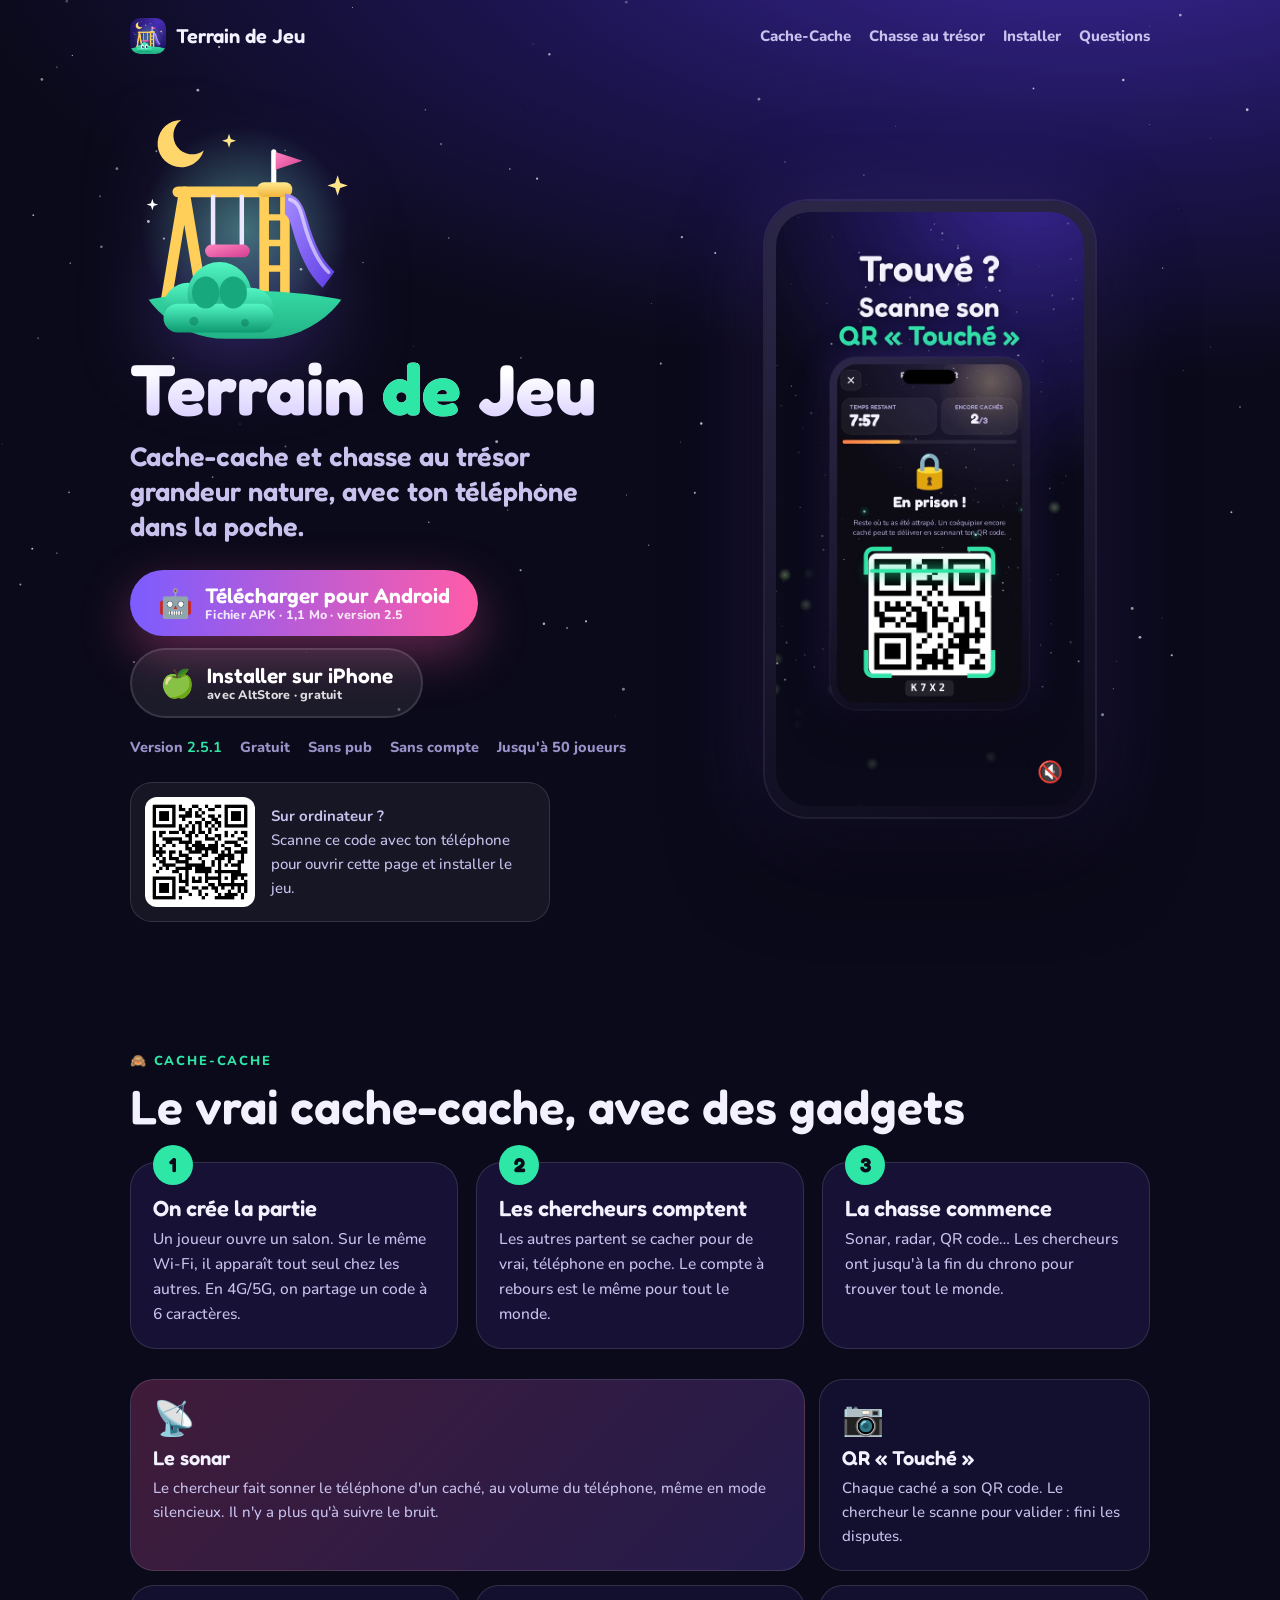
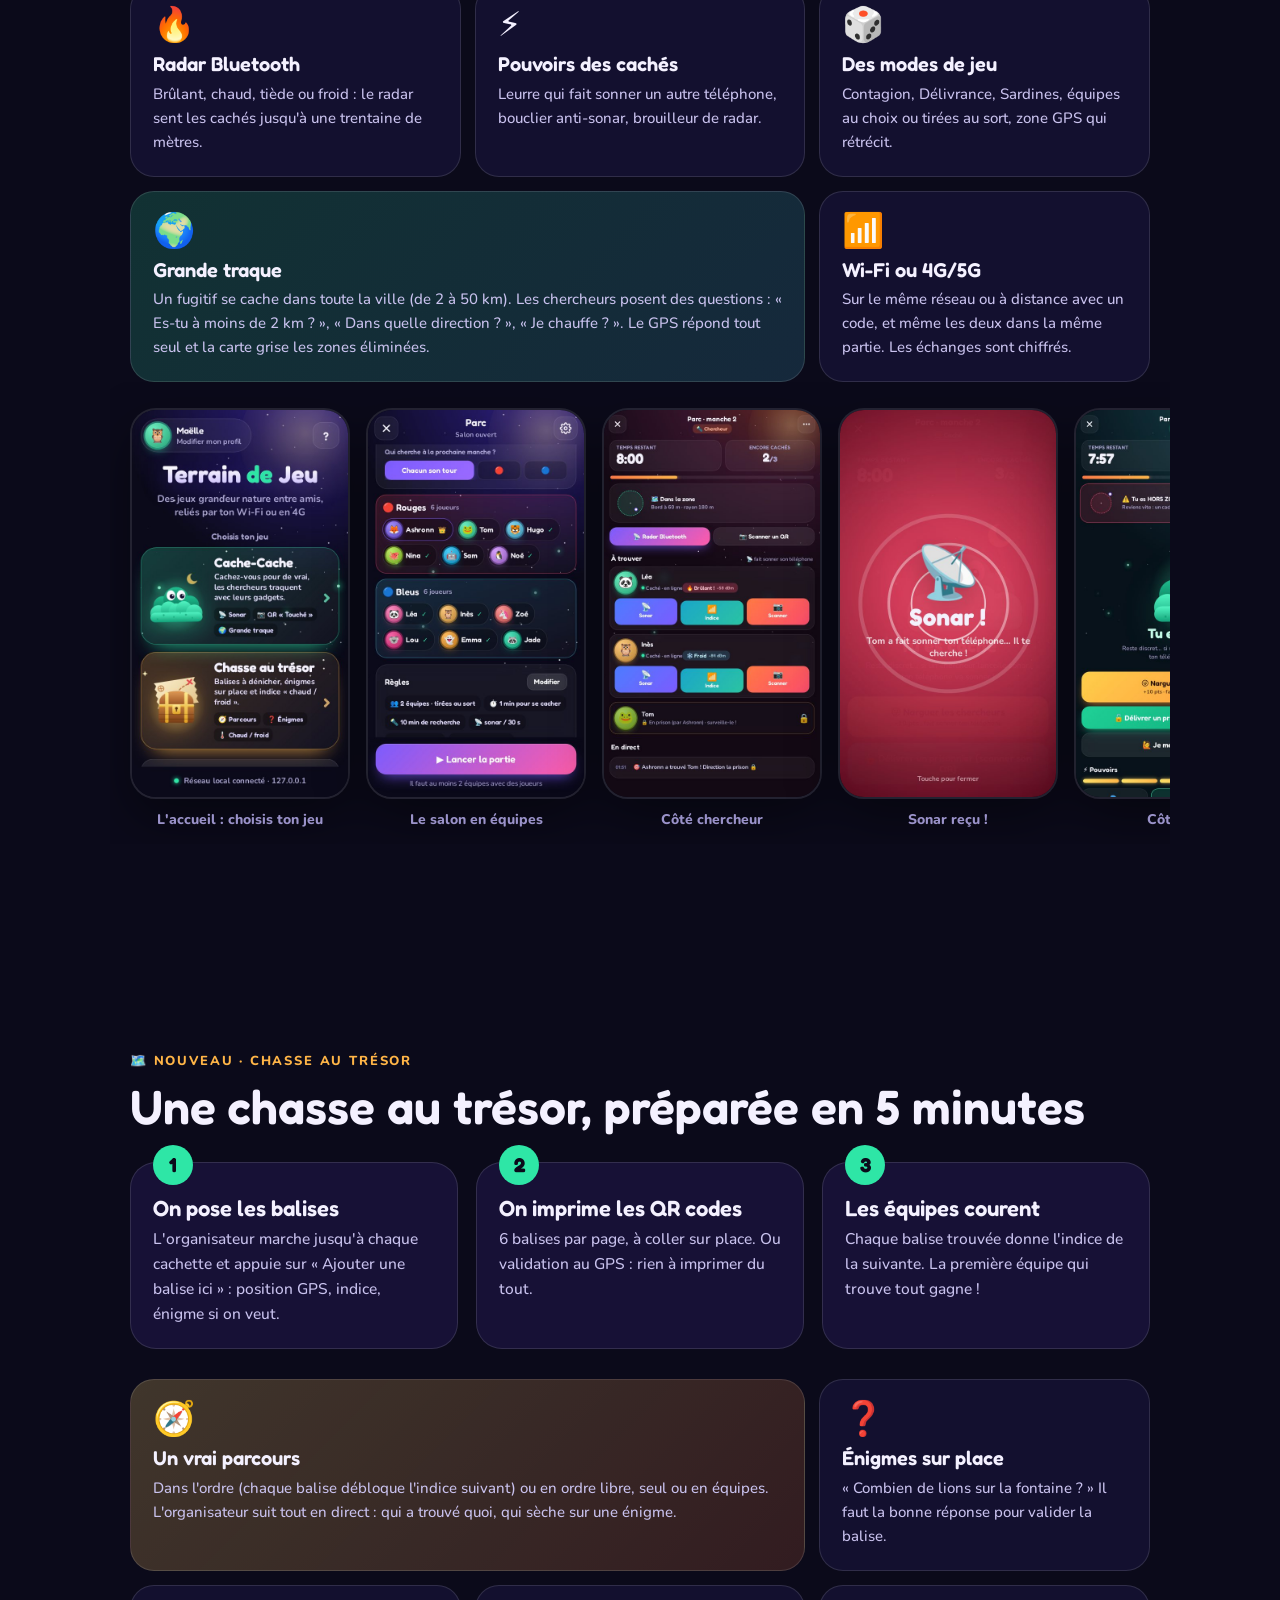
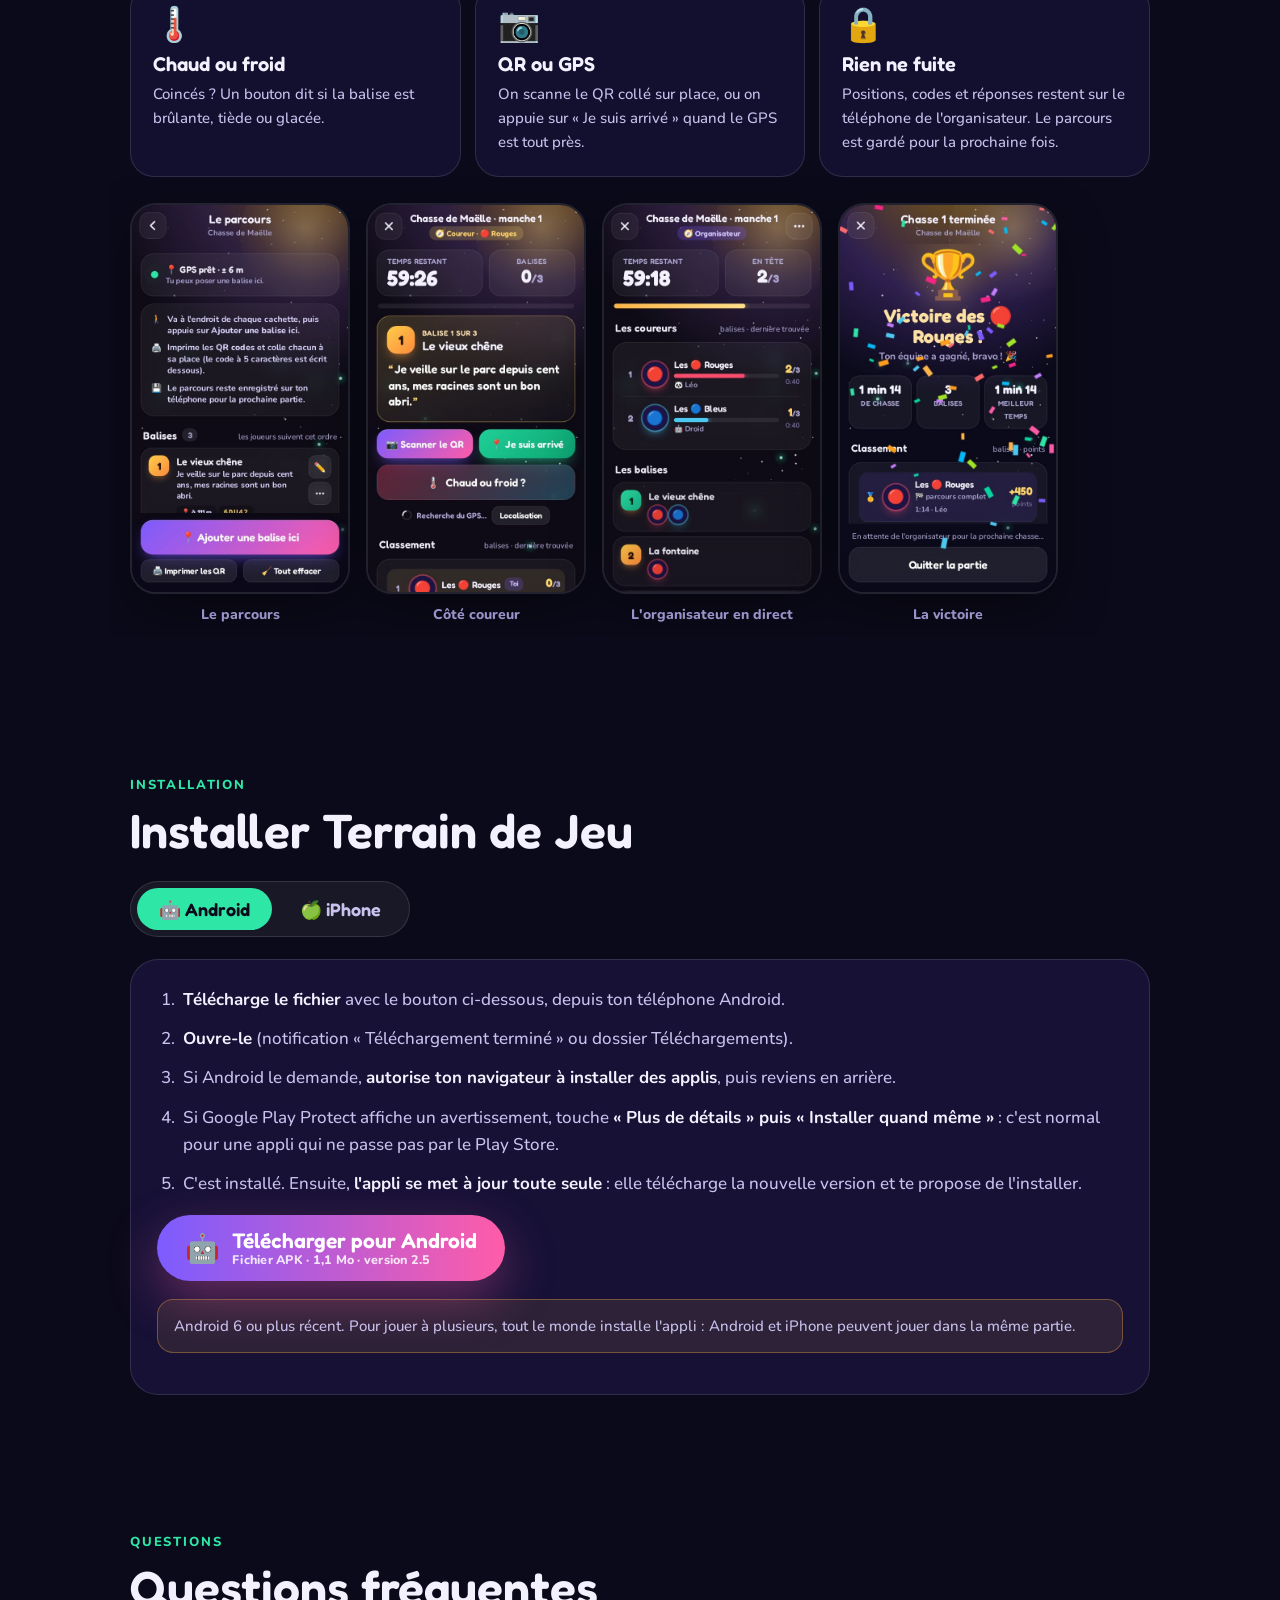
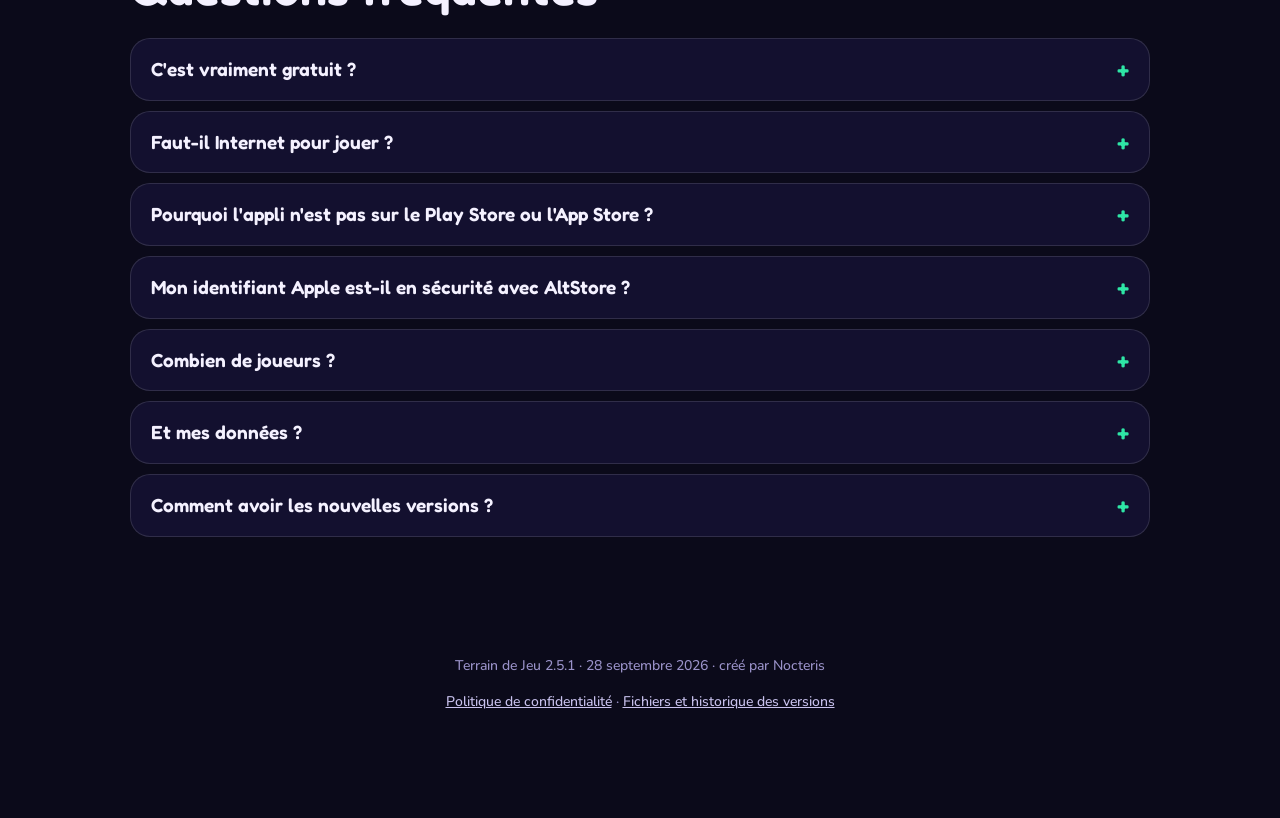
==== index.html @ d3f4c358 "Terrain de Jeu 2.5.1 : ios" ====
<!doctype html>
<html lang="fr">
<head>
<meta charset="utf-8">
<meta name="viewport" content="width=device-width, initial-scale=1, viewport-fit=cover">
<title>Terrain de Jeu — Cache-Cache et Chasse au trésor</title>
<meta name="description" content="Terrain de Jeu : cache-cache et chasse au trésor grandeur nature avec ton téléphone. Sonar, radar, QR codes, balises GPS, énigmes. Gratuit, sans pub, Android et iPhone.">
<meta name="theme-color" content="#0B0A1A">
<meta property="og:title" content="Terrain de Jeu — cache-cache et chasse au trésor grandeur nature">
<meta property="og:description" content="Cache-cache avec sonar et radar, chasse au trésor avec balises GPS, QR codes et énigmes. Gratuit, sans pub, Android et iPhone ensemble.">
<meta property="og:image" content="assets/og.jpg">
<meta property="og:type" content="website">
<link rel="icon" href="assets/favicon.png">
<link rel="apple-touch-icon" href="assets/apple-touch-icon.png">
<link rel="stylesheet" href="assets/fonts.css">
<style>
  :root {
    --night: #0B0A1A; --night2: #16113A; --card: #1c1642; --line: rgba(255,255,255,.12);
    --text: #F4F1FF; --soft: #c9c2ee; --mute: #9a92c9;
    --violet: #7C5CFF; --pink: #FF5CA8; --mint: #2EE6A6; --mint2: #0FA873; --amber: #FFB547; --sky: #4CC9F0;
    --display: 'Fredoka', 'Nunito', system-ui, sans-serif; --body: 'Nunito', system-ui, sans-serif;
    color-scheme: dark;
  }
  * { box-sizing: border-box; }
  html { scroll-behavior: smooth; }
  body { margin: 0; background: var(--night); color: var(--text); font: 500 17px/1.6 var(--body); -webkit-font-smoothing: antialiased; overflow-x: hidden; }
  a { color: var(--mint); }
  img, video { max-width: 100%; display: block; }
  .sky { position: fixed; inset: 0; z-index: -1; background: radial-gradient(120% 70% at 85% -10%, #3b2799 0%, #1d1553 38%, var(--night) 74%); }
  .sky canvas { position: absolute; inset: 0; width: 100%; height: 100%; }
  .wrap { max-width: 1060px; margin: 0 auto; padding-inline: 20px; }
  h1, h2, h3 { font-family: var(--display); font-weight: 600; line-height: 1.08; margin: 0; text-wrap: balance; }
  h2 { font-size: clamp(32px, 6vw, 48px); }
  .eyebrow { font: 800 13px/1 var(--body); letter-spacing: .14em; text-transform: uppercase; color: var(--mint); }
  section { padding-block: 64px; }

  /* en-tête */
  .top { display: flex; align-items: center; justify-content: space-between; padding-block: 18px; }
  .top .mini { display: flex; align-items: center; gap: 10px; font: 600 20px var(--display); text-decoration: none; color: var(--text); }
  .top .mini img { width: 36px; height: 36px; border-radius: 10px; }
  .top nav { display: flex; gap: 18px; font-weight: 800; font-size: 15px; }
  .top nav a { color: var(--soft); text-decoration: none; }
  .top nav a:hover, .top nav a:focus-visible { color: var(--text); }

  /* héros */
  .hero { display: grid; grid-template-columns: 1.1fr .9fr; gap: 40px; align-items: center; padding-block: 24px 56px; }
  .logo { width: min(250px, 64vw); height: auto; overflow: visible; filter: drop-shadow(0 22px 44px rgba(46,230,166,.2)); }
  .logo .peek { animation: peek 7s ease-in-out infinite; transform-origin: 100px 90px; }
  .logo .pupils { animation: look 7s ease-in-out infinite; }
  .logo .lids { animation: blink 7s linear infinite; transform-origin: 100px 78px; transform-box: view-box; }
  .logo .moon { animation: glow 5s ease-in-out infinite; }
  .logo .sway { animation: sway 5s ease-in-out infinite; transform-origin: 100px 150px; }
  @keyframes peek { 0%, 4% { transform: translateY(26px); } 12%, 82% { transform: translateY(0); } 90%, 100% { transform: translateY(26px); } }
  @keyframes look { 0%, 20% { transform: translateX(0); } 26%, 40% { transform: translateX(-5px); } 46%, 60% { transform: translateX(5px); } 66%, 100% { transform: translateX(0); } }
  @keyframes blink { 0%, 62% { transform: scaleY(0); } 64% { transform: scaleY(1); } 66%, 100% { transform: scaleY(0); } }
  @keyframes glow { 50% { opacity: .75; } }
  @keyframes sway { 50% { transform: rotate(-1.2deg) scale(1.01); } }
  .brand { font: 700 clamp(40px, 6.2vw, 72px)/1 var(--display); margin-top: 6px; white-space: nowrap;
    background: linear-gradient(180deg, #fff 30%, #d7ccff); -webkit-background-clip: text; background-clip: text; color: transparent; }
  .brand i { font-style: normal; color: var(--mint); -webkit-text-fill-color: var(--mint); }
  .tagline { font: 600 clamp(21px, 3.4vw, 27px)/1.3 var(--display); color: var(--soft); margin: 14px 0 26px; max-width: 30ch; }
  .cta { display: flex; flex-wrap: wrap; gap: 12px; }
  .btn { display: inline-flex; align-items: center; justify-content: center; gap: 12px; min-height: 64px; padding: 14px 28px; border-radius: 999px;
    font: 600 21px/1.1 var(--display); text-decoration: none; color: #fff; border: 0; cursor: pointer; transition: transform .15s, box-shadow .15s; }
  .btn small { display: block; font: 800 12.5px/1.2 var(--body); opacity: .85; letter-spacing: .02em; }
  .btn .ic { font-size: 28px; line-height: 1; }
  .btn.primary { background: linear-gradient(90deg, var(--violet), var(--pink)); box-shadow: 0 18px 50px rgba(255,92,168,.35); }
  .btn.ghost { background: rgba(255,255,255,.07); border: 2px solid var(--line); }
  .btn:hover { transform: translateY(-2px); }
  .btn:focus-visible { outline: 3px solid var(--mint); outline-offset: 3px; }
  .facts { display: flex; flex-wrap: wrap; gap: 8px 18px; margin-top: 18px; font-weight: 800; font-size: 14.5px; color: var(--mute); }
  .facts b { color: var(--mint); }
  .phone { position: relative; width: min(330px, 78vw); aspect-ratio: 9 / 16.8; margin-inline: auto; border-radius: 44px; padding: 11px;
    background: linear-gradient(160deg, #2c2748, #0d0b1c); box-shadow: 0 0 0 2px rgba(255,255,255,.08), 0 40px 90px rgba(0,0,0,.55), 0 0 90px rgba(124,92,255,.25); }
  .phone video, .phone img { width: 100%; height: 100%; object-fit: cover; border-radius: 34px; background: #000; }
  .phone .sound { position: absolute; right: 22px; bottom: 22px; width: 46px; height: 46px; border-radius: 50%; border: 0; cursor: pointer;
    background: rgba(11,10,26,.7); color: #fff; font-size: 21px; backdrop-filter: blur(6px); }
  .qrbox { display: none; align-items: center; gap: 16px; margin-top: 22px; padding: 14px; border-radius: 22px; background: rgba(255,255,255,.05); border: 1px solid var(--line); max-width: 420px; }
  .qrbox img { width: 110px; height: 110px; border-radius: 12px; background: #fff; padding: 6px; }
  .qrbox p { margin: 0; font-size: 15px; color: var(--soft); }
  .is-desktop .qrbox { display: flex; }

  /* déroulé d'une partie */
  .steps { display: grid; grid-template-columns: repeat(3, 1fr); gap: 18px; margin-top: 30px; counter-reset: s; }
  .step { position: relative; padding: 26px 22px 22px; border-radius: 26px; background: rgba(28,22,66,.72); border: 1px solid var(--line); }
  .step::before { counter-increment: s; content: counter(s); position: absolute; top: -18px; left: 22px; width: 40px; height: 40px; border-radius: 50%;
    display: grid; place-items: center; font: 700 20px var(--display); background: var(--mint); color: var(--night); }
  .step h3 { font-size: 22px; margin: 8px 0 6px; }
  .step p { margin: 0; color: var(--soft); font-size: 15.5px; }

  /* gadgets */
  .feat { display: grid; grid-template-columns: repeat(3, 1fr); gap: 14px; margin-top: 30px; }
  .f { padding: 22px; border-radius: 24px; background: rgba(28,22,66,.55); border: 1px solid var(--line); }
  .f .e { font-size: 34px; line-height: 1; }
  .f h3 { font-size: 20px; margin: 12px 0 6px; }
  .f p { margin: 0; font-size: 15px; color: var(--soft); }
  .f.big { grid-column: span 2; background: linear-gradient(135deg, rgba(255,92,168,.22), rgba(124,92,255,.22)); }
  .f.hunt { background: linear-gradient(135deg, rgba(46,230,166,.18), rgba(76,201,240,.16)); }
  .hub-logo { width: min(230px, 56vw); filter: drop-shadow(0 20px 40px rgba(124,92,255,.35)); }
  .hub-logo .swing { animation: swing 3.6s ease-in-out infinite; transform-box: view-box; transform-origin: 48.5px 47px; }
  @keyframes swing { 0%, 100% { transform: rotate(9deg); } 50% { transform: rotate(-9deg); } }
  .hub-logo .flag { animation: flag 1.4s ease-in-out infinite; transform-box: fill-box; transform-origin: 0% 50%; }
  @keyframes flag { 50% { transform: scaleX(.8) skewY(4deg); } }
  .hub-logo .tw { animation: twinkle 2.6s ease-in-out infinite; transform-box: fill-box; transform-origin: center; }
  .hub-logo .t2 { animation-delay: .9s; } .hub-logo .t3 { animation-delay: 1.7s; }
  .hub-logo .pupils { animation: hubLook 7s ease-in-out infinite; }
  @keyframes hubLook { 0%, 20% { transform: translateX(0); } 26%, 40% { transform: translateX(-1.6px); } 46%, 60% { transform: translateX(.8px); } 66%, 100% { transform: translateX(0); } }
  .hub-logo .lids { animation: blink 5s linear infinite; transform-box: fill-box; transform-origin: center; }
  .f.tr { background: linear-gradient(135deg, rgba(255,214,107,.22), rgba(255,122,69,.16)); }
  .eyebrow.gold { color: var(--amber); }
  #tresor { margin-top: 70px; }
  .logos { display: flex; align-items: flex-end; gap: 4px; }
  .logos .logo { width: min(210px, 42vw); }
  .tr-logo { filter: drop-shadow(0 22px 44px rgba(255,214,107,.2)); }
  .tr-logo .spark { animation: twinkle 2.6s ease-in-out infinite; transform-box: fill-box; transform-origin: center; }
  .tr-logo .spark.s2 { animation-delay: .9s; } .tr-logo .spark.s3 { animation-delay: 1.7s; }
  @keyframes twinkle { 0%, 100% { opacity: .15; transform: scale(.5); } 50% { opacity: 1; transform: scale(1); } }
  .tr-logo .lid { animation: lid 5s ease-in-out infinite; transform-box: fill-box; transform-origin: 0% 100%; }
  @keyframes lid { 0%, 70%, 100% { transform: none; } 78% { transform: rotate(-7deg); } 86% { transform: rotate(-2deg); } }

  /* captures */
  .shots { display: flex; gap: 16px; overflow-x: auto; scroll-snap-type: x mandatory; padding: 26px 20px 12px; margin-inline: -20px; scrollbar-width: thin; }
  .shots figure { flex: 0 0 min(220px, 58vw); margin: 0; scroll-snap-align: center; }
  .shots img { width: 100%; aspect-ratio: 9 / 16; object-fit: cover; border-radius: 26px; border: 2px solid rgba(255,255,255,.1); box-shadow: 0 20px 50px rgba(0,0,0,.4); }
  .shots figcaption { text-align: center; font-weight: 800; font-size: 14px; color: var(--mute); margin-top: 10px; }

  /* installation */
  .tabs { display: inline-flex; gap: 6px; padding: 6px; border-radius: 999px; background: rgba(255,255,255,.06); border: 1px solid var(--line); margin-top: 24px; }
  .tabs button { border: 0; background: none; color: var(--soft); font: 600 18px var(--display); padding: 10px 22px; border-radius: 999px; cursor: pointer; }
  .tabs button[aria-selected="true"] { background: var(--mint); color: var(--night); }
  .panel { margin-top: 22px; padding: 26px; border-radius: 28px; background: rgba(28,22,66,.72); border: 1px solid var(--line); }
  .panel ol { margin: 0; padding-left: 22px; display: grid; gap: 12px; }
  .panel li { padding-left: 4px; }
  .panel li b { color: var(--text); }
  .panel p, .panel li { color: var(--soft); }
  .note { margin-top: 18px; padding: 14px 16px; border-radius: 16px; background: rgba(255,181,71,.1); border: 1px solid rgba(255,181,71,.35); color: #ffe3b3; font-size: 15px; }
  .copy { display: flex; gap: 8px; align-items: stretch; margin: 10px 0 4px; }
  .copy code { flex: 1; min-width: 0; overflow-x: auto; white-space: nowrap; padding: 12px 14px; border-radius: 12px; background: #0f0c26; border: 1px solid var(--line); font-size: 13.5px; color: var(--text); }
  .copy button { border: 0; border-radius: 12px; padding: 0 16px; font: 800 14px var(--body); background: var(--violet); color: #fff; cursor: pointer; }
  .panel .btn { margin-top: 18px; }
  [hidden] { display: none !important; }

  /* iPhone : AltStore pas à pas */
  .lead { margin: 0 0 18px; font-size: 17.5px; }
  .lead b { color: var(--text); }
  .stage { margin-top: 16px; padding: 22px; border-radius: 24px; background: rgba(11,10,26,.45); border: 1px solid var(--line); scroll-margin-top: 16px; }
  .stage-h { display: flex; gap: 14px; align-items: center; margin-bottom: 16px; }
  .num { flex: 0 0 44px; height: 44px; border-radius: 50%; display: grid; place-items: center; font: 700 22px var(--display); background: var(--mint); color: var(--night); }
  .stage h3 { font-size: 24px; }
  .where { margin: 3px 0 0; font-weight: 800; font-size: 14px; color: var(--mute) !important; }
  .ostabs { margin: 0 0 16px; }
  .ostabs button { font-size: 16px; padding: 8px 18px; }
  .chip { display: inline-block; margin: 8px 8px 0 0; padding: 7px 15px; border-radius: 999px; background: rgba(255,255,255,.08); border: 1px solid var(--line);
    font-weight: 800; font-size: 14.5px; color: var(--text); text-decoration: none; }
  .chip:hover, .chip:focus-visible { border-color: var(--mint); }
  .panel li .btn { margin-top: 12px; }
  .btn.alt { background: linear-gradient(90deg, var(--mint), var(--sky)); color: var(--night); box-shadow: 0 14px 40px rgba(46,230,166,.25); min-height: 58px; font-size: 19px; }
  .panel code.k { padding: 1px 7px; border-radius: 7px; background: #0f0c26; border: 1px solid var(--line); font-size: 14px; color: var(--text); }
  .sub { margin: 18px 0 10px; font-weight: 800; color: var(--text) !important; }
  .hint { margin: 14px 0 0; font-size: 14.5px; color: var(--mute) !important; }
  .checks { list-style: none; margin: 0; padding: 0; display: grid; gap: 12px; }
  .checks li { position: relative; padding-left: 30px; }
  .checks li::before { content: '✓'; position: absolute; left: 0; top: 0; width: 22px; height: 22px; border-radius: 50%; display: grid; place-items: center;
    background: rgba(46,230,166,.18); color: var(--mint); font-weight: 900; font-size: 13px; margin-top: 2px; }
  .sendpc { display: none; gap: 10px 14px; align-items: center; justify-content: space-between; flex-wrap: wrap; margin-bottom: 16px; padding: 14px 16px;
    border-radius: 16px; background: rgba(76,201,240,.1); border: 1px solid rgba(76,201,240,.35); }
  .sendpc p { margin: 0; font-size: 15px; color: #d4f2ff !important; }
  .sendpc button { border: 0; border-radius: 999px; padding: 10px 18px; font: 800 14.5px var(--body); background: var(--sky); color: var(--night); cursor: pointer; }
  .is-ios .sendpc { display: flex; }
  .qrmini { display: none; gap: 16px; align-items: center; margin-top: 16px; }
  .qrmini img { width: 128px; height: 128px; border-radius: 12px; background: #fff; padding: 6px; flex: none; }
  .qrmini p { margin: 0; font-size: 15px; }
  .is-desktop .qrmini { display: flex; }
  .is-desktop #openAlt { display: none; }
  details.other { margin-top: 16px; border-radius: 20px; background: rgba(11,10,26,.35); border: 1px solid var(--line); padding: 4px 20px 4px; }
  details.other summary { cursor: pointer; font: 600 18px/1.3 var(--display); padding: 14px 0; list-style: none; color: var(--text); }
  details.other summary::-webkit-details-marker { display: none; }
  details.other summary::after { content: '+'; float: right; color: var(--mint); font-size: 24px; line-height: 1; }
  details.other[open] summary::after { content: '–'; }
  details.other[open] { padding-bottom: 20px; }
  details.other p { margin: 14px 0 0; font-size: 15px; }

  /* questions */
  .faq { margin-top: 24px; display: grid; gap: 10px; }
  .faq details { border-radius: 20px; background: rgba(28,22,66,.55); border: 1px solid var(--line); padding: 4px 20px; }
  .faq summary { cursor: pointer; font: 600 19px/1.3 var(--display); padding: 14px 0; list-style: none; }
  .faq summary::-webkit-details-marker { display: none; }
  .faq summary::after { content: '+'; float: right; color: var(--mint); font-size: 24px; line-height: 1; }
  .faq details[open] summary::after { content: '–'; }
  .faq p { margin: 0 0 16px; color: var(--soft); }

  footer { padding-block: 40px 90px; text-align: center; color: var(--mute); font-size: 14px; }
  footer a { color: var(--soft); }

  /* barre de téléchargement fixe (téléphones) */
  .dock { position: fixed; left: 12px; right: 12px; bottom: calc(12px + env(safe-area-inset-bottom, 0px)); z-index: 5; display: none; transform: translateY(140%); transition: transform .3s; }
  .dock .btn { width: 100%; }
  .dock.show { transform: none; }
  .is-mobile .dock { display: block; }

  @media (max-width: 820px) {
    .hero { grid-template-columns: 1fr; text-align: center; padding-top: 4px; }
    .hero .logo, .tagline { margin-inline: auto; }
    .logos { justify-content: center; }
    .cta, .facts { justify-content: center; }
    .steps, .feat { grid-template-columns: 1fr; }
    .f.big { grid-column: auto; }
    .top nav { display: none; }
    section { padding-block: 46px; }
    .panel { padding: 18px; }
    .stage { padding: 18px 16px; }
    .stage h3 { font-size: 22px; }
    .btn.alt, .panel .btn { width: 100%; }
  }
  @media (prefers-reduced-motion: reduce) { .logo * { animation: none !important; } html { scroll-behavior: auto; } }
</style>
</head>
<body>
<div class="sky" aria-hidden="true"><canvas id="stars"></canvas></div>

<div class="wrap">
  <header class="top">
    <a class="mini" href="#"><img src="assets/favicon.png" alt=""> Terrain de Jeu</a>
    <nav><a href="#jeu">Cache-Cache</a><a href="#tresor">Chasse au trésor</a><a href="#installer">Installer</a><a href="#questions">Questions</a></nav>
  </header>

  <main>
    <div class="hero">
      <div>
        <svg class="logo hub-logo site" viewBox="18 16 72 76" aria-hidden="true"><defs><linearGradient id="hlMint" x1="0" y1="0" x2="0" y2="1"><stop offset="0" stop-color="#52F5C2"/><stop offset="1" stop-color="#0F9A71"/></linearGradient><linearGradient id="hlGrass" x1="0" y1="0" x2="0" y2="1"><stop offset="0" stop-color="#34d9a3"/><stop offset="1" stop-color="#0b7f5d"/></linearGradient><linearGradient id="hlGold" x1="0" y1="0" x2="0" y2="1"><stop offset="0" stop-color="#ffe98f"/><stop offset="1" stop-color="#f0b43a"/></linearGradient><linearGradient id="hlPink" x1="0" y1="0" x2="1" y2="1"><stop offset="0" stop-color="#ff86c0"/><stop offset="1" stop-color="#d23d91"/></linearGradient><linearGradient id="hlSlide" x1="0" y1="0" x2="1" y2="1"><stop offset="0" stop-color="#a58cff"/><stop offset="1" stop-color="#5f3de6"/></linearGradient><radialGradient id="hlGlow" cx=".5" cy=".5" r=".5"><stop offset="0" stop-color="#7CFFD4" stop-opacity=".38"/><stop offset="1" stop-color="#7CFFD4" stop-opacity="0"/></radialGradient><clipPath id="hlClip"><rect x="18" y="16" width="72" height="76" rx="30"/></clipPath></defs><circle cx="54" cy="58" r="33" fill="url(#hlGlow)"/><path class="moon" d="M34 23.5a7.4 7.4 0 1 0 7.1 9.6a5.9 5.9 0 1 1 -7.1 -9.6z" fill="#FFD66B"/><g stroke="#FFCF5A" stroke-width="3.4" stroke-linecap="round" stroke-linejoin="round" fill="none"><path d="M29 82 L35 46 L41 82"/><path d="M33 46 H60"/></g><g class="swing"><g stroke="#ece6ff" stroke-width="1.4" stroke-linecap="round"><path d="M44 47.5 V63.5"/><path d="M53 47.5 V63.5"/></g><rect x="41.5" y="62.5" width="14" height="4" rx="2" fill="url(#hlPink)"/></g><path d="M63 43 V33.5" stroke="#fff" stroke-width="1.6" stroke-linecap="round"/><path class="flag" d="M63.6 33.5 L72 36.3 L63.6 39.1 Z" fill="url(#hlPink)"/><g stroke="#FFCF5A" stroke-width="3" stroke-linecap="round"><path d="M60 45 V82"/><path d="M66.5 45 V82"/></g><g stroke="#FFCF5A" stroke-width="2"><path d="M60 54 H66.5M60 62 H66.5M60 70 H66.5"/></g><rect x="57.8" y="43" width="11" height="4.6" rx="2.2" fill="url(#hlGold)"/><path d="M66.5 46.5 C 71 47, 72.4 50.5, 73.6 55 C 75.6 62, 78 67.5, 82 71 L 78.3 76 C 73.7 71.8, 70.8 65, 68.9 58 C 68.2 55.4, 67.6 53.6, 66.5 53 Z" fill="url(#hlSlide)"/><path d="M68 48.4 C 70.6 49.1, 71.3 51.4, 72.3 55.2 C 74.2 62.2, 76.4 67.6, 80.2 71.2" fill="none" stroke="#fff" stroke-width="1.1" stroke-linecap="round" opacity=".55"/><g clip-path="url(#hlClip)"><path d="M6 86 C 26 74, 82 74, 102 86 V112 H6 Z" fill="url(#hlGrass)"/></g><g class="peek"><g fill="url(#hlMint)"><circle cx="36" cy="82" r="7.5"/><circle cx="46" cy="78" r="10"/><circle cx="56" cy="83" r="7"/><rect x="28.5" y="81" width="34.5" height="9" rx="4.5"/></g><g fill="#0B7A5B" opacity=".5"><circle cx="38" cy="86.5" r="1.4"/><circle cx="54" cy="87" r="1.2"/></g><ellipse cx="41.7" cy="77.5" rx="3.9" ry="4.6" fill="#fff"/><ellipse cx="50.3" cy="77.5" rx="3.9" ry="4.6" fill="#fff"/><g class="pupils"><circle cx="42.9" cy="78.2" r="2.1" fill="#150F33"/><circle cx="51.6" cy="78.2" r="2.1" fill="#150F33"/><circle cx="43.6" cy="77.3" r=".7" fill="#fff"/><circle cx="52.3" cy="77.3" r=".7" fill="#fff"/></g><g class="lids" fill="#17a97d"><ellipse cx="41.7" cy="77.5" rx="4.3" ry="5"/><ellipse cx="50.3" cy="77.5" rx="4.3" ry="5"/></g></g><g transform="translate(83 44) scale(0.35555555555555557)"><path class="tw t1" d="M0 -9L2.2 -2.2L9 0L2.2 2.2L0 9L-2.2 2.2L-9 0L-2.2 -2.2Z" fill="#FFE58A"/></g><g transform="translate(49 30) scale(0.24444444444444446)"><path class="tw t2" d="M0 -9L2.2 -2.2L9 0L2.2 2.2L0 9L-2.2 2.2L-9 0L-2.2 -2.2Z" fill="#FFE58A"/></g><g transform="translate(25 50) scale(0.2)"><path class="tw t3" d="M0 -9L2.2 -2.2L9 0L2.2 2.2L0 9L-2.2 2.2L-9 0L-2.2 -2.2Z" fill="#fff"/></g></svg>
        <h1 class="brand">Terrain <i>de</i> Jeu</h1>
        <p class="tagline">Cache-cache et chasse au trésor grandeur nature, avec ton téléphone dans la poche.</p>
        <div class="cta" id="cta">
          <a class="btn primary" id="dlAndroid" href="CacheCache.apk" download><span class="ic">🤖</span><span>Télécharger pour Android<small id="apkInfo">Fichier APK · gratuit</small></span></a>
          <a class="btn ghost" id="dlIos" href="#installer" data-tab="ios"><span class="ic">🍏</span><span>Installer sur iPhone<small>avec AltStore · gratuit</small></span></a>
        </div>
        <div class="facts"><span>Version <b id="ver">2.3</b></span><span>Gratuit</span><span>Sans pub</span><span>Sans compte</span><span>Jusqu'à 50 joueurs</span></div>
        <div class="qrbox"><img id="qr" alt="QR code du site"><p><b>Sur ordinateur ?</b><br>Scanne ce code avec ton téléphone pour ouvrir cette page et installer le jeu.</p></div>
      </div>
      <div class="phone">
        <video id="pub" src="assets/pub.mp4" poster="assets/pub.jpg" autoplay muted loop playsinline preload="metadata" aria-label="Vidéo de présentation du jeu"></video>
        <button class="sound" id="sound" type="button" aria-label="Activer le son">🔇</button>
      </div>
    </div>

    <section id="jeu">
      <p class="eyebrow">🙈 Cache-Cache</p>
      <h2>Le vrai cache-cache, avec des gadgets</h2>
      <div class="steps">
        <div class="step"><h3>On crée la partie</h3><p>Un joueur ouvre un salon. Sur le même Wi-Fi, il apparaît tout seul chez les autres. En 4G/5G, on partage un code à 6 caractères.</p></div>
        <div class="step"><h3>Les chercheurs comptent</h3><p>Les autres partent se cacher pour de vrai, téléphone en poche. Le compte à rebours est le même pour tout le monde.</p></div>
        <div class="step"><h3>La chasse commence</h3><p>Sonar, radar, QR code… Les chercheurs ont jusqu'à la fin du chrono pour trouver tout le monde.</p></div>
      </div>

      <div class="feat">
        <div class="f big"><div class="e">📡</div><h3>Le sonar</h3><p>Le chercheur fait sonner le téléphone d'un caché, au volume du téléphone, même en mode silencieux. Il n'y a plus qu'à suivre le bruit.</p></div>
        <div class="f"><div class="e">📷</div><h3>QR « Touché »</h3><p>Chaque caché a son QR code. Le chercheur le scanne pour valider : fini les disputes.</p></div>
        <div class="f"><div class="e">🔥</div><h3>Radar Bluetooth</h3><p>Brûlant, chaud, tiède ou froid : le radar sent les cachés jusqu'à une trentaine de mètres.</p></div>
        <div class="f"><div class="e">⚡</div><h3>Pouvoirs des cachés</h3><p>Leurre qui fait sonner un autre téléphone, bouclier anti-sonar, brouilleur de radar.</p></div>
        <div class="f"><div class="e">🎲</div><h3>Des modes de jeu</h3><p>Contagion, Délivrance, Sardines, équipes au choix ou tirées au sort, zone GPS qui rétrécit.</p></div>
        <div class="f big hunt"><div class="e">🌍</div><h3>Grande traque</h3><p>Un fugitif se cache dans toute la ville (de 2 à 50 km). Les chercheurs posent des questions : « Es-tu à moins de 2 km ? », « Dans quelle direction ? », « Je chauffe ? ». Le GPS répond tout seul et la carte grise les zones éliminées.</p></div>
        <div class="f"><div class="e">📶</div><h3>Wi-Fi ou 4G/5G</h3><p>Sur le même réseau ou à distance avec un code, et même les deux dans la même partie. Les échanges sont chiffrés.</p></div>
      </div>

      <div class="shots" aria-label="Captures d'écran">
        <figure><img src="assets/shots/accueil.jpg" alt="Écran d'accueil : choix du jeu" loading="lazy"><figcaption>L'accueil : choisis ton jeu</figcaption></figure>
        <figure><img src="assets/shots/salon.jpg" alt="Salon avec les équipes" loading="lazy"><figcaption>Le salon en équipes</figcaption></figure>
        <figure><img src="assets/shots/chercheur.jpg" alt="Écran du chercheur" loading="lazy"><figcaption>Côté chercheur</figcaption></figure>
        <figure><img src="assets/shots/sonar.jpg" alt="Sonar reçu par un caché" loading="lazy"><figcaption>Sonar reçu !</figcaption></figure>
        <figure><img src="assets/shots/cache.jpg" alt="Écran du caché" loading="lazy"><figcaption>Côté caché</figcaption></figure>
        <figure><img src="assets/shots/qr.jpg" alt="QR code Touché" loading="lazy"><figcaption>Le QR « Touché »</figcaption></figure>
        <figure><img src="assets/shots/resultats.jpg" alt="Podium de fin de manche" loading="lazy"><figcaption>Les résultats</figcaption></figure>
      </div>
    </section>

    <section id="tresor">
      <p class="eyebrow gold">🗺️ Nouveau · Chasse au trésor</p>
      <h2>Une chasse au trésor, préparée en 5 minutes</h2>
      <div class="steps">
        <div class="step"><h3>On pose les balises</h3><p>L'organisateur marche jusqu'à chaque cachette et appuie sur « Ajouter une balise ici » : position GPS, indice, énigme si on veut.</p></div>
        <div class="step"><h3>On imprime les QR codes</h3><p>6 balises par page, à coller sur place. Ou validation au GPS : rien à imprimer du tout.</p></div>
        <div class="step"><h3>Les équipes courent</h3><p>Chaque balise trouvée donne l'indice de la suivante. La première équipe qui trouve tout gagne !</p></div>
      </div>

      <div class="feat">
        <div class="f big tr"><div class="e">🧭</div><h3>Un vrai parcours</h3><p>Dans l'ordre (chaque balise débloque l'indice suivant) ou en ordre libre, seul ou en équipes. L'organisateur suit tout en direct : qui a trouvé quoi, qui sèche sur une énigme.</p></div>
        <div class="f"><div class="e">❓</div><h3>Énigmes sur place</h3><p>« Combien de lions sur la fontaine ? » Il faut la bonne réponse pour valider la balise.</p></div>
        <div class="f"><div class="e">🌡️</div><h3>Chaud ou froid</h3><p>Coincés ? Un bouton dit si la balise est brûlante, tiède ou glacée.</p></div>
        <div class="f"><div class="e">📷</div><h3>QR ou GPS</h3><p>On scanne le QR collé sur place, ou on appuie sur « Je suis arrivé » quand le GPS est tout près.</p></div>
        <div class="f"><div class="e">🔒</div><h3>Rien ne fuite</h3><p>Positions, codes et réponses restent sur le téléphone de l'organisateur. Le parcours est gardé pour la prochaine fois.</p></div>
      </div>

      <div class="shots" aria-label="Captures d'écran de la chasse au trésor">
        <figure><img src="assets/shots/tresor-parcours.jpg" alt="Préparation du parcours" loading="lazy"><figcaption>Le parcours</figcaption></figure>
        <figure><img src="assets/shots/tresor-indice.jpg" alt="Indice d'une balise" loading="lazy"><figcaption>Côté coureur</figcaption></figure>
        <figure><img src="assets/shots/tresor-direct.jpg" alt="Suivi en direct par l'organisateur" loading="lazy"><figcaption>L'organisateur en direct</figcaption></figure>
        <figure><img src="assets/shots/tresor-fin.jpg" alt="Victoire d'une équipe" loading="lazy"><figcaption>La victoire</figcaption></figure>
      </div>
    </section>

    <section id="installer">
      <p class="eyebrow">Installation</p>
      <h2>Installer Terrain de Jeu</h2>
      <div class="tabs" role="tablist">
        <button role="tab" id="tAndroid" aria-selected="true" aria-controls="pAndroid" data-tab="android">🤖 Android</button>
        <button role="tab" id="tIos" aria-selected="false" aria-controls="pIos" data-tab="ios">🍏 iPhone</button>
      </div>

      <div class="panel" role="tabpanel" id="pAndroid" aria-labelledby="tAndroid">
        <ol>
          <li><b>Télécharge le fichier</b> avec le bouton ci-dessous, depuis ton téléphone Android.</li>
          <li><b>Ouvre-le</b> (notification « Téléchargement terminé » ou dossier Téléchargements).</li>
          <li>Si Android le demande, <b>autorise ton navigateur à installer des applis</b>, puis reviens en arrière.</li>
          <li>Si Google Play Protect affiche un avertissement, touche <b>« Plus de détails » puis « Installer quand même »</b> : c'est normal pour une appli qui ne passe pas par le Play Store.</li>
          <li>C'est installé. Ensuite, <b>l'appli se met à jour toute seule</b> : elle télécharge la nouvelle version et te propose de l'installer.</li>
        </ol>
        <a class="btn primary" href="CacheCache.apk" download><span class="ic">🤖</span><span>Télécharger pour Android<small id="apkInfo2">Fichier APK · gratuit</small></span></a>
        <p class="note">Android 6 ou plus récent. Pour jouer à plusieurs, tout le monde installe l'appli : Android et iPhone peuvent jouer dans la même partie.</p>
      </div>

      <div class="panel" role="tabpanel" id="pIos" aria-labelledby="tIos" hidden>
        <p class="lead">Sur iPhone, Terrain de Jeu s'installe avec <b>AltStore</b>, un magasin d'applis gratuit qui le garde aussi à jour. Il faut un ordinateur Windows ou Mac <b>une seule fois</b>, pour installer AltStore sur l'iPhone.</p>

        <div class="stage" id="altstore-pc">
          <div class="stage-h"><span class="num">1</span><div><h3>Installe AltStore</h3><p class="where">💻 Sur l'ordinateur · une seule fois · 10 minutes</p></div></div>
          <div class="sendpc"><p><b>Tu es sur ton iPhone ?</b> Cette étape se fait sur un ordinateur : envoie-toi le lien de cette page.</p><button type="button" id="sharePage">Envoyer le lien</button></div>
          <div class="tabs ostabs" role="tablist" aria-label="Ordinateur">
            <button role="tab" type="button" data-os="win" aria-selected="true">🪟 Windows</button>
            <button role="tab" type="button" data-os="mac" aria-selected="false">🍎 Mac</button>
          </div>
          <ol data-os-list="win">
            <li><b>Installe iTunes et iCloud</b> depuis le site d'Apple, pas ceux du Microsoft Store :<br>
              <a class="chip" href="https://www.apple.com/itunes/download/win64" rel="noopener">⬇️ iTunes</a><a class="chip" href="https://updates.cdn-apple.com/2020/windows/001-39935-20200911-1A70AA56-F448-11EA-8CC0-99D41950005E/iCloudSetup.exe" rel="noopener">⬇️ iCloud</a></li>
            <li><b>Télécharge AltServer</b>, dézippe le fichier et lance <code class="k">Setup.exe</code>.<br>
              <a class="btn alt" href="https://cdn.altstore.io/file/altstore/altinstaller.zip" rel="noopener"><span class="ic">⬇️</span><span>AltServer pour Windows<small>officiel (altstore.io) · gratuit</small></span></a></li>
            <li>Tape <b>AltServer</b> dans la recherche Windows, fais un clic droit › <b>Exécuter en tant qu'administrateur</b> et accepte l'accès au réseau. Son icône en forme de losange apparaît près de l'horloge (flèche <b>^</b> si elle est cachée).</li>
            <li><b>Branche l'iPhone</b> en USB, déverrouille-le et touche <b>Faire confiance</b>. Dans iTunes, sur la page de l'iPhone, coche l'option de <b>synchronisation en Wi-Fi</b>.</li>
            <li>Clique sur l'icône AltServer › <b>Install AltStore</b> › ton iPhone, puis saisis ton identifiant Apple.</li>
          </ol>
          <ol data-os-list="mac" hidden>
            <li><b>Télécharge AltServer</b> (macOS 11 ou plus récent), dézippe-le, glisse AltServer dans <b>Applications</b> et ouvre-le : son icône apparaît dans la barre des menus.<br>
              <a class="btn alt" href="https://cdn.altstore.io/file/altstore/altserver.zip" rel="noopener"><span class="ic">⬇️</span><span>AltServer pour Mac<small>officiel (altstore.io) · gratuit</small></span></a></li>
            <li><b>Branche l'iPhone</b>, déverrouille-le et touche <b>Faire confiance</b>. Dans le Finder, clique sur l'iPhone et coche l'option qui l'<b>affiche en Wi-Fi</b>.</li>
            <li>Clique sur l'icône AltServer › <b>Install AltStore</b> › ton iPhone, puis saisis ton identifiant Apple.</li>
          </ol>
          <p class="sub">Puis sur l'iPhone :</p>
          <ol>
            <li>Réglages › Général › <b>VPN et gestion de l'appareil</b> › ton identifiant Apple › <b>Faire confiance</b>.</li>
            <li>Réglages › Confidentialité et sécurité › <b>Mode développeur</b> › active-le, puis laisse l'iPhone redémarrer.</li>
          </ol>
          <p class="hint">🔒 Ton identifiant Apple sert uniquement à Apple pour signer l'appli : il n'est envoyé ni à Terrain de Jeu ni à AltStore. AltStore n'apparaît pas sur l'écran d'accueil ? Redémarre l'iPhone.</p>
        </div>

        <div class="stage" id="altstore">
          <div class="stage-h"><span class="num">2</span><div><h3>Installe Terrain de Jeu</h3><p class="where">📱 Sur l'iPhone · 1 minute</p></div></div>
          <p>Une fois AltStore installé, touche ce bouton : AltStore s'ouvre sur la source Terrain de Jeu. Ajoute-la, puis touche <b>FREE</b> à côté de Terrain de Jeu.</p>
          <a class="btn primary" id="openAlt" href="altstore://source?url=https://raw.githubusercontent.com/LaZiiZaa/cache-cache-releases/main/altstore.json"><span class="ic">✨</span><span>Ouvrir dans AltStore<small>source Terrain de Jeu</small></span></a>
          <div class="qrmini"><img id="qrAlt" alt="QR code de cette étape"><p><b>Tu es sur l'ordinateur ?</b><br>Scanne ce code avec l'appareil photo de l'iPhone : cette étape s'ouvre directement, avec le bouton.</p></div>
          <p class="sub">Le bouton ne marche pas ? Dans AltStore › <b>Sources</b> › <b>+</b>, colle cette adresse :</p>
          <div class="copy"><code id="altsrc">https://raw.githubusercontent.com/LaZiiZaa/cache-cache-releases/main/altstore.json</code><button type="button" data-copy="altsrc">Copier</button></div>
        </div>

        <div class="stage">
          <div class="stage-h"><span class="num">3</span><div><h3>Ensuite, c'est automatique</h3><p class="where">🔄 Mises à jour et renouvellement</p></div></div>
          <ul class="checks">
            <li><b>Nouvelles versions</b> : l'appli te prévient, et AltStore l'installe (onglet <b>My Apps</b>).</li>
            <li><b>Tous les 7 jours</b>, Apple demande de renouveler les applis installées avec un identifiant gratuit. AltStore le fait tout seul quand l'iPhone et l'ordinateur (AltServer ouvert) sont sur le même Wi-Fi. Tes stats sont gardées.</li>
            <li><b>Sans ordinateur</b> : sur iOS 17.4 ou plus récent, dans AltStore › Settings › <b>Set up Remote AltServer…</b>, le renouvellement se fait depuis n'importe quel Wi-Fi.</li>
          </ul>
        </div>

        <p class="note">⚠️ Sur altstore.io tu verras aussi <b>AltStore PAL</b>, qui s'installe sans ordinateur en Europe : il n'accepte que les applis validées par Apple, donc pas Terrain de Jeu. Prends bien <b>AltStore Classic</b> avec les liens ci-dessus. Avec un identifiant Apple gratuit, 3 applis au plus s'installent de cette façon (AltStore compris).</p>

        <details class="other">
          <summary>Autre solution : Sideloadly (sans AltStore)</summary>
          <ol>
            <li>Sur l'ordinateur, installe <a href="https://sideloadly.io" rel="noopener">Sideloadly</a> (sur Windows, avec iTunes et iCloud d'Apple, comme ci-dessus).</li>
            <li>Télécharge le fichier iPhone ci-dessous, branche l'iPhone et glisse le fichier dans Sideloadly › <b>Start</b>.</li>
            <li>Sur l'iPhone, fais confiance à ton identifiant Apple et active le mode développeur (comme à l'étape 1).</li>
          </ol>
          <a class="btn ghost" id="dlIpa" href="CacheCache-iOS.ipa" download><span class="ic">🍏</span><span>Fichier pour iPhone (.ipa)<small id="ipaInfo">à installer avec Sideloadly</small></span></a>
          <p>Sans AltStore, rien ne se renouvelle tout seul : il faut réinstaller l'appli tous les 7 jours (tes stats sont gardées).</p>
        </details>
      </div>
    </section>

    <section id="questions">
      <p class="eyebrow">Questions</p>
      <h2>Questions fréquentes</h2>
      <div class="faq">
        <details><summary>C'est vraiment gratuit ?</summary><p>Oui : pas de pub, pas d'achat dans l'appli, pas de compte à créer.</p></details>
        <details><summary>Faut-il Internet pour jouer ?</summary><p>Non. Sur le même Wi-Fi (ou le partage de connexion d'un téléphone), tout se passe en local. Internet sert seulement aux parties à distance en 4G/5G, avec le code de la partie.</p></details>
        <details><summary>Pourquoi l'appli n'est pas sur le Play Store ou l'App Store ?</summary><p>Elle est distribuée directement ici, gratuitement. Sur Android, l'installation d'un fichier APK est prévue par le système. Sur iPhone, Apple impose AltStore ou Sideloadly pour les applis hors App Store.</p></details>
        <details><summary>Mon identifiant Apple est-il en sécurité avec AltStore ?</summary><p>AltServer l'utilise pour demander à Apple de signer les applis que tu installes : il est envoyé uniquement à Apple, jamais à Terrain de Jeu ni à l'équipe d'AltStore. Si tu préfères, tu peux utiliser un identifiant Apple secondaire, gratuit.</p></details>
        <details><summary>Combien de joueurs ?</summary><p>De 2 à 50 joueurs par partie, en solo ou en 2 à 4 équipes.</p></details>
        <details><summary>Et mes données ?</summary><p>Aucune donnée personnelle n'est collectée : ton pseudo et tes stats restent sur ton téléphone. Les parties par Internet sont chiffrées de bout en bout. Détails dans la <a href="politique-confidentialite.html">politique de confidentialité</a>.</p></details>
        <details><summary>Comment avoir les nouvelles versions ?</summary><p>L'appli vérifie toute seule s'il existe une nouvelle version. Sur Android, elle la télécharge et te propose de l'installer. Sur iPhone, elle t'affiche une alerte et AltStore installe la nouvelle version (onglet My Apps).</p></details>
      </div>
    </section>
  </main>

  <footer>
    <p>Terrain de Jeu <span id="ver2">2.3</span> <span id="date"></span> · créé par Nocteris</p>
    <p><a href="politique-confidentialite.html">Politique de confidentialité</a> · <a href="https://github.com/LaZiiZaa/cache-cache-releases" rel="noopener">Fichiers et historique des versions</a></p>
  </footer>
</div>

<div class="dock" id="dock"><a class="btn primary" id="dockBtn" href="CacheCache.apk" download><span class="ic">🤖</span><span>Télécharger pour Android</span></a></div>

<script src="assets/qrcode.js"></script>
<script>
(function () {
  'use strict';
  var $ = function (s) { return document.querySelector(s); };
  var ua = navigator.userAgent || '';
  var ios = /iPhone|iPad|iPod/.test(ua) || (/Macintosh/.test(ua) && navigator.maxTouchPoints > 1);
  var android = /Android/i.test(ua);
  document.documentElement.classList.add(android || ios ? 'is-mobile' : 'is-desktop');
  if (ios) document.documentElement.classList.add('is-ios');

  // onglets Android / iPhone
  function tab(name) {
    ['android', 'ios'].forEach(function (n) {
      var t = document.querySelector('[role=tab][data-tab="' + n + '"]');
      t.setAttribute('aria-selected', String(n === name));
      (n === 'android' ? $('#pAndroid') : $('#pIos')).hidden = n !== name;
    });
  }
  document.querySelectorAll('[data-tab]').forEach(function (b) { b.addEventListener('click', function () { tab(b.getAttribute('data-tab')); }); });

  // bouton principal selon le téléphone
  if (ios) {
    tab('ios');
    var cta = $('#cta');
    cta.insertBefore($('#dlIos'), cta.firstChild);
    $('#dlIos').className = 'btn primary'; $('#dlAndroid').className = 'btn ghost';
    $('#dockBtn').href = '#installer'; $('#dockBtn').removeAttribute('download');
    $('#dockBtn').innerHTML = '<span class="ic">🍏</span><span>Installer sur iPhone</span>';
  }

  // liens directs vers l'installation iPhone (#altstore, #altstore-pc) : ouvrir l'onglet puis faire défiler
  function goHash() {
    var h = location.hash.slice(1);
    if (h !== 'altstore' && h !== 'altstore-pc' && !(h === 'installer' && ios)) return;
    tab('ios');
    var el = document.getElementById(h);
    if (el) setTimeout(function () { el.scrollIntoView({ block: 'start' }); }, 60);
  }
  goHash(); addEventListener('hashchange', goHash);

  // ordinateur Windows ou Mac (étape 1)
  function os(name) {
    document.querySelectorAll('[data-os]').forEach(function (b) { b.setAttribute('aria-selected', String(b.getAttribute('data-os') === name)); });
    document.querySelectorAll('[data-os-list]').forEach(function (l) { l.hidden = l.getAttribute('data-os-list') !== name; });
  }
  document.querySelectorAll('[data-os]').forEach(function (b) { b.addEventListener('click', function () { os(b.getAttribute('data-os')); }); });
  os(/Macintosh|Mac OS X/.test(ua) && !ios ? 'mac' : 'win');

  // sur iPhone : s'envoyer le lien de l'étape 1 pour la faire sur l'ordinateur
  var page = location.href.split('#')[0];
  $('#sharePage').addEventListener('click', function () {
    var b = this, url = page + '#altstore-pc';
    if (navigator.share) { navigator.share({ title: 'Installer Terrain de Jeu sur iPhone', url: url }).catch(function () {}); return; }
    var done = function () { b.textContent = 'Lien copié ✓'; setTimeout(function () { b.textContent = 'Envoyer le lien'; }, 2000); };
    if (navigator.clipboard) navigator.clipboard.writeText(url).then(done, function () {});
  });

  // barre de téléchargement quand le bouton principal n'est plus visible
  var dock = $('#dock');
  if ('IntersectionObserver' in window) {
    // cachée tant que le bouton du haut ou la partie « Installer » est à l'écran
    var seen = {};
    var io = new IntersectionObserver(function (es) {
      es.forEach(function (e) { seen[e.target.id] = e.isIntersecting; });
      dock.classList.toggle('show', !seen.cta && !seen.installer);
    });
    io.observe($('#cta')); io.observe($('#installer'));
  }

  // version en ligne (latest.json, mis à jour à chaque publication)
  function mo(n) { return (n / 1048576).toFixed(1).replace('.', ',') + ' Mo'; }
  fetch('latest.json', { cache: 'no-store' }).then(function (r) { return r.json(); }).then(function (m) {
    var a = m.android || {}, i = m.ios || null;
    $('#ver').textContent = $('#ver2').textContent = m.name || a.name || '';
    if (m.date) { var d = new Date(m.date + 'T12:00:00'); $('#date').textContent = '· ' + d.toLocaleDateString('fr-FR', { day: 'numeric', month: 'long', year: 'numeric' }); }
    if (a.size) $('#apkInfo').textContent = $('#apkInfo2').textContent = 'Fichier APK · ' + mo(a.size) + ' · version ' + (a.name || '');
    if (i && i.size) $('#ipaInfo').textContent = mo(i.size) + ' · version ' + (i.name || '') + ' · à installer avec Sideloadly';
    if (!i) { $('#dlIpa').style.display = 'none'; }
  }).catch(function () { /* hors ligne : on garde les valeurs par défaut */ });

  // QR code vers cette page (sur ordinateur)
  try {
    var q = qrcode(0, 'M'); q.addData(location.href.split('#')[0]); q.make();
    $('#qr').src = q.createDataURL(4, 2);
    var q2 = qrcode(0, 'M'); q2.addData(location.href.split('#')[0] + '#altstore'); q2.make();
    $('#qrAlt').src = q2.createDataURL(4, 2);
  } catch (e) { /* pas de QR */ }

  // copier l'adresse de la source AltStore
  document.querySelectorAll('[data-copy]').forEach(function (b) {
    b.addEventListener('click', function () {
      var el = document.getElementById(b.getAttribute('data-copy')), txt = el.textContent;
      var done = function () { b.textContent = 'Copié ✓'; setTimeout(function () { b.textContent = 'Copier'; }, 1800); };
      if (navigator.clipboard) navigator.clipboard.writeText(txt).then(done, function () { select(el); });
      else select(el);
    });
  });
  function select(el) { var r = document.createRange(); r.selectNodeContents(el); var s = getSelection(); s.removeAllRanges(); s.addRange(r); }

  // son de la vidéo
  var v = $('#pub'), snd = $('#sound');
  snd.addEventListener('click', function () {
    v.muted = !v.muted; snd.textContent = v.muted ? '🔇' : '🔊'; snd.setAttribute('aria-label', v.muted ? 'Activer le son' : 'Couper le son');
    if (!v.muted) { v.currentTime = 0; v.play(); }
  });

  // étoiles
  var c = $('#stars'), dpr = Math.min(2, window.devicePixelRatio || 1);
  function stars() {
    var w = innerWidth, h = innerHeight; c.width = w * dpr; c.height = h * dpr;
    var g = c.getContext('2d'); g.scale(dpr, dpr); var s = 7;
    var r = function () { s = (s * 16807) % 2147483647; return s / 2147483647; };
    for (var i = 0; i < 110; i++) { g.globalAlpha = .2 + r() * .6; g.fillStyle = '#fff'; g.beginPath(); g.arc(r() * w, r() * h * .8, r() * 1.3 + .2, 0, 7); g.fill(); }
  }
  stars(); addEventListener('resize', stars);
})();
</script>
</body>
</html>
---- assets/fonts.css ----
@font-face{font-family:'Fredoka';font-style:normal;font-weight:500;font-display:block;src:url([data-uri]) format('woff2')}
@font-face{font-family:'Fredoka';font-style:normal;font-weight:600;font-display:block;src:url([data-uri]) format('woff2')}
@font-face{font-family:'Fredoka';font-style:normal;font-weight:700;font-display:block;src:url([data-uri]) format('woff2')}
@font-face{font-family:'Nunito';font-style:normal;font-weight:500;font-display:block;src:url([data-uri]) format('woff2')}
@font-face{font-family:'Nunito';font-style:normal;font-weight:700;font-display:block;src:url([data-uri]) format('woff2')}
@font-face{font-family:'Nunito';font-style:normal;font-weight:800;font-display:block;src:url([data-uri]) format('woff2')}
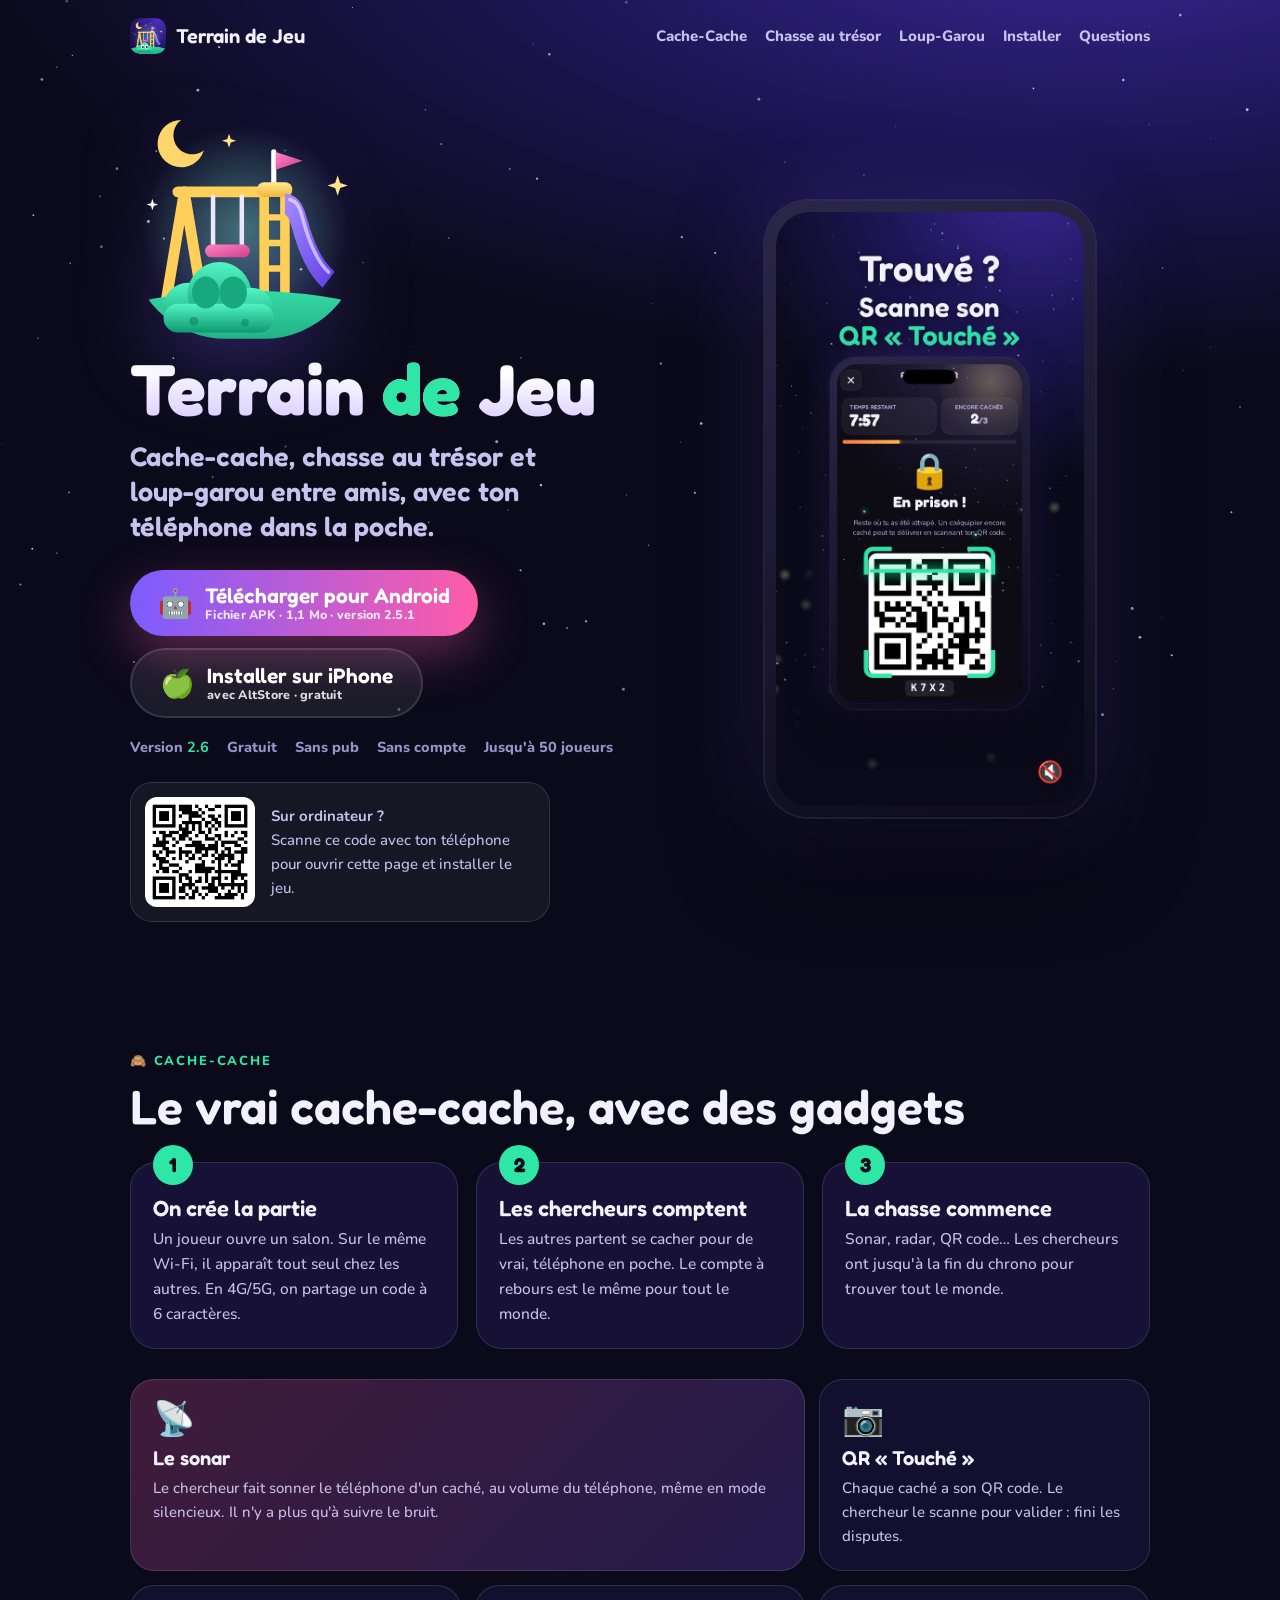
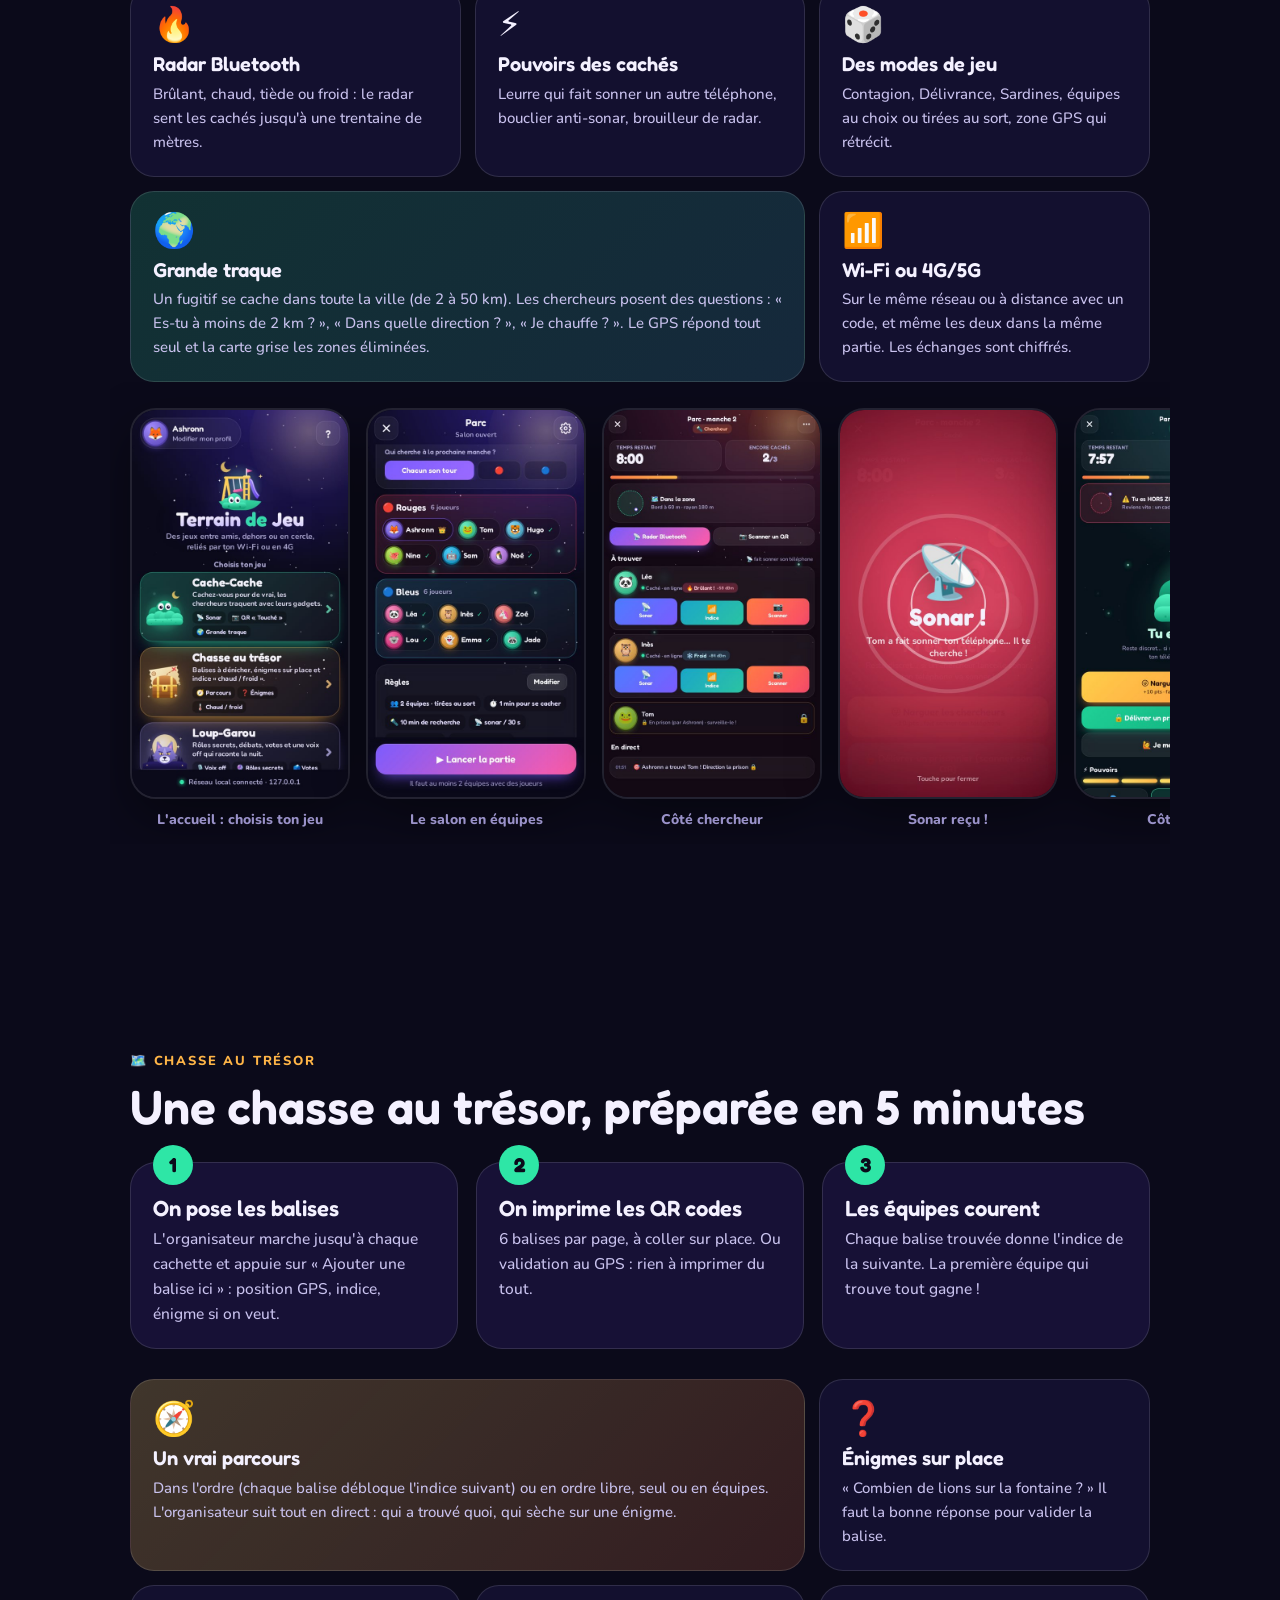
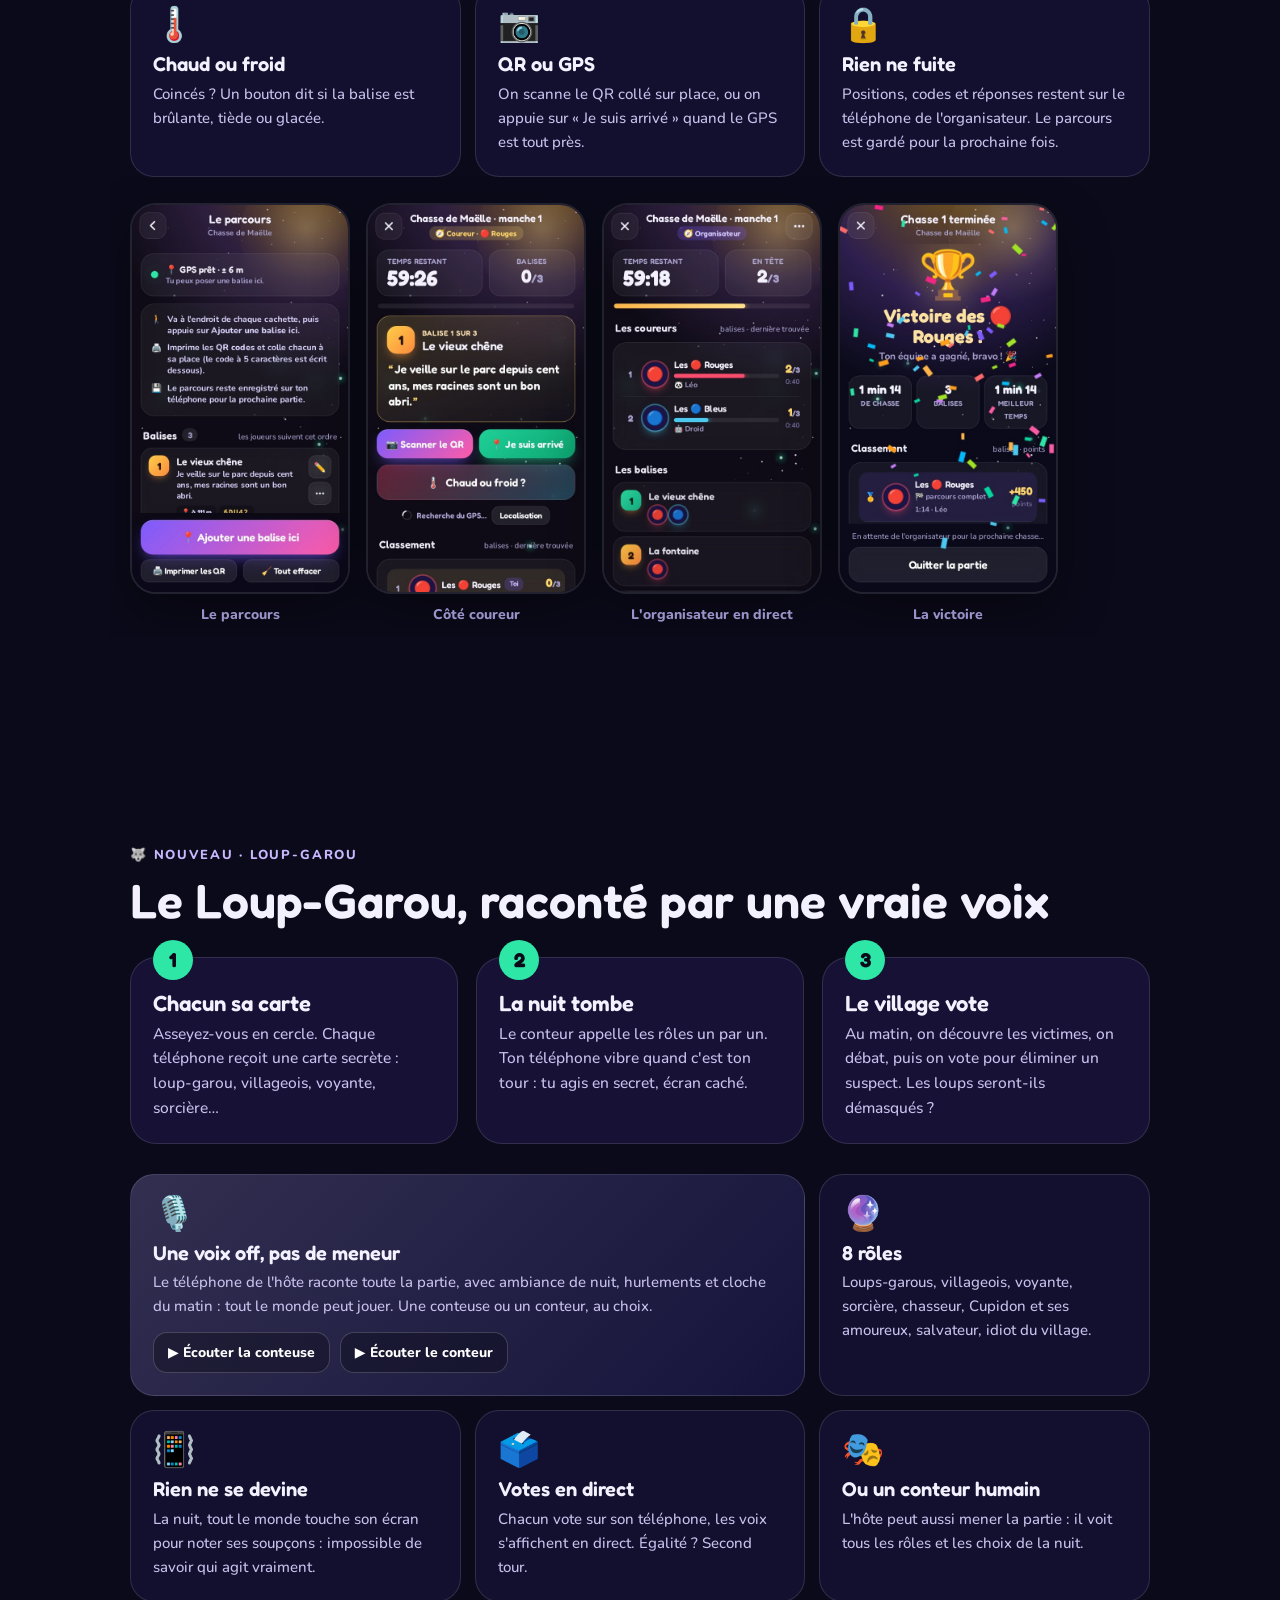
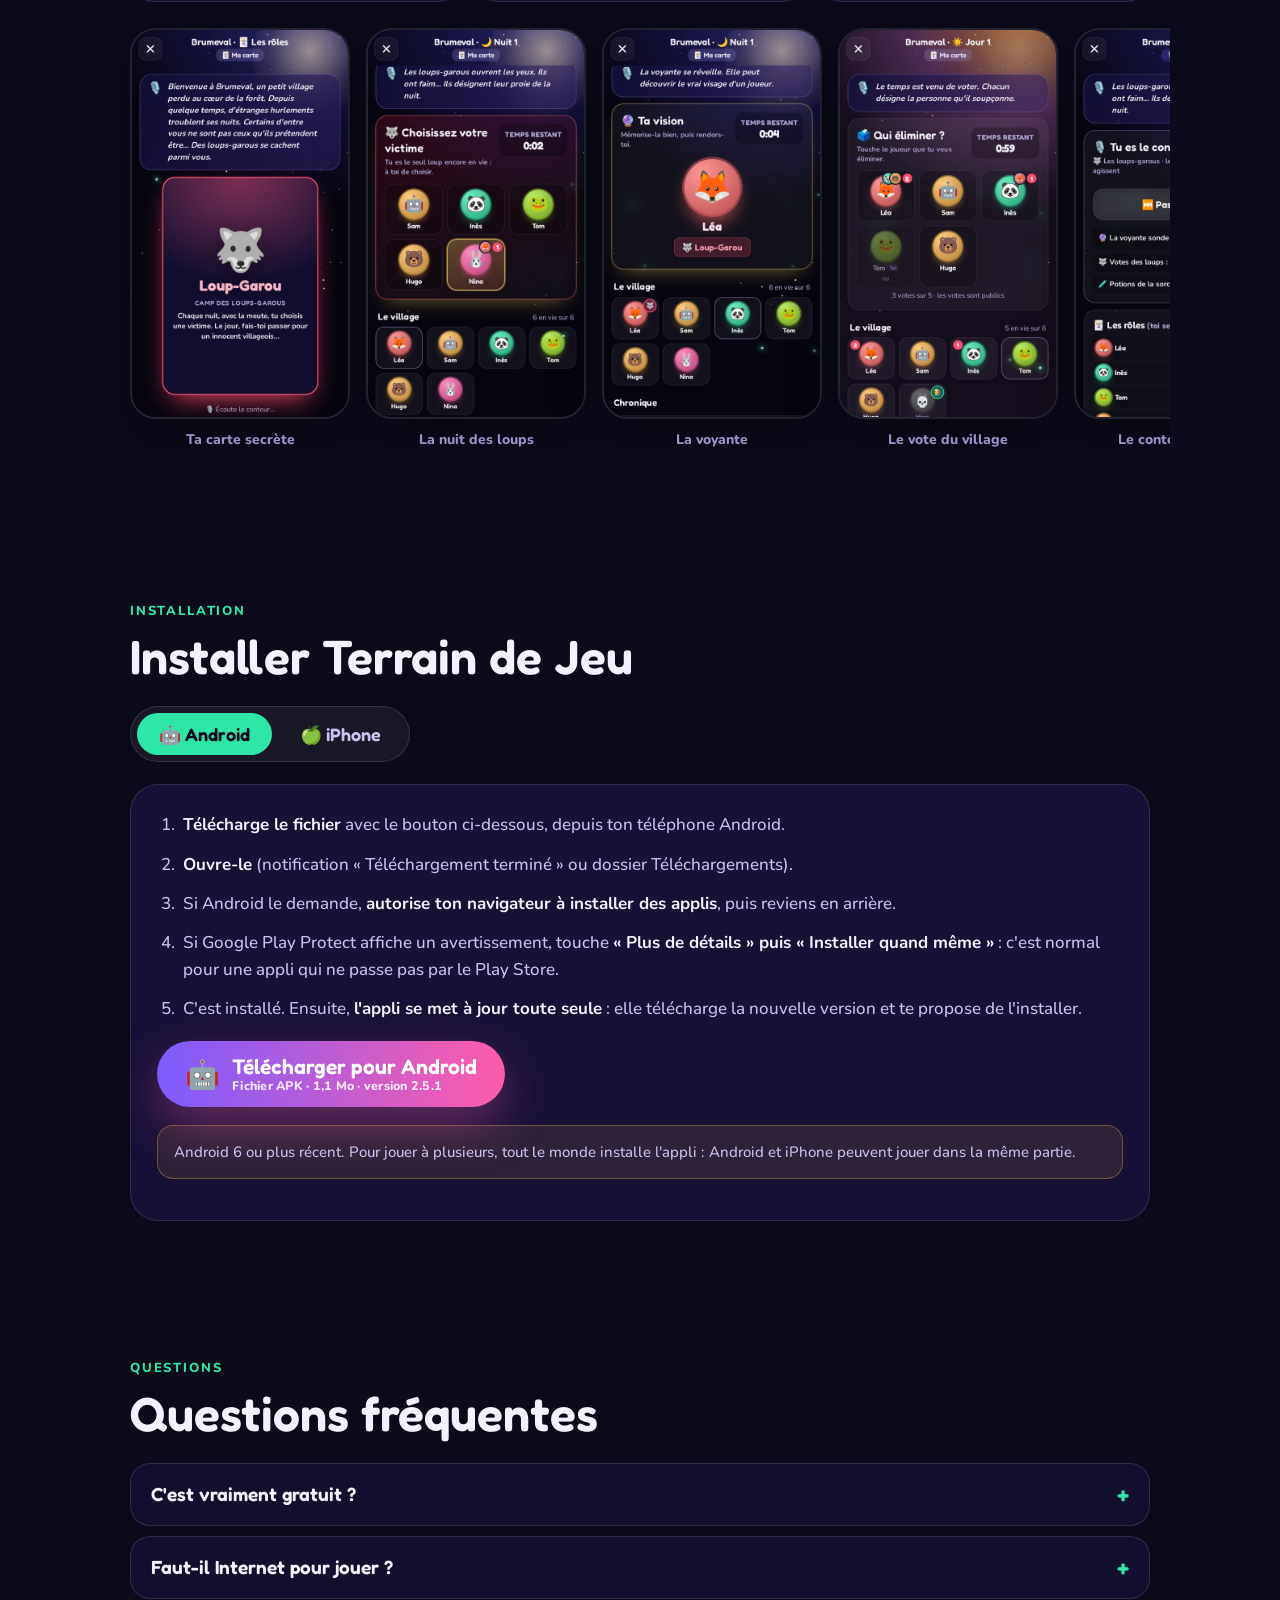
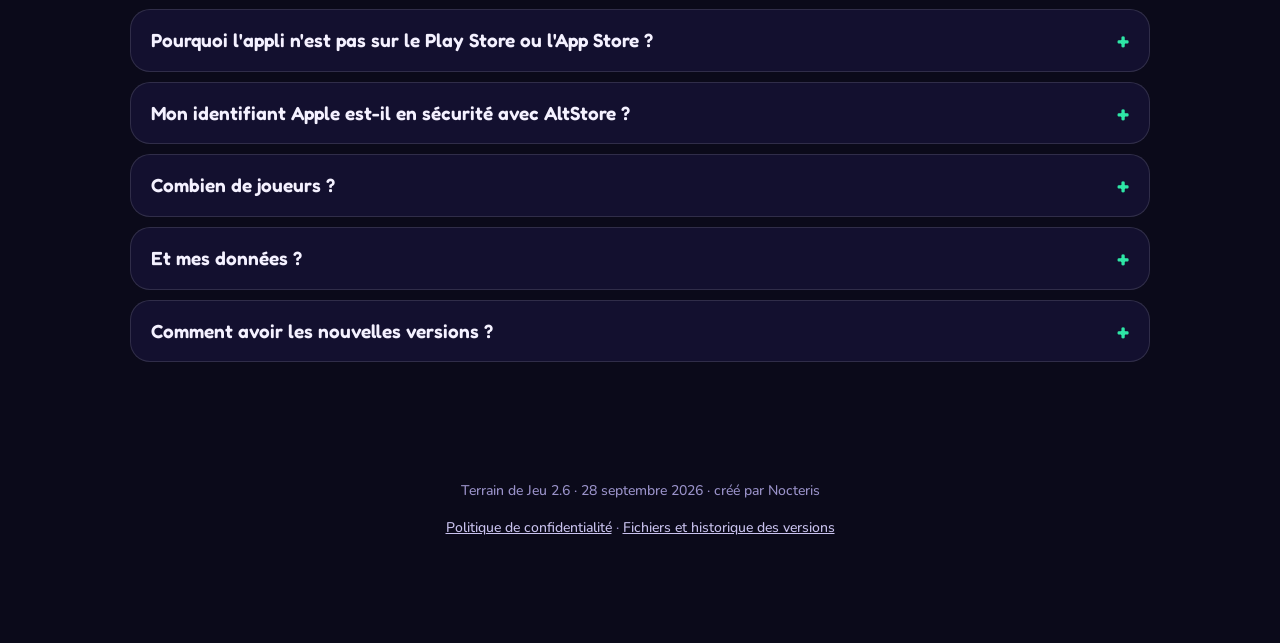
==== commit 591db440: "Terrain de Jeu 2.6 : ios" ====
--- a/index.html
+++ b/index.html
@@ -3,11 +3,11 @@
 <head>
 <meta charset="utf-8">
 <meta name="viewport" content="width=device-width, initial-scale=1, viewport-fit=cover">
-<title>Terrain de Jeu — Cache-Cache et Chasse au trésor</title>
-<meta name="description" content="Terrain de Jeu : cache-cache et chasse au trésor grandeur nature avec ton téléphone. Sonar, radar, QR codes, balises GPS, énigmes. Gratuit, sans pub, Android et iPhone.">
+<title>Terrain de Jeu — Cache-Cache, Chasse au trésor et Loup-Garou</title>
+<meta name="description" content="Terrain de Jeu : cache-cache et chasse au trésor grandeur nature, et loup-garou raconté par une vraie voix off. Sonar, radar, QR codes, balises GPS, rôles secrets. Gratuit, sans pub, Android et iPhone.">
 <meta name="theme-color" content="#0B0A1A">
-<meta property="og:title" content="Terrain de Jeu — cache-cache et chasse au trésor grandeur nature">
-<meta property="og:description" content="Cache-cache avec sonar et radar, chasse au trésor avec balises GPS, QR codes et énigmes. Gratuit, sans pub, Android et iPhone ensemble.">
+<meta property="og:title" content="Terrain de Jeu — cache-cache, chasse au trésor et loup-garou">
+<meta property="og:description" content="Cache-cache avec sonar et radar, chasse au trésor avec balises GPS et énigmes, loup-garou avec une voix off. Gratuit, sans pub, Android et iPhone ensemble.">
 <meta property="og:image" content="assets/og.jpg">
 <meta property="og:type" content="website">
 <link rel="icon" href="assets/favicon.png">
@@ -108,7 +108,12 @@
   .hub-logo .lids { animation: blink 5s linear infinite; transform-box: fill-box; transform-origin: center; }
   .f.tr { background: linear-gradient(135deg, rgba(255,214,107,.22), rgba(255,122,69,.16)); }
   .eyebrow.gold { color: var(--amber); }
-  #tresor { margin-top: 70px; }
+  #tresor, #loupgarou { margin-top: 70px; }
+  .eyebrow.violet { color: #c9b8ff; }
+  .f.ww { background: linear-gradient(135deg, rgba(154,143,224,.28), rgba(46,42,134,.3)); }
+  .voices { display: flex; flex-wrap: wrap; gap: 10px; margin-top: 14px; }
+  .voices button { font: 800 14px var(--body); color: #fff; border: 1px solid rgba(255,255,255,.18); background: rgba(0,0,0,.28); border-radius: 14px; padding: 10px 14px; cursor: pointer; }
+  .voices button.on { background: linear-gradient(135deg, #7C5CFF, #FF5CA8); border-color: transparent; }
   .logos { display: flex; align-items: flex-end; gap: 4px; }
   .logos .logo { width: min(210px, 42vw); }
   .tr-logo { filter: drop-shadow(0 22px 44px rgba(255,214,107,.2)); }
@@ -221,7 +226,7 @@
 <div class="wrap">
   <header class="top">
     <a class="mini" href="#"><img src="assets/favicon.png" alt=""> Terrain de Jeu</a>
-    <nav><a href="#jeu">Cache-Cache</a><a href="#tresor">Chasse au trésor</a><a href="#installer">Installer</a><a href="#questions">Questions</a></nav>
+    <nav><a href="#jeu">Cache-Cache</a><a href="#tresor">Chasse au trésor</a><a href="#loupgarou">Loup-Garou</a><a href="#installer">Installer</a><a href="#questions">Questions</a></nav>
   </header>
 
   <main>
@@ -229,7 +234,7 @@
       <div>
         <svg class="logo hub-logo site" viewBox="18 16 72 76" aria-hidden="true"><defs><linearGradient id="hlMint" x1="0" y1="0" x2="0" y2="1"><stop offset="0" stop-color="#52F5C2"/><stop offset="1" stop-color="#0F9A71"/></linearGradient><linearGradient id="hlGrass" x1="0" y1="0" x2="0" y2="1"><stop offset="0" stop-color="#34d9a3"/><stop offset="1" stop-color="#0b7f5d"/></linearGradient><linearGradient id="hlGold" x1="0" y1="0" x2="0" y2="1"><stop offset="0" stop-color="#ffe98f"/><stop offset="1" stop-color="#f0b43a"/></linearGradient><linearGradient id="hlPink" x1="0" y1="0" x2="1" y2="1"><stop offset="0" stop-color="#ff86c0"/><stop offset="1" stop-color="#d23d91"/></linearGradient><linearGradient id="hlSlide" x1="0" y1="0" x2="1" y2="1"><stop offset="0" stop-color="#a58cff"/><stop offset="1" stop-color="#5f3de6"/></linearGradient><radialGradient id="hlGlow" cx=".5" cy=".5" r=".5"><stop offset="0" stop-color="#7CFFD4" stop-opacity=".38"/><stop offset="1" stop-color="#7CFFD4" stop-opacity="0"/></radialGradient><clipPath id="hlClip"><rect x="18" y="16" width="72" height="76" rx="30"/></clipPath></defs><circle cx="54" cy="58" r="33" fill="url(#hlGlow)"/><path class="moon" d="M34 23.5a7.4 7.4 0 1 0 7.1 9.6a5.9 5.9 0 1 1 -7.1 -9.6z" fill="#FFD66B"/><g stroke="#FFCF5A" stroke-width="3.4" stroke-linecap="round" stroke-linejoin="round" fill="none"><path d="M29 82 L35 46 L41 82"/><path d="M33 46 H60"/></g><g class="swing"><g stroke="#ece6ff" stroke-width="1.4" stroke-linecap="round"><path d="M44 47.5 V63.5"/><path d="M53 47.5 V63.5"/></g><rect x="41.5" y="62.5" width="14" height="4" rx="2" fill="url(#hlPink)"/></g><path d="M63 43 V33.5" stroke="#fff" stroke-width="1.6" stroke-linecap="round"/><path class="flag" d="M63.6 33.5 L72 36.3 L63.6 39.1 Z" fill="url(#hlPink)"/><g stroke="#FFCF5A" stroke-width="3" stroke-linecap="round"><path d="M60 45 V82"/><path d="M66.5 45 V82"/></g><g stroke="#FFCF5A" stroke-width="2"><path d="M60 54 H66.5M60 62 H66.5M60 70 H66.5"/></g><rect x="57.8" y="43" width="11" height="4.6" rx="2.2" fill="url(#hlGold)"/><path d="M66.5 46.5 C 71 47, 72.4 50.5, 73.6 55 C 75.6 62, 78 67.5, 82 71 L 78.3 76 C 73.7 71.8, 70.8 65, 68.9 58 C 68.2 55.4, 67.6 53.6, 66.5 53 Z" fill="url(#hlSlide)"/><path d="M68 48.4 C 70.6 49.1, 71.3 51.4, 72.3 55.2 C 74.2 62.2, 76.4 67.6, 80.2 71.2" fill="none" stroke="#fff" stroke-width="1.1" stroke-linecap="round" opacity=".55"/><g clip-path="url(#hlClip)"><path d="M6 86 C 26 74, 82 74, 102 86 V112 H6 Z" fill="url(#hlGrass)"/></g><g class="peek"><g fill="url(#hlMint)"><circle cx="36" cy="82" r="7.5"/><circle cx="46" cy="78" r="10"/><circle cx="56" cy="83" r="7"/><rect x="28.5" y="81" width="34.5" height="9" rx="4.5"/></g><g fill="#0B7A5B" opacity=".5"><circle cx="38" cy="86.5" r="1.4"/><circle cx="54" cy="87" r="1.2"/></g><ellipse cx="41.7" cy="77.5" rx="3.9" ry="4.6" fill="#fff"/><ellipse cx="50.3" cy="77.5" rx="3.9" ry="4.6" fill="#fff"/><g class="pupils"><circle cx="42.9" cy="78.2" r="2.1" fill="#150F33"/><circle cx="51.6" cy="78.2" r="2.1" fill="#150F33"/><circle cx="43.6" cy="77.3" r=".7" fill="#fff"/><circle cx="52.3" cy="77.3" r=".7" fill="#fff"/></g><g class="lids" fill="#17a97d"><ellipse cx="41.7" cy="77.5" rx="4.3" ry="5"/><ellipse cx="50.3" cy="77.5" rx="4.3" ry="5"/></g></g><g transform="translate(83 44) scale(0.35555555555555557)"><path class="tw t1" d="M0 -9L2.2 -2.2L9 0L2.2 2.2L0 9L-2.2 2.2L-9 0L-2.2 -2.2Z" fill="#FFE58A"/></g><g transform="translate(49 30) scale(0.24444444444444446)"><path class="tw t2" d="M0 -9L2.2 -2.2L9 0L2.2 2.2L0 9L-2.2 2.2L-9 0L-2.2 -2.2Z" fill="#FFE58A"/></g><g transform="translate(25 50) scale(0.2)"><path class="tw t3" d="M0 -9L2.2 -2.2L9 0L2.2 2.2L0 9L-2.2 2.2L-9 0L-2.2 -2.2Z" fill="#fff"/></g></svg>
         <h1 class="brand">Terrain <i>de</i> Jeu</h1>
-        <p class="tagline">Cache-cache et chasse au trésor grandeur nature, avec ton téléphone dans la poche.</p>
+        <p class="tagline">Cache-cache, chasse au trésor et loup-garou entre amis, avec ton téléphone dans la poche.</p>
         <div class="cta" id="cta">
           <a class="btn primary" id="dlAndroid" href="CacheCache.apk" download><span class="ic">🤖</span><span>Télécharger pour Android<small id="apkInfo">Fichier APK · gratuit</small></span></a>
           <a class="btn ghost" id="dlIos" href="#installer" data-tab="ios"><span class="ic">🍏</span><span>Installer sur iPhone<small>avec AltStore · gratuit</small></span></a>
@@ -274,7 +279,7 @@
     </section>
 
     <section id="tresor">
-      <p class="eyebrow gold">🗺️ Nouveau · Chasse au trésor</p>
+      <p class="eyebrow gold">🗺️ Chasse au trésor</p>
       <h2>Une chasse au trésor, préparée en 5 minutes</h2>
       <div class="steps">
         <div class="step"><h3>On pose les balises</h3><p>L'organisateur marche jusqu'à chaque cachette et appuie sur « Ajouter une balise ici » : position GPS, indice, énigme si on veut.</p></div>
@@ -295,6 +300,33 @@
         <figure><img src="assets/shots/tresor-indice.jpg" alt="Indice d'une balise" loading="lazy"><figcaption>Côté coureur</figcaption></figure>
         <figure><img src="assets/shots/tresor-direct.jpg" alt="Suivi en direct par l'organisateur" loading="lazy"><figcaption>L'organisateur en direct</figcaption></figure>
         <figure><img src="assets/shots/tresor-fin.jpg" alt="Victoire d'une équipe" loading="lazy"><figcaption>La victoire</figcaption></figure>
+      </div>
+    </section>
+
+    <section id="loupgarou">
+      <p class="eyebrow violet">🐺 Nouveau · Loup-Garou</p>
+      <h2>Le Loup-Garou, raconté par une vraie voix</h2>
+      <div class="steps">
+        <div class="step"><h3>Chacun sa carte</h3><p>Asseyez-vous en cercle. Chaque téléphone reçoit une carte secrète : loup-garou, villageois, voyante, sorcière…</p></div>
+        <div class="step"><h3>La nuit tombe</h3><p>Le conteur appelle les rôles un par un. Ton téléphone vibre quand c'est ton tour : tu agis en secret, écran caché.</p></div>
+        <div class="step"><h3>Le village vote</h3><p>Au matin, on découvre les victimes, on débat, puis on vote pour éliminer un suspect. Les loups seront-ils démasqués&nbsp;?</p></div>
+      </div>
+
+      <div class="feat">
+        <div class="f big ww"><div class="e">🎙️</div><h3>Une voix off, pas de meneur</h3><p>Le téléphone de l'hôte raconte toute la partie, avec ambiance de nuit, hurlements et cloche du matin : tout le monde peut jouer. Une conteuse ou un conteur, au choix.</p>
+          <div class="voices"><button type="button" data-voice="assets/voix-conteuse.mp3">▶ Écouter la conteuse</button><button type="button" data-voice="assets/voix-conteur.mp3">▶ Écouter le conteur</button></div></div>
+        <div class="f"><div class="e">🔮</div><h3>8 rôles</h3><p>Loups-garous, villageois, voyante, sorcière, chasseur, Cupidon et ses amoureux, salvateur, idiot du village.</p></div>
+        <div class="f"><div class="e">📳</div><h3>Rien ne se devine</h3><p>La nuit, tout le monde touche son écran pour noter ses soupçons : impossible de savoir qui agit vraiment.</p></div>
+        <div class="f"><div class="e">🗳️</div><h3>Votes en direct</h3><p>Chacun vote sur son téléphone, les voix s'affichent en direct. Égalité&nbsp;? Second tour.</p></div>
+        <div class="f"><div class="e">🎭</div><h3>Ou un conteur humain</h3><p>L'hôte peut aussi mener la partie : il voit tous les rôles et les choix de la nuit.</p></div>
+      </div>
+
+      <div class="shots" aria-label="Captures d'écran du Loup-Garou">
+        <figure><img src="assets/shots/loupgarou-carte.jpg" alt="Carte secrète d'un loup-garou" loading="lazy"><figcaption>Ta carte secrète</figcaption></figure>
+        <figure><img src="assets/shots/loupgarou-nuit.jpg" alt="Les loups choisissent leur victime" loading="lazy"><figcaption>La nuit des loups</figcaption></figure>
+        <figure><img src="assets/shots/loupgarou-voyante.jpg" alt="Vision de la voyante" loading="lazy"><figcaption>La voyante</figcaption></figure>
+        <figure><img src="assets/shots/loupgarou-vote.jpg" alt="Vote du village" loading="lazy"><figcaption>Le vote du village</figcaption></figure>
+        <figure><img src="assets/shots/loupgarou-conteur.jpg" alt="Écran du conteur" loading="lazy"><figcaption>Le conteur voit tout</figcaption></figure>
       </div>
     </section>
 
@@ -392,7 +424,7 @@
         <details><summary>Faut-il Internet pour jouer ?</summary><p>Non. Sur le même Wi-Fi (ou le partage de connexion d'un téléphone), tout se passe en local. Internet sert seulement aux parties à distance en 4G/5G, avec le code de la partie.</p></details>
         <details><summary>Pourquoi l'appli n'est pas sur le Play Store ou l'App Store ?</summary><p>Elle est distribuée directement ici, gratuitement. Sur Android, l'installation d'un fichier APK est prévue par le système. Sur iPhone, Apple impose AltStore ou Sideloadly pour les applis hors App Store.</p></details>
         <details><summary>Mon identifiant Apple est-il en sécurité avec AltStore ?</summary><p>AltServer l'utilise pour demander à Apple de signer les applis que tu installes : il est envoyé uniquement à Apple, jamais à Terrain de Jeu ni à l'équipe d'AltStore. Si tu préfères, tu peux utiliser un identifiant Apple secondaire, gratuit.</p></details>
-        <details><summary>Combien de joueurs ?</summary><p>De 2 à 50 joueurs par partie, en solo ou en 2 à 4 équipes.</p></details>
+        <details><summary>Combien de joueurs ?</summary><p>De 2 à 50 joueurs par partie, en solo ou en 2 à 4 équipes. Pour le Loup-Garou, il faut au moins 4 joueurs (idéalement de 6 à 12).</p></details>
         <details><summary>Et mes données ?</summary><p>Aucune donnée personnelle n'est collectée : ton pseudo et tes stats restent sur ton téléphone. Les parties par Internet sont chiffrées de bout en bout. Détails dans la <a href="politique-confidentialite.html">politique de confidentialité</a>.</p></details>
         <details><summary>Comment avoir les nouvelles versions ?</summary><p>L'appli vérifie toute seule s'il existe une nouvelle version. Sur Android, elle la télécharge et te propose de l'installer. Sur iPhone, elle t'affiche une alerte et AltStore installe la nouvelle version (onglet My Apps).</p></details>
       </div>
@@ -507,6 +539,21 @@
   });
   function select(el) { var r = document.createRange(); r.selectNodeContents(el); var s = getSelection(); s.removeAllRanges(); s.addRange(r); }
 
+  // voix du conteur (Loup-Garou)
+  var voice = null;
+  document.querySelectorAll('[data-voice]').forEach(function (b) {
+    b.addEventListener('click', function () {
+      var src = b.getAttribute('data-voice'), playing = voice && !voice.paused && voice.getAttribute('src') === src;
+      if (voice) voice.pause();
+      document.querySelectorAll('[data-voice]').forEach(function (x) { x.classList.remove('on'); x.textContent = x.textContent.replace('⏸', '▶'); });
+      if (playing) return;
+      voice = new Audio(src);
+      voice.onended = function () { b.classList.remove('on'); b.textContent = b.textContent.replace('⏸', '▶'); };
+      voice.play().catch(function () {});
+      b.classList.add('on'); b.textContent = b.textContent.replace('▶', '⏸');
+    });
+  });
+
   // son de la vidéo
   var v = $('#pub'), snd = $('#sound');
   snd.addEventListener('click', function () {
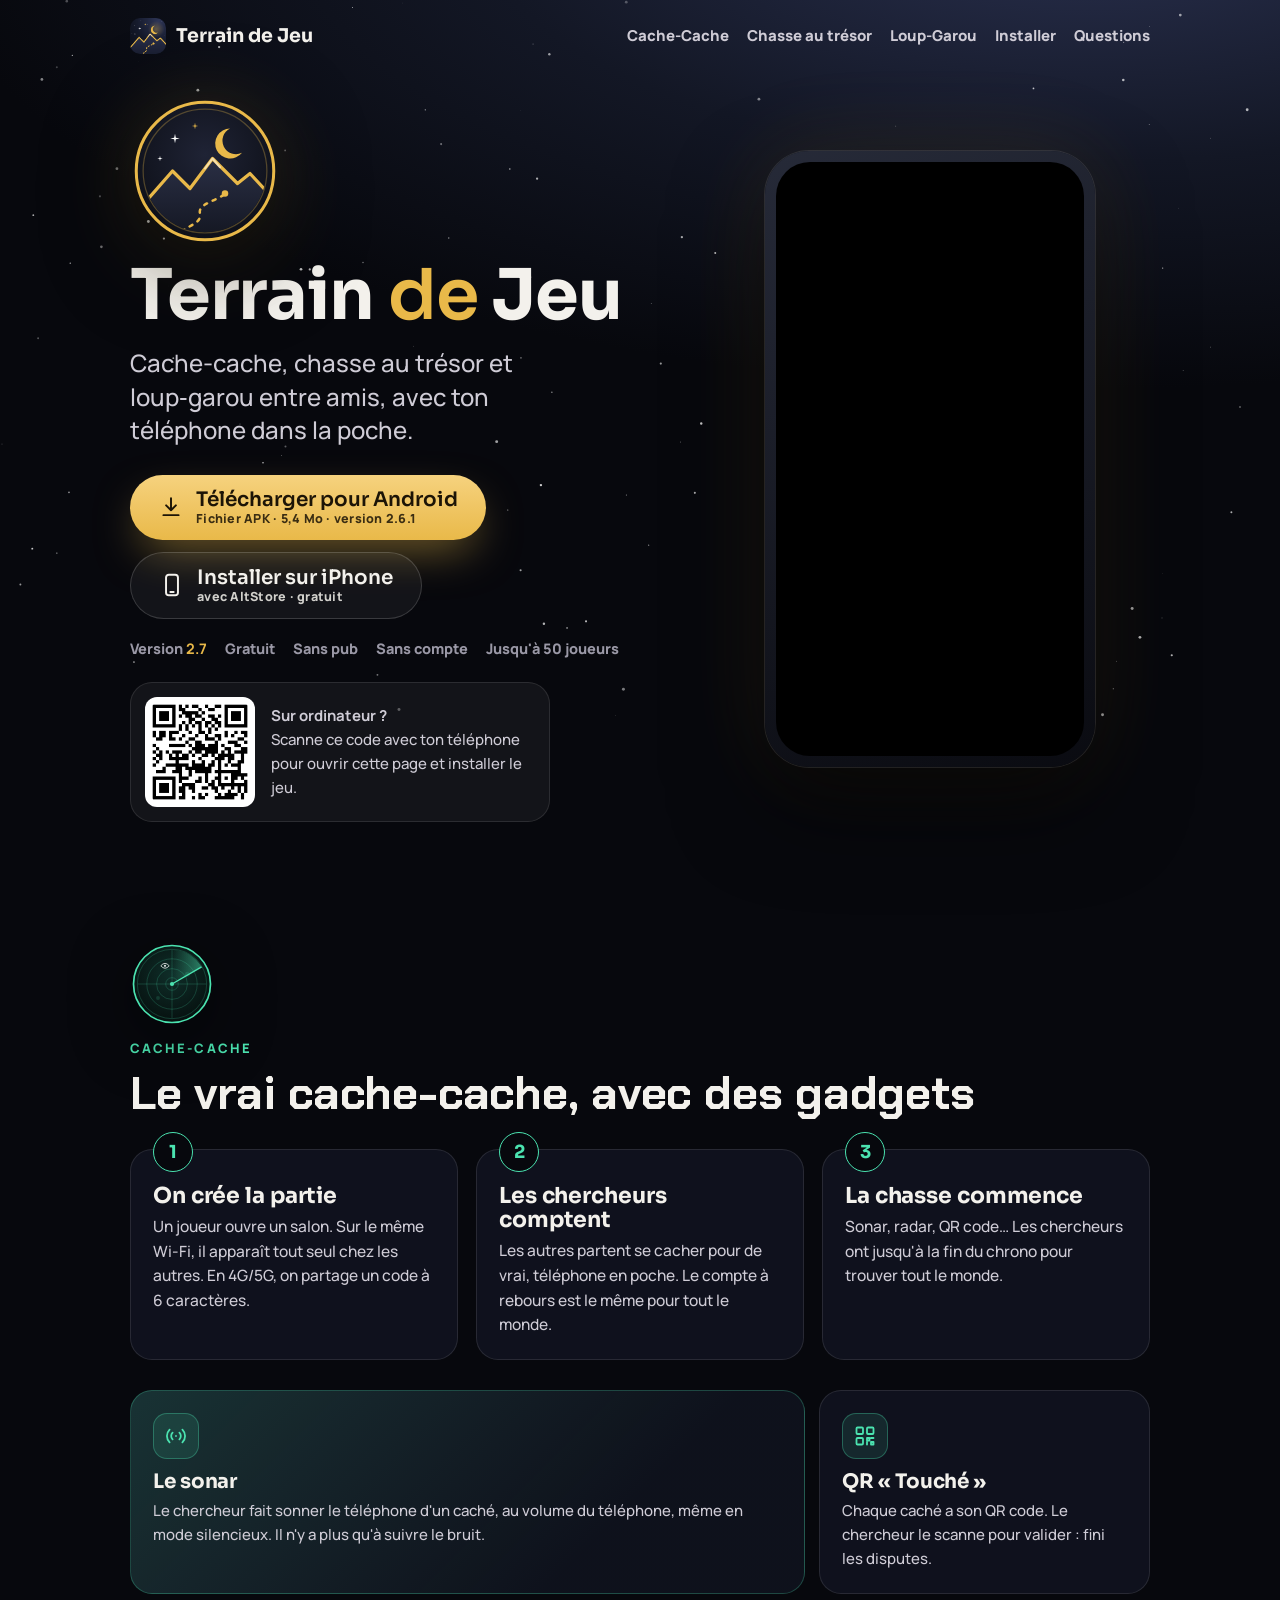
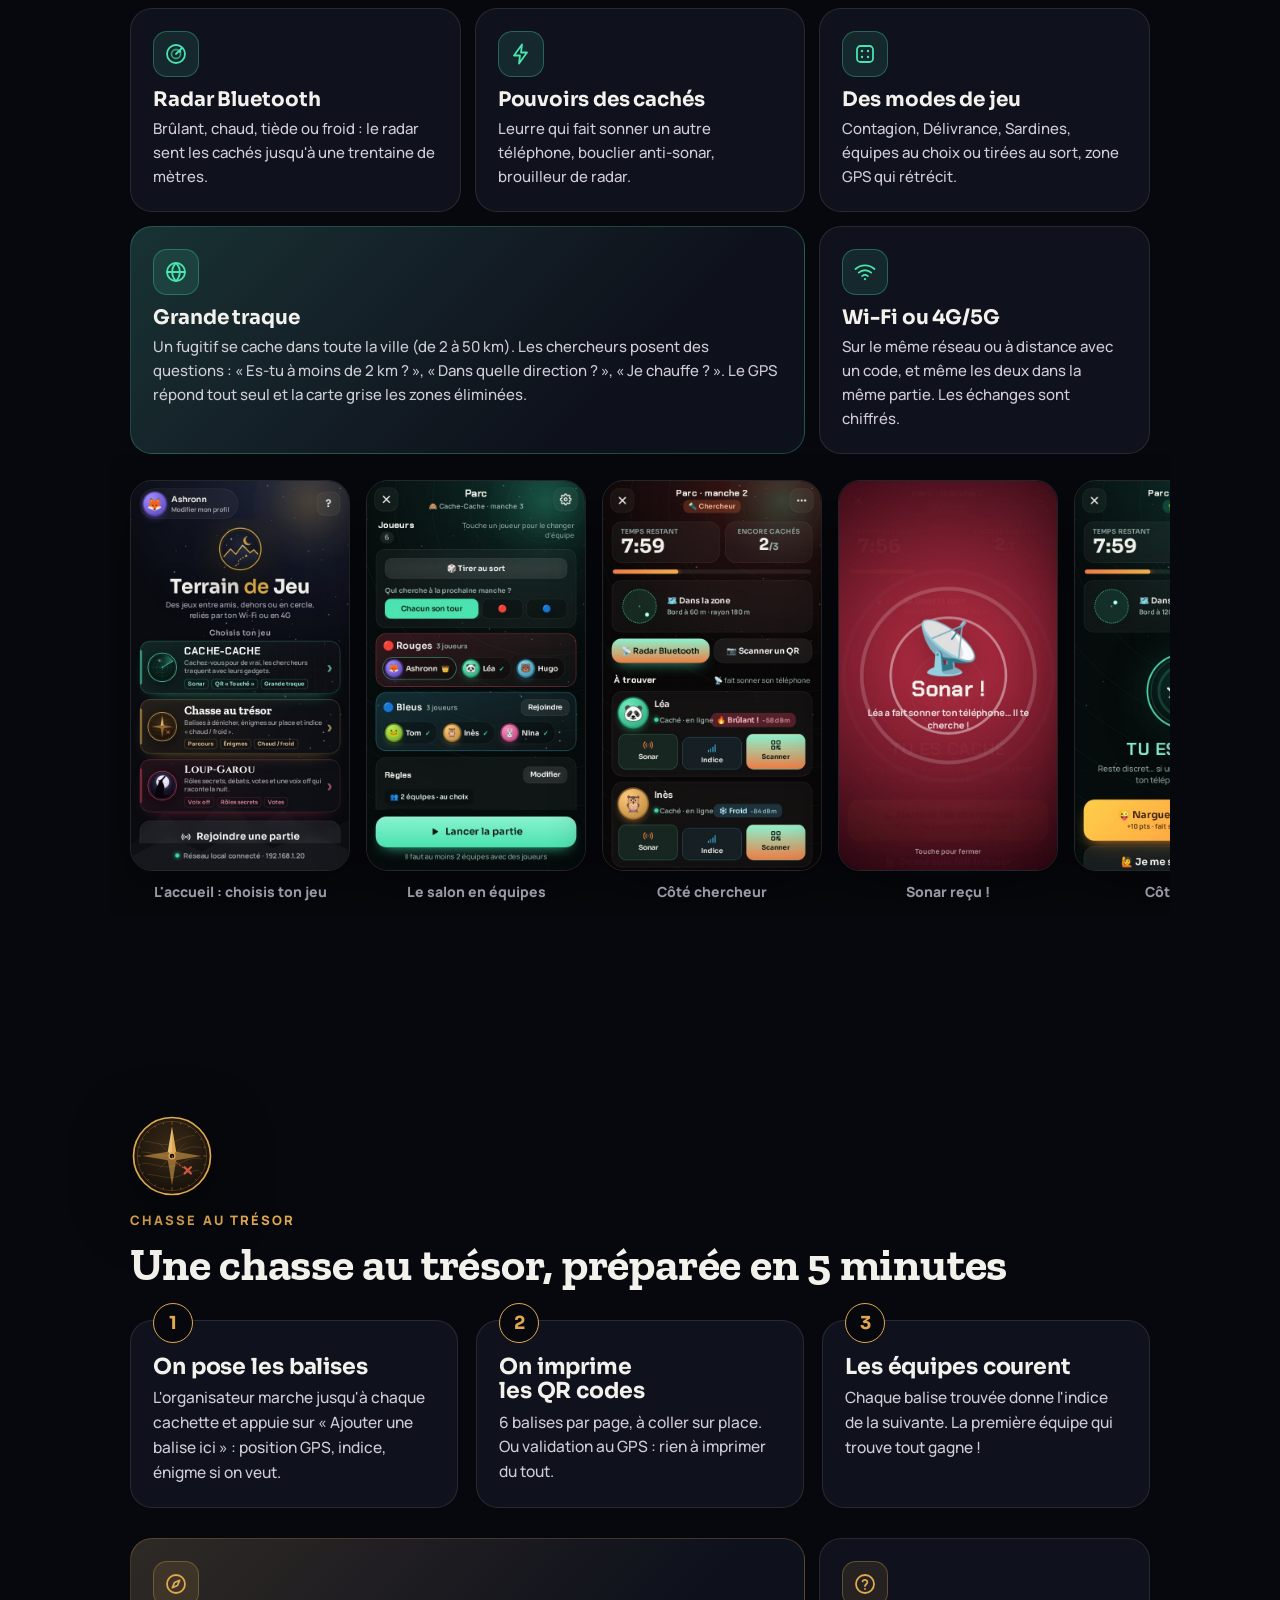
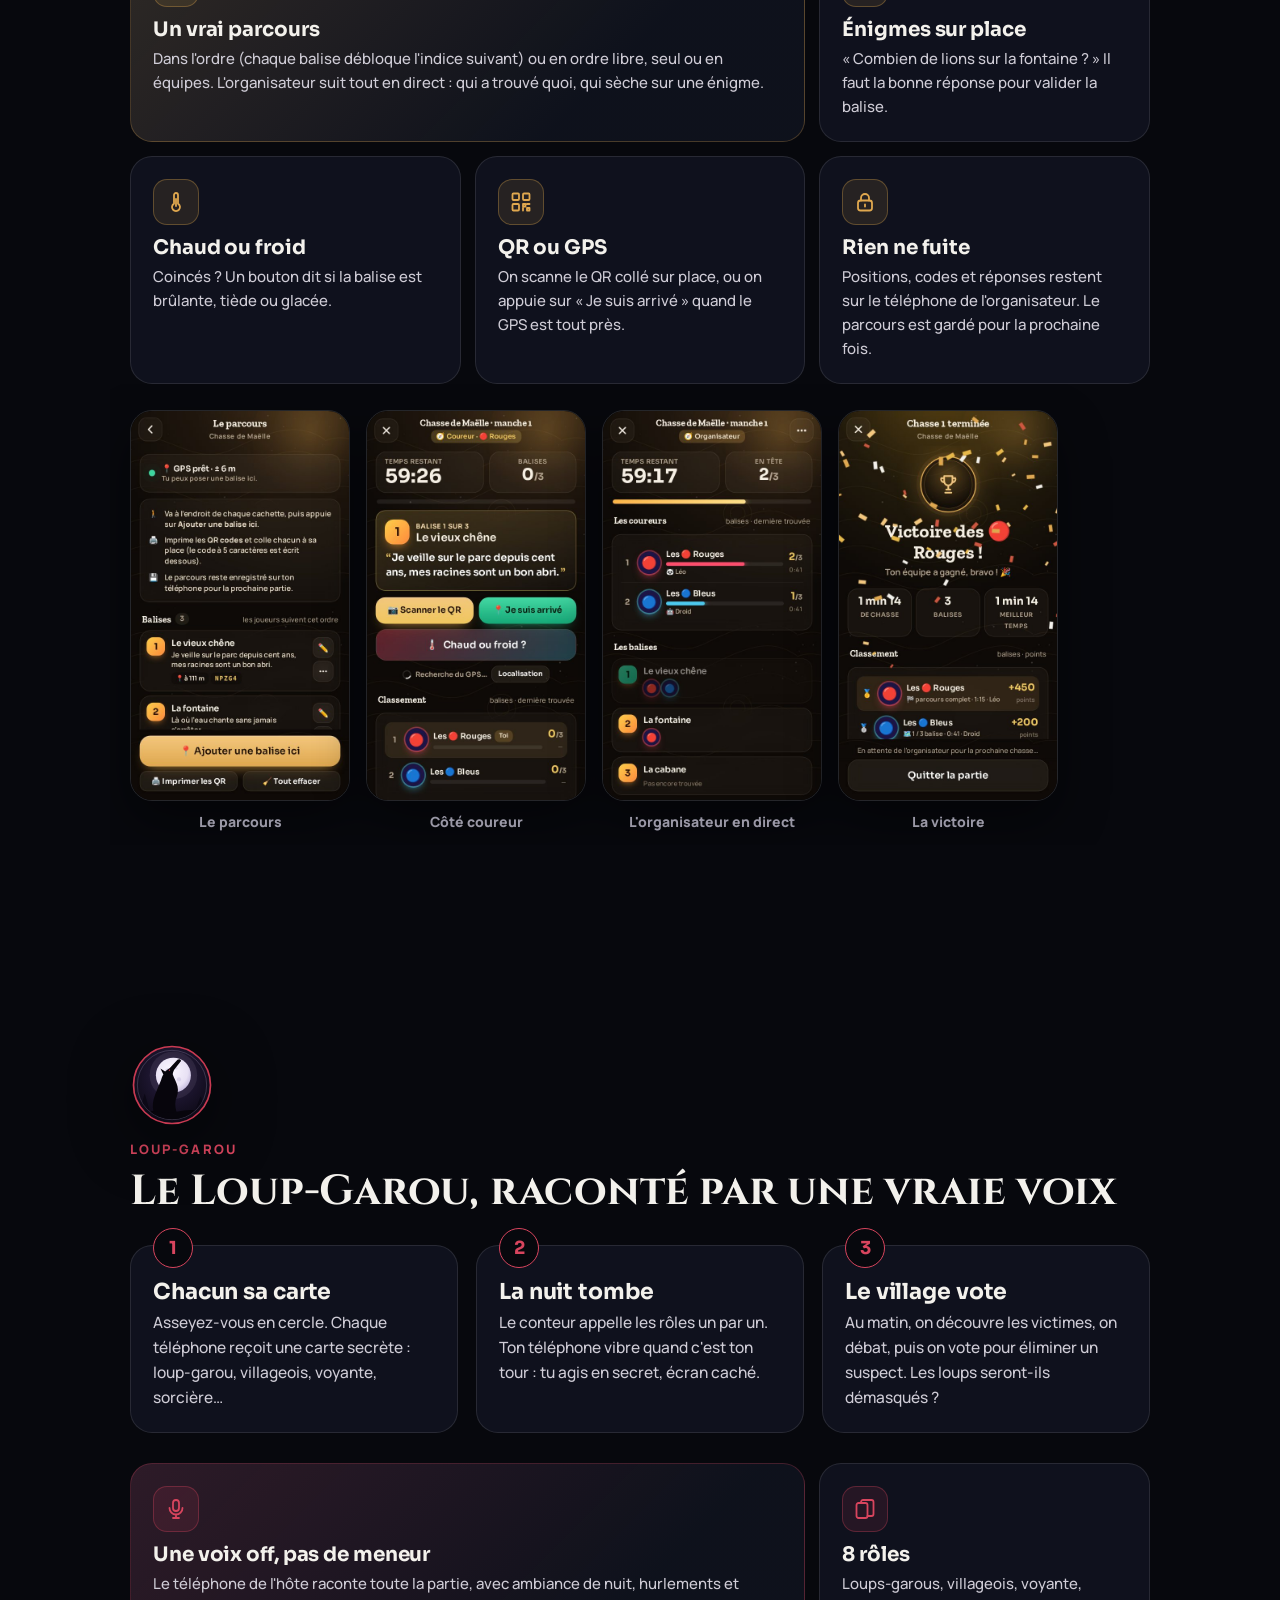
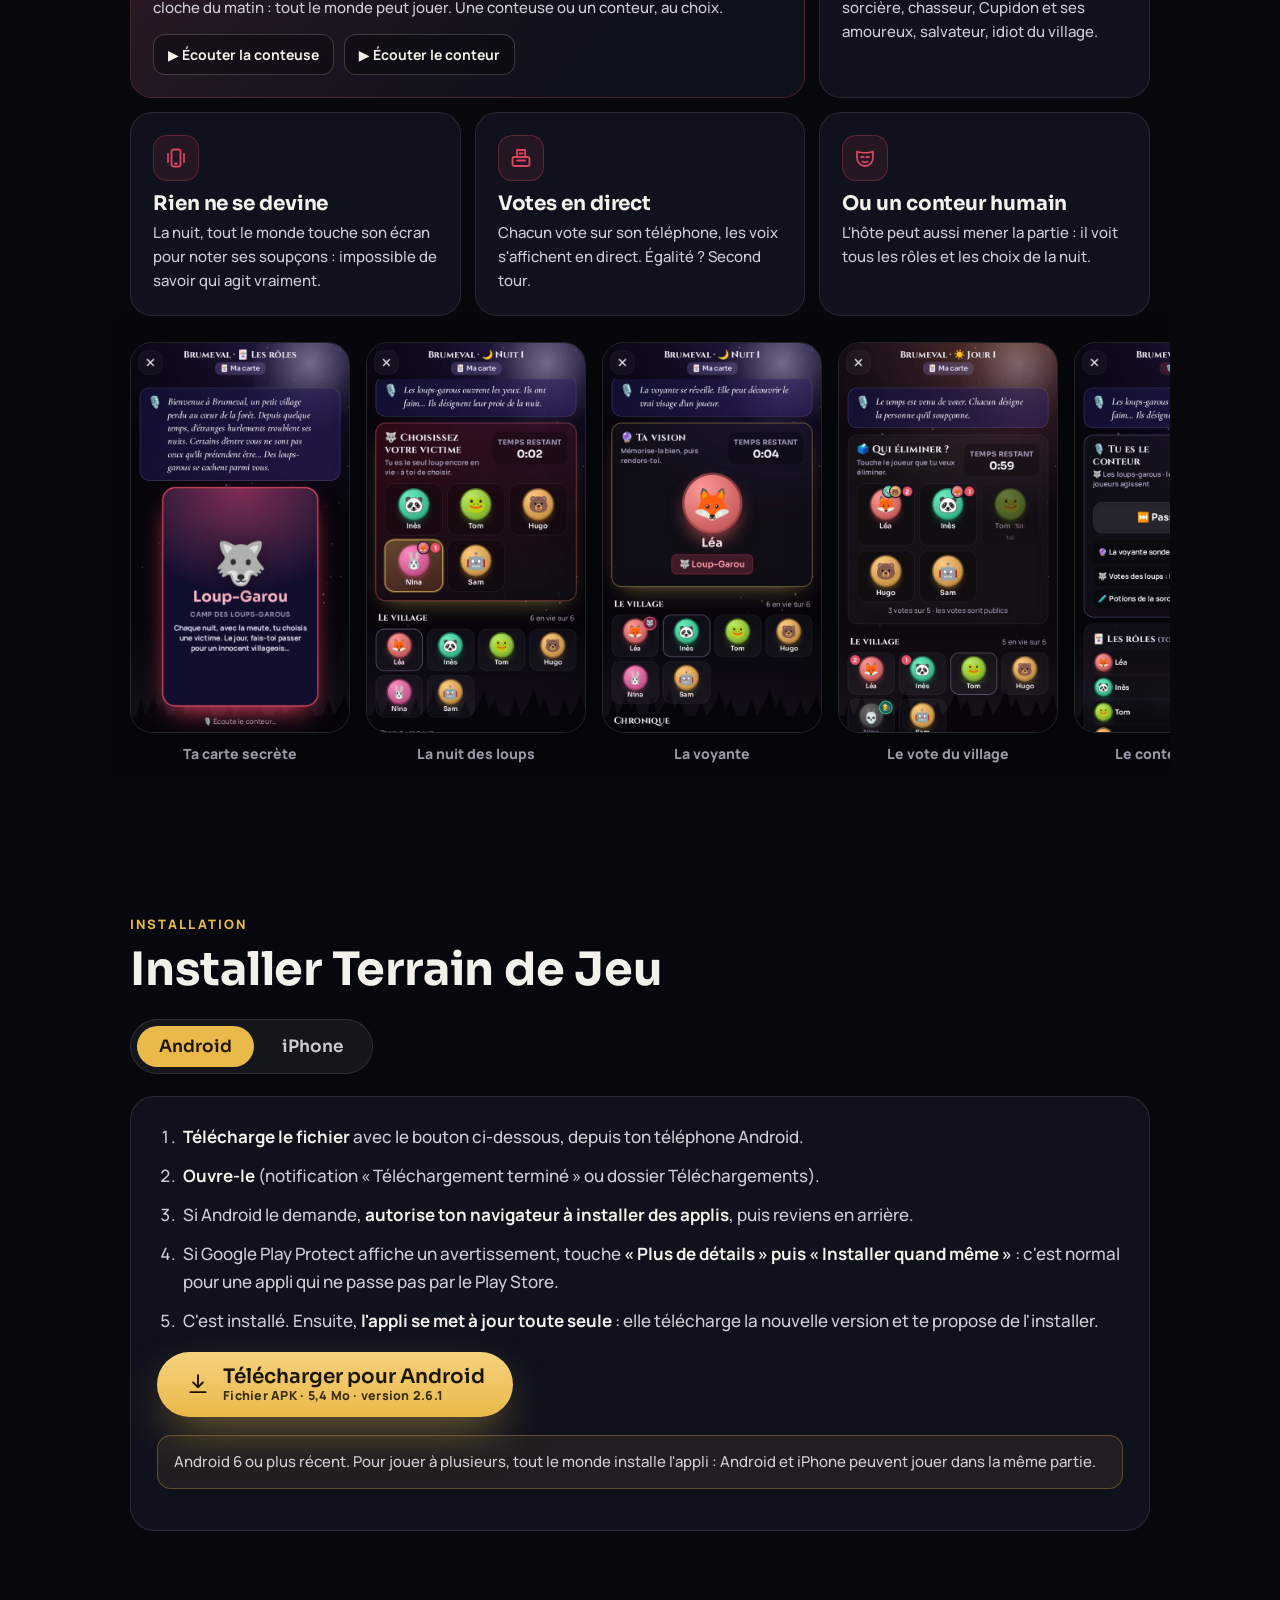
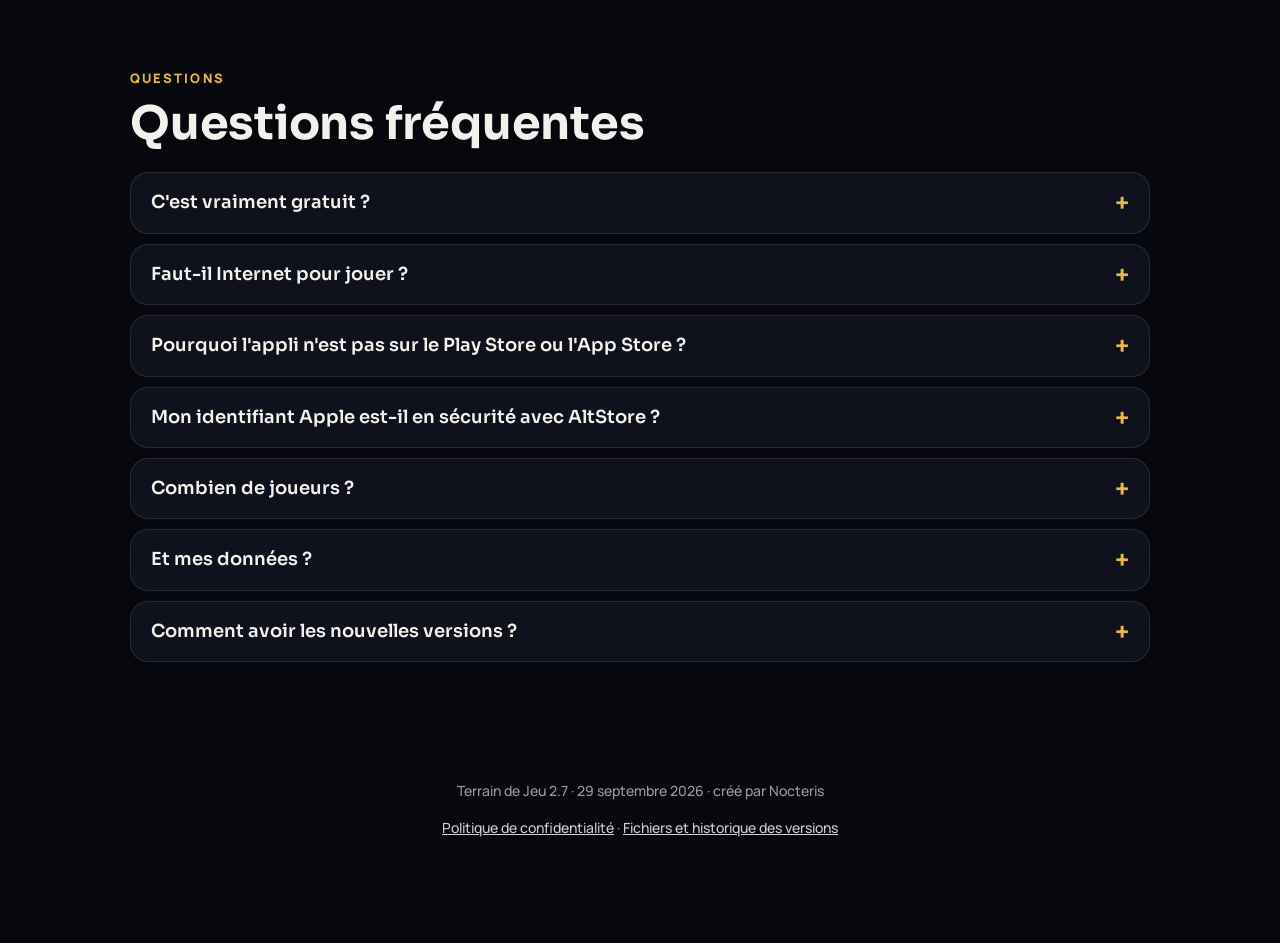
==== commit 11367c50: "Terrain de Jeu 2.7 : ios" ====
--- a/index.html
+++ b/index.html
@@ -5,7 +5,7 @@
 <meta name="viewport" content="width=device-width, initial-scale=1, viewport-fit=cover">
 <title>Terrain de Jeu — Cache-Cache, Chasse au trésor et Loup-Garou</title>
 <meta name="description" content="Terrain de Jeu : cache-cache et chasse au trésor grandeur nature, et loup-garou raconté par une vraie voix off. Sonar, radar, QR codes, balises GPS, rôles secrets. Gratuit, sans pub, Android et iPhone.">
-<meta name="theme-color" content="#0B0A1A">
+<meta name="theme-color" content="#07080D">
 <meta property="og:title" content="Terrain de Jeu — cache-cache, chasse au trésor et loup-garou">
 <meta property="og:description" content="Cache-cache avec sonar et radar, chasse au trésor avec balises GPS et énigmes, loup-garou avec une voix off. Gratuit, sans pub, Android et iPhone ensemble.">
 <meta property="og:image" content="assets/og.jpg">
@@ -15,28 +15,34 @@
 <link rel="stylesheet" href="assets/fonts.css">
 <style>
   :root {
-    --night: #0B0A1A; --night2: #16113A; --card: #1c1642; --line: rgba(255,255,255,.12);
-    --text: #F4F1FF; --soft: #c9c2ee; --mute: #9a92c9;
-    --violet: #7C5CFF; --pink: #FF5CA8; --mint: #2EE6A6; --mint2: #0FA873; --amber: #FFB547; --sky: #4CC9F0;
-    --display: 'Fredoka', 'Nunito', system-ui, sans-serif; --body: 'Nunito', system-ui, sans-serif;
+    --night: #07080D; --night2: #121521; --card: rgba(20, 24, 38, .66); --line: rgba(255,255,255,.1);
+    --text: #F3F1EC; --soft: #CFCCD6; --mute: #9A98A6;
+    --gold: #E9B949; --gold2: #F6D27E; --ink: #1C1406; --mint: #4BE3B0; --brass: #E0A84F; --crimson: #D8455E; --moon: #CFC6EC; --sky: #5BB6EE;
+    --acc: var(--gold); --hfont: var(--display);
+    --display: 'Sora', 'Manrope', system-ui, sans-serif; --body: 'Manrope', system-ui, sans-serif;
     color-scheme: dark;
   }
   * { box-sizing: border-box; }
   html { scroll-behavior: smooth; }
   body { margin: 0; background: var(--night); color: var(--text); font: 500 17px/1.6 var(--body); -webkit-font-smoothing: antialiased; overflow-x: hidden; }
-  a { color: var(--mint); }
+  a { color: var(--gold); }
   img, video { max-width: 100%; display: block; }
-  .sky { position: fixed; inset: 0; z-index: -1; background: radial-gradient(120% 70% at 85% -10%, #3b2799 0%, #1d1553 38%, var(--night) 74%); }
+  .sky { position: fixed; inset: 0; z-index: -1; background: radial-gradient(120% 70% at 85% -10%, #2A3150 0%, #131725 40%, var(--night) 76%); }
   .sky canvas { position: absolute; inset: 0; width: 100%; height: 100%; }
   .wrap { max-width: 1060px; margin: 0 auto; padding-inline: 20px; }
-  h1, h2, h3 { font-family: var(--display); font-weight: 600; line-height: 1.08; margin: 0; text-wrap: balance; }
-  h2 { font-size: clamp(32px, 6vw, 48px); }
-  .eyebrow { font: 800 13px/1 var(--body); letter-spacing: .14em; text-transform: uppercase; color: var(--mint); }
+  h1, h2, h3 { font-family: var(--display); font-weight: 700; line-height: 1.1; margin: 0; text-wrap: balance; letter-spacing: -.005em; }
+  h2 { font-size: clamp(30px, 5.6vw, 46px); font-family: var(--hfont); }
+  .eyebrow { font: 800 13px/1 var(--body); letter-spacing: .16em; text-transform: uppercase; color: var(--acc); }
+  #jeu { --acc: var(--mint); --hfont: 'Chakra Petch', 'Sora', sans-serif; }
+  #tresor { --acc: var(--brass); --hfont: 'Zilla Slab', 'Sora', serif; }
+  #loupgarou { --acc: var(--crimson); --hfont: 'Cinzel', 'Sora', serif; }
+  #loupgarou h2 { font-size: clamp(27px, 5vw, 42px); }
+  .sec-em { width: 84px; height: auto; display: block; margin-bottom: 16px; overflow: visible; filter: drop-shadow(0 14px 30px rgba(0,0,0,.5)); }
   section { padding-block: 64px; }
 
   /* en-tête */
   .top { display: flex; align-items: center; justify-content: space-between; padding-block: 18px; }
-  .top .mini { display: flex; align-items: center; gap: 10px; font: 600 20px var(--display); text-decoration: none; color: var(--text); }
+  .top .mini { display: flex; align-items: center; gap: 10px; font: 700 19px var(--display); text-decoration: none; color: var(--text); }
   .top .mini img { width: 36px; height: 36px; border-radius: 10px; }
   .top nav { display: flex; gap: 18px; font-weight: 800; font-size: 15px; }
   .top nav a { color: var(--soft); text-decoration: none; }
@@ -44,37 +50,49 @@
 
   /* héros */
   .hero { display: grid; grid-template-columns: 1.1fr .9fr; gap: 40px; align-items: center; padding-block: 24px 56px; }
-  .logo { width: min(250px, 64vw); height: auto; overflow: visible; filter: drop-shadow(0 22px 44px rgba(46,230,166,.2)); }
-  .logo .peek { animation: peek 7s ease-in-out infinite; transform-origin: 100px 90px; }
-  .logo .pupils { animation: look 7s ease-in-out infinite; }
-  .logo .lids { animation: blink 7s linear infinite; transform-origin: 100px 78px; transform-box: view-box; }
-  .logo .moon { animation: glow 5s ease-in-out infinite; }
-  .logo .sway { animation: sway 5s ease-in-out infinite; transform-origin: 100px 150px; }
-  @keyframes peek { 0%, 4% { transform: translateY(26px); } 12%, 82% { transform: translateY(0); } 90%, 100% { transform: translateY(26px); } }
-  @keyframes look { 0%, 20% { transform: translateX(0); } 26%, 40% { transform: translateX(-5px); } 46%, 60% { transform: translateX(5px); } 66%, 100% { transform: translateX(0); } }
-  @keyframes blink { 0%, 62% { transform: scaleY(0); } 64% { transform: scaleY(1); } 66%, 100% { transform: scaleY(0); } }
-  @keyframes glow { 50% { opacity: .75; } }
-  @keyframes sway { 50% { transform: rotate(-1.2deg) scale(1.01); } }
-  .brand { font: 700 clamp(40px, 6.2vw, 72px)/1 var(--display); margin-top: 6px; white-space: nowrap;
-    background: linear-gradient(180deg, #fff 30%, #d7ccff); -webkit-background-clip: text; background-clip: text; color: transparent; }
-  .brand i { font-style: normal; color: var(--mint); -webkit-text-fill-color: var(--mint); }
-  .tagline { font: 600 clamp(21px, 3.4vw, 27px)/1.3 var(--display); color: var(--soft); margin: 14px 0 26px; max-width: 30ch; }
+  .emblem { overflow: visible; }
+  .hero-em { width: min(150px, 38vw); height: auto; display: block; margin-bottom: 14px; filter: drop-shadow(0 20px 44px rgba(0,0,0,.55)) drop-shadow(0 0 30px rgba(233,185,73,.16)); }
+  .emblem .em-sweep { animation: emSweep 4s linear infinite; transform-box: view-box; transform-origin: 60px 60px; }
+  @keyframes emSweep { to { transform: rotate(360deg); } }
+  .emblem .em-blip, .emblem .em-tw, .emblem .em-x, .emblem .em-halo { transform-box: fill-box; transform-origin: center; }
+  .emblem .em-blip { animation: emBlip 4s linear infinite; opacity: .15; }
+  .emblem .em-blip.b1 { animation-delay: -.03s; } .emblem .em-blip.b2 { animation-delay: -2.17s; }
+  @keyframes emBlip { 0% { opacity: 1; transform: scale(1.35); } 12% { transform: scale(1); } 70%, 100% { opacity: .12; } }
+  .emblem .em-tw { animation: twinkle 2.8s ease-in-out infinite; }
+  .emblem .t2 { animation-delay: .9s; } .emblem .t3 { animation-delay: 1.8s; }
+  @keyframes twinkle { 0%, 100% { opacity: .2; transform: scale(.55); } 50% { opacity: 1; transform: scale(1); } }
+  .emblem .em-moon { animation: glow 5s ease-in-out infinite; }
+  @keyframes glow { 50% { opacity: .78; } }
+  .emblem .em-path { animation: emTrail 1.6s linear infinite; }
+  @keyframes emTrail { to { stroke-dashoffset: -15; } }
+  .emblem .em-rose { animation: emRose 7s ease-in-out infinite; transform-box: view-box; transform-origin: 60px 60px; }
+  @keyframes emRose { 0%, 100% { transform: rotate(-5deg); } 30% { transform: rotate(7deg); } 55% { transform: rotate(-2deg); } 75% { transform: rotate(3deg); } }
+  .emblem .em-x { animation: emX 2.4s ease-in-out infinite; }
+  @keyframes emX { 50% { transform: scale(1.18); opacity: .8; } }
+  .emblem .em-halo { animation: emHalo 5s ease-in-out infinite; }
+  @keyframes emHalo { 50% { opacity: .2; transform: scale(1.06); } }
+  .brand { font: 700 clamp(40px, 6.2vw, 70px)/1 var(--display); margin-top: 6px; white-space: nowrap; letter-spacing: -.015em; color: var(--text); }
+  .brand i { font-style: normal; font-weight: 600; color: var(--gold); }
+  .tagline { font: 500 clamp(19px, 3vw, 24px)/1.4 var(--body); color: var(--soft); margin: 16px 0 28px; max-width: 30ch; }
   .cta { display: flex; flex-wrap: wrap; gap: 12px; }
   .btn { display: inline-flex; align-items: center; justify-content: center; gap: 12px; min-height: 64px; padding: 14px 28px; border-radius: 999px;
-    font: 600 21px/1.1 var(--display); text-decoration: none; color: #fff; border: 0; cursor: pointer; transition: transform .15s, box-shadow .15s; }
+    font: 600 20px/1.1 var(--display); text-decoration: none; color: var(--text); border: 0; cursor: pointer; transition: transform .15s, box-shadow .15s; }
   .btn small { display: block; font: 800 12.5px/1.2 var(--body); opacity: .85; letter-spacing: .02em; }
-  .btn .ic { font-size: 28px; line-height: 1; }
-  .btn.primary { background: linear-gradient(90deg, var(--violet), var(--pink)); box-shadow: 0 18px 50px rgba(255,92,168,.35); }
-  .btn.ghost { background: rgba(255,255,255,.07); border: 2px solid var(--line); }
+  .btn .ic { display: inline-grid; place-items: center; }
+  .btn .ic svg { width: 26px; height: 26px; }
+  .btn.primary { background: linear-gradient(180deg, var(--gold2), var(--gold)); color: var(--ink); box-shadow: 0 18px 46px -12px rgba(233,185,73,.55); }
+  .btn.ghost { background: rgba(255,255,255,.05); border: 1px solid rgba(255,255,255,.16); }
   .btn:hover { transform: translateY(-2px); }
-  .btn:focus-visible { outline: 3px solid var(--mint); outline-offset: 3px; }
+  .btn:focus-visible { outline: 3px solid var(--gold); outline-offset: 3px; }
   .facts { display: flex; flex-wrap: wrap; gap: 8px 18px; margin-top: 18px; font-weight: 800; font-size: 14.5px; color: var(--mute); }
-  .facts b { color: var(--mint); }
+  .facts b { color: var(--gold); }
   .phone { position: relative; width: min(330px, 78vw); aspect-ratio: 9 / 16.8; margin-inline: auto; border-radius: 44px; padding: 11px;
-    background: linear-gradient(160deg, #2c2748, #0d0b1c); box-shadow: 0 0 0 2px rgba(255,255,255,.08), 0 40px 90px rgba(0,0,0,.55), 0 0 90px rgba(124,92,255,.25); }
-  .phone video, .phone img { width: 100%; height: 100%; object-fit: cover; border-radius: 34px; background: #000; }
-  .phone .sound { position: absolute; right: 22px; bottom: 22px; width: 46px; height: 46px; border-radius: 50%; border: 0; cursor: pointer;
-    background: rgba(11,10,26,.7); color: #fff; font-size: 21px; backdrop-filter: blur(6px); }
+    background: linear-gradient(160deg, #262a38, #0a0b11); box-shadow: 0 0 0 1px rgba(255,255,255,.1), 0 40px 90px rgba(0,0,0,.6), 0 0 90px rgba(233,185,73,.12); }
+  .phone .scr { position: relative; width: 100%; height: 100%; border-radius: 34px; overflow: hidden; background: #000; }
+  .phone .scr img { position: absolute; inset: 0; width: 100%; height: 100%; object-fit: cover; opacity: 0; animation: slide 16s infinite; }
+  .phone .scr img:nth-child(1) { animation-delay: 0s; } .phone .scr img:nth-child(2) { animation-delay: 4s; }
+  .phone .scr img:nth-child(3) { animation-delay: 8s; } .phone .scr img:nth-child(4) { animation-delay: 12s; }
+  @keyframes slide { 0% { opacity: 0; transform: scale(1.03); } 4%, 25% { opacity: 1; transform: none; } 29%, 100% { opacity: 0; } }
   .qrbox { display: none; align-items: center; gap: 16px; margin-top: 22px; padding: 14px; border-radius: 22px; background: rgba(255,255,255,.05); border: 1px solid var(--line); max-width: 420px; }
   .qrbox img { width: 110px; height: 110px; border-radius: 12px; background: #fff; padding: 6px; }
   .qrbox p { margin: 0; font-size: 15px; color: var(--soft); }
@@ -82,91 +100,70 @@
 
   /* déroulé d'une partie */
   .steps { display: grid; grid-template-columns: repeat(3, 1fr); gap: 18px; margin-top: 30px; counter-reset: s; }
-  .step { position: relative; padding: 26px 22px 22px; border-radius: 26px; background: rgba(28,22,66,.72); border: 1px solid var(--line); }
-  .step::before { counter-increment: s; content: counter(s); position: absolute; top: -18px; left: 22px; width: 40px; height: 40px; border-radius: 50%;
-    display: grid; place-items: center; font: 700 20px var(--display); background: var(--mint); color: var(--night); }
+  .step { position: relative; padding: 26px 22px 22px; border-radius: 22px; background: var(--card); border: 1px solid var(--line); }
+  .step::before { counter-increment: s; content: counter(s); position: absolute; top: -18px; left: 22px; width: 38px; height: 38px; border-radius: 50%;
+    display: grid; place-items: center; font: 700 18px var(--display); background: var(--night); color: var(--acc); border: 1.5px solid var(--acc); }
   .step h3 { font-size: 22px; margin: 8px 0 6px; }
   .step p { margin: 0; color: var(--soft); font-size: 15.5px; }
 
   /* gadgets */
   .feat { display: grid; grid-template-columns: repeat(3, 1fr); gap: 14px; margin-top: 30px; }
-  .f { padding: 22px; border-radius: 24px; background: rgba(28,22,66,.55); border: 1px solid var(--line); }
-  .f .e { font-size: 34px; line-height: 1; }
+  .f { padding: 22px; border-radius: 22px; background: var(--card); border: 1px solid var(--line); }
+  .f .e { width: 46px; height: 46px; border-radius: 14px; display: grid; place-items: center; color: var(--acc);
+    background: color-mix(in srgb, var(--acc) 11%, transparent); border: 1px solid color-mix(in srgb, var(--acc) 32%, transparent); }
+  .f .e svg { width: 24px; height: 24px; }
   .f h3 { font-size: 20px; margin: 12px 0 6px; }
   .f p { margin: 0; font-size: 15px; color: var(--soft); }
-  .f.big { grid-column: span 2; background: linear-gradient(135deg, rgba(255,92,168,.22), rgba(124,92,255,.22)); }
-  .f.hunt { background: linear-gradient(135deg, rgba(46,230,166,.18), rgba(76,201,240,.16)); }
-  .hub-logo { width: min(230px, 56vw); filter: drop-shadow(0 20px 40px rgba(124,92,255,.35)); }
-  .hub-logo .swing { animation: swing 3.6s ease-in-out infinite; transform-box: view-box; transform-origin: 48.5px 47px; }
-  @keyframes swing { 0%, 100% { transform: rotate(9deg); } 50% { transform: rotate(-9deg); } }
-  .hub-logo .flag { animation: flag 1.4s ease-in-out infinite; transform-box: fill-box; transform-origin: 0% 50%; }
-  @keyframes flag { 50% { transform: scaleX(.8) skewY(4deg); } }
-  .hub-logo .tw { animation: twinkle 2.6s ease-in-out infinite; transform-box: fill-box; transform-origin: center; }
-  .hub-logo .t2 { animation-delay: .9s; } .hub-logo .t3 { animation-delay: 1.7s; }
-  .hub-logo .pupils { animation: hubLook 7s ease-in-out infinite; }
-  @keyframes hubLook { 0%, 20% { transform: translateX(0); } 26%, 40% { transform: translateX(-1.6px); } 46%, 60% { transform: translateX(.8px); } 66%, 100% { transform: translateX(0); } }
-  .hub-logo .lids { animation: blink 5s linear infinite; transform-box: fill-box; transform-origin: center; }
-  .f.tr { background: linear-gradient(135deg, rgba(255,214,107,.22), rgba(255,122,69,.16)); }
-  .eyebrow.gold { color: var(--amber); }
+  .f.big { grid-column: span 2; background: linear-gradient(135deg, color-mix(in srgb, var(--acc) 15%, rgba(20,24,38,.7)), rgba(20,24,38,.6) 70%); border-color: color-mix(in srgb, var(--acc) 26%, transparent); }
   #tresor, #loupgarou { margin-top: 70px; }
-  .eyebrow.violet { color: #c9b8ff; }
-  .f.ww { background: linear-gradient(135deg, rgba(154,143,224,.28), rgba(46,42,134,.3)); }
   .voices { display: flex; flex-wrap: wrap; gap: 10px; margin-top: 14px; }
-  .voices button { font: 800 14px var(--body); color: #fff; border: 1px solid rgba(255,255,255,.18); background: rgba(0,0,0,.28); border-radius: 14px; padding: 10px 14px; cursor: pointer; }
-  .voices button.on { background: linear-gradient(135deg, #7C5CFF, #FF5CA8); border-color: transparent; }
-  .logos { display: flex; align-items: flex-end; gap: 4px; }
-  .logos .logo { width: min(210px, 42vw); }
-  .tr-logo { filter: drop-shadow(0 22px 44px rgba(255,214,107,.2)); }
-  .tr-logo .spark { animation: twinkle 2.6s ease-in-out infinite; transform-box: fill-box; transform-origin: center; }
-  .tr-logo .spark.s2 { animation-delay: .9s; } .tr-logo .spark.s3 { animation-delay: 1.7s; }
-  @keyframes twinkle { 0%, 100% { opacity: .15; transform: scale(.5); } 50% { opacity: 1; transform: scale(1); } }
-  .tr-logo .lid { animation: lid 5s ease-in-out infinite; transform-box: fill-box; transform-origin: 0% 100%; }
-  @keyframes lid { 0%, 70%, 100% { transform: none; } 78% { transform: rotate(-7deg); } 86% { transform: rotate(-2deg); } }
-
+  .voices button { font: 700 14px var(--body); color: var(--text); border: 1px solid rgba(255,255,255,.18); background: rgba(0,0,0,.3); border-radius: 12px; padding: 10px 14px; cursor: pointer; }
+  .voices button.on { background: var(--crimson); border-color: transparent; color: #fff; }
   /* captures */
   .shots { display: flex; gap: 16px; overflow-x: auto; scroll-snap-type: x mandatory; padding: 26px 20px 12px; margin-inline: -20px; scrollbar-width: thin; }
   .shots figure { flex: 0 0 min(220px, 58vw); margin: 0; scroll-snap-align: center; }
-  .shots img { width: 100%; aspect-ratio: 9 / 16; object-fit: cover; border-radius: 26px; border: 2px solid rgba(255,255,255,.1); box-shadow: 0 20px 50px rgba(0,0,0,.4); }
+  .shots img { width: 100%; aspect-ratio: 9 / 16; object-fit: cover; border-radius: 22px; border: 1px solid rgba(255,255,255,.12); box-shadow: 0 20px 50px rgba(0,0,0,.45); }
   .shots figcaption { text-align: center; font-weight: 800; font-size: 14px; color: var(--mute); margin-top: 10px; }
 
   /* installation */
   .tabs { display: inline-flex; gap: 6px; padding: 6px; border-radius: 999px; background: rgba(255,255,255,.06); border: 1px solid var(--line); margin-top: 24px; }
-  .tabs button { border: 0; background: none; color: var(--soft); font: 600 18px var(--display); padding: 10px 22px; border-radius: 999px; cursor: pointer; }
-  .tabs button[aria-selected="true"] { background: var(--mint); color: var(--night); }
-  .panel { margin-top: 22px; padding: 26px; border-radius: 28px; background: rgba(28,22,66,.72); border: 1px solid var(--line); }
+  .tabs button { border: 0; background: none; color: var(--soft); font: 600 17px var(--display); padding: 10px 22px; border-radius: 999px; cursor: pointer; }
+  .tabs button[aria-selected="true"] { background: var(--gold); color: var(--ink); }
+  .panel { margin-top: 22px; padding: 26px; border-radius: 24px; background: var(--card); border: 1px solid var(--line); }
   .panel ol { margin: 0; padding-left: 22px; display: grid; gap: 12px; }
   .panel li { padding-left: 4px; }
   .panel li b { color: var(--text); }
   .panel p, .panel li { color: var(--soft); }
-  .note { margin-top: 18px; padding: 14px 16px; border-radius: 16px; background: rgba(255,181,71,.1); border: 1px solid rgba(255,181,71,.35); color: #ffe3b3; font-size: 15px; }
+  .note { margin-top: 18px; padding: 14px 16px; border-radius: 14px; background: rgba(233,185,73,.08); border: 1px solid rgba(233,185,73,.3); color: #F2E2BC; font-size: 15px; }
   .copy { display: flex; gap: 8px; align-items: stretch; margin: 10px 0 4px; }
-  .copy code { flex: 1; min-width: 0; overflow-x: auto; white-space: nowrap; padding: 12px 14px; border-radius: 12px; background: #0f0c26; border: 1px solid var(--line); font-size: 13.5px; color: var(--text); }
-  .copy button { border: 0; border-radius: 12px; padding: 0 16px; font: 800 14px var(--body); background: var(--violet); color: #fff; cursor: pointer; }
+  .copy code { flex: 1; min-width: 0; overflow-x: auto; white-space: nowrap; padding: 12px 14px; border-radius: 12px; background: #0B0D14; border: 1px solid var(--line); font-size: 13.5px; color: var(--text); }
+  .copy button { border: 0; border-radius: 12px; padding: 0 16px; font: 800 14px var(--body); background: var(--gold); color: var(--ink); cursor: pointer; }
   .panel .btn { margin-top: 18px; }
   [hidden] { display: none !important; }
 
   /* iPhone : AltStore pas à pas */
   .lead { margin: 0 0 18px; font-size: 17.5px; }
   .lead b { color: var(--text); }
-  .stage { margin-top: 16px; padding: 22px; border-radius: 24px; background: rgba(11,10,26,.45); border: 1px solid var(--line); scroll-margin-top: 16px; }
+  .stage { margin-top: 16px; padding: 22px; border-radius: 20px; background: rgba(7,8,13,.45); border: 1px solid var(--line); scroll-margin-top: 16px; }
   .stage-h { display: flex; gap: 14px; align-items: center; margin-bottom: 16px; }
-  .num { flex: 0 0 44px; height: 44px; border-radius: 50%; display: grid; place-items: center; font: 700 22px var(--display); background: var(--mint); color: var(--night); }
+  .num { flex: 0 0 44px; height: 44px; border-radius: 50%; display: grid; place-items: center; font: 700 20px var(--display); background: var(--night); color: var(--gold); border: 1.5px solid var(--gold); }
   .stage h3 { font-size: 24px; }
   .where { margin: 3px 0 0; font-weight: 800; font-size: 14px; color: var(--mute) !important; }
   .ostabs { margin: 0 0 16px; }
   .ostabs button { font-size: 16px; padding: 8px 18px; }
   .chip { display: inline-block; margin: 8px 8px 0 0; padding: 7px 15px; border-radius: 999px; background: rgba(255,255,255,.08); border: 1px solid var(--line);
     font-weight: 800; font-size: 14.5px; color: var(--text); text-decoration: none; }
-  .chip:hover, .chip:focus-visible { border-color: var(--mint); }
+  .chip:hover, .chip:focus-visible { border-color: var(--gold); }
   .panel li .btn { margin-top: 12px; }
-  .btn.alt { background: linear-gradient(90deg, var(--mint), var(--sky)); color: var(--night); box-shadow: 0 14px 40px rgba(46,230,166,.25); min-height: 58px; font-size: 19px; }
-  .panel code.k { padding: 1px 7px; border-radius: 7px; background: #0f0c26; border: 1px solid var(--line); font-size: 14px; color: var(--text); }
+  .btn.alt { background: rgba(233,185,73,.1); border: 1px solid rgba(233,185,73,.45); color: var(--text); min-height: 58px; font-size: 18px; }
+  .btn.alt .ic { color: var(--gold); }
+  .panel code.k { padding: 1px 7px; border-radius: 7px; background: #0B0D14; border: 1px solid var(--line); font-size: 14px; color: var(--text); }
   .sub { margin: 18px 0 10px; font-weight: 800; color: var(--text) !important; }
   .hint { margin: 14px 0 0; font-size: 14.5px; color: var(--mute) !important; }
   .checks { list-style: none; margin: 0; padding: 0; display: grid; gap: 12px; }
   .checks li { position: relative; padding-left: 30px; }
   .checks li::before { content: '✓'; position: absolute; left: 0; top: 0; width: 22px; height: 22px; border-radius: 50%; display: grid; place-items: center;
-    background: rgba(46,230,166,.18); color: var(--mint); font-weight: 900; font-size: 13px; margin-top: 2px; }
+    background: rgba(233,185,73,.16); color: var(--gold); font-weight: 900; font-size: 13px; margin-top: 2px; }
   .sendpc { display: none; gap: 10px 14px; align-items: center; justify-content: space-between; flex-wrap: wrap; margin-bottom: 16px; padding: 14px 16px;
     border-radius: 16px; background: rgba(76,201,240,.1); border: 1px solid rgba(76,201,240,.35); }
   .sendpc p { margin: 0; font-size: 15px; color: #d4f2ff !important; }
@@ -177,20 +174,20 @@
   .qrmini p { margin: 0; font-size: 15px; }
   .is-desktop .qrmini { display: flex; }
   .is-desktop #openAlt { display: none; }
-  details.other { margin-top: 16px; border-radius: 20px; background: rgba(11,10,26,.35); border: 1px solid var(--line); padding: 4px 20px 4px; }
+  details.other { margin-top: 16px; border-radius: 18px; background: rgba(7,8,13,.35); border: 1px solid var(--line); padding: 4px 20px 4px; }
   details.other summary { cursor: pointer; font: 600 18px/1.3 var(--display); padding: 14px 0; list-style: none; color: var(--text); }
   details.other summary::-webkit-details-marker { display: none; }
-  details.other summary::after { content: '+'; float: right; color: var(--mint); font-size: 24px; line-height: 1; }
+  details.other summary::after { content: '+'; float: right; color: var(--gold); font-size: 24px; line-height: 1; }
   details.other[open] summary::after { content: '–'; }
   details.other[open] { padding-bottom: 20px; }
   details.other p { margin: 14px 0 0; font-size: 15px; }
 
   /* questions */
   .faq { margin-top: 24px; display: grid; gap: 10px; }
-  .faq details { border-radius: 20px; background: rgba(28,22,66,.55); border: 1px solid var(--line); padding: 4px 20px; }
-  .faq summary { cursor: pointer; font: 600 19px/1.3 var(--display); padding: 14px 0; list-style: none; }
+  .faq details { border-radius: 18px; background: var(--card); border: 1px solid var(--line); padding: 4px 20px; }
+  .faq summary { cursor: pointer; font: 600 18px/1.3 var(--display); padding: 14px 0; list-style: none; }
   .faq summary::-webkit-details-marker { display: none; }
-  .faq summary::after { content: '+'; float: right; color: var(--mint); font-size: 24px; line-height: 1; }
+  .faq summary::after { content: '+'; float: right; color: var(--gold); font-size: 24px; line-height: 1; }
   .faq details[open] summary::after { content: '–'; }
   .faq p { margin: 0 0 16px; color: var(--soft); }
 
@@ -205,8 +202,7 @@
 
   @media (max-width: 820px) {
     .hero { grid-template-columns: 1fr; text-align: center; padding-top: 4px; }
-    .hero .logo, .tagline { margin-inline: auto; }
-    .logos { justify-content: center; }
+    .hero-em, .tagline { margin-inline: auto; }
     .cta, .facts { justify-content: center; }
     .steps, .feat { grid-template-columns: 1fr; }
     .f.big { grid-column: auto; }
@@ -217,7 +213,7 @@
     .stage h3 { font-size: 22px; }
     .btn.alt, .panel .btn { width: 100%; }
   }
-  @media (prefers-reduced-motion: reduce) { .logo * { animation: none !important; } html { scroll-behavior: auto; } }
+  @media (prefers-reduced-motion: reduce) { .emblem *, .phone .scr img { animation: none !important; } .phone .scr img:first-child { opacity: 1; } html { scroll-behavior: auto; } }
 </style>
 </head>
 <body>
@@ -232,24 +228,24 @@
   <main>
     <div class="hero">
       <div>
-        <svg class="logo hub-logo site" viewBox="18 16 72 76" aria-hidden="true"><defs><linearGradient id="hlMint" x1="0" y1="0" x2="0" y2="1"><stop offset="0" stop-color="#52F5C2"/><stop offset="1" stop-color="#0F9A71"/></linearGradient><linearGradient id="hlGrass" x1="0" y1="0" x2="0" y2="1"><stop offset="0" stop-color="#34d9a3"/><stop offset="1" stop-color="#0b7f5d"/></linearGradient><linearGradient id="hlGold" x1="0" y1="0" x2="0" y2="1"><stop offset="0" stop-color="#ffe98f"/><stop offset="1" stop-color="#f0b43a"/></linearGradient><linearGradient id="hlPink" x1="0" y1="0" x2="1" y2="1"><stop offset="0" stop-color="#ff86c0"/><stop offset="1" stop-color="#d23d91"/></linearGradient><linearGradient id="hlSlide" x1="0" y1="0" x2="1" y2="1"><stop offset="0" stop-color="#a58cff"/><stop offset="1" stop-color="#5f3de6"/></linearGradient><radialGradient id="hlGlow" cx=".5" cy=".5" r=".5"><stop offset="0" stop-color="#7CFFD4" stop-opacity=".38"/><stop offset="1" stop-color="#7CFFD4" stop-opacity="0"/></radialGradient><clipPath id="hlClip"><rect x="18" y="16" width="72" height="76" rx="30"/></clipPath></defs><circle cx="54" cy="58" r="33" fill="url(#hlGlow)"/><path class="moon" d="M34 23.5a7.4 7.4 0 1 0 7.1 9.6a5.9 5.9 0 1 1 -7.1 -9.6z" fill="#FFD66B"/><g stroke="#FFCF5A" stroke-width="3.4" stroke-linecap="round" stroke-linejoin="round" fill="none"><path d="M29 82 L35 46 L41 82"/><path d="M33 46 H60"/></g><g class="swing"><g stroke="#ece6ff" stroke-width="1.4" stroke-linecap="round"><path d="M44 47.5 V63.5"/><path d="M53 47.5 V63.5"/></g><rect x="41.5" y="62.5" width="14" height="4" rx="2" fill="url(#hlPink)"/></g><path d="M63 43 V33.5" stroke="#fff" stroke-width="1.6" stroke-linecap="round"/><path class="flag" d="M63.6 33.5 L72 36.3 L63.6 39.1 Z" fill="url(#hlPink)"/><g stroke="#FFCF5A" stroke-width="3" stroke-linecap="round"><path d="M60 45 V82"/><path d="M66.5 45 V82"/></g><g stroke="#FFCF5A" stroke-width="2"><path d="M60 54 H66.5M60 62 H66.5M60 70 H66.5"/></g><rect x="57.8" y="43" width="11" height="4.6" rx="2.2" fill="url(#hlGold)"/><path d="M66.5 46.5 C 71 47, 72.4 50.5, 73.6 55 C 75.6 62, 78 67.5, 82 71 L 78.3 76 C 73.7 71.8, 70.8 65, 68.9 58 C 68.2 55.4, 67.6 53.6, 66.5 53 Z" fill="url(#hlSlide)"/><path d="M68 48.4 C 70.6 49.1, 71.3 51.4, 72.3 55.2 C 74.2 62.2, 76.4 67.6, 80.2 71.2" fill="none" stroke="#fff" stroke-width="1.1" stroke-linecap="round" opacity=".55"/><g clip-path="url(#hlClip)"><path d="M6 86 C 26 74, 82 74, 102 86 V112 H6 Z" fill="url(#hlGrass)"/></g><g class="peek"><g fill="url(#hlMint)"><circle cx="36" cy="82" r="7.5"/><circle cx="46" cy="78" r="10"/><circle cx="56" cy="83" r="7"/><rect x="28.5" y="81" width="34.5" height="9" rx="4.5"/></g><g fill="#0B7A5B" opacity=".5"><circle cx="38" cy="86.5" r="1.4"/><circle cx="54" cy="87" r="1.2"/></g><ellipse cx="41.7" cy="77.5" rx="3.9" ry="4.6" fill="#fff"/><ellipse cx="50.3" cy="77.5" rx="3.9" ry="4.6" fill="#fff"/><g class="pupils"><circle cx="42.9" cy="78.2" r="2.1" fill="#150F33"/><circle cx="51.6" cy="78.2" r="2.1" fill="#150F33"/><circle cx="43.6" cy="77.3" r=".7" fill="#fff"/><circle cx="52.3" cy="77.3" r=".7" fill="#fff"/></g><g class="lids" fill="#17a97d"><ellipse cx="41.7" cy="77.5" rx="4.3" ry="5"/><ellipse cx="50.3" cy="77.5" rx="4.3" ry="5"/></g></g><g transform="translate(83 44) scale(0.35555555555555557)"><path class="tw t1" d="M0 -9L2.2 -2.2L9 0L2.2 2.2L0 9L-2.2 2.2L-9 0L-2.2 -2.2Z" fill="#FFE58A"/></g><g transform="translate(49 30) scale(0.24444444444444446)"><path class="tw t2" d="M0 -9L2.2 -2.2L9 0L2.2 2.2L0 9L-2.2 2.2L-9 0L-2.2 -2.2Z" fill="#FFE58A"/></g><g transform="translate(25 50) scale(0.2)"><path class="tw t3" d="M0 -9L2.2 -2.2L9 0L2.2 2.2L0 9L-2.2 2.2L-9 0L-2.2 -2.2Z" fill="#fff"/></g></svg>
+        <svg class="emblem em-hub hub-logo site-em hero-em" viewBox="0 0 120 120" aria-hidden="true"><defs><radialGradient id="ehBg" cx=".5" cy=".38" r=".7"><stop offset="0" stop-color="#1f2335"/><stop offset="1" stop-color="#0b0d14"/></radialGradient><linearGradient id="ehHill" x1="0" y1="0" x2="0" y2="1"><stop offset="0" stop-color="#2a2f45"/><stop offset="1" stop-color="#11141e"/></linearGradient><clipPath id="ehClip"><circle cx="60" cy="60" r="49"/></clipPath></defs><circle cx="60" cy="60" r="55" fill="url(#ehBg)"/><circle cx="60" cy="60" r="55" fill="none" stroke="#E9B949" stroke-width="2.4"/><circle cx="60" cy="60" r="49.5" fill="none" stroke="#E9B949" stroke-opacity=".3" stroke-width="1"/><g clip-path="url(#ehClip)"><path class="em-moon" d="M80 26a12 12 0 1 0 9.6 19.4a9.5 9.5 0 1 1 -9.6 -19.4z" fill="#E9B949"/><path d="M6 92 L34 60 L48 74 L66 50 L86 70 L96 62 L120 88 V120 H6 Z" fill="url(#ehHill)"/><path d="M6 92 L34 60 L48 74 L66 50 L86 70 L96 62 L120 88" fill="none" stroke="#E9B949" stroke-width="2.6" stroke-linejoin="round" stroke-linecap="round"/><path d="M60 58 L66 50 L72 57" fill="none" stroke="#fff" stroke-opacity=".55" stroke-width="1.6" stroke-linecap="round" stroke-linejoin="round"/><path class="em-path" d="M30 118 C 40 104, 58 104, 56 94 C 54 86, 70 84, 76 78" fill="none" stroke="#E9B949" stroke-width="2" stroke-dasharray="2.5 5" stroke-linecap="round"/><circle cx="76" cy="78" r="2.6" fill="#E9B949"/><g transform="translate(36 34) scale(0.42)"><path class="em-tw t1" d="M0 -9L1.6 -1.6L9 0L1.6 1.6L0 9L-1.6 1.6L-9 0L-1.6 -1.6Z" fill="#fff"/></g><g transform="translate(52 24) scale(0.28)"><path class="em-tw t2" d="M0 -9L1.6 -1.6L9 0L1.6 1.6L0 9L-1.6 1.6L-9 0L-1.6 -1.6Z" fill="#E9B949"/></g><g transform="translate(24 50) scale(0.24)"><path class="em-tw t3" d="M0 -9L1.6 -1.6L9 0L1.6 1.6L0 9L-1.6 1.6L-9 0L-1.6 -1.6Z" fill="#fff"/></g></g></svg>
         <h1 class="brand">Terrain <i>de</i> Jeu</h1>
-        <p class="tagline">Cache-cache, chasse au trésor et loup-garou entre amis, avec ton téléphone dans la poche.</p>
+        <p class="tagline">Cache-cache, chasse au trésor et loup&#8209;garou entre amis, avec ton téléphone dans la poche.</p>
         <div class="cta" id="cta">
-          <a class="btn primary" id="dlAndroid" href="CacheCache.apk" download><span class="ic">🤖</span><span>Télécharger pour Android<small id="apkInfo">Fichier APK · gratuit</small></span></a>
-          <a class="btn ghost" id="dlIos" href="#installer" data-tab="ios"><span class="ic">🍏</span><span>Installer sur iPhone<small>avec AltStore · gratuit</small></span></a>
+          <a class="btn primary" id="dlAndroid" href="CacheCache.apk" download><span class="ic"><svg viewBox="0 0 24 24" fill="none" stroke="currentColor" stroke-width="1.8" stroke-linecap="round" stroke-linejoin="round" aria-hidden="true"><path d="M12 4v11M7.5 10.5L12 15l4.5-4.5M5 19.5h14"/></svg></span><span>Télécharger pour Android<small id="apkInfo">Fichier APK · gratuit</small></span></a>
+          <a class="btn ghost" id="dlIos" href="#installer" data-tab="ios"><span class="ic"><svg viewBox="0 0 24 24" fill="none" stroke="currentColor" stroke-width="1.8" stroke-linecap="round" stroke-linejoin="round" aria-hidden="true"><rect x="6.5" y="2.5" width="11" height="19" rx="2.6"/><path d="M10.5 18.5h3"/></svg></span><span>Installer sur iPhone<small>avec AltStore · gratuit</small></span></a>
         </div>
         <div class="facts"><span>Version <b id="ver">2.3</b></span><span>Gratuit</span><span>Sans pub</span><span>Sans compte</span><span>Jusqu'à 50 joueurs</span></div>
         <div class="qrbox"><img id="qr" alt="QR code du site"><p><b>Sur ordinateur ?</b><br>Scanne ce code avec ton téléphone pour ouvrir cette page et installer le jeu.</p></div>
       </div>
       <div class="phone">
-        <video id="pub" src="assets/pub.mp4" poster="assets/pub.jpg" autoplay muted loop playsinline preload="metadata" aria-label="Vidéo de présentation du jeu"></video>
-        <button class="sound" id="sound" type="button" aria-label="Activer le son">🔇</button>
+        <div class="scr" role="img" aria-label="Aperçu de l'appli : l'accueil et les trois jeux"><img src="assets/shots/accueil.jpg" alt=""><img src="assets/shots/page-cache.jpg" alt=""><img src="assets/shots/page-tresor.jpg" alt=""><img src="assets/shots/page-loup.jpg" alt=""></div>
       </div>
     </div>
 
     <section id="jeu">
-      <p class="eyebrow">🙈 Cache-Cache</p>
+      <svg class="emblem em-hide sec-em" viewBox="0 0 120 120" aria-hidden="true"><defs><radialGradient id="ecBg" cx=".5" cy=".38" r=".7"><stop offset="0" stop-color="#0f2e29"/><stop offset="1" stop-color="#050d0c"/></radialGradient><linearGradient id="ecSweep" x1="0" y1="0" x2="1" y2="0"><stop offset="0" stop-color="#4BE3B0" stop-opacity="0"/><stop offset="1" stop-color="#4BE3B0" stop-opacity=".55"/></linearGradient><clipPath id="ecClip"><circle cx="60" cy="60" r="49"/></clipPath></defs><circle cx="60" cy="60" r="55" fill="url(#ecBg)"/><circle cx="60" cy="60" r="55" fill="none" stroke="#4BE3B0" stroke-width="2.4"/><circle cx="60" cy="60" r="49.5" fill="none" stroke="#4BE3B0" stroke-opacity=".3" stroke-width="1"/><g clip-path="url(#ecClip)"><g fill="none" stroke="#4BE3B0" stroke-opacity=".28" stroke-width="1"><circle cx="60" cy="60" r="36"/><circle cx="60" cy="60" r="22"/><circle cx="60" cy="60" r="9"/><path d="M60 8 V112 M8 60 H112"/></g><g class="em-sweep"><path d="M60 60 L60 11 A49 49 0 0 1 102.4 35.5 Z" fill="url(#ecSweep)" opacity=".9"/><path d="M60 60 L102.4 35.5" stroke="#4BE3B0" stroke-width="2" stroke-linecap="round"/></g><circle class="em-blip b1" cx="82" cy="46" r="3.6" fill="#4BE3B0"/><circle class="em-blip b2" cx="40" cy="80" r="2.8" fill="#4BE3B0"/><path d="M44 34 q6 -7 12 0 q-6 7 -12 0z" fill="none" stroke="#fff" stroke-opacity=".75" stroke-width="1.4"/><circle cx="50" cy="34" r="1.6" fill="#fff" fill-opacity=".85"/><circle cx="60" cy="60" r="3" fill="#4BE3B0"/></g></svg>
+      <p class="eyebrow">Cache-Cache</p>
       <h2>Le vrai cache-cache, avec des gadgets</h2>
       <div class="steps">
         <div class="step"><h3>On crée la partie</h3><p>Un joueur ouvre un salon. Sur le même Wi-Fi, il apparaît tout seul chez les autres. En 4G/5G, on partage un code à 6 caractères.</p></div>
@@ -258,13 +254,13 @@
       </div>
 
       <div class="feat">
-        <div class="f big"><div class="e">📡</div><h3>Le sonar</h3><p>Le chercheur fait sonner le téléphone d'un caché, au volume du téléphone, même en mode silencieux. Il n'y a plus qu'à suivre le bruit.</p></div>
-        <div class="f"><div class="e">📷</div><h3>QR « Touché »</h3><p>Chaque caché a son QR code. Le chercheur le scanne pour valider : fini les disputes.</p></div>
-        <div class="f"><div class="e">🔥</div><h3>Radar Bluetooth</h3><p>Brûlant, chaud, tiède ou froid : le radar sent les cachés jusqu'à une trentaine de mètres.</p></div>
-        <div class="f"><div class="e">⚡</div><h3>Pouvoirs des cachés</h3><p>Leurre qui fait sonner un autre téléphone, bouclier anti-sonar, brouilleur de radar.</p></div>
-        <div class="f"><div class="e">🎲</div><h3>Des modes de jeu</h3><p>Contagion, Délivrance, Sardines, équipes au choix ou tirées au sort, zone GPS qui rétrécit.</p></div>
-        <div class="f big hunt"><div class="e">🌍</div><h3>Grande traque</h3><p>Un fugitif se cache dans toute la ville (de 2 à 50 km). Les chercheurs posent des questions : « Es-tu à moins de 2 km ? », « Dans quelle direction ? », « Je chauffe ? ». Le GPS répond tout seul et la carte grise les zones éliminées.</p></div>
-        <div class="f"><div class="e">📶</div><h3>Wi-Fi ou 4G/5G</h3><p>Sur le même réseau ou à distance avec un code, et même les deux dans la même partie. Les échanges sont chiffrés.</p></div>
+        <div class="f big"><div class="e"><svg viewBox="0 0 24 24" fill="none" stroke="currentColor" stroke-width="1.8" stroke-linecap="round" stroke-linejoin="round" aria-hidden="true"><path d="M12 12v.01M8.6 15.4a4.8 4.8 0 010-6.8M15.4 8.6a4.8 4.8 0 010 6.8M5.6 18.4a9 9 0 010-12.8M18.4 5.6a9 9 0 010 12.8"/></svg></div><h3>Le sonar</h3><p>Le chercheur fait sonner le téléphone d'un caché, au volume du téléphone, même en mode silencieux. Il n'y a plus qu'à suivre le bruit.</p></div>
+        <div class="f"><div class="e"><svg viewBox="0 0 24 24" fill="none" stroke="currentColor" stroke-width="1.8" stroke-linecap="round" stroke-linejoin="round" aria-hidden="true"><rect x="3.5" y="3.5" width="6.5" height="6.5" rx="1"/><rect x="14" y="3.5" width="6.5" height="6.5" rx="1"/><rect x="3.5" y="14" width="6.5" height="6.5" rx="1"/><path d="M14 14h2.5v2.5H14zM18 18h2.5v2.5H18zM18 14h2.5M14 18v2.5"/></svg></div><h3>QR « Touché »</h3><p>Chaque caché a son QR code. Le chercheur le scanne pour valider : fini les disputes.</p></div>
+        <div class="f"><div class="e"><svg viewBox="0 0 24 24" fill="none" stroke="currentColor" stroke-width="1.8" stroke-linecap="round" stroke-linejoin="round" aria-hidden="true"><circle cx="12" cy="12" r="9"/><circle cx="12" cy="12" r="4.5" opacity=".6"/><path d="M12 12l6-6"/><circle cx="16" cy="9.5" r="1.2" fill="currentColor" stroke="none"/></svg></div><h3>Radar Bluetooth</h3><p>Brûlant, chaud, tiède ou froid : le radar sent les cachés jusqu'à une trentaine de mètres.</p></div>
+        <div class="f"><div class="e"><svg viewBox="0 0 24 24" fill="none" stroke="currentColor" stroke-width="1.8" stroke-linecap="round" stroke-linejoin="round" aria-hidden="true"><path d="M13 2.5L5 13.5h6l-1 8 8-11h-6z"/></svg></div><h3>Pouvoirs des cachés</h3><p>Leurre qui fait sonner un autre téléphone, bouclier anti-sonar, brouilleur de radar.</p></div>
+        <div class="f"><div class="e"><svg viewBox="0 0 24 24" fill="none" stroke="currentColor" stroke-width="1.8" stroke-linecap="round" stroke-linejoin="round" aria-hidden="true"><rect x="4" y="4" width="16" height="16" rx="3.5"/><circle cx="9" cy="9" r="1.2" fill="currentColor" stroke="none"/><circle cx="15" cy="15" r="1.2" fill="currentColor" stroke="none"/><circle cx="15" cy="9" r="1.2" fill="currentColor" stroke="none"/><circle cx="9" cy="15" r="1.2" fill="currentColor" stroke="none"/></svg></div><h3>Des modes de jeu</h3><p>Contagion, Délivrance, Sardines, équipes au choix ou tirées au sort, zone GPS qui rétrécit.</p></div>
+        <div class="f big"><div class="e"><svg viewBox="0 0 24 24" fill="none" stroke="currentColor" stroke-width="1.8" stroke-linecap="round" stroke-linejoin="round" aria-hidden="true"><circle cx="12" cy="12" r="9"/><path d="M3 12h18M12 3c2.6 2.6 3.8 5.6 3.8 9s-1.2 6.4-3.8 9c-2.6-2.6-3.8-5.6-3.8-9S9.4 5.6 12 3z"/></svg></div><h3>Grande traque</h3><p>Un fugitif se cache dans toute la ville (de 2 à 50 km). Les chercheurs posent des questions : « Es-tu à moins de 2 km ? », « Dans quelle direction ? », « Je chauffe ? ». Le GPS répond tout seul et la carte grise les zones éliminées.</p></div>
+        <div class="f"><div class="e"><svg viewBox="0 0 24 24" fill="none" stroke="currentColor" stroke-width="1.8" stroke-linecap="round" stroke-linejoin="round" aria-hidden="true"><path d="M2.5 9a14 14 0 0119 0M5.8 12.6a9.4 9.4 0 0112.4 0M9.1 16.1a4.6 4.6 0 015.8 0"/><circle cx="12" cy="19.2" r="1.1" fill="currentColor" stroke="none"/></svg></div><h3>Wi-Fi ou 4G/5G</h3><p>Sur le même réseau ou à distance avec un code, et même les deux dans la même partie. Les échanges sont chiffrés.</p></div>
       </div>
 
       <div class="shots" aria-label="Captures d'écran">
@@ -279,7 +275,8 @@
     </section>
 
     <section id="tresor">
-      <p class="eyebrow gold">🗺️ Chasse au trésor</p>
+      <svg class="emblem em-tr sec-em" viewBox="0 0 120 120" aria-hidden="true"><defs><radialGradient id="etBg" cx=".5" cy=".38" r=".7"><stop offset="0" stop-color="#3a2a17"/><stop offset="1" stop-color="#120d08"/></radialGradient><clipPath id="etClip"><circle cx="60" cy="60" r="44"/></clipPath></defs><circle cx="60" cy="60" r="55" fill="url(#etBg)"/><circle cx="60" cy="60" r="55" fill="none" stroke="#E0A84F" stroke-width="2.4"/><circle cx="60" cy="60" r="49.5" fill="none" stroke="#E0A84F" stroke-opacity=".3" stroke-width="1"/><g fill="none" stroke="#E0A84F" stroke-opacity=".55" stroke-width="1"><path d="M60.00 10.50 L60.00 15.50"/><path d="M72.81 12.19 L72.16 14.60"/><path d="M84.75 17.13 L83.50 19.30"/><path d="M95.00 25.00 L93.23 26.77"/><path d="M102.87 35.25 L100.70 36.50"/><path d="M107.81 47.19 L105.40 47.84"/><path d="M109.50 60.00 L104.50 60.00"/><path d="M107.81 72.81 L105.40 72.16"/><path d="M102.87 84.75 L100.70 83.50"/><path d="M95.00 95.00 L93.23 93.23"/><path d="M84.75 102.87 L83.50 100.70"/><path d="M72.81 107.81 L72.16 105.40"/><path d="M60.00 109.50 L60.00 104.50"/><path d="M47.19 107.81 L47.84 105.40"/><path d="M35.25 102.87 L36.50 100.70"/><path d="M25.00 95.00 L26.77 93.23"/><path d="M17.13 84.75 L19.30 83.50"/><path d="M12.19 72.81 L14.60 72.16"/><path d="M10.50 60.00 L15.50 60.00"/><path d="M12.19 47.19 L14.60 47.84"/><path d="M17.13 35.25 L19.30 36.50"/><path d="M25.00 25.00 L26.77 26.77"/><path d="M35.25 17.13 L36.50 19.30"/><path d="M47.19 12.19 L47.84 14.60"/></g><g clip-path="url(#etClip)" fill="none" stroke="#E0A84F" stroke-opacity=".22" stroke-width="1.1"><path d="M4 44 C 26 30, 44 52, 64 40 S 100 28, 118 40"/><path d="M4 58 C 24 46, 46 68, 66 56 S 100 44, 118 56"/><path d="M4 74 C 28 62, 46 84, 68 72 S 102 60, 118 72"/><path d="M4 90 C 30 78, 50 98, 72 88 S 104 78, 118 88"/></g><g class="em-rose"><path d="M60 18 L66 54 L60 60 L54 54 Z" fill="#E0A84F"/><path d="M60 18 L60 60 L54 54 Z" fill="#fff" fill-opacity=".25"/><path d="M60 102 L54 66 L60 60 L66 66 Z" fill="#E0A84F" fill-opacity=".55"/><path d="M18 60 L54 54 L60 60 L54 66 Z" fill="#E0A84F" fill-opacity=".55"/><path d="M102 60 L66 66 L60 60 L66 54 Z" fill="#E0A84F" fill-opacity=".55"/><g fill="#E0A84F" fill-opacity=".35"><path d="M60 60 L84 36 L64 57 Z"/><path d="M60 60 L36 84 L56 63 Z"/><path d="M60 60 L36 36 L57 56 Z"/><path d="M60 60 L84 84 L63 64 Z"/></g><circle cx="60" cy="60" r="4.2" fill="#120d08" stroke="#E0A84F" stroke-width="1.8"/></g><path d="M60 60 C 66 72, 70 72, 78 78" fill="none" stroke="#D0573F" stroke-opacity=".8" stroke-width="1.6" stroke-dasharray="2 3.5" stroke-linecap="round"/><path class="em-x" d="M78 76 l9 9 M87 76 l-9 9" stroke="#D0573F" stroke-width="3.2" stroke-linecap="round"/></svg>
+      <p class="eyebrow">Chasse au trésor</p>
       <h2>Une chasse au trésor, préparée en 5 minutes</h2>
       <div class="steps">
         <div class="step"><h3>On pose les balises</h3><p>L'organisateur marche jusqu'à chaque cachette et appuie sur « Ajouter une balise ici » : position GPS, indice, énigme si on veut.</p></div>
@@ -288,11 +285,11 @@
       </div>
 
       <div class="feat">
-        <div class="f big tr"><div class="e">🧭</div><h3>Un vrai parcours</h3><p>Dans l'ordre (chaque balise débloque l'indice suivant) ou en ordre libre, seul ou en équipes. L'organisateur suit tout en direct : qui a trouvé quoi, qui sèche sur une énigme.</p></div>
-        <div class="f"><div class="e">❓</div><h3>Énigmes sur place</h3><p>« Combien de lions sur la fontaine ? » Il faut la bonne réponse pour valider la balise.</p></div>
-        <div class="f"><div class="e">🌡️</div><h3>Chaud ou froid</h3><p>Coincés ? Un bouton dit si la balise est brûlante, tiède ou glacée.</p></div>
-        <div class="f"><div class="e">📷</div><h3>QR ou GPS</h3><p>On scanne le QR collé sur place, ou on appuie sur « Je suis arrivé » quand le GPS est tout près.</p></div>
-        <div class="f"><div class="e">🔒</div><h3>Rien ne fuite</h3><p>Positions, codes et réponses restent sur le téléphone de l'organisateur. Le parcours est gardé pour la prochaine fois.</p></div>
+        <div class="f big"><div class="e"><svg viewBox="0 0 24 24" fill="none" stroke="currentColor" stroke-width="1.8" stroke-linecap="round" stroke-linejoin="round" aria-hidden="true"><circle cx="12" cy="12" r="9"/><path d="M15.6 8.4l-2.1 5.1-5.1 2.1 2.1-5.1z"/></svg></div><h3>Un vrai parcours</h3><p>Dans l'ordre (chaque balise débloque l'indice suivant) ou en ordre libre, seul ou en équipes. L'organisateur suit tout en direct : qui a trouvé quoi, qui sèche sur une énigme.</p></div>
+        <div class="f"><div class="e"><svg viewBox="0 0 24 24" fill="none" stroke="currentColor" stroke-width="1.8" stroke-linecap="round" stroke-linejoin="round" aria-hidden="true"><circle cx="12" cy="12" r="9"/><path d="M9.6 9.4a2.5 2.5 0 014.8.9c0 1.7-2.4 2.1-2.4 3.7"/><circle cx="12" cy="17" r=".9" fill="currentColor" stroke="none"/></svg></div><h3>Énigmes sur place</h3><p>« Combien de lions sur la fontaine ? » Il faut la bonne réponse pour valider la balise.</p></div>
+        <div class="f"><div class="e"><svg viewBox="0 0 24 24" fill="none" stroke="currentColor" stroke-width="1.8" stroke-linecap="round" stroke-linejoin="round" aria-hidden="true"><path d="M10 13.6V5a2 2 0 014 0v8.6a4 4 0 11-4 0z"/><path d="M12 9v7"/></svg></div><h3>Chaud ou froid</h3><p>Coincés ? Un bouton dit si la balise est brûlante, tiède ou glacée.</p></div>
+        <div class="f"><div class="e"><svg viewBox="0 0 24 24" fill="none" stroke="currentColor" stroke-width="1.8" stroke-linecap="round" stroke-linejoin="round" aria-hidden="true"><rect x="3.5" y="3.5" width="6.5" height="6.5" rx="1"/><rect x="14" y="3.5" width="6.5" height="6.5" rx="1"/><rect x="3.5" y="14" width="6.5" height="6.5" rx="1"/><path d="M14 14h2.5v2.5H14zM18 18h2.5v2.5H18zM18 14h2.5M14 18v2.5"/></svg></div><h3>QR ou GPS</h3><p>On scanne le QR collé sur place, ou on appuie sur « Je suis arrivé » quand le GPS est tout près.</p></div>
+        <div class="f"><div class="e"><svg viewBox="0 0 24 24" fill="none" stroke="currentColor" stroke-width="1.8" stroke-linecap="round" stroke-linejoin="round" aria-hidden="true"><rect x="5" y="10.5" width="14" height="10" rx="2.5"/><path d="M8 10.5V8a4 4 0 018 0v2.5M12 14.5v2"/></svg></div><h3>Rien ne fuite</h3><p>Positions, codes et réponses restent sur le téléphone de l'organisateur. Le parcours est gardé pour la prochaine fois.</p></div>
       </div>
 
       <div class="shots" aria-label="Captures d'écran de la chasse au trésor">
@@ -304,7 +301,8 @@
     </section>
 
     <section id="loupgarou">
-      <p class="eyebrow violet">🐺 Nouveau · Loup-Garou</p>
+      <svg class="emblem em-ww sec-em" viewBox="0 0 120 120" aria-hidden="true"><defs><radialGradient id="ewBg" cx=".5" cy=".38" r=".7"><stop offset="0" stop-color="#2b2046"/><stop offset="1" stop-color="#08060e"/></radialGradient><radialGradient id="ewMoon" cx=".42" cy=".38" r=".7"><stop offset="0" stop-color="#fbf8ff"/><stop offset=".7" stop-color="#E8E1F4"/><stop offset="1" stop-color="#b9aed6"/></radialGradient><clipPath id="ewClip"><circle cx="60" cy="60" r="49"/></clipPath></defs><circle cx="60" cy="60" r="55" fill="url(#ewBg)"/><circle cx="60" cy="60" r="55" fill="none" stroke="#C83A52" stroke-width="2.4"/><circle cx="60" cy="60" r="49.5" fill="none" stroke="#CFC6EC" stroke-opacity=".3" stroke-width="1"/><g clip-path="url(#ewClip)"><circle class="em-halo" cx="62" cy="46" r="34" fill="#E8E1F4" opacity=".08"/><circle cx="62" cy="46" r="25" fill="url(#ewMoon)"/><g fill="#b9aed6" opacity=".35"><circle cx="54" cy="40" r="4"/><circle cx="70" cy="52" r="3"/><circle cx="66" cy="36" r="2"/></g><g transform="translate(12.4 18.1) scale(.84)" fill="#07050c"><path d="M28 100 C 22 100, 12 101, 8 98 C 5 96, 7 93, 10 94 C 14 95, 20 96, 25 94 C 23 86, 24 76, 28 66 C 31 58, 35 50, 38 42 C 39 38, 40 35, 42 32 L 37 22 L 45 27 C 47 25, 50 23, 53 21 L 66 7 C 68 5, 72 6, 72 9 L 71 10.5 L 61 23 C 59 26, 58 29, 58 32 C 60 38, 64 44, 66 52 C 68 60, 66 68, 63 75 C 61 84, 63 93, 66 100 Z"/></g><circle class="em-eye" cx="56.4" cy="38.8" r=".95" fill="#D13A52"/><path fill="#07050c" d="M0 104 C 20 98, 34 96, 46 99 C 60 102, 74 94, 92 96 C 104 97, 112 100, 120 102 V120 H0 Z"/><g fill="#0c0916"><path d="M2 104 L12 80 L22 104 Z"/><path d="M12 104 L21 72 L30 104 Z"/><path d="M90 104 L101 76 L112 104 Z"/><path d="M101 104 L110 84 L119 104 Z"/></g></g></svg>
+      <p class="eyebrow">Loup-Garou</p>
       <h2>Le Loup-Garou, raconté par une vraie voix</h2>
       <div class="steps">
         <div class="step"><h3>Chacun sa carte</h3><p>Asseyez-vous en cercle. Chaque téléphone reçoit une carte secrète : loup-garou, villageois, voyante, sorcière…</p></div>
@@ -313,12 +311,12 @@
       </div>
 
       <div class="feat">
-        <div class="f big ww"><div class="e">🎙️</div><h3>Une voix off, pas de meneur</h3><p>Le téléphone de l'hôte raconte toute la partie, avec ambiance de nuit, hurlements et cloche du matin : tout le monde peut jouer. Une conteuse ou un conteur, au choix.</p>
-          <div class="voices"><button type="button" data-voice="assets/voix-conteuse.mp3">▶ Écouter la conteuse</button><button type="button" data-voice="assets/voix-conteur.mp3">▶ Écouter le conteur</button></div></div>
-        <div class="f"><div class="e">🔮</div><h3>8 rôles</h3><p>Loups-garous, villageois, voyante, sorcière, chasseur, Cupidon et ses amoureux, salvateur, idiot du village.</p></div>
-        <div class="f"><div class="e">📳</div><h3>Rien ne se devine</h3><p>La nuit, tout le monde touche son écran pour noter ses soupçons : impossible de savoir qui agit vraiment.</p></div>
-        <div class="f"><div class="e">🗳️</div><h3>Votes en direct</h3><p>Chacun vote sur son téléphone, les voix s'affichent en direct. Égalité&nbsp;? Second tour.</p></div>
-        <div class="f"><div class="e">🎭</div><h3>Ou un conteur humain</h3><p>L'hôte peut aussi mener la partie : il voit tous les rôles et les choix de la nuit.</p></div>
+        <div class="f big"><div class="e"><svg viewBox="0 0 24 24" fill="none" stroke="currentColor" stroke-width="1.8" stroke-linecap="round" stroke-linejoin="round" aria-hidden="true"><rect x="9" y="3" width="6" height="11" rx="3"/><path d="M5.5 11a6.5 6.5 0 0013 0M12 17.5V21M9 21h6"/></svg></div><h3>Une voix off, pas de meneur</h3><p>Le téléphone de l'hôte raconte toute la partie, avec ambiance de nuit, hurlements et cloche du matin : tout le monde peut jouer. Une conteuse ou un conteur, au choix.</p>
+          <div class="voices"><button type="button" data-voice="assets/voix-conteuse.mp3">▶︎ Écouter la conteuse</button><button type="button" data-voice="assets/voix-conteur.mp3">▶︎ Écouter le conteur</button></div></div>
+        <div class="f"><div class="e"><svg viewBox="0 0 24 24" fill="none" stroke="currentColor" stroke-width="1.8" stroke-linecap="round" stroke-linejoin="round" aria-hidden="true"><rect x="3.5" y="6" width="11" height="15" rx="2"/><path d="M8 6V5a2 2 0 012-2h8.5a2 2 0 012 2v12a2 2 0 01-2 2h-4"/></svg></div><h3>8 rôles</h3><p>Loups-garous, villageois, voyante, sorcière, chasseur, Cupidon et ses amoureux, salvateur, idiot du village.</p></div>
+        <div class="f"><div class="e"><svg viewBox="0 0 24 24" fill="none" stroke="currentColor" stroke-width="1.8" stroke-linecap="round" stroke-linejoin="round" aria-hidden="true"><rect x="7.5" y="3.5" width="9" height="17" rx="2"/><path d="M4 8v8M20 8v8M11 17.5h2"/></svg></div><h3>Rien ne se devine</h3><p>La nuit, tout le monde touche son écran pour noter ses soupçons : impossible de savoir qui agit vraiment.</p></div>
+        <div class="f"><div class="e"><svg viewBox="0 0 24 24" fill="none" stroke="currentColor" stroke-width="1.8" stroke-linecap="round" stroke-linejoin="round" aria-hidden="true"><path d="M8 11V4h8v7M10.5 7.5h3"/><rect x="3.5" y="11" width="17" height="9" rx="2"/><path d="M8 14.5h8"/></svg></div><h3>Votes en direct</h3><p>Chacun vote sur son téléphone, les voix s'affichent en direct. Égalité&nbsp;? Second tour.</p></div>
+        <div class="f"><div class="e"><svg viewBox="0 0 24 24" fill="none" stroke="currentColor" stroke-width="1.8" stroke-linecap="round" stroke-linejoin="round" aria-hidden="true"><path d="M4 5.5c2.7 1 5.3 1.4 8 1.4s5.3-.4 8-1.4v6c0 5-3.6 8.5-8 8.5s-8-3.5-8-8.5z"/><path d="M8 11.2c.8-.7 2-.7 2.8 0M13.2 11.2c.8-.7 2-.7 2.8 0M9.5 15.5c1.5 1 3.5 1 5 0"/></svg></div><h3>Ou un conteur humain</h3><p>L'hôte peut aussi mener la partie : il voit tous les rôles et les choix de la nuit.</p></div>
       </div>
 
       <div class="shots" aria-label="Captures d'écran du Loup-Garou">
@@ -334,8 +332,8 @@
       <p class="eyebrow">Installation</p>
       <h2>Installer Terrain de Jeu</h2>
       <div class="tabs" role="tablist">
-        <button role="tab" id="tAndroid" aria-selected="true" aria-controls="pAndroid" data-tab="android">🤖 Android</button>
-        <button role="tab" id="tIos" aria-selected="false" aria-controls="pIos" data-tab="ios">🍏 iPhone</button>
+        <button role="tab" id="tAndroid" aria-selected="true" aria-controls="pAndroid" data-tab="android">Android</button>
+        <button role="tab" id="tIos" aria-selected="false" aria-controls="pIos" data-tab="ios">iPhone</button>
       </div>
 
       <div class="panel" role="tabpanel" id="pAndroid" aria-labelledby="tAndroid">
@@ -346,7 +344,7 @@
           <li>Si Google Play Protect affiche un avertissement, touche <b>« Plus de détails » puis « Installer quand même »</b> : c'est normal pour une appli qui ne passe pas par le Play Store.</li>
           <li>C'est installé. Ensuite, <b>l'appli se met à jour toute seule</b> : elle télécharge la nouvelle version et te propose de l'installer.</li>
         </ol>
-        <a class="btn primary" href="CacheCache.apk" download><span class="ic">🤖</span><span>Télécharger pour Android<small id="apkInfo2">Fichier APK · gratuit</small></span></a>
+        <a class="btn primary" href="CacheCache.apk" download><span class="ic"><svg viewBox="0 0 24 24" fill="none" stroke="currentColor" stroke-width="1.8" stroke-linecap="round" stroke-linejoin="round" aria-hidden="true"><path d="M12 4v11M7.5 10.5L12 15l4.5-4.5M5 19.5h14"/></svg></span><span>Télécharger pour Android<small id="apkInfo2">Fichier APK · gratuit</small></span></a>
         <p class="note">Android 6 ou plus récent. Pour jouer à plusieurs, tout le monde installe l'appli : Android et iPhone peuvent jouer dans la même partie.</p>
       </div>
 
@@ -357,21 +355,21 @@
           <div class="stage-h"><span class="num">1</span><div><h3>Installe AltStore</h3><p class="where">💻 Sur l'ordinateur · une seule fois · 10 minutes</p></div></div>
           <div class="sendpc"><p><b>Tu es sur ton iPhone ?</b> Cette étape se fait sur un ordinateur : envoie-toi le lien de cette page.</p><button type="button" id="sharePage">Envoyer le lien</button></div>
           <div class="tabs ostabs" role="tablist" aria-label="Ordinateur">
-            <button role="tab" type="button" data-os="win" aria-selected="true">🪟 Windows</button>
-            <button role="tab" type="button" data-os="mac" aria-selected="false">🍎 Mac</button>
+            <button role="tab" type="button" data-os="win" aria-selected="true">Windows</button>
+            <button role="tab" type="button" data-os="mac" aria-selected="false">Mac</button>
           </div>
           <ol data-os-list="win">
             <li><b>Installe iTunes et iCloud</b> depuis le site d'Apple, pas ceux du Microsoft Store :<br>
               <a class="chip" href="https://www.apple.com/itunes/download/win64" rel="noopener">⬇️ iTunes</a><a class="chip" href="https://updates.cdn-apple.com/2020/windows/001-39935-20200911-1A70AA56-F448-11EA-8CC0-99D41950005E/iCloudSetup.exe" rel="noopener">⬇️ iCloud</a></li>
             <li><b>Télécharge AltServer</b>, dézippe le fichier et lance <code class="k">Setup.exe</code>.<br>
-              <a class="btn alt" href="https://cdn.altstore.io/file/altstore/altinstaller.zip" rel="noopener"><span class="ic">⬇️</span><span>AltServer pour Windows<small>officiel (altstore.io) · gratuit</small></span></a></li>
+              <a class="btn alt" href="https://cdn.altstore.io/file/altstore/altinstaller.zip" rel="noopener"><span class="ic"><svg viewBox="0 0 24 24" fill="none" stroke="currentColor" stroke-width="1.8" stroke-linecap="round" stroke-linejoin="round" aria-hidden="true"><path d="M12 4v11M7.5 10.5L12 15l4.5-4.5M5 19.5h14"/></svg></span><span>AltServer pour Windows<small>officiel (altstore.io) · gratuit</small></span></a></li>
             <li>Tape <b>AltServer</b> dans la recherche Windows, fais un clic droit › <b>Exécuter en tant qu'administrateur</b> et accepte l'accès au réseau. Son icône en forme de losange apparaît près de l'horloge (flèche <b>^</b> si elle est cachée).</li>
             <li><b>Branche l'iPhone</b> en USB, déverrouille-le et touche <b>Faire confiance</b>. Dans iTunes, sur la page de l'iPhone, coche l'option de <b>synchronisation en Wi-Fi</b>.</li>
             <li>Clique sur l'icône AltServer › <b>Install AltStore</b> › ton iPhone, puis saisis ton identifiant Apple.</li>
           </ol>
           <ol data-os-list="mac" hidden>
             <li><b>Télécharge AltServer</b> (macOS 11 ou plus récent), dézippe-le, glisse AltServer dans <b>Applications</b> et ouvre-le : son icône apparaît dans la barre des menus.<br>
-              <a class="btn alt" href="https://cdn.altstore.io/file/altstore/altserver.zip" rel="noopener"><span class="ic">⬇️</span><span>AltServer pour Mac<small>officiel (altstore.io) · gratuit</small></span></a></li>
+              <a class="btn alt" href="https://cdn.altstore.io/file/altstore/altserver.zip" rel="noopener"><span class="ic"><svg viewBox="0 0 24 24" fill="none" stroke="currentColor" stroke-width="1.8" stroke-linecap="round" stroke-linejoin="round" aria-hidden="true"><path d="M12 4v11M7.5 10.5L12 15l4.5-4.5M5 19.5h14"/></svg></span><span>AltServer pour Mac<small>officiel (altstore.io) · gratuit</small></span></a></li>
             <li><b>Branche l'iPhone</b>, déverrouille-le et touche <b>Faire confiance</b>. Dans le Finder, clique sur l'iPhone et coche l'option qui l'<b>affiche en Wi-Fi</b>.</li>
             <li>Clique sur l'icône AltServer › <b>Install AltStore</b> › ton iPhone, puis saisis ton identifiant Apple.</li>
           </ol>
@@ -386,7 +384,7 @@
         <div class="stage" id="altstore">
           <div class="stage-h"><span class="num">2</span><div><h3>Installe Terrain de Jeu</h3><p class="where">📱 Sur l'iPhone · 1 minute</p></div></div>
           <p>Une fois AltStore installé, touche ce bouton : AltStore s'ouvre sur la source Terrain de Jeu. Ajoute-la, puis touche <b>FREE</b> à côté de Terrain de Jeu.</p>
-          <a class="btn primary" id="openAlt" href="altstore://source?url=https://raw.githubusercontent.com/LaZiiZaa/cache-cache-releases/main/altstore.json"><span class="ic">✨</span><span>Ouvrir dans AltStore<small>source Terrain de Jeu</small></span></a>
+          <a class="btn primary" id="openAlt" href="altstore://source?url=https://raw.githubusercontent.com/LaZiiZaa/cache-cache-releases/main/altstore.json"><span class="ic"><svg viewBox="0 0 24 24" fill="none" stroke="currentColor" stroke-width="1.8" stroke-linecap="round" stroke-linejoin="round" aria-hidden="true"><path d="M14 4.5h5.5V10M19.5 4.5L11 13M17.5 14v4a2 2 0 01-2 2h-9a2 2 0 01-2-2V9a2 2 0 012-2h4"/></svg></span><span>Ouvrir dans AltStore<small>source Terrain de Jeu</small></span></a>
           <div class="qrmini"><img id="qrAlt" alt="QR code de cette étape"><p><b>Tu es sur l'ordinateur ?</b><br>Scanne ce code avec l'appareil photo de l'iPhone : cette étape s'ouvre directement, avec le bouton.</p></div>
           <p class="sub">Le bouton ne marche pas ? Dans AltStore › <b>Sources</b> › <b>+</b>, colle cette adresse :</p>
           <div class="copy"><code id="altsrc">https://raw.githubusercontent.com/LaZiiZaa/cache-cache-releases/main/altstore.json</code><button type="button" data-copy="altsrc">Copier</button></div>
@@ -410,7 +408,7 @@
             <li>Télécharge le fichier iPhone ci-dessous, branche l'iPhone et glisse le fichier dans Sideloadly › <b>Start</b>.</li>
             <li>Sur l'iPhone, fais confiance à ton identifiant Apple et active le mode développeur (comme à l'étape 1).</li>
           </ol>
-          <a class="btn ghost" id="dlIpa" href="CacheCache-iOS.ipa" download><span class="ic">🍏</span><span>Fichier pour iPhone (.ipa)<small id="ipaInfo">à installer avec Sideloadly</small></span></a>
+          <a class="btn ghost" id="dlIpa" href="CacheCache-iOS.ipa" download><span class="ic"><svg viewBox="0 0 24 24" fill="none" stroke="currentColor" stroke-width="1.8" stroke-linecap="round" stroke-linejoin="round" aria-hidden="true"><path d="M12 4v11M7.5 10.5L12 15l4.5-4.5M5 19.5h14"/></svg></span><span>Fichier pour iPhone (.ipa)<small id="ipaInfo">à installer avec Sideloadly</small></span></a>
           <p>Sans AltStore, rien ne se renouvelle tout seul : il faut réinstaller l'appli tous les 7 jours (tes stats sont gardées).</p>
         </details>
       </div>
@@ -437,7 +435,7 @@
   </footer>
 </div>
 
-<div class="dock" id="dock"><a class="btn primary" id="dockBtn" href="CacheCache.apk" download><span class="ic">🤖</span><span>Télécharger pour Android</span></a></div>
+<div class="dock" id="dock"><a class="btn primary" id="dockBtn" href="CacheCache.apk" download><span class="ic"><svg viewBox="0 0 24 24" fill="none" stroke="currentColor" stroke-width="1.8" stroke-linecap="round" stroke-linejoin="round" aria-hidden="true"><path d="M12 4v11M7.5 10.5L12 15l4.5-4.5M5 19.5h14"/></svg></span><span>Télécharger pour Android</span></a></div>
 
 <script src="assets/qrcode.js"></script>
 <script>
@@ -467,7 +465,7 @@
     cta.insertBefore($('#dlIos'), cta.firstChild);
     $('#dlIos').className = 'btn primary'; $('#dlAndroid').className = 'btn ghost';
     $('#dockBtn').href = '#installer'; $('#dockBtn').removeAttribute('download');
-    $('#dockBtn').innerHTML = '<span class="ic">🍏</span><span>Installer sur iPhone</span>';
+    $('#dockBtn').innerHTML = '<span class="ic">' + $('#dlIos .ic').innerHTML + '</span><span>Installer sur iPhone</span>';
   }
 
   // liens directs vers l'installation iPhone (#altstore, #altstore-pc) : ouvrir l'onglet puis faire défiler
@@ -554,13 +552,6 @@
     });
   });
 
-  // son de la vidéo
-  var v = $('#pub'), snd = $('#sound');
-  snd.addEventListener('click', function () {
-    v.muted = !v.muted; snd.textContent = v.muted ? '🔇' : '🔊'; snd.setAttribute('aria-label', v.muted ? 'Activer le son' : 'Couper le son');
-    if (!v.muted) { v.currentTime = 0; v.play(); }
-  });
-
   // étoiles
   var c = $('#stars'), dpr = Math.min(2, window.devicePixelRatio || 1);
   function stars() {
--- a/assets/fonts.css
+++ b/assets/fonts.css
@@ -1,6 +1,15 @@
-@font-face{font-family:'Fredoka';font-style:normal;font-weight:500;font-display:block;src:url([data-uri]) format('woff2')}
-@font-face{font-family:'Fredoka';font-style:normal;font-weight:600;font-display:block;src:url([data-uri]) format('woff2')}
-@font-face{font-family:'Fredoka';font-style:normal;font-weight:700;font-display:block;src:url([data-uri]) format('woff2')}
-@font-face{font-family:'Nunito';font-style:normal;font-weight:500;font-display:block;src:url([data-uri]) format('woff2')}
-@font-face{font-family:'Nunito';font-style:normal;font-weight:700;font-display:block;src:url([data-uri]) format('woff2')}
-@font-face{font-family:'Nunito';font-style:normal;font-weight:800;font-display:block;src:url([data-uri]) format('woff2')}
+/* Polices embarquées (Fontsource, licence SIL Open Font License) : Sora, Manrope, Chakra Petch, Zilla Slab, Cinzel, Cormorant Garamond — sous-ensemble latin. */
+@font-face{font-family:'Sora';font-style:normal;font-weight:600;font-display:block;src:url([data-uri]) format('woff2')}
+@font-face{font-family:'Sora';font-style:normal;font-weight:700;font-display:block;src:url([data-uri]) format('woff2')}
+@font-face{font-family:'Manrope';font-style:normal;font-weight:500;font-display:block;src:url([data-uri]) format('woff2')}
+@font-face{font-family:'Manrope';font-style:normal;font-weight:600;font-display:block;src:url([data-uri]) format('woff2')}
+@font-face{font-family:'Manrope';font-style:normal;font-weight:700;font-display:block;src:url([data-uri]) format('woff2')}
+@font-face{font-family:'Manrope';font-style:normal;font-weight:800;font-display:block;src:url([data-uri]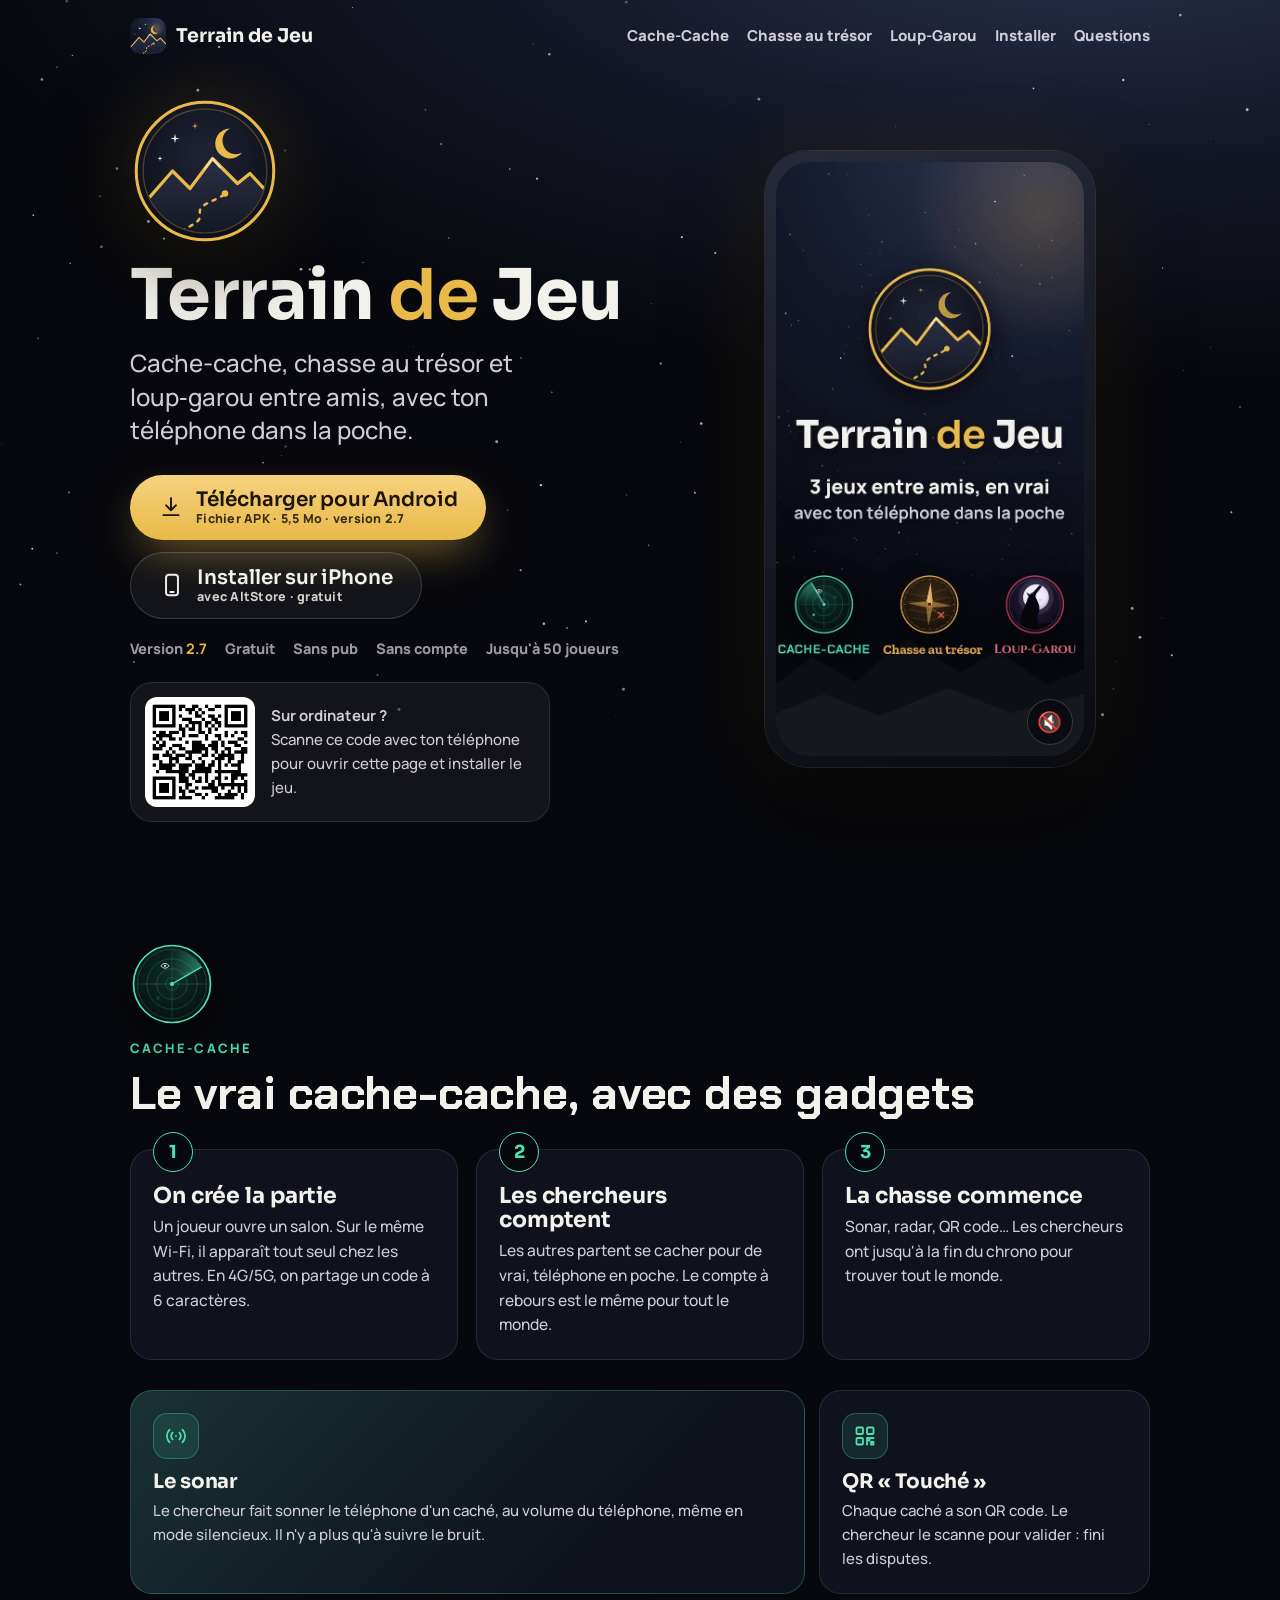
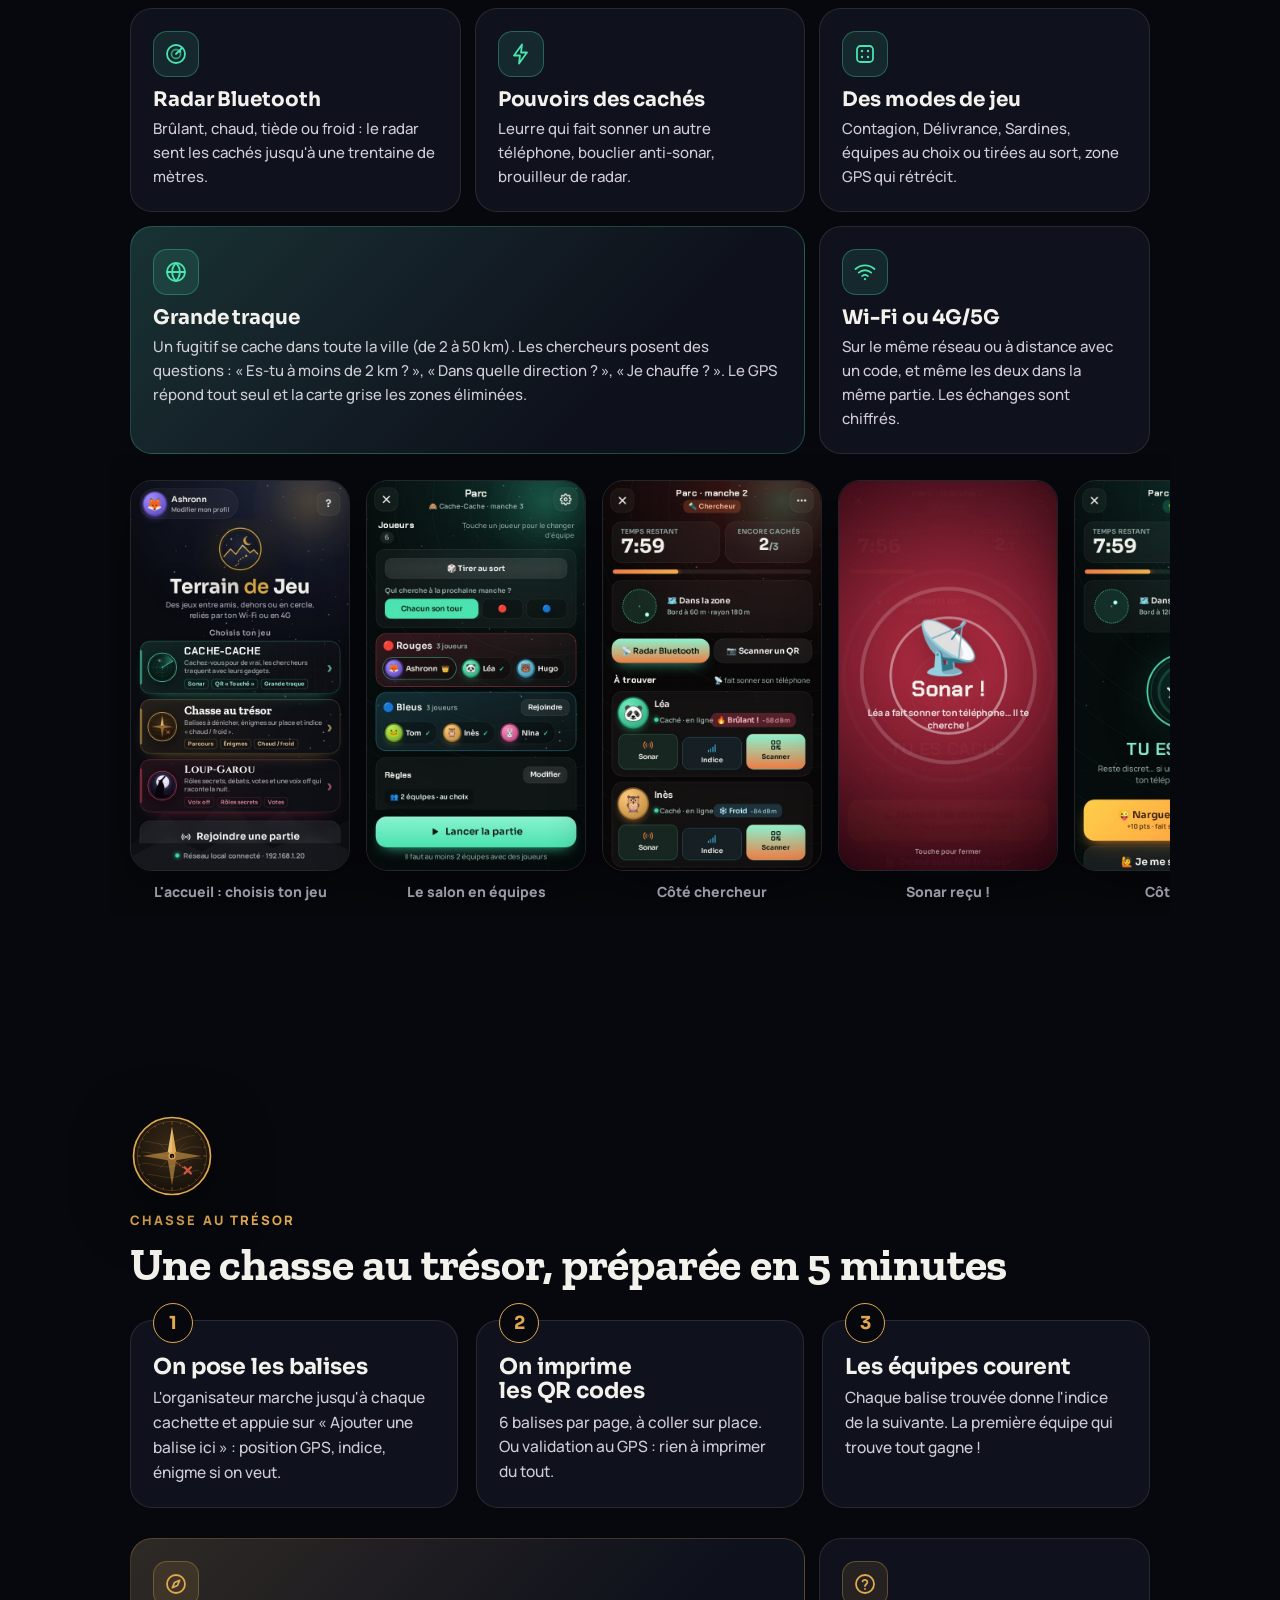
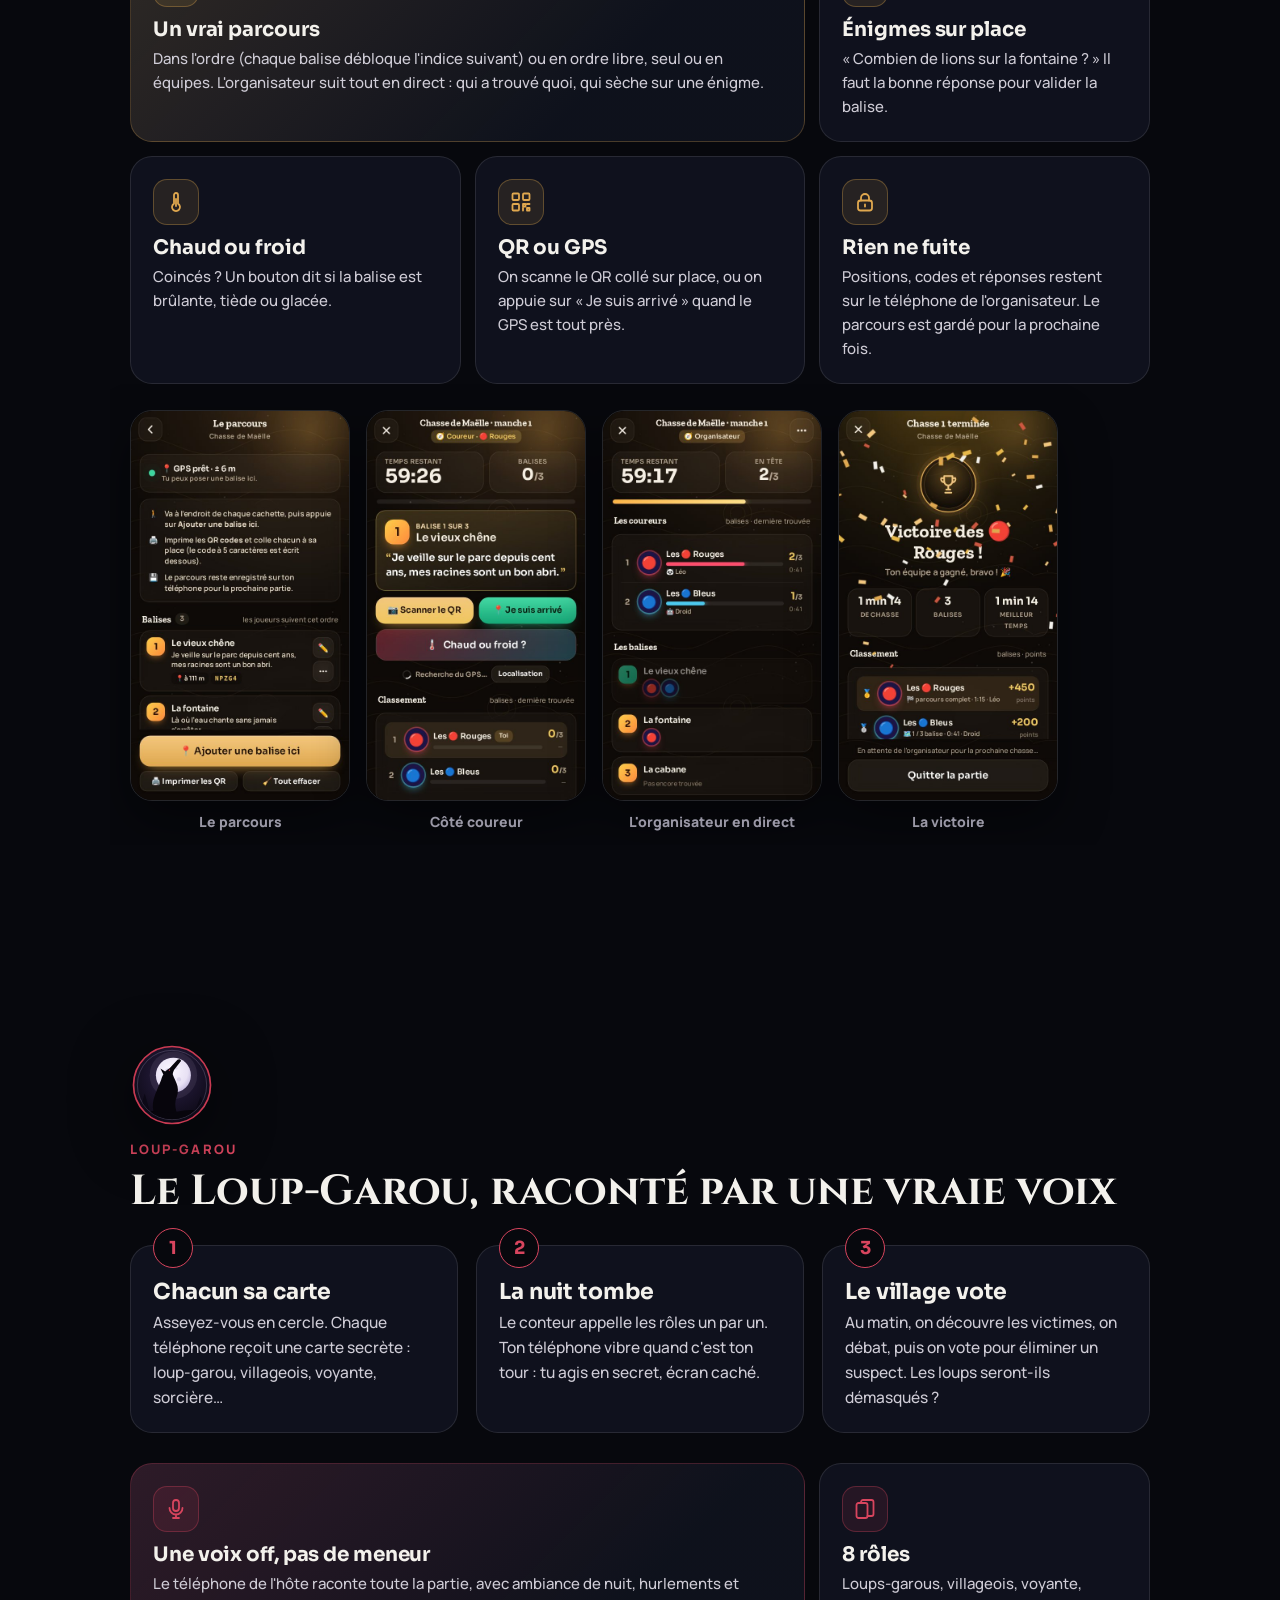
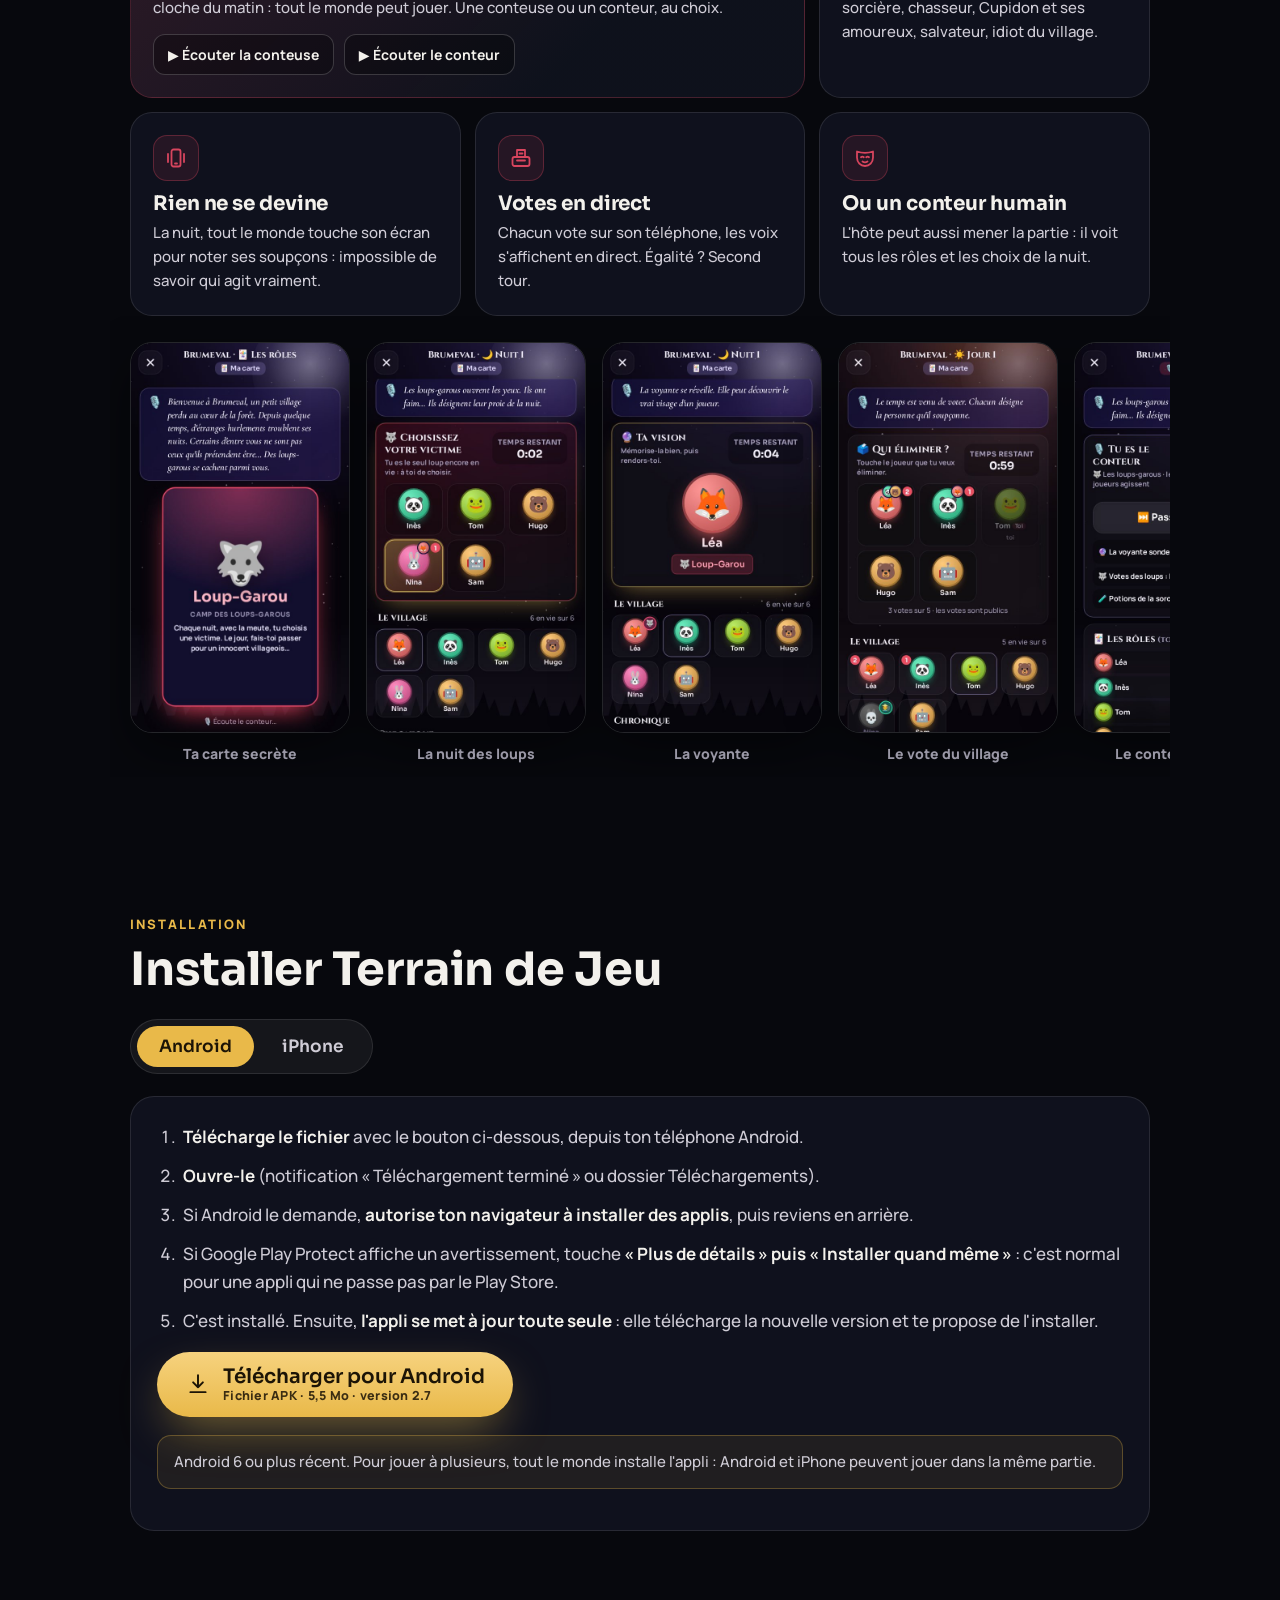
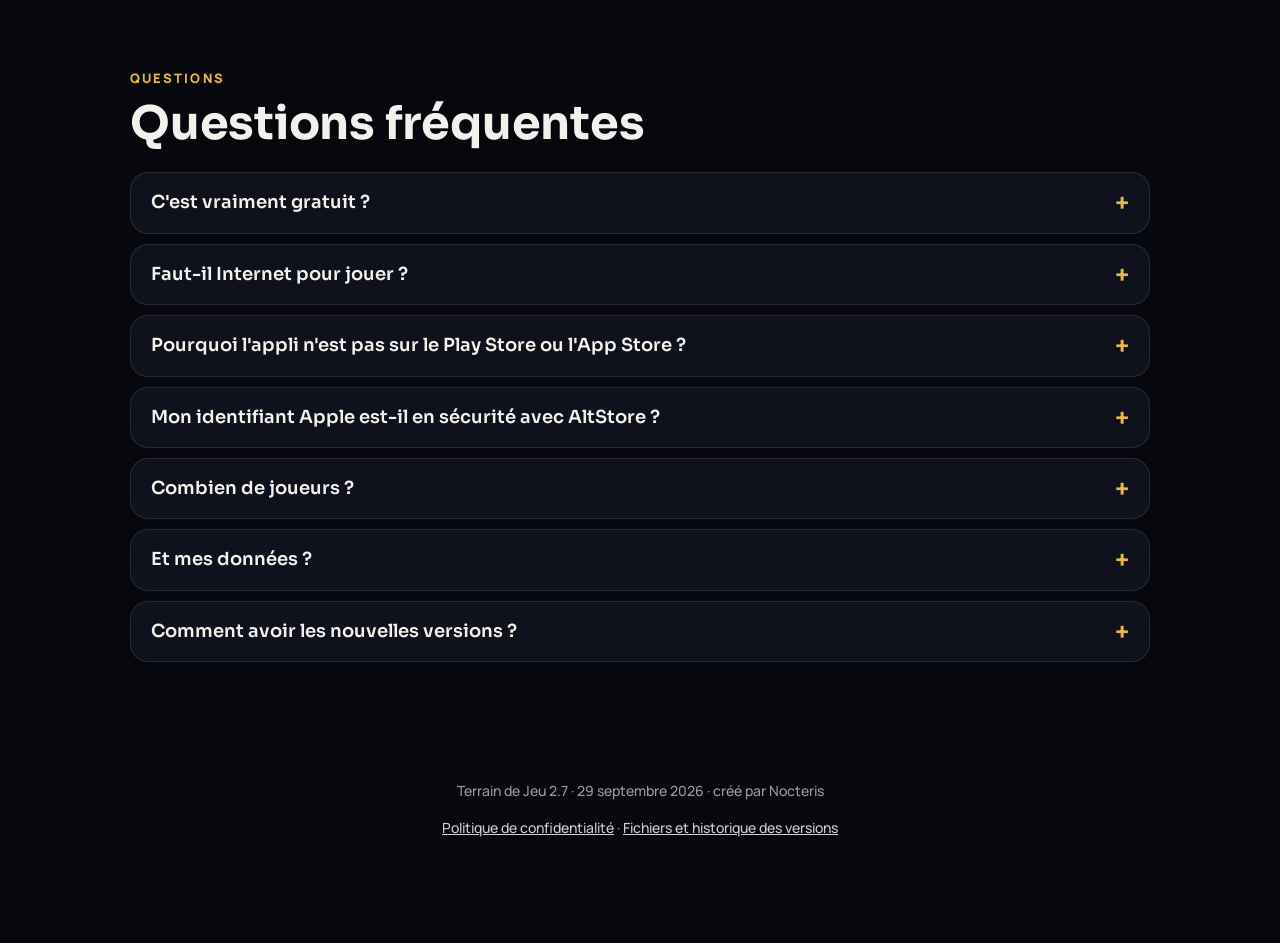
==== commit a297f9f7: "Site de téléchargement" ====
--- a/index.html
+++ b/index.html
@@ -88,11 +88,9 @@
   .facts b { color: var(--gold); }
   .phone { position: relative; width: min(330px, 78vw); aspect-ratio: 9 / 16.8; margin-inline: auto; border-radius: 44px; padding: 11px;
     background: linear-gradient(160deg, #262a38, #0a0b11); box-shadow: 0 0 0 1px rgba(255,255,255,.1), 0 40px 90px rgba(0,0,0,.6), 0 0 90px rgba(233,185,73,.12); }
-  .phone .scr { position: relative; width: 100%; height: 100%; border-radius: 34px; overflow: hidden; background: #000; }
-  .phone .scr img { position: absolute; inset: 0; width: 100%; height: 100%; object-fit: cover; opacity: 0; animation: slide 16s infinite; }
-  .phone .scr img:nth-child(1) { animation-delay: 0s; } .phone .scr img:nth-child(2) { animation-delay: 4s; }
-  .phone .scr img:nth-child(3) { animation-delay: 8s; } .phone .scr img:nth-child(4) { animation-delay: 12s; }
-  @keyframes slide { 0% { opacity: 0; transform: scale(1.03); } 4%, 25% { opacity: 1; transform: none; } 29%, 100% { opacity: 0; } }
+  .phone video { width: 100%; height: 100%; object-fit: cover; border-radius: 34px; background: #000; display: block; }
+  .phone .sound { position: absolute; right: 22px; bottom: 22px; width: 46px; height: 46px; border-radius: 50%; border: 1px solid rgba(255,255,255,.18); cursor: pointer;
+    background: rgba(7,8,13,.7); color: #fff; font-size: 20px; backdrop-filter: blur(6px); }
   .qrbox { display: none; align-items: center; gap: 16px; margin-top: 22px; padding: 14px; border-radius: 22px; background: rgba(255,255,255,.05); border: 1px solid var(--line); max-width: 420px; }
   .qrbox img { width: 110px; height: 110px; border-radius: 12px; background: #fff; padding: 6px; }
   .qrbox p { margin: 0; font-size: 15px; color: var(--soft); }
@@ -213,7 +211,7 @@
     .stage h3 { font-size: 22px; }
     .btn.alt, .panel .btn { width: 100%; }
   }
-  @media (prefers-reduced-motion: reduce) { .emblem *, .phone .scr img { animation: none !important; } .phone .scr img:first-child { opacity: 1; } html { scroll-behavior: auto; } }
+  @media (prefers-reduced-motion: reduce) { .emblem * { animation: none !important; } html { scroll-behavior: auto; } }
 </style>
 </head>
 <body>
@@ -239,7 +237,8 @@
         <div class="qrbox"><img id="qr" alt="QR code du site"><p><b>Sur ordinateur ?</b><br>Scanne ce code avec ton téléphone pour ouvrir cette page et installer le jeu.</p></div>
       </div>
       <div class="phone">
-        <div class="scr" role="img" aria-label="Aperçu de l'appli : l'accueil et les trois jeux"><img src="assets/shots/accueil.jpg" alt=""><img src="assets/shots/page-cache.jpg" alt=""><img src="assets/shots/page-tresor.jpg" alt=""><img src="assets/shots/page-loup.jpg" alt=""></div>
+        <video id="pub" src="assets/pub.mp4" poster="assets/pub.jpg" autoplay muted loop playsinline preload="metadata" aria-label="Vidéo de présentation : Cache-Cache, Chasse au trésor et Loup-Garou"></video>
+        <button class="sound" id="sound" type="button" aria-label="Activer le son">🔇</button>
       </div>
     </div>
 
@@ -552,6 +551,13 @@
     });
   });
 
+  // son de la vidéo
+  var v = $('#pub'), snd = $('#sound');
+  snd.addEventListener('click', function () {
+    v.muted = !v.muted; snd.textContent = v.muted ? '🔇' : '🔊'; snd.setAttribute('aria-label', v.muted ? 'Activer le son' : 'Couper le son');
+    if (!v.muted) { v.currentTime = 0; v.play(); }
+  });
+
   // étoiles
   var c = $('#stars'), dpr = Math.min(2, window.devicePixelRatio || 1);
   function stars() {
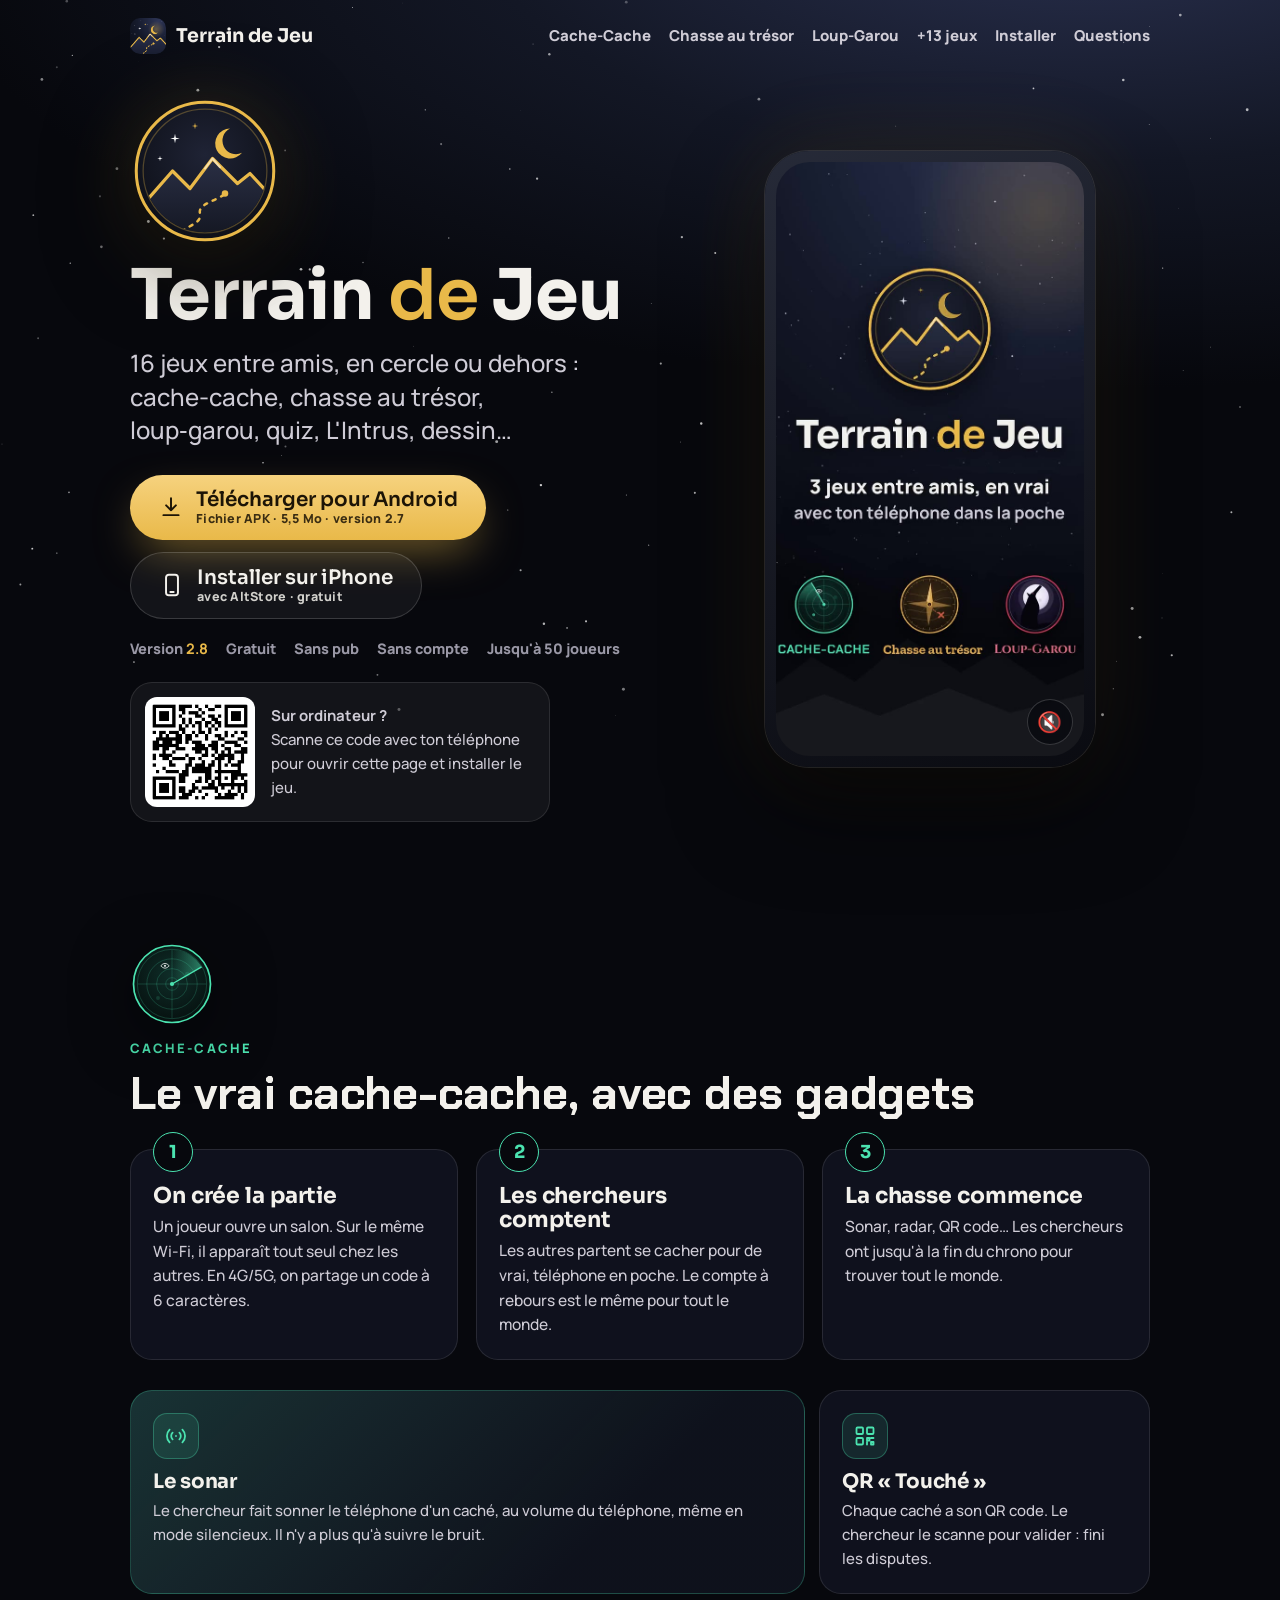
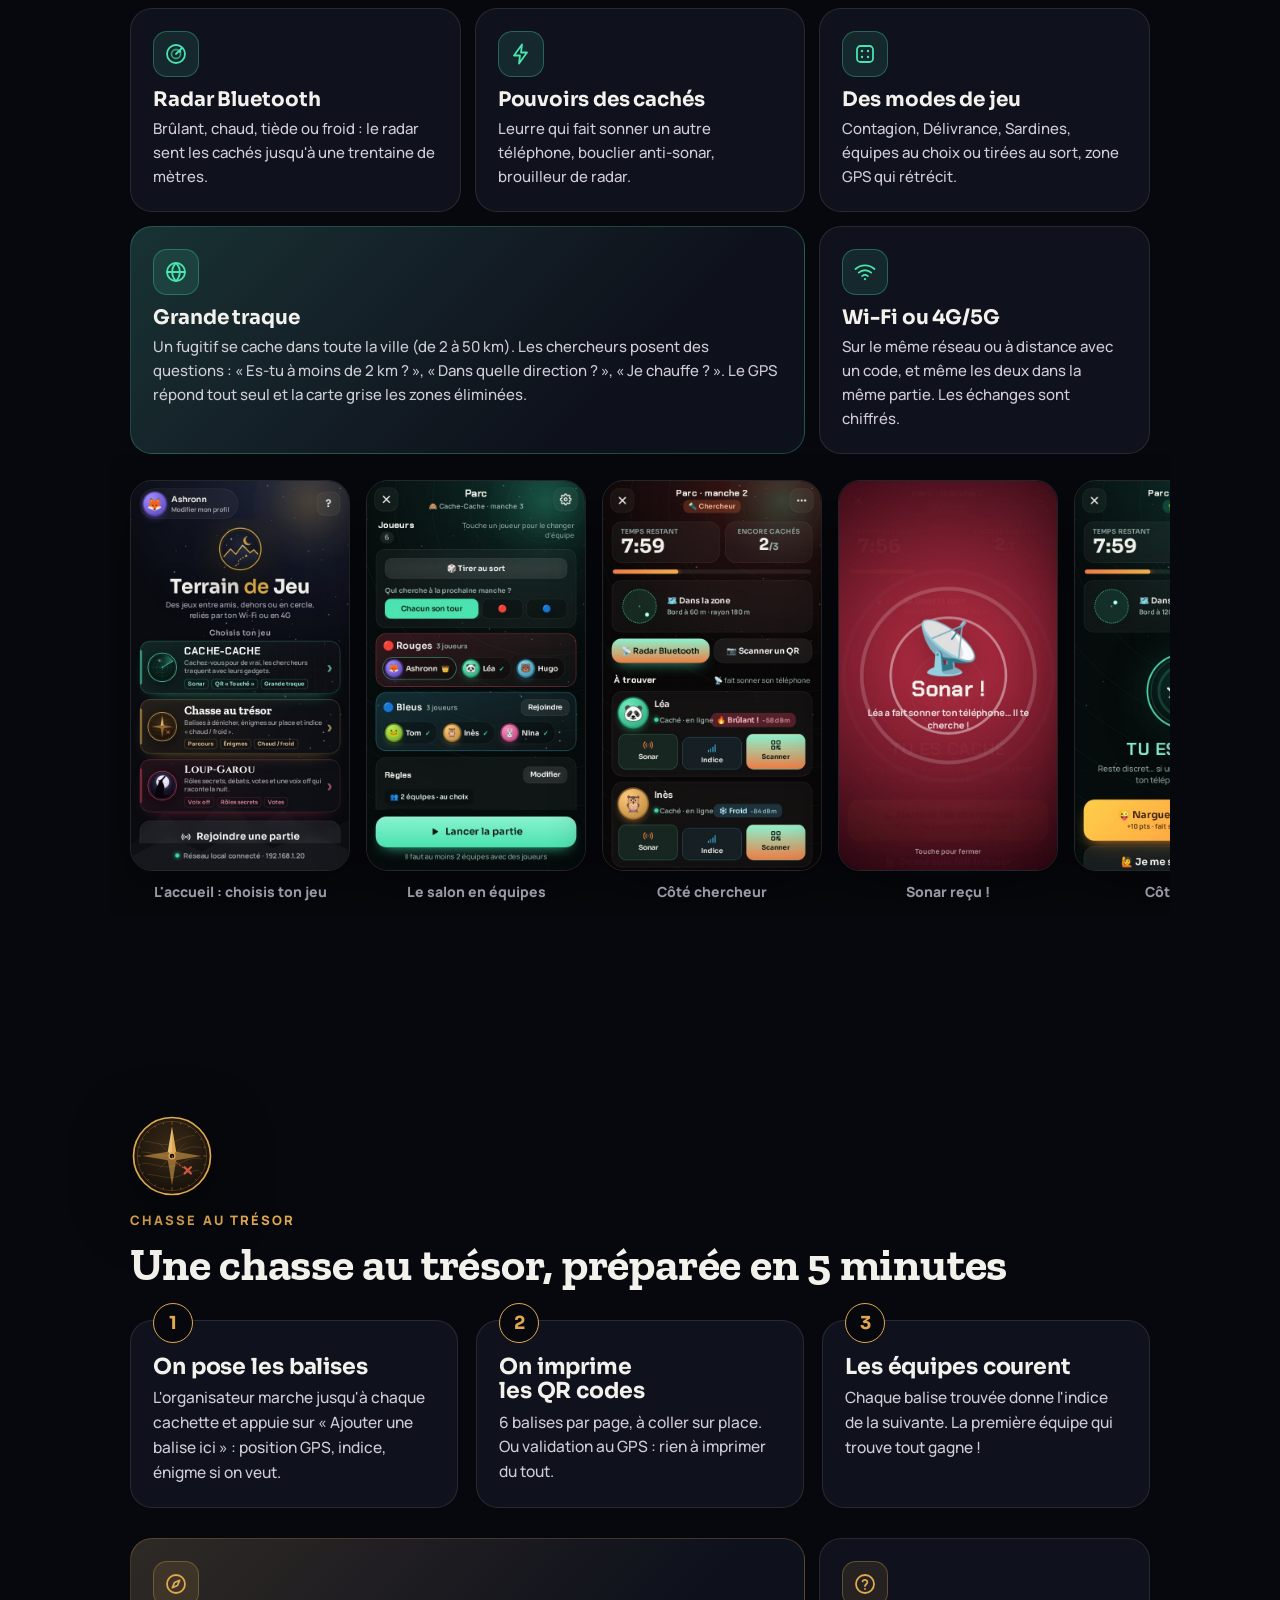
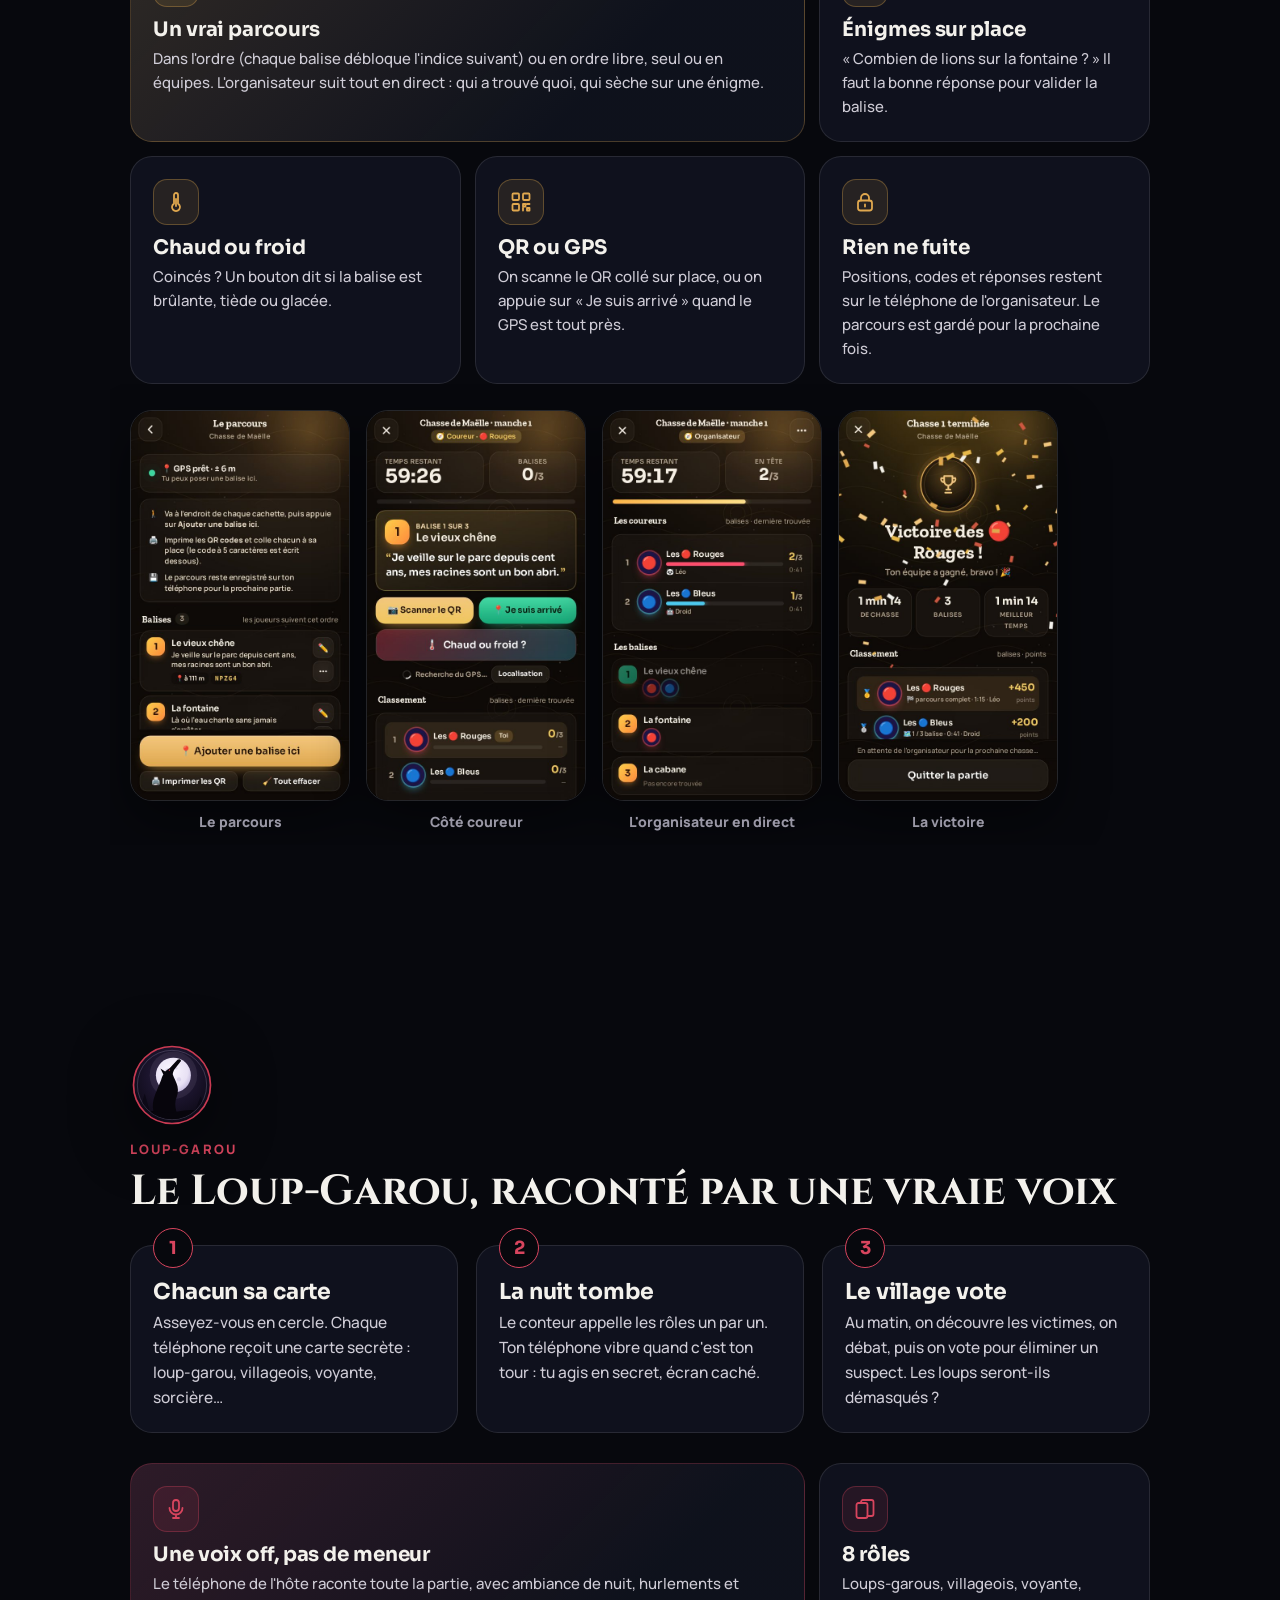
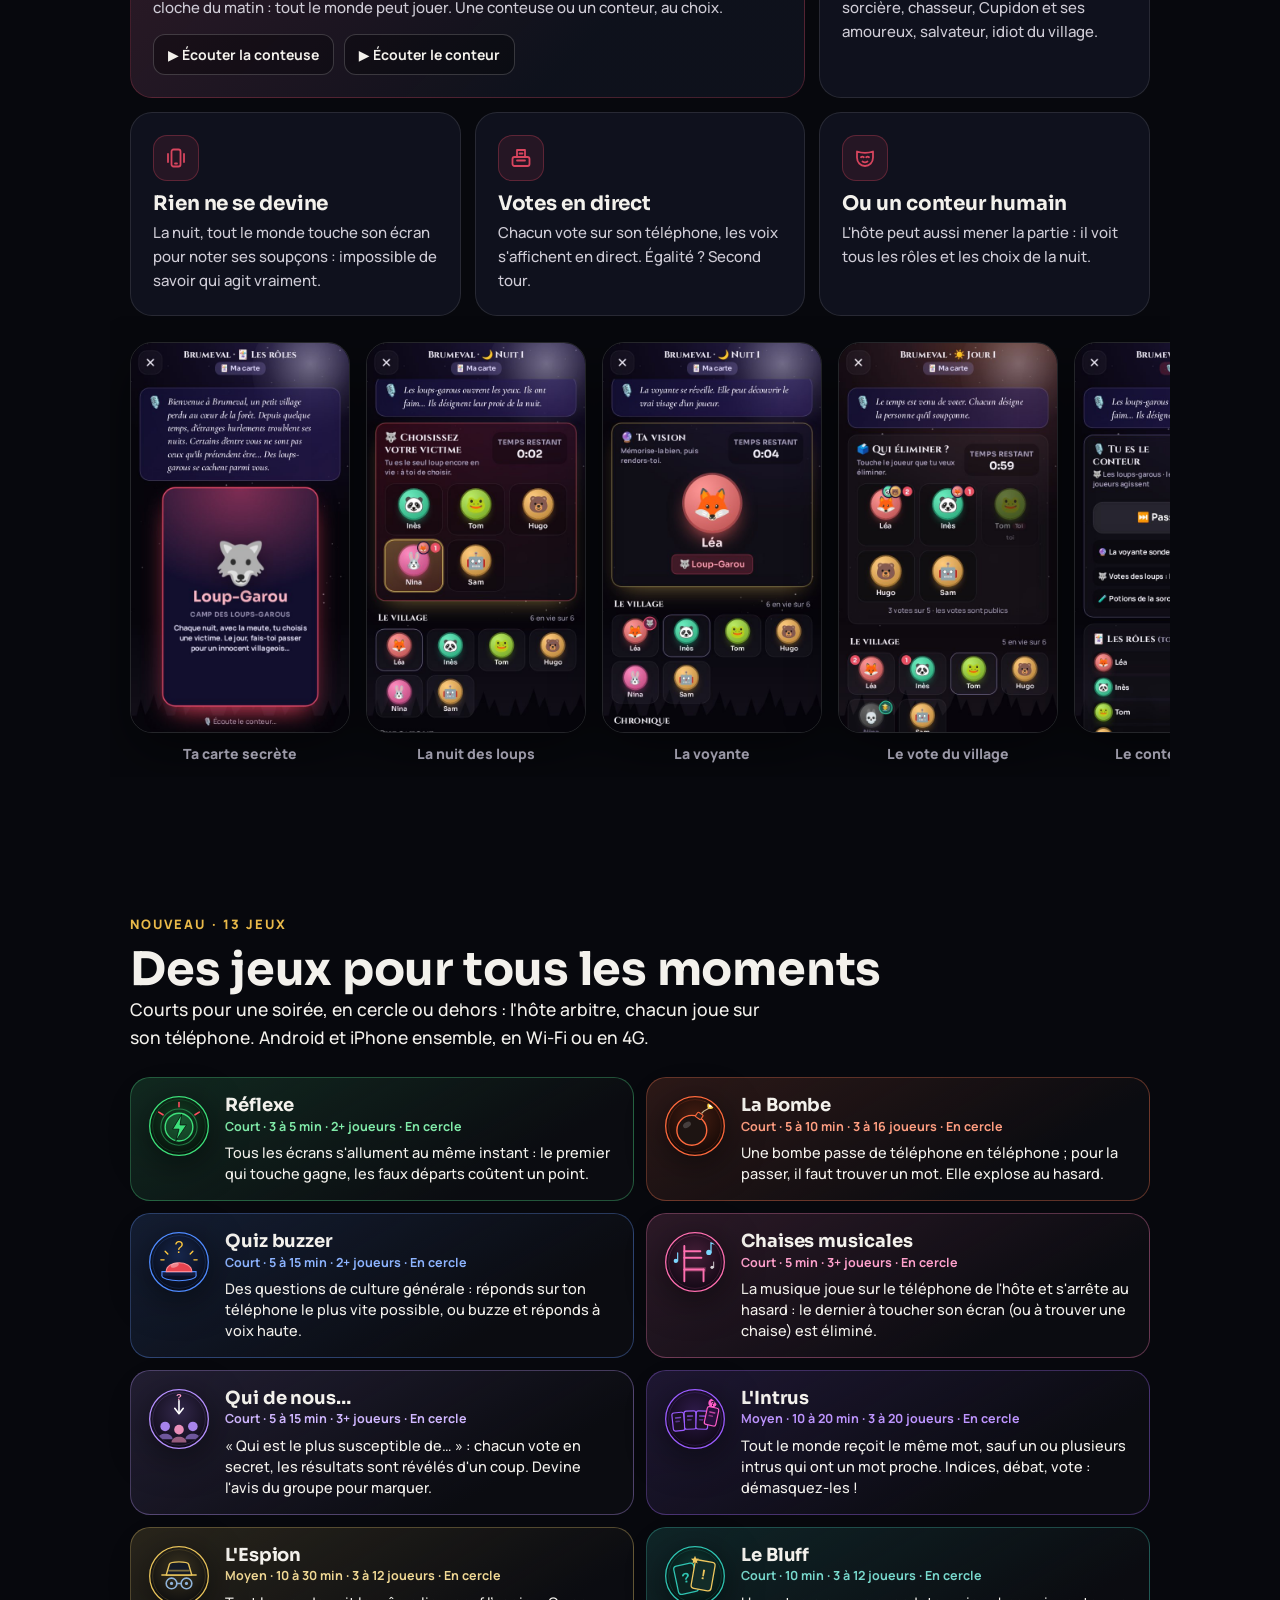
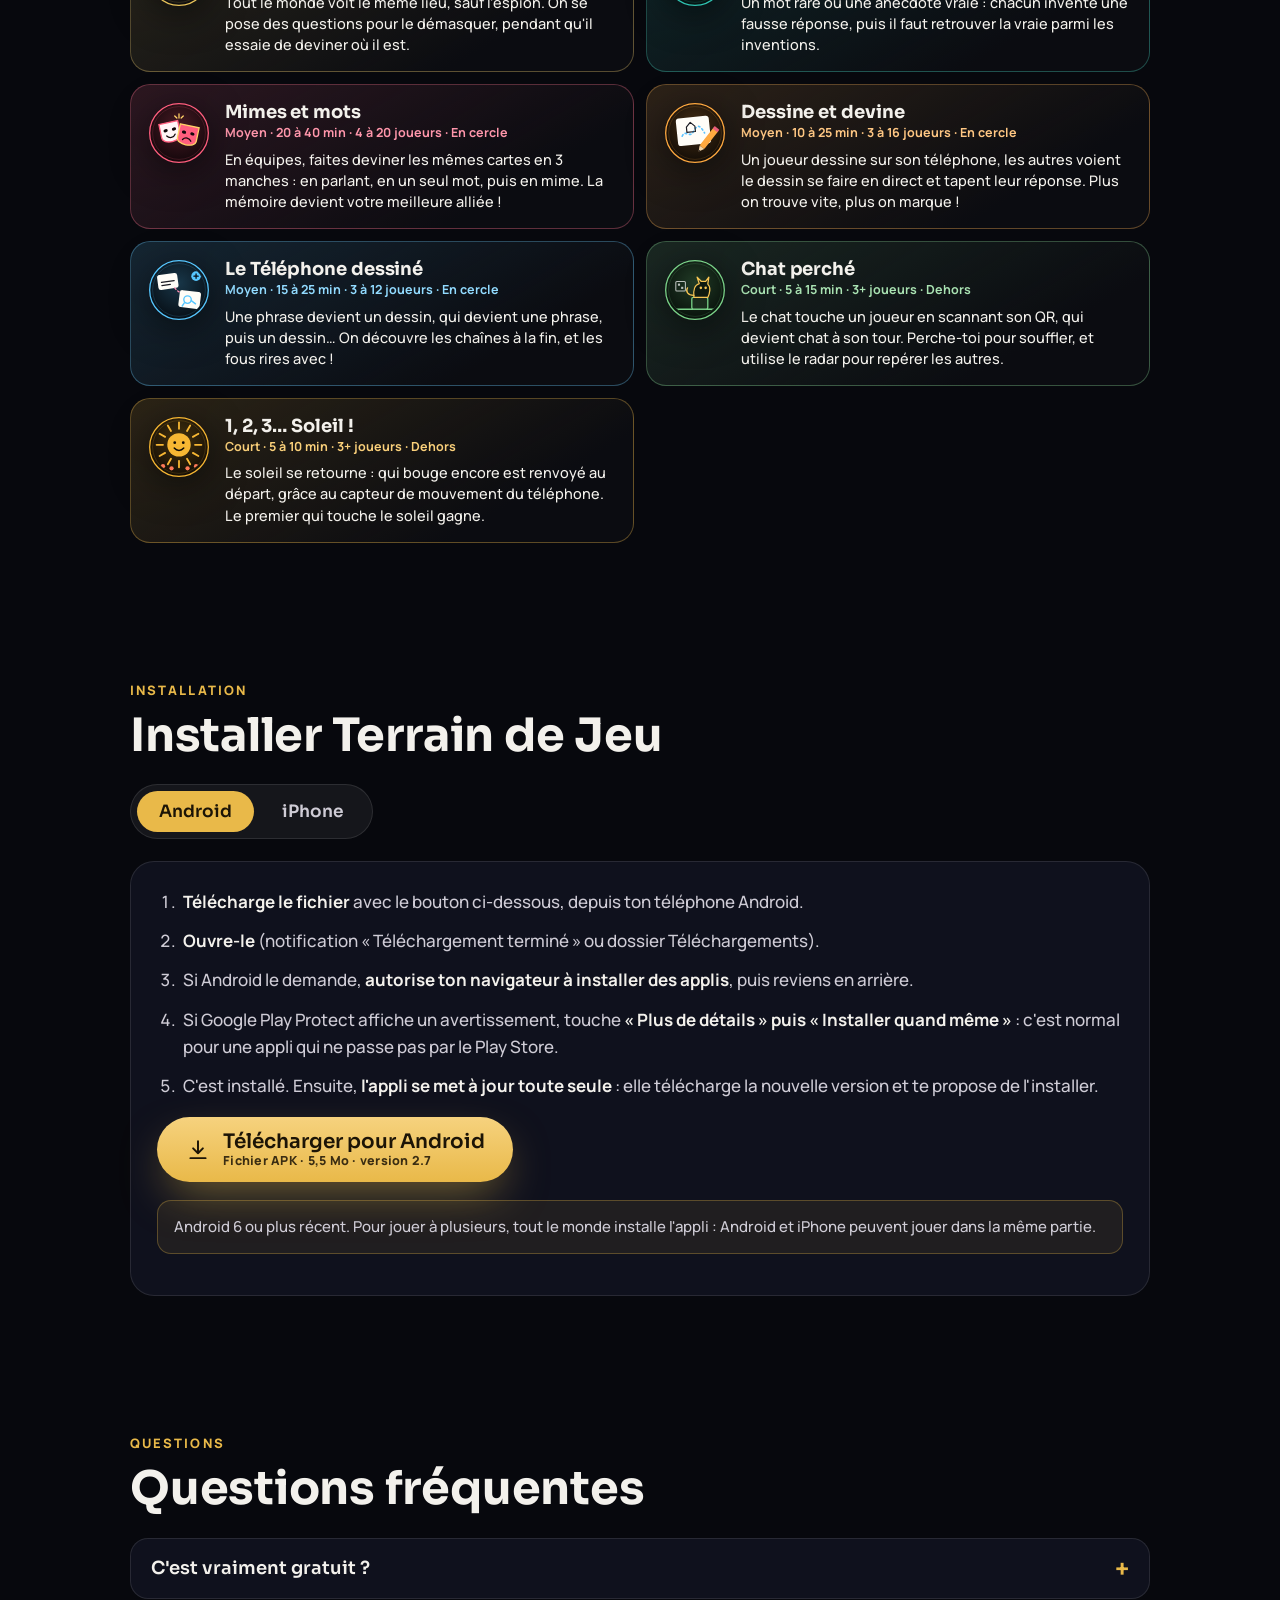
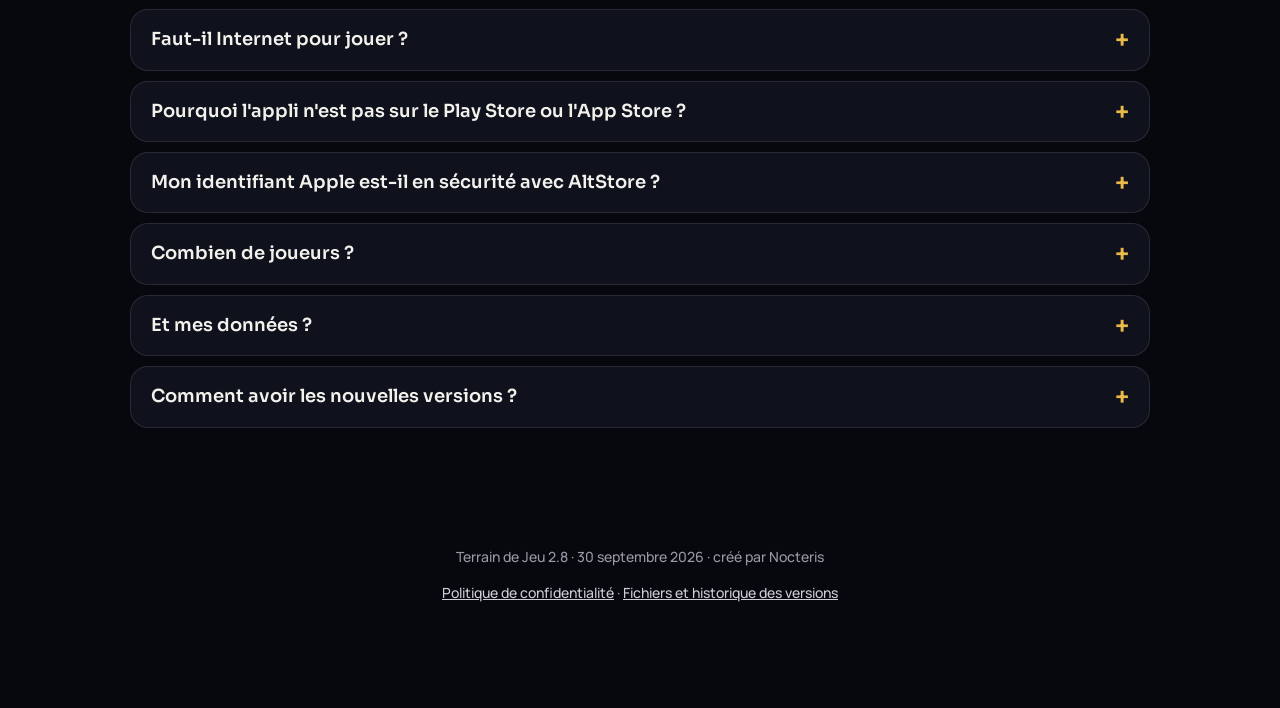
==== commit 796e4aa4: "Terrain de Jeu 2.8 : ios" ====
--- a/index.html
+++ b/index.html
@@ -37,6 +37,14 @@
   #tresor { --acc: var(--brass); --hfont: 'Zilla Slab', 'Sora', serif; }
   #loupgarou { --acc: var(--crimson); --hfont: 'Cinzel', 'Sora', serif; }
   #loupgarou h2 { font-size: clamp(27px, 5vw, 42px); }
+  .mg-grid { display: grid; grid-template-columns: repeat(2, 1fr); gap: 12px; margin-top: 26px; }
+  .mg-tile { display: flex; gap: 14px; align-items: flex-start; padding: 16px; border-radius: 20px; border: 1px solid color-mix(in srgb, var(--gc) 28%, rgba(255,255,255,.06));
+    background: linear-gradient(150deg, color-mix(in srgb, var(--gc) 14%, rgba(12,14,20,.7)), rgba(255,255,255,.02) 75%); }
+  .mg-tile .mg-em { width: 64px; height: auto; flex: none; filter: drop-shadow(0 8px 18px rgba(0,0,0,.5)); }
+  .mg-tile h3 { margin: 2px 0 2px; font-size: 18px; }
+  .mg-tile .meta { margin: 0 0 6px; font-size: 12.5px; font-weight: 700; color: color-mix(in srgb, var(--gc) 65%, #fff); }
+  .mg-tile p { margin: 0; font-size: 14.5px; line-height: 1.45; }
+  #nouveaux .lead { max-width: 640px; }
   .sec-em { width: 84px; height: auto; display: block; margin-bottom: 16px; overflow: visible; filter: drop-shadow(0 14px 30px rgba(0,0,0,.5)); }
   section { padding-block: 64px; }
 
@@ -202,7 +210,7 @@
     .hero { grid-template-columns: 1fr; text-align: center; padding-top: 4px; }
     .hero-em, .tagline { margin-inline: auto; }
     .cta, .facts { justify-content: center; }
-    .steps, .feat { grid-template-columns: 1fr; }
+    .steps, .feat, .mg-grid { grid-template-columns: 1fr; }
     .f.big { grid-column: auto; }
     .top nav { display: none; }
     section { padding-block: 46px; }
@@ -220,7 +228,7 @@
 <div class="wrap">
   <header class="top">
     <a class="mini" href="#"><img src="assets/favicon.png" alt=""> Terrain de Jeu</a>
-    <nav><a href="#jeu">Cache-Cache</a><a href="#tresor">Chasse au trésor</a><a href="#loupgarou">Loup-Garou</a><a href="#installer">Installer</a><a href="#questions">Questions</a></nav>
+    <nav><a href="#jeu">Cache-Cache</a><a href="#tresor">Chasse au trésor</a><a href="#loupgarou">Loup-Garou</a><a href="#nouveaux">+13 jeux</a><a href="#installer">Installer</a><a href="#questions">Questions</a></nav>
   </header>
 
   <main>
@@ -228,7 +236,7 @@
       <div>
         <svg class="emblem em-hub hub-logo site-em hero-em" viewBox="0 0 120 120" aria-hidden="true"><defs><radialGradient id="ehBg" cx=".5" cy=".38" r=".7"><stop offset="0" stop-color="#1f2335"/><stop offset="1" stop-color="#0b0d14"/></radialGradient><linearGradient id="ehHill" x1="0" y1="0" x2="0" y2="1"><stop offset="0" stop-color="#2a2f45"/><stop offset="1" stop-color="#11141e"/></linearGradient><clipPath id="ehClip"><circle cx="60" cy="60" r="49"/></clipPath></defs><circle cx="60" cy="60" r="55" fill="url(#ehBg)"/><circle cx="60" cy="60" r="55" fill="none" stroke="#E9B949" stroke-width="2.4"/><circle cx="60" cy="60" r="49.5" fill="none" stroke="#E9B949" stroke-opacity=".3" stroke-width="1"/><g clip-path="url(#ehClip)"><path class="em-moon" d="M80 26a12 12 0 1 0 9.6 19.4a9.5 9.5 0 1 1 -9.6 -19.4z" fill="#E9B949"/><path d="M6 92 L34 60 L48 74 L66 50 L86 70 L96 62 L120 88 V120 H6 Z" fill="url(#ehHill)"/><path d="M6 92 L34 60 L48 74 L66 50 L86 70 L96 62 L120 88" fill="none" stroke="#E9B949" stroke-width="2.6" stroke-linejoin="round" stroke-linecap="round"/><path d="M60 58 L66 50 L72 57" fill="none" stroke="#fff" stroke-opacity=".55" stroke-width="1.6" stroke-linecap="round" stroke-linejoin="round"/><path class="em-path" d="M30 118 C 40 104, 58 104, 56 94 C 54 86, 70 84, 76 78" fill="none" stroke="#E9B949" stroke-width="2" stroke-dasharray="2.5 5" stroke-linecap="round"/><circle cx="76" cy="78" r="2.6" fill="#E9B949"/><g transform="translate(36 34) scale(0.42)"><path class="em-tw t1" d="M0 -9L1.6 -1.6L9 0L1.6 1.6L0 9L-1.6 1.6L-9 0L-1.6 -1.6Z" fill="#fff"/></g><g transform="translate(52 24) scale(0.28)"><path class="em-tw t2" d="M0 -9L1.6 -1.6L9 0L1.6 1.6L0 9L-1.6 1.6L-9 0L-1.6 -1.6Z" fill="#E9B949"/></g><g transform="translate(24 50) scale(0.24)"><path class="em-tw t3" d="M0 -9L1.6 -1.6L9 0L1.6 1.6L0 9L-1.6 1.6L-9 0L-1.6 -1.6Z" fill="#fff"/></g></g></svg>
         <h1 class="brand">Terrain <i>de</i> Jeu</h1>
-        <p class="tagline">Cache-cache, chasse au trésor et loup&#8209;garou entre amis, avec ton téléphone dans la poche.</p>
+        <p class="tagline">16 jeux entre amis, en cercle ou dehors : cache-cache, chasse au trésor, loup&#8209;garou, quiz, L'Intrus, dessin…</p>
         <div class="cta" id="cta">
           <a class="btn primary" id="dlAndroid" href="CacheCache.apk" download><span class="ic"><svg viewBox="0 0 24 24" fill="none" stroke="currentColor" stroke-width="1.8" stroke-linecap="round" stroke-linejoin="round" aria-hidden="true"><path d="M12 4v11M7.5 10.5L12 15l4.5-4.5M5 19.5h14"/></svg></span><span>Télécharger pour Android<small id="apkInfo">Fichier APK · gratuit</small></span></a>
           <a class="btn ghost" id="dlIos" href="#installer" data-tab="ios"><span class="ic"><svg viewBox="0 0 24 24" fill="none" stroke="currentColor" stroke-width="1.8" stroke-linecap="round" stroke-linejoin="round" aria-hidden="true"><rect x="6.5" y="2.5" width="11" height="19" rx="2.6"/><path d="M10.5 18.5h3"/></svg></span><span>Installer sur iPhone<small>avec AltStore · gratuit</small></span></a>
@@ -326,6 +334,29 @@
         <figure><img src="assets/shots/loupgarou-conteur.jpg" alt="Écran du conteur" loading="lazy"><figcaption>Le conteur voit tout</figcaption></figure>
       </div>
     </section>
+
+<!--mg-games-->
+    <section id="nouveaux">
+      <p class="eyebrow">Nouveau · 13 jeux</p>
+      <h2>Des jeux pour tous les moments</h2>
+      <p class="lead">Courts pour une soirée, en cercle ou dehors : l'hôte arbitre, chacun joue sur son téléphone. Android et iPhone ensemble, en Wi-Fi ou en 4G.</p>
+      <div class="mg-grid">
+        <article class="mg-tile" style="--gc:#3DE07A"><svg class="emblem em-mg em-reflexe still mg-em" viewBox="0 0 120 120" aria-hidden="true"><defs><radialGradient id="mreflexe1Bg" cx=".5" cy=".38" r=".7"><stop offset="0" stop-color="#123e23"/><stop offset="1" stop-color="#050c08"/></radialGradient><clipPath id="mreflexe1Clip"><circle cx="60" cy="60" r="49"/></clipPath></defs><circle cx="60" cy="60" r="55" fill="url(#mreflexe1Bg)"/><circle cx="60" cy="60" r="55" fill="none" stroke="#3DE07A" stroke-width="2.4"/><circle cx="60" cy="60" r="49.5" fill="none" stroke="#3DE07A" stroke-opacity=".3" stroke-width="1"/><g clip-path="url(#mreflexe1Clip)"><circle class="em-pulse" cx="60" cy="62" r="34" fill="none" stroke="#3DE07A" stroke-opacity=".45" stroke-width="2"/><circle cx="60" cy="62" r="26" fill="#3DE07A" fill-opacity=".16" stroke="#3DE07A" stroke-width="2.6"/><path d="M65 38 L48 66 H60 L54 88 L74 58 H62 Z" fill="#3DE07A" stroke="#06100B" stroke-width="1.5" stroke-linejoin="round"/><g stroke="#FF4D5E" stroke-width="3" stroke-linecap="round"><path d="M22 34 l8 5"/><path d="M98 34 l-8 5"/><path d="M60 16 v8"/></g></g></svg><div><h3>Réflexe</h3><p class="meta">Court · 3 à 5 min · 2+ joueurs · En cercle</p><p>Tous les écrans s'allument au même instant : le premier qui touche gagne, les faux départs coûtent un point.</p></div></article>
+        <article class="mg-tile" style="--gc:#FF6A3D"><svg class="emblem em-mg em-bombe still mg-em" viewBox="0 0 120 120" aria-hidden="true"><defs><radialGradient id="mbombe2Bg" cx=".5" cy=".38" r=".7"><stop offset="0" stop-color="#461e12"/><stop offset="1" stop-color="#0e0605"/></radialGradient><clipPath id="mbombe2Clip"><circle cx="60" cy="60" r="49"/></clipPath></defs><circle cx="60" cy="60" r="55" fill="url(#mbombe2Bg)"/><circle cx="60" cy="60" r="55" fill="none" stroke="#FF6A3D" stroke-width="2.4"/><circle cx="60" cy="60" r="49.5" fill="none" stroke="#FF6A3D" stroke-opacity=".3" stroke-width="1"/><g clip-path="url(#mbombe2Clip)"><circle cx="54" cy="68" r="28" fill="#1d1412" stroke="#FF6A3D" stroke-width="2.6"/><ellipse cx="45" cy="58" rx="8" ry="5" fill="#fff" fill-opacity=".18" transform="rotate(-30 45 58)"/><rect x="62" y="36" width="12" height="10" rx="2" transform="rotate(35 68 41)" fill="#2c1f1b" stroke="#FF6A3D" stroke-width="2"/><path d="M73 36 C 78 28, 86 30, 88 24" fill="none" stroke="#c9b28a" stroke-width="2.4" stroke-linecap="round"/><g class="em-pulse"><circle cx="89" cy="22" r="6" fill="#FFD24A"/><circle cx="89" cy="22" r="3" fill="#fff"/></g><g stroke="#FFD24A" stroke-width="2.2" stroke-linecap="round"><path d="M89 10v-4"/><path d="M99 16l3-2"/><path d="M100 26l4 1"/><path d="M80 14l-3-3"/></g></g></svg><div><h3>La Bombe</h3><p class="meta">Court · 5 à 10 min · 3 à 16 joueurs · En cercle</p><p>Une bombe passe de téléphone en téléphone ; pour la passer, il faut trouver un mot. Elle explose au hasard.</p></div></article>
+        <article class="mg-tile" style="--gc:#4F8BFF"><svg class="emblem em-mg em-quiz still mg-em" viewBox="0 0 120 120" aria-hidden="true"><defs><radialGradient id="mquiz3Bg" cx=".5" cy=".38" r=".7"><stop offset="0" stop-color="#16264b"/><stop offset="1" stop-color="#050812"/></radialGradient><clipPath id="mquiz3Clip"><circle cx="60" cy="60" r="49"/></clipPath></defs><circle cx="60" cy="60" r="55" fill="url(#mquiz3Bg)"/><circle cx="60" cy="60" r="55" fill="none" stroke="#4F8BFF" stroke-width="2.4"/><circle cx="60" cy="60" r="49.5" fill="none" stroke="#4F8BFF" stroke-opacity=".3" stroke-width="1"/><g clip-path="url(#mquiz3Clip)"><ellipse cx="60" cy="86" rx="32" ry="9" fill="#0b1026" stroke="#4F8BFF" stroke-width="2"/><path d="M28 86 V78 H92 V86" fill="#141c3e" stroke="#4F8BFF" stroke-width="2"/><path d="M36 78 C 36 56, 84 56, 84 78 Z" fill="#E8434F" stroke="#ff8a92" stroke-width="2"/><ellipse cx="52" cy="66" rx="8" ry="4" fill="#fff" fill-opacity=".35" transform="rotate(-20 52 66)"/><g class="em-tw t1"><text x="60" y="44" text-anchor="middle" font-family="Bebas Neue, sans-serif" font-size="30" fill="#FFC83D">?</text></g><g stroke="#FFC83D" stroke-width="2.6" stroke-linecap="round"><path d="M34 40l5 5"/><path d="M86 40l-5 5"/><path d="M26 56h6"/><path d="M94 56h-6"/></g></g></svg><div><h3>Quiz buzzer</h3><p class="meta">Court · 5 à 15 min · 2+ joueurs · En cercle</p><p>Des questions de culture générale : réponds sur ton téléphone le plus vite possible, ou buzze et réponds à voix haute.</p></div></article>
+        <article class="mg-tile" style="--gc:#FF6FB0"><svg class="emblem em-mg em-chaises still mg-em" viewBox="0 0 120 120" aria-hidden="true"><defs><radialGradient id="mchaises4Bg" cx=".5" cy=".38" r=".7"><stop offset="0" stop-color="#441e37"/><stop offset="1" stop-color="#0b0510"/></radialGradient><clipPath id="mchaises4Clip"><circle cx="60" cy="60" r="49"/></clipPath></defs><circle cx="60" cy="60" r="55" fill="url(#mchaises4Bg)"/><circle cx="60" cy="60" r="55" fill="none" stroke="#FF6FB0" stroke-width="2.4"/><circle cx="60" cy="60" r="49.5" fill="none" stroke="#FF6FB0" stroke-opacity=".3" stroke-width="1"/><g clip-path="url(#mchaises4Clip)"><g stroke="#FF6FB0" stroke-width="3.6" stroke-linecap="round" stroke-linejoin="round" fill="none"><path d="M40 30 V74 H76"/><path d="M40 74 V96"/><path d="M76 74 V96"/><path d="M40 52 H72"/><path d="M40 40 H70"/></g><path d="M40 70 H80 V78 H40 Z" fill="#FF6FB0" fill-opacity=".35"/><g class="em-tw t1" fill="#7CD7FF"><circle cx="86" cy="42" r="5"/><path d="M90 42 V24 L98 27" stroke="#7CD7FF" stroke-width="2.4" fill="none" stroke-linecap="round"/></g><g class="em-tw t2" fill="#7CD7FF"><circle cx="24" cy="58" r="4"/><path d="M27.5 58 V43" stroke="#7CD7FF" stroke-width="2.2" fill="none" stroke-linecap="round"/></g><g class="em-tw t3" fill="#fff" fill-opacity=".8"><circle cx="92" cy="70" r="3"/><path d="M95 70 V60" stroke="#fff" stroke-opacity=".8" stroke-width="1.8" stroke-linecap="round"/></g></g></svg><div><h3>Chaises musicales</h3><p class="meta">Court · 5 min · 3+ joueurs · En cercle</p><p>La musique joue sur le téléphone de l'hôte et s'arrête au hasard : le dernier à toucher son écran (ou à trouver une chaise) est éliminé.</p></div></article>
+        <article class="mg-tile" style="--gc:#B690FF"><svg class="emblem em-mg em-quinous still mg-em" viewBox="0 0 120 120" aria-hidden="true"><defs><radialGradient id="mquinous5Bg" cx=".5" cy=".38" r=".7"><stop offset="0" stop-color="#32274a"/><stop offset="1" stop-color="#0a0711"/></radialGradient><clipPath id="mquinous5Clip"><circle cx="60" cy="60" r="49"/></clipPath></defs><circle cx="60" cy="60" r="55" fill="url(#mquinous5Bg)"/><circle cx="60" cy="60" r="55" fill="none" stroke="#B690FF" stroke-width="2.4"/><circle cx="60" cy="60" r="49.5" fill="none" stroke="#B690FF" stroke-opacity=".3" stroke-width="1"/><g clip-path="url(#mquinous5Clip)"><circle cx="34" cy="74" r="9" fill="#B690FF" fill-opacity=".9"/><path d="M20 98 C 20 84, 48 84, 48 98 Z" fill="#B690FF" fill-opacity=".55"/><circle cx="86" cy="74" r="9" fill="#B690FF" fill-opacity=".9"/><path d="M72 98 C 72 84, 100 84, 100 98 Z" fill="#B690FF" fill-opacity=".55"/><circle cx="60" cy="80" r="9" fill="#FF9CC8" fill-opacity=".9"/><path d="M46 104 C 46 90, 74 90, 74 104 Z" fill="#FF9CC8" fill-opacity=".55"/><g class="em-tw t1"><path d="M60 26 l0 22" stroke="#fff" stroke-width="3" stroke-linecap="round"/><path d="M52 40 L60 50 L68 40" fill="none" stroke="#fff" stroke-width="3" stroke-linecap="round" stroke-linejoin="round"/></g><text x="60" y="24" text-anchor="middle" font-family="Fredoka, sans-serif" font-size="18" font-weight="600" fill="#FF9CC8">?</text></g></svg><div><h3>Qui de nous…</h3><p class="meta">Court · 5 à 15 min · 3+ joueurs · En cercle</p><p>« Qui est le plus susceptible de… » : chacun vote en secret, les résultats sont révélés d'un coup. Devine l'avis du groupe pour marquer.</p></div></article>
+        <article class="mg-tile" style="--gc:#9B5CFF"><svg class="emblem em-mg em-intrus still mg-em" viewBox="0 0 120 120" aria-hidden="true"><defs><radialGradient id="mintrus6Bg" cx=".5" cy=".38" r=".7"><stop offset="0" stop-color="#2d1a48"/><stop offset="1" stop-color="#0b050f"/></radialGradient><clipPath id="mintrus6Clip"><circle cx="60" cy="60" r="49"/></clipPath></defs><circle cx="60" cy="60" r="55" fill="url(#mintrus6Bg)"/><circle cx="60" cy="60" r="55" fill="none" stroke="#9B5CFF" stroke-width="2.4"/><circle cx="60" cy="60" r="49.5" fill="none" stroke="#9B5CFF" stroke-opacity=".3" stroke-width="1"/><g clip-path="url(#mintrus6Clip)"><g transform="rotate(-6 29 65)"><rect x="18" y="48" width="22" height="34" rx="4" fill="#1b1024" stroke="#9B5CFF" stroke-width="2.2"/><rect x="23" y="56" width="12" height="3" rx="1.5" fill="#9B5CFF" fill-opacity=".7"/><rect x="23" y="63" width="9" height="3" rx="1.5" fill="#9B5CFF" fill-opacity=".45"/></g><g transform="rotate(-2 51 62)"><rect x="40" y="45" width="22" height="34" rx="4" fill="#1b1024" stroke="#9B5CFF" stroke-width="2.2"/><rect x="45" y="53" width="12" height="3" rx="1.5" fill="#9B5CFF" fill-opacity=".7"/><rect x="45" y="60" width="9" height="3" rx="1.5" fill="#9B5CFF" fill-opacity=".45"/></g><g transform="rotate(2 73 62)"><rect x="62" y="45" width="22" height="34" rx="4" fill="#1b1024" stroke="#9B5CFF" stroke-width="2.2"/><rect x="67" y="53" width="12" height="3" rx="1.5" fill="#9B5CFF" fill-opacity=".7"/><rect x="67" y="60" width="9" height="3" rx="1.5" fill="#9B5CFF" fill-opacity=".45"/></g><g class="em-halo"><g transform="rotate(12 91 55)"><rect x="80" y="38" width="22" height="34" rx="4" fill="#2a0f3d" stroke="#FF5CC8" stroke-width="2.2"/><rect x="85" y="46" width="12" height="3" rx="1.5" fill="#FF5CC8" fill-opacity=".7"/><rect x="85" y="53" width="9" height="3" rx="1.5" fill="#FF5CC8" fill-opacity=".45"/></g></g><circle cx="93" cy="30" r="8" fill="#FF5CC8"/><text x="93" y="35" text-anchor="middle" font-family="Space Grotesk, sans-serif" font-size="13" font-weight="700" fill="#0E0714">?</text></g></svg><div><h3>L'Intrus</h3><p class="meta">Moyen · 10 à 20 min · 3 à 20 joueurs · En cercle</p><p>Tout le monde reçoit le même mot, sauf un ou plusieurs intrus qui ont un mot proche. Indices, débat, vote : démasquez-les !</p></div></article>
+        <article class="mg-tile" style="--gc:#E8C35A"><svg class="emblem em-mg em-espion still mg-em" viewBox="0 0 120 120" aria-hidden="true"><defs><radialGradient id="mespion7Bg" cx=".5" cy=".38" r=".7"><stop offset="0" stop-color="#3a3320"/><stop offset="1" stop-color="#07080c"/></radialGradient><clipPath id="mespion7Clip"><circle cx="60" cy="60" r="49"/></clipPath></defs><circle cx="60" cy="60" r="55" fill="url(#mespion7Bg)"/><circle cx="60" cy="60" r="55" fill="none" stroke="#E8C35A" stroke-width="2.4"/><circle cx="60" cy="60" r="49.5" fill="none" stroke="#E8C35A" stroke-opacity=".3" stroke-width="1"/><g clip-path="url(#mespion7Clip)"><path d="M28 58 H92" stroke="#E8C35A" stroke-width="3" stroke-linecap="round"/><path d="M36 58 L42 38 C 44 32, 76 32, 78 38 L84 58 Z" fill="#141a26" stroke="#E8C35A" stroke-width="2.6" stroke-linejoin="round"/><path d="M40 50 H80" stroke="#E8C35A" stroke-opacity=".5" stroke-width="3"/><g class="em-eye"><circle cx="46" cy="74" r="10" fill="none" stroke="#8FB3D9" stroke-width="3"/><circle cx="74" cy="74" r="10" fill="none" stroke="#8FB3D9" stroke-width="3"/><path d="M56 74 H64" stroke="#8FB3D9" stroke-width="3"/></g><circle cx="46" cy="74" r="3" fill="#8FB3D9"/><circle cx="74" cy="74" r="3" fill="#8FB3D9"/></g></svg><div><h3>L'Espion</h3><p class="meta">Moyen · 10 à 30 min · 3 à 12 joueurs · En cercle</p><p>Tout le monde voit le même lieu, sauf l'espion. On se pose des questions pour le démasquer, pendant qu'il essaie de deviner où il est.</p></div></article>
+        <article class="mg-tile" style="--gc:#2FC4B2"><svg class="emblem em-mg em-bluff still mg-em" viewBox="0 0 120 120" aria-hidden="true"><defs><radialGradient id="mbluff8Bg" cx=".5" cy=".38" r=".7"><stop offset="0" stop-color="#0e3834"/><stop offset="1" stop-color="#040d0c"/></radialGradient><clipPath id="mbluff8Clip"><circle cx="60" cy="60" r="49"/></clipPath></defs><circle cx="60" cy="60" r="55" fill="url(#mbluff8Bg)"/><circle cx="60" cy="60" r="55" fill="none" stroke="#2FC4B2" stroke-width="2.4"/><circle cx="60" cy="60" r="49.5" fill="none" stroke="#2FC4B2" stroke-opacity=".3" stroke-width="1"/><g clip-path="url(#mbluff8Clip)"><g transform="rotate(-12 44 64)"><rect x="24" y="38" width="38" height="54" rx="6" fill="#0b2220" stroke="#2FC4B2" stroke-width="2.4"/><text x="43" y="72" text-anchor="middle" font-family="Space Grotesk, sans-serif" font-weight="700" font-size="26" fill="#2FC4B2">?</text></g><g transform="rotate(10 76 60)"><rect x="56" y="32" width="38" height="54" rx="6" fill="#132c28" stroke="#F0C75E" stroke-width="2.4"/><text x="75" y="66" text-anchor="middle" font-family="Space Grotesk, sans-serif" font-weight="700" font-size="26" fill="#F0C75E">!</text></g><g class="em-tw t2"><path d="M60 22 l2.2 5 5.4.6-4 3.6 1.2 5.3-4.8-2.8-4.8 2.8 1.2-5.3-4-3.6 5.4-.6z" fill="#F0C75E"/></g></g></svg><div><h3>Le Bluff</h3><p class="meta">Court · 10 min · 3 à 12 joueurs · En cercle</p><p>Un mot rare ou une anecdote vraie : chacun invente une fausse réponse, puis il faut retrouver la vraie parmi les inventions.</p></div></article>
+        <article class="mg-tile" style="--gc:#FF5E7E"><svg class="emblem em-mg em-mimes still mg-em" viewBox="0 0 120 120" aria-hidden="true"><defs><radialGradient id="mmimes9Bg" cx=".5" cy=".38" r=".7"><stop offset="0" stop-color="#471a24"/><stop offset="1" stop-color="#0e0508"/></radialGradient><clipPath id="mmimes9Clip"><circle cx="60" cy="60" r="49"/></clipPath></defs><circle cx="60" cy="60" r="55" fill="url(#mmimes9Bg)"/><circle cx="60" cy="60" r="55" fill="none" stroke="#FF5E7E" stroke-width="2.4"/><circle cx="60" cy="60" r="49.5" fill="none" stroke="#FF5E7E" stroke-opacity=".3" stroke-width="1"/><g clip-path="url(#mmimes9Clip)"><g transform="rotate(-12 44 60)"><path d="M26 40 H62 V66 C62 80, 26 80, 26 66 Z" fill="#fff4f6" stroke="#FF5E7E" stroke-width="2.4"/><ellipse cx="36" cy="54" rx="4" ry="3" fill="#13070B"/><ellipse cx="52" cy="54" rx="4" ry="3" fill="#13070B"/><path d="M36 64 C 40 70, 48 70, 52 64" fill="none" stroke="#13070B" stroke-width="2.4" stroke-linecap="round"/></g><g transform="rotate(12 76 66)"><path d="M58 46 H94 V72 C94 86, 58 86, 58 72 Z" fill="#FF5E7E" stroke="#FFD166" stroke-width="2.4"/><ellipse cx="68" cy="60" rx="4" ry="3" fill="#13070B"/><ellipse cx="84" cy="60" rx="4" ry="3" fill="#13070B"/><path d="M68 74 C 72 68, 80 68, 84 74" fill="none" stroke="#13070B" stroke-width="2.4" stroke-linecap="round"/></g><g class="em-tw t1"><path d="M60 24 v8M52 28l4 4M68 28l-4 4" stroke="#FFD166" stroke-width="2.4" stroke-linecap="round"/></g></g></svg><div><h3>Mimes et mots</h3><p class="meta">Moyen · 20 à 40 min · 4 à 20 joueurs · En cercle</p><p>En équipes, faites deviner les mêmes cartes en 3 manches : en parlant, en un seul mot, puis en mime. La mémoire devient votre meilleure alliée !</p></div></article>
+        <article class="mg-tile" style="--gc:#FFA940"><svg class="emblem em-mg em-dessin still mg-em" viewBox="0 0 120 120" aria-hidden="true"><defs><radialGradient id="mdessin10Bg" cx=".5" cy=".38" r=".7"><stop offset="0" stop-color="#452e14"/><stop offset="1" stop-color="#0c0805"/></radialGradient><clipPath id="mdessin10Clip"><circle cx="60" cy="60" r="49"/></clipPath></defs><circle cx="60" cy="60" r="55" fill="url(#mdessin10Bg)"/><circle cx="60" cy="60" r="55" fill="none" stroke="#FFA940" stroke-width="2.4"/><circle cx="60" cy="60" r="49.5" fill="none" stroke="#FFA940" stroke-opacity=".3" stroke-width="1"/><g clip-path="url(#mdessin10Clip)"><rect x="26" y="30" width="62" height="52" rx="6" fill="#FFFDF7" transform="rotate(-6 57 56)"/><path class="em-path" d="M36 66 C 42 52, 50 72, 58 56 S 72 50, 78 60" fill="none" stroke="#5CC3FF" stroke-width="3" stroke-linecap="round" stroke-dasharray="3 5"/><path d="M44 48 L52 40 L60 48 V58 H44 Z" fill="none" stroke="#1B1B22" stroke-width="2.2" stroke-linejoin="round" transform="rotate(-6 52 50)"/><g transform="rotate(38 82 76)"><rect x="76" y="46" width="11" height="44" rx="2" fill="#FFA940"/><path d="M76 90 L81.5 100 L87 90 Z" fill="#f7d7a8"/><path d="M80 97 L81.5 100 L83 97 Z" fill="#1B1B22"/><rect x="76" y="44" width="11" height="6" fill="#e95d7a"/></g></g></svg><div><h3>Dessine et devine</h3><p class="meta">Moyen · 10 à 25 min · 3 à 16 joueurs · En cercle</p><p>Un joueur dessine sur son téléphone, les autres voient le dessin se faire en direct et tapent leur réponse. Plus on trouve vite, plus on marque !</p></div></article>
+        <article class="mg-tile" style="--gc:#57C7FF"><svg class="emblem em-mg em-telephone still mg-em" viewBox="0 0 120 120" aria-hidden="true"><defs><radialGradient id="mtelephone11Bg" cx=".5" cy=".38" r=".7"><stop offset="0" stop-color="#183648"/><stop offset="1" stop-color="#050a10"/></radialGradient><clipPath id="mtelephone11Clip"><circle cx="60" cy="60" r="49"/></clipPath></defs><circle cx="60" cy="60" r="55" fill="url(#mtelephone11Bg)"/><circle cx="60" cy="60" r="55" fill="none" stroke="#57C7FF" stroke-width="2.4"/><circle cx="60" cy="60" r="49.5" fill="none" stroke="#57C7FF" stroke-opacity=".3" stroke-width="1"/><g clip-path="url(#mtelephone11Clip)"><rect x="20" y="30" width="38" height="28" rx="5" fill="#FFFDF7" transform="rotate(-8 39 44)"/><path d="M27 44 h24 M27 50 h16" stroke="#1B1B22" stroke-width="2.4" stroke-linecap="round" transform="rotate(-8 39 44)"/><path class="em-path" d="M52 56 C 60 66, 62 62, 68 70" fill="none" stroke="#FF8FB1" stroke-width="2.6" stroke-dasharray="3 5" stroke-linecap="round"/><rect x="60" y="62" width="40" height="32" rx="5" fill="#FFFDF7" transform="rotate(7 80 78)"/><circle cx="76" cy="78" r="7" fill="none" stroke="#57C7FF" stroke-width="2.6"/><path d="M83 80 l8 6 M70 84 l-4 6" stroke="#57C7FF" stroke-width="2.6" stroke-linecap="round"/><g class="em-tw t1"><circle cx="92" cy="34" r="9" fill="#57C7FF"/><path d="M88 34 h8 M92 30 v8" stroke="#060D15" stroke-width="2.4" stroke-linecap="round"/></g></g></svg><div><h3>Le Téléphone dessiné</h3><p class="meta">Moyen · 15 à 25 min · 3 à 12 joueurs · En cercle</p><p>Une phrase devient un dessin, qui devient une phrase, puis un dessin… On découvre les chaînes à la fin, et les fous rires avec !</p></div></article>
+        <article class="mg-tile" style="--gc:#7BD389"><svg class="emblem em-mg em-chat still mg-em" viewBox="0 0 120 120" aria-hidden="true"><defs><radialGradient id="mchat12Bg" cx=".5" cy=".38" r=".7"><stop offset="0" stop-color="#213b26"/><stop offset="1" stop-color="#050c08"/></radialGradient><clipPath id="mchat12Clip"><circle cx="60" cy="60" r="49"/></clipPath></defs><circle cx="60" cy="60" r="55" fill="url(#mchat12Bg)"/><circle cx="60" cy="60" r="55" fill="none" stroke="#7BD389" stroke-width="2.4"/><circle cx="60" cy="60" r="49.5" fill="none" stroke="#7BD389" stroke-opacity=".3" stroke-width="1"/><g clip-path="url(#mchat12Clip)"><path d="M20 96 H100" stroke="#7BD389" stroke-width="3" stroke-linecap="round"/><rect x="54" y="74" width="30" height="22" rx="3" fill="#1a2b1d" stroke="#7BD389" stroke-width="2.4"/><g class="em-halo"><path d="M58 74 C 56 60, 60 50, 68 48 L 64 36 L 72 44 L 80 44 L 86 36 L 84 49 C 90 54, 88 66, 84 74 Z" fill="#0e1a10" stroke="#F6C453" stroke-width="2.4" stroke-linejoin="round"/><circle cx="71" cy="56" r="2.4" fill="#F6C453"/><circle cx="80" cy="56" r="2.4" fill="#F6C453"/><path d="M58 70 C 46 70, 42 62, 46 56" fill="none" stroke="#F6C453" stroke-width="2.4" stroke-linecap="round"/></g><g class="em-tw t2"><rect x="24" y="44" width="18" height="18" rx="2" fill="none" stroke="#fff" stroke-opacity=".7" stroke-width="2"/><rect x="28" y="48" width="4" height="4" fill="#fff" fill-opacity=".7"/><rect x="34" y="54" width="4" height="4" fill="#fff" fill-opacity=".7"/></g></g></svg><div><h3>Chat perché</h3><p class="meta">Court · 5 à 15 min · 3+ joueurs · Dehors</p><p>Le chat touche un joueur en scannant son QR, qui devient chat à son tour. Perche-toi pour souffler, et utilise le radar pour repérer les autres.</p></div></article>
+        <article class="mg-tile" style="--gc:#F7B733"><svg class="emblem em-mg em-soleil still mg-em" viewBox="0 0 120 120" aria-hidden="true"><defs><radialGradient id="msoleil13Bg" cx=".5" cy=".38" r=".7"><stop offset="0" stop-color="#44320f"/><stop offset="1" stop-color="#0e0904"/></radialGradient><clipPath id="msoleil13Clip"><circle cx="60" cy="60" r="49"/></clipPath></defs><circle cx="60" cy="60" r="55" fill="url(#msoleil13Bg)"/><circle cx="60" cy="60" r="55" fill="none" stroke="#F7B733" stroke-width="2.4"/><circle cx="60" cy="60" r="49.5" fill="none" stroke="#F7B733" stroke-opacity=".3" stroke-width="1"/><g clip-path="url(#msoleil13Clip)"><g class="em-rose"><g stroke="#F7B733" stroke-width="3.4" stroke-linecap="round"><path d="M90.0 56.0 L102.0 56.0"/><path d="M86.0 71.0 L96.4 77.0"/><path d="M75.0 82.0 L81.0 92.4"/><path d="M60.0 86.0 L60.0 98.0"/><path d="M45.0 82.0 L39.0 92.4"/><path d="M34.0 71.0 L23.6 77.0"/><path d="M30.0 56.0 L18.0 56.0"/><path d="M34.0 41.0 L23.6 35.0"/><path d="M45.0 30.0 L39.0 19.6"/><path d="M60.0 26.0 L60.0 14.0"/><path d="M75.0 30.0 L81.0 19.6"/><path d="M86.0 41.0 L96.4 35.0"/></g></g><circle cx="60" cy="56" r="22" fill="#F7B733"/><circle cx="52" cy="52" r="2.6" fill="#120C05"/><circle cx="68" cy="52" r="2.6" fill="#120C05"/><path d="M51 62 C 56 68, 64 68, 69 62" fill="none" stroke="#120C05" stroke-width="2.6" stroke-linecap="round"/><g fill="#FF7A59"><circle cx="30" cy="96" r="4"/><circle cx="46" cy="100" r="4"/><circle cx="76" cy="100" r="4"/><circle cx="92" cy="96" r="4"/></g></g></svg><div><h3>1, 2, 3… Soleil !</h3><p class="meta">Court · 5 à 10 min · 3+ joueurs · Dehors</p><p>Le soleil se retourne : qui bouge encore est renvoyé au départ, grâce au capteur de mouvement du téléphone. Le premier qui touche le soleil gagne.</p></div></article>
+      </div>
+    </section>
+    <!--/mg-games-->
 
     <section id="installer">
       <p class="eyebrow">Installation</p>
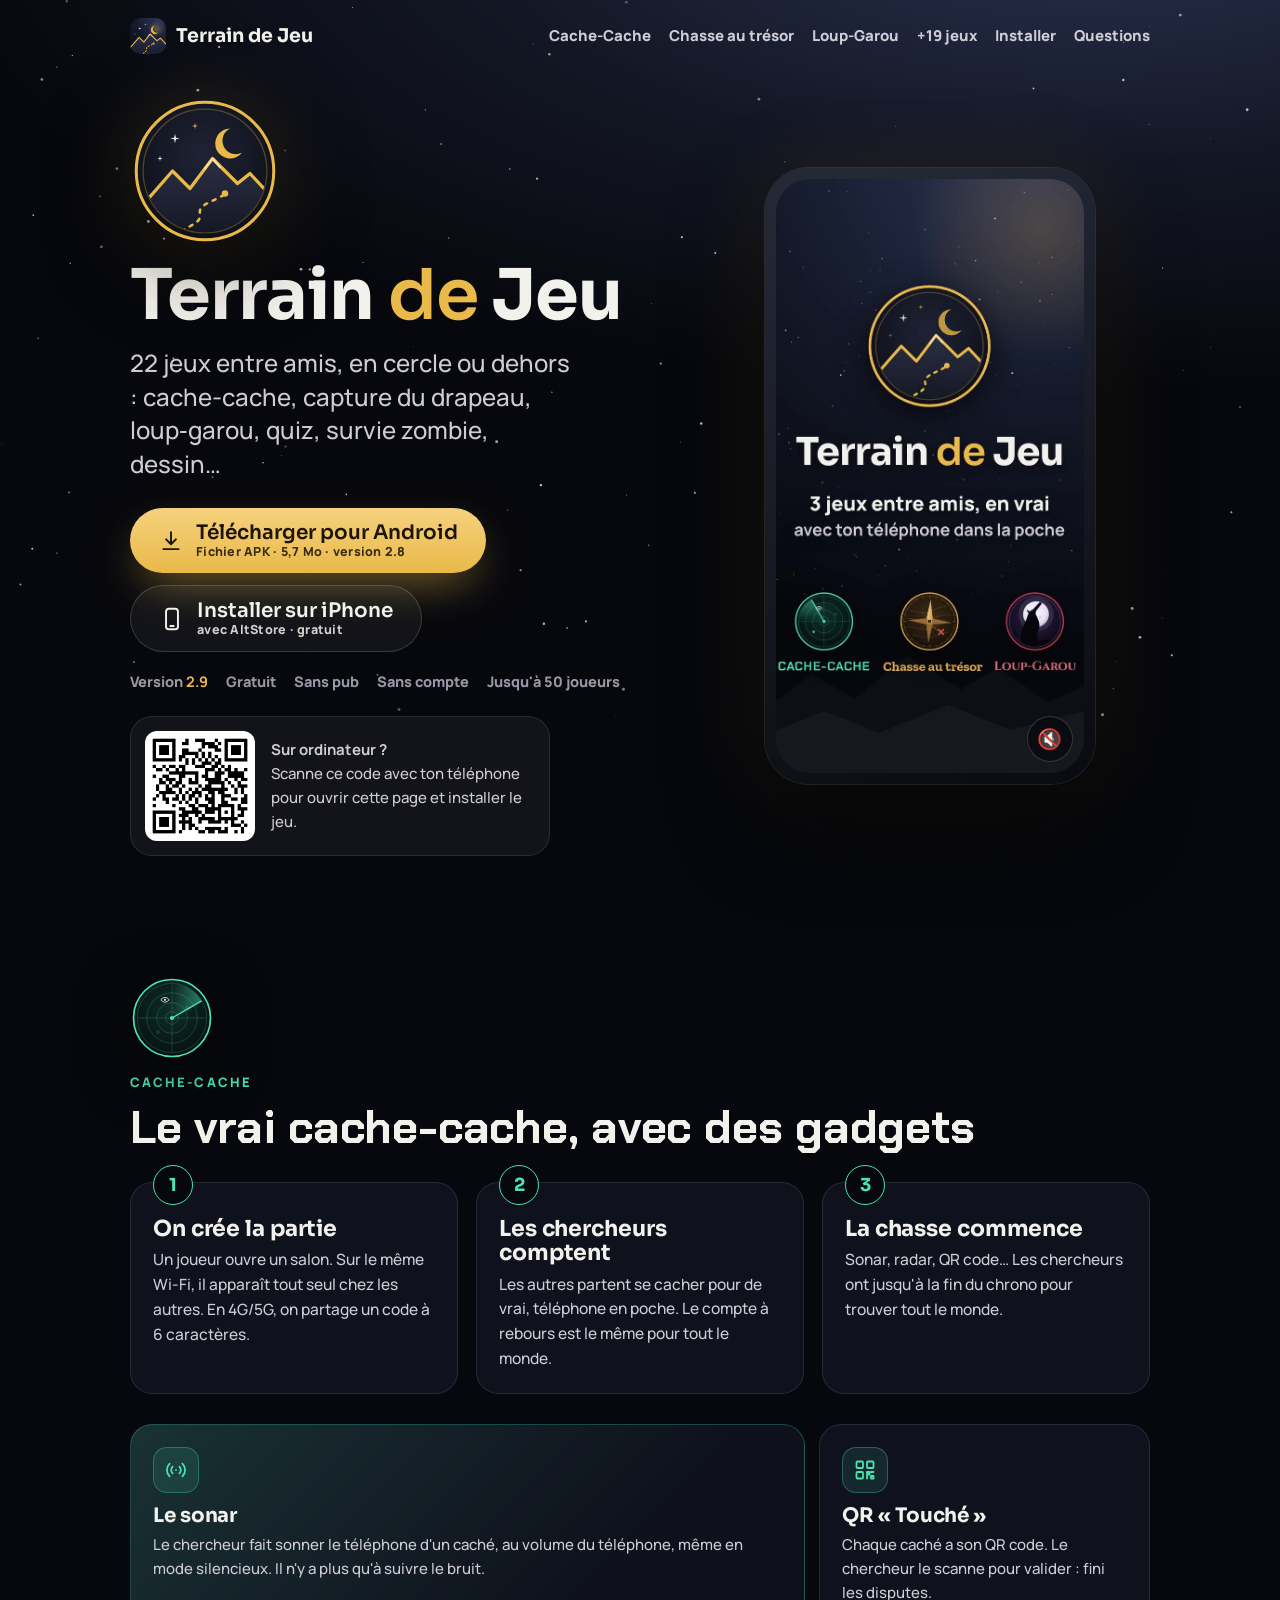
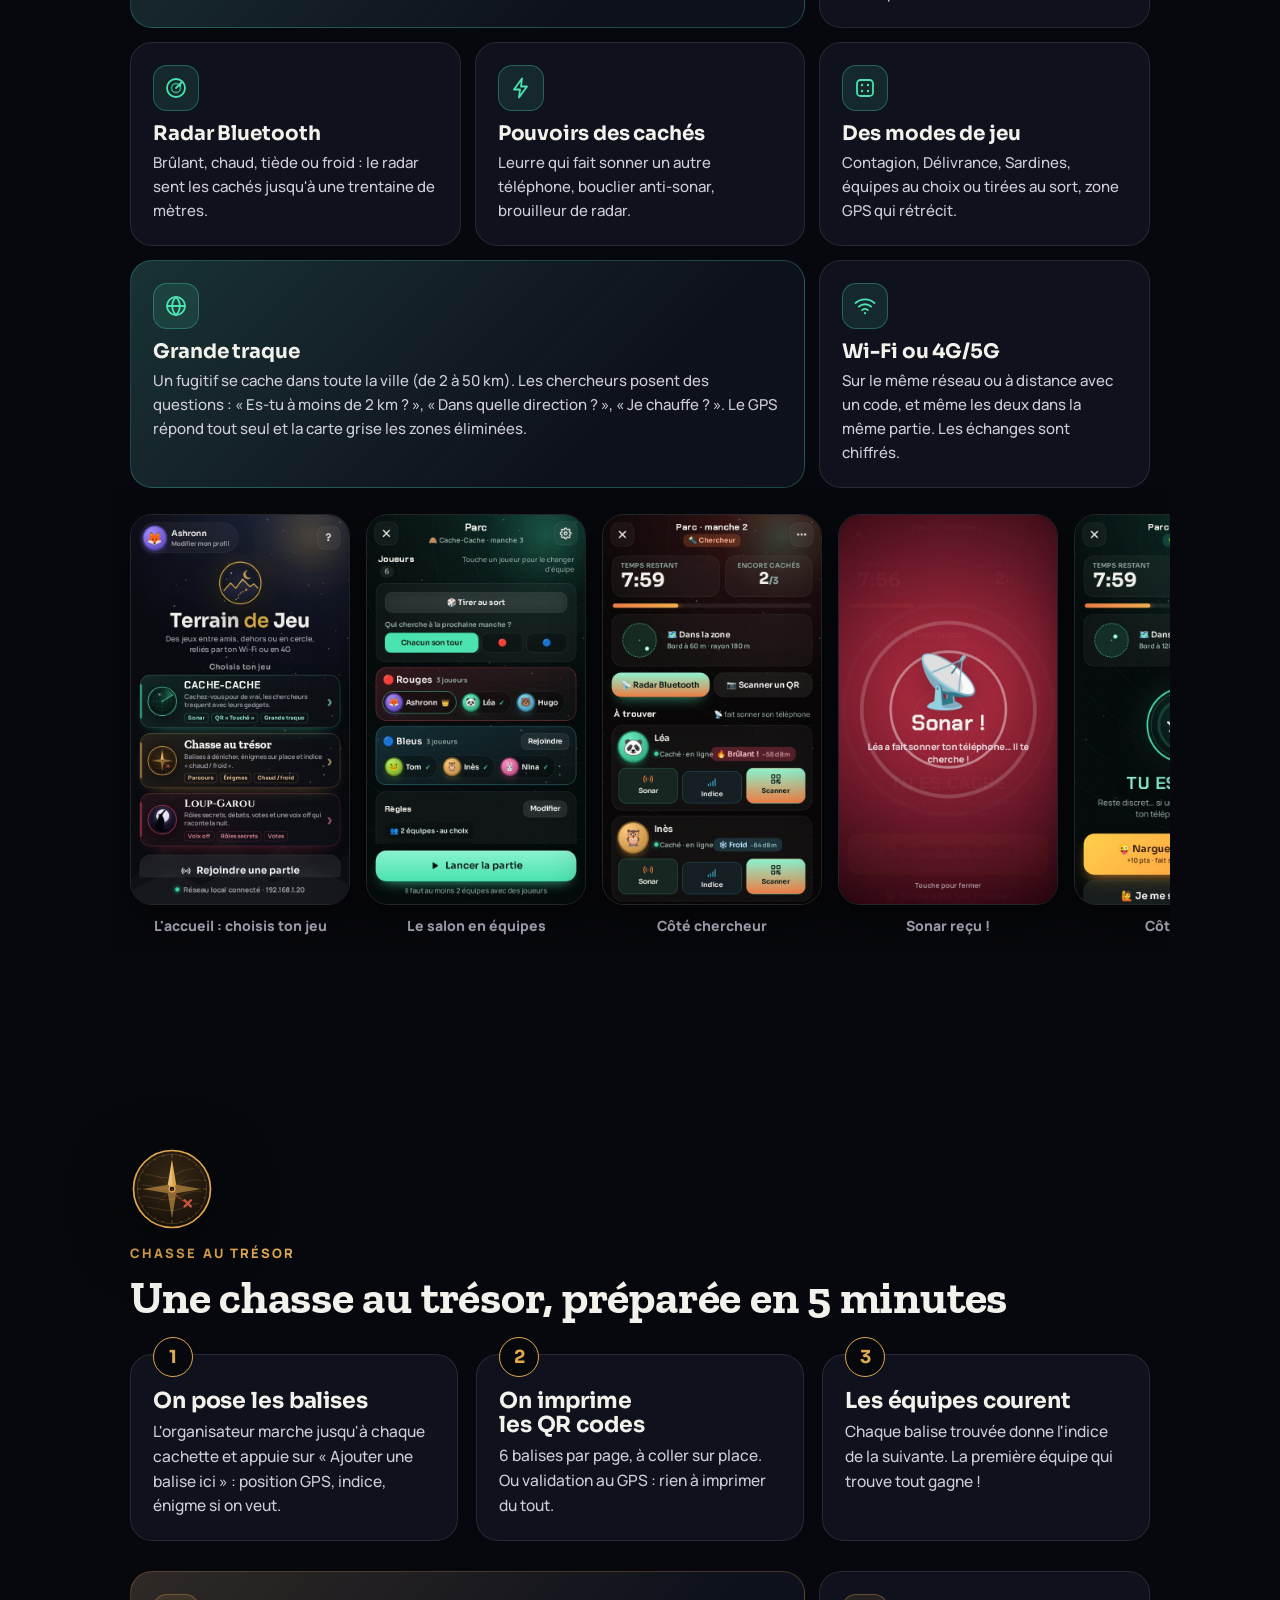
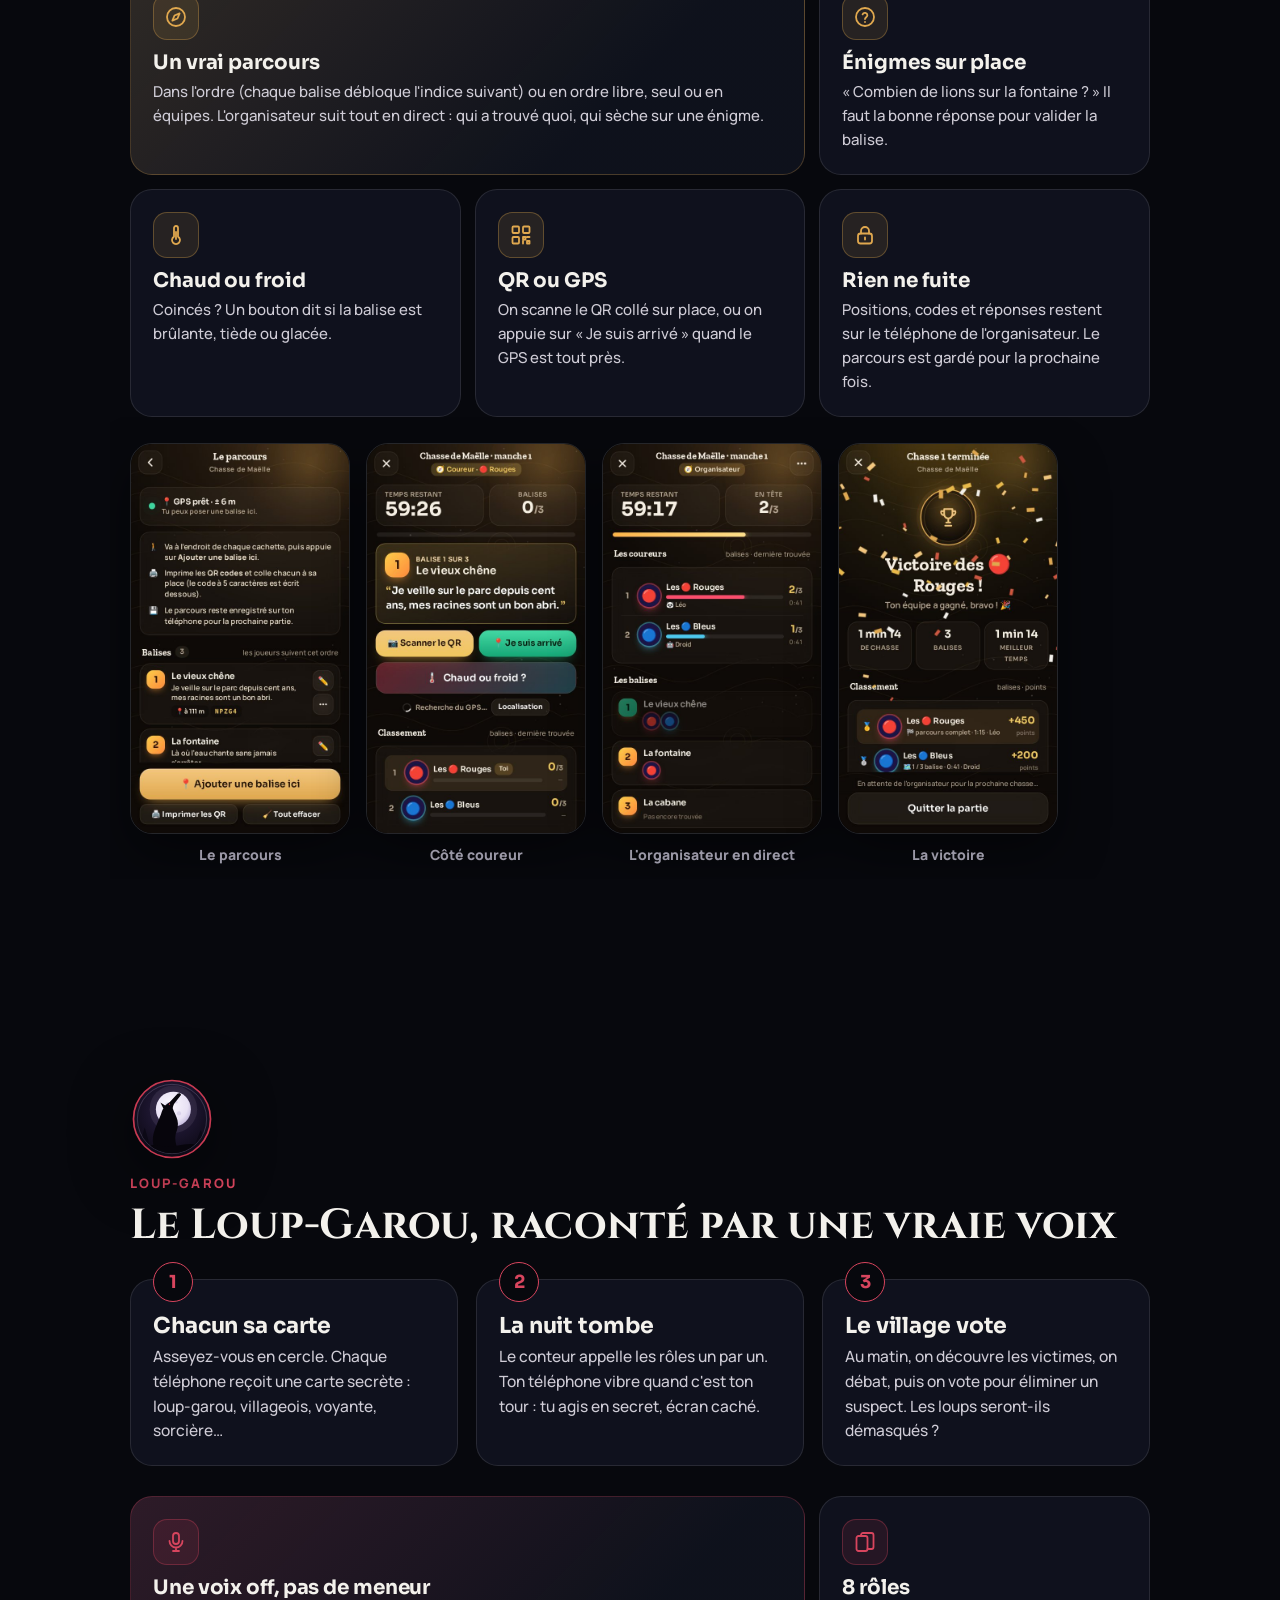
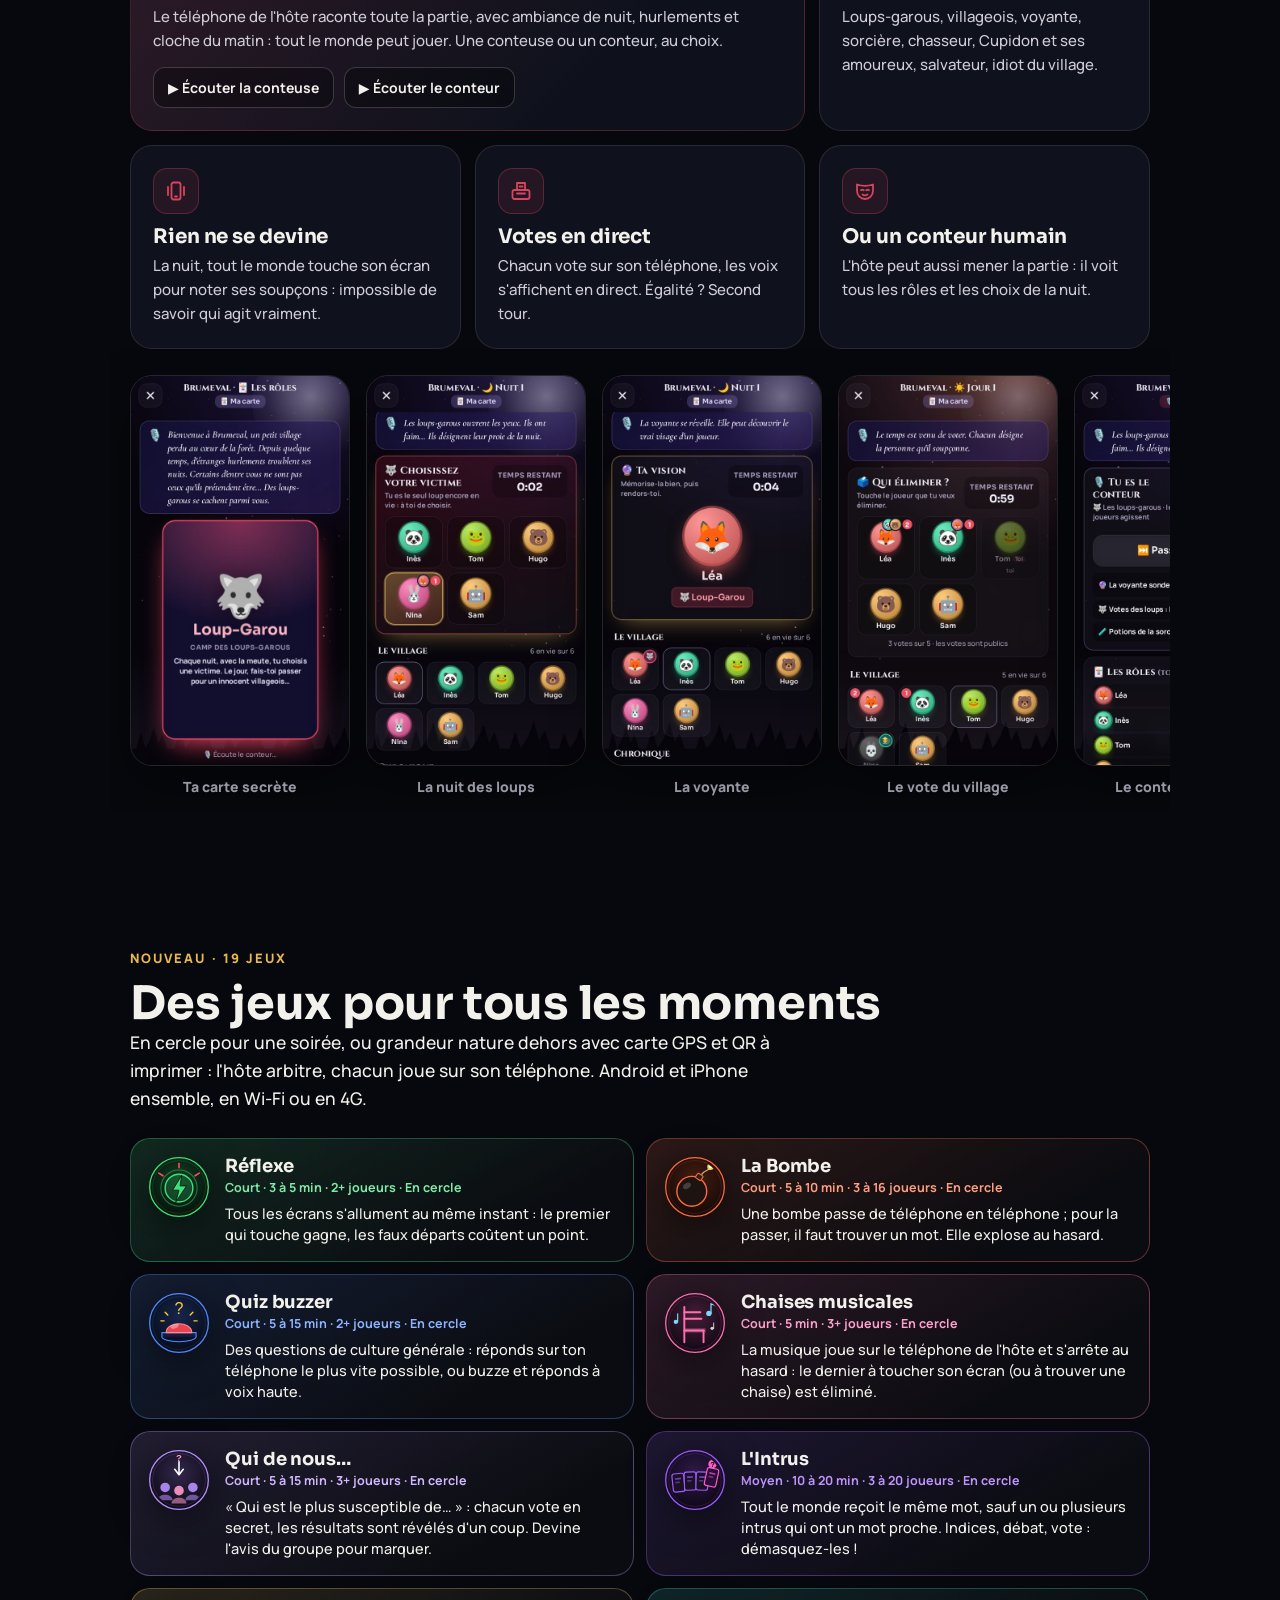
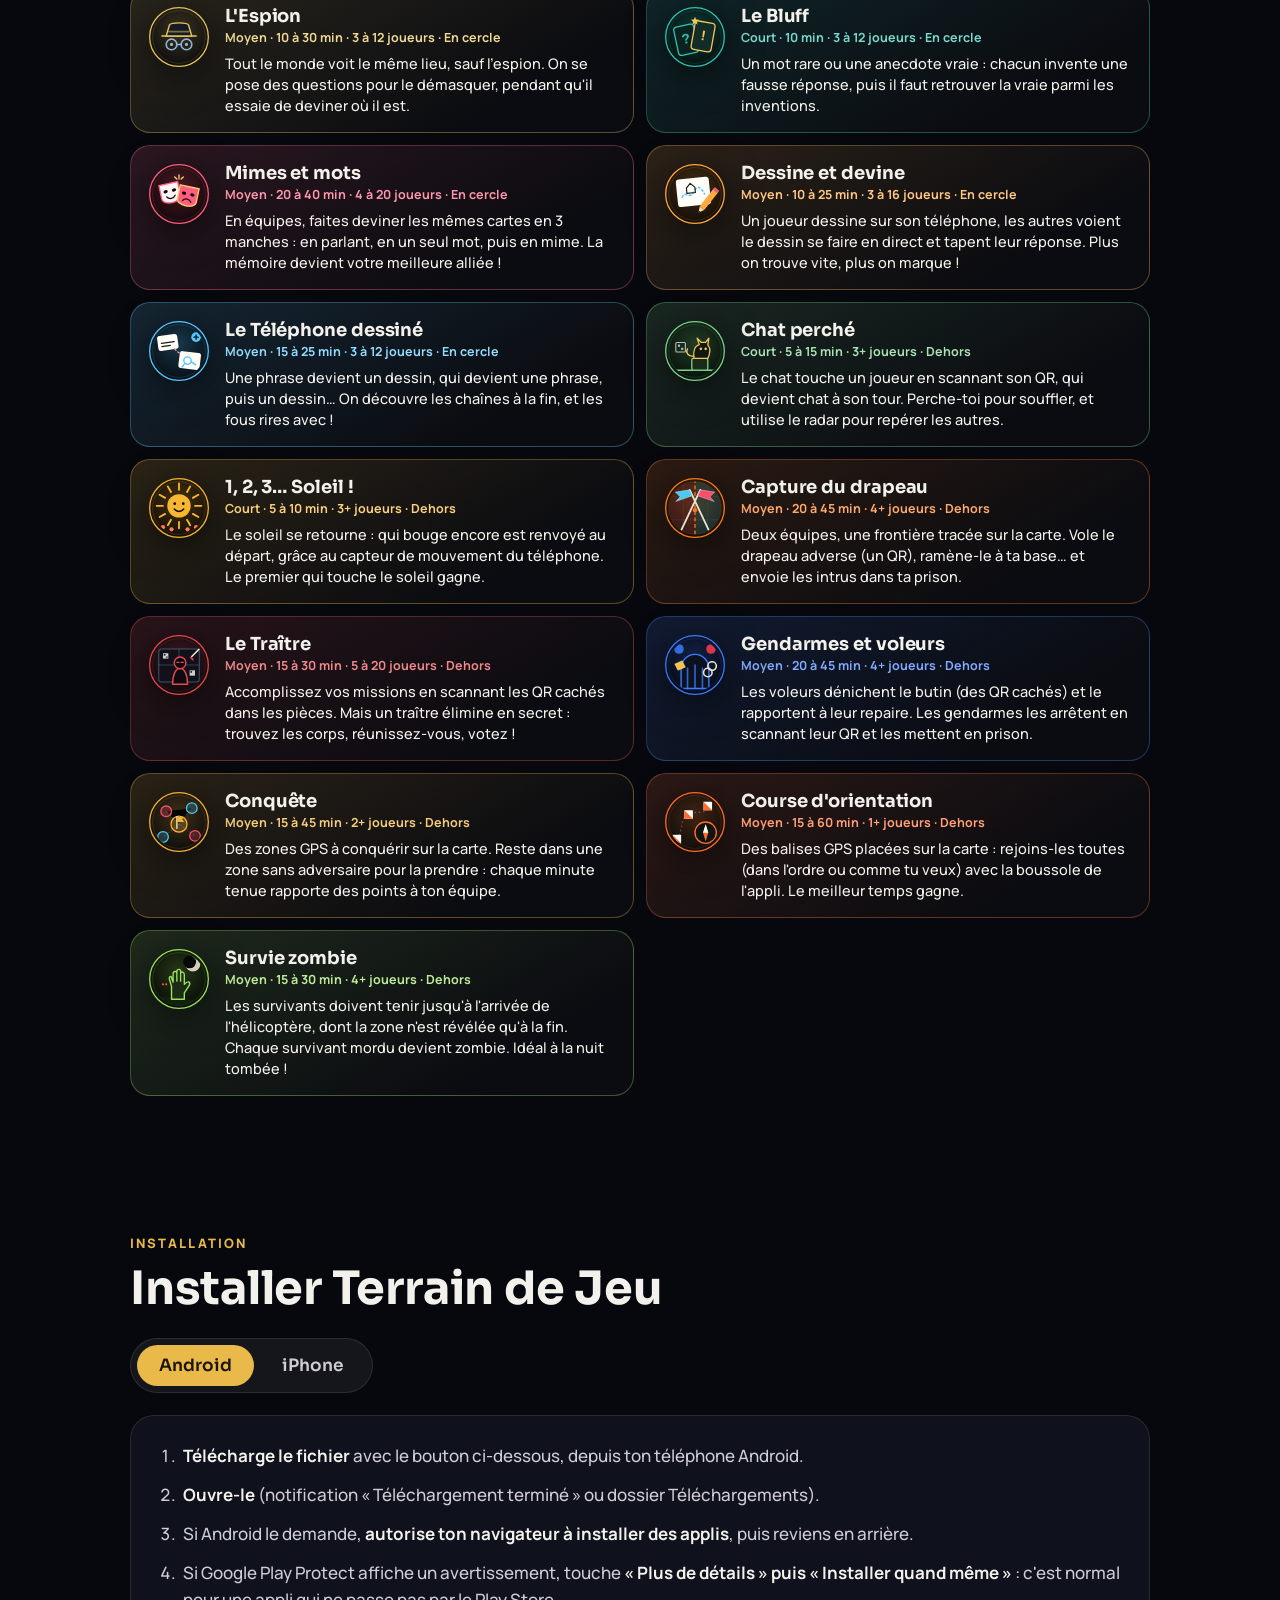
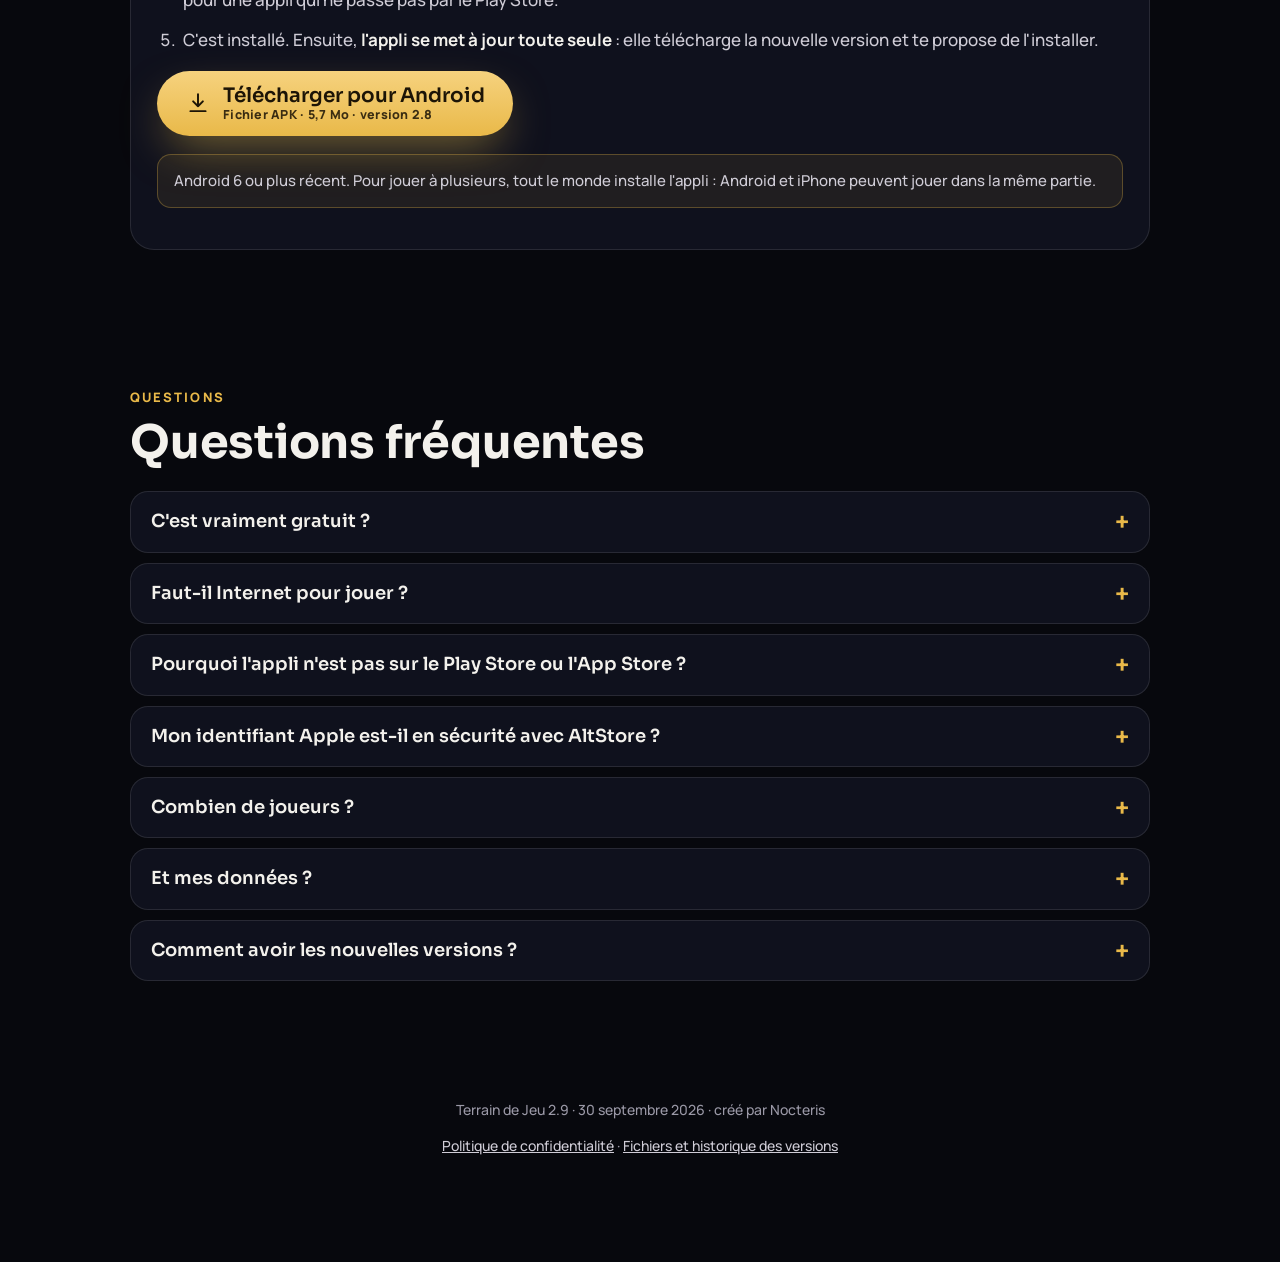
==== commit 5380f047: "Terrain de Jeu 2.9 : ios" ====
--- a/index.html
+++ b/index.html
@@ -4,10 +4,10 @@
 <meta charset="utf-8">
 <meta name="viewport" content="width=device-width, initial-scale=1, viewport-fit=cover">
 <title>Terrain de Jeu — Cache-Cache, Chasse au trésor et Loup-Garou</title>
-<meta name="description" content="Terrain de Jeu : cache-cache et chasse au trésor grandeur nature, et loup-garou raconté par une vraie voix off. Sonar, radar, QR codes, balises GPS, rôles secrets. Gratuit, sans pub, Android et iPhone.">
+<meta name="description" content="Terrain de Jeu : 22 jeux entre amis. Cache-cache, capture du drapeau, survie zombie et chasse au trésor grandeur nature, loup-garou avec voix off, quiz et jeux de soirée. Gratuit, sans pub, Android et iPhone.">
 <meta name="theme-color" content="#07080D">
 <meta property="og:title" content="Terrain de Jeu — cache-cache, chasse au trésor et loup-garou">
-<meta property="og:description" content="Cache-cache avec sonar et radar, chasse au trésor avec balises GPS et énigmes, loup-garou avec une voix off. Gratuit, sans pub, Android et iPhone ensemble.">
+<meta property="og:description" content="22 jeux entre amis : cache-cache avec sonar, capture du drapeau et conquête sur carte GPS, survie zombie, loup-garou avec voix off, quiz… Gratuit, sans pub, Android et iPhone ensemble.">
 <meta property="og:image" content="assets/og.jpg">
 <meta property="og:type" content="website">
 <link rel="icon" href="assets/favicon.png">
@@ -228,7 +228,7 @@
 <div class="wrap">
   <header class="top">
     <a class="mini" href="#"><img src="assets/favicon.png" alt=""> Terrain de Jeu</a>
-    <nav><a href="#jeu">Cache-Cache</a><a href="#tresor">Chasse au trésor</a><a href="#loupgarou">Loup-Garou</a><a href="#nouveaux">+13 jeux</a><a href="#installer">Installer</a><a href="#questions">Questions</a></nav>
+    <nav><a href="#jeu">Cache-Cache</a><a href="#tresor">Chasse au trésor</a><a href="#loupgarou">Loup-Garou</a><a href="#nouveaux">+19 jeux</a><a href="#installer">Installer</a><a href="#questions">Questions</a></nav>
   </header>
 
   <main>
@@ -236,7 +236,7 @@
       <div>
         <svg class="emblem em-hub hub-logo site-em hero-em" viewBox="0 0 120 120" aria-hidden="true"><defs><radialGradient id="ehBg" cx=".5" cy=".38" r=".7"><stop offset="0" stop-color="#1f2335"/><stop offset="1" stop-color="#0b0d14"/></radialGradient><linearGradient id="ehHill" x1="0" y1="0" x2="0" y2="1"><stop offset="0" stop-color="#2a2f45"/><stop offset="1" stop-color="#11141e"/></linearGradient><clipPath id="ehClip"><circle cx="60" cy="60" r="49"/></clipPath></defs><circle cx="60" cy="60" r="55" fill="url(#ehBg)"/><circle cx="60" cy="60" r="55" fill="none" stroke="#E9B949" stroke-width="2.4"/><circle cx="60" cy="60" r="49.5" fill="none" stroke="#E9B949" stroke-opacity=".3" stroke-width="1"/><g clip-path="url(#ehClip)"><path class="em-moon" d="M80 26a12 12 0 1 0 9.6 19.4a9.5 9.5 0 1 1 -9.6 -19.4z" fill="#E9B949"/><path d="M6 92 L34 60 L48 74 L66 50 L86 70 L96 62 L120 88 V120 H6 Z" fill="url(#ehHill)"/><path d="M6 92 L34 60 L48 74 L66 50 L86 70 L96 62 L120 88" fill="none" stroke="#E9B949" stroke-width="2.6" stroke-linejoin="round" stroke-linecap="round"/><path d="M60 58 L66 50 L72 57" fill="none" stroke="#fff" stroke-opacity=".55" stroke-width="1.6" stroke-linecap="round" stroke-linejoin="round"/><path class="em-path" d="M30 118 C 40 104, 58 104, 56 94 C 54 86, 70 84, 76 78" fill="none" stroke="#E9B949" stroke-width="2" stroke-dasharray="2.5 5" stroke-linecap="round"/><circle cx="76" cy="78" r="2.6" fill="#E9B949"/><g transform="translate(36 34) scale(0.42)"><path class="em-tw t1" d="M0 -9L1.6 -1.6L9 0L1.6 1.6L0 9L-1.6 1.6L-9 0L-1.6 -1.6Z" fill="#fff"/></g><g transform="translate(52 24) scale(0.28)"><path class="em-tw t2" d="M0 -9L1.6 -1.6L9 0L1.6 1.6L0 9L-1.6 1.6L-9 0L-1.6 -1.6Z" fill="#E9B949"/></g><g transform="translate(24 50) scale(0.24)"><path class="em-tw t3" d="M0 -9L1.6 -1.6L9 0L1.6 1.6L0 9L-1.6 1.6L-9 0L-1.6 -1.6Z" fill="#fff"/></g></g></svg>
         <h1 class="brand">Terrain <i>de</i> Jeu</h1>
-        <p class="tagline">16 jeux entre amis, en cercle ou dehors : cache-cache, chasse au trésor, loup&#8209;garou, quiz, L'Intrus, dessin…</p>
+        <p class="tagline">22 jeux entre amis, en cercle ou dehors : cache-cache, capture du drapeau, loup&#8209;garou, quiz, survie zombie, dessin…</p>
         <div class="cta" id="cta">
           <a class="btn primary" id="dlAndroid" href="CacheCache.apk" download><span class="ic"><svg viewBox="0 0 24 24" fill="none" stroke="currentColor" stroke-width="1.8" stroke-linecap="round" stroke-linejoin="round" aria-hidden="true"><path d="M12 4v11M7.5 10.5L12 15l4.5-4.5M5 19.5h14"/></svg></span><span>Télécharger pour Android<small id="apkInfo">Fichier APK · gratuit</small></span></a>
           <a class="btn ghost" id="dlIos" href="#installer" data-tab="ios"><span class="ic"><svg viewBox="0 0 24 24" fill="none" stroke="currentColor" stroke-width="1.8" stroke-linecap="round" stroke-linejoin="round" aria-hidden="true"><rect x="6.5" y="2.5" width="11" height="19" rx="2.6"/><path d="M10.5 18.5h3"/></svg></span><span>Installer sur iPhone<small>avec AltStore · gratuit</small></span></a>
@@ -337,9 +337,9 @@
 
 <!--mg-games-->
     <section id="nouveaux">
-      <p class="eyebrow">Nouveau · 13 jeux</p>
+      <p class="eyebrow">Nouveau · 19 jeux</p>
       <h2>Des jeux pour tous les moments</h2>
-      <p class="lead">Courts pour une soirée, en cercle ou dehors : l'hôte arbitre, chacun joue sur son téléphone. Android et iPhone ensemble, en Wi-Fi ou en 4G.</p>
+      <p class="lead">En cercle pour une soirée, ou grandeur nature dehors avec carte GPS et QR à imprimer : l'hôte arbitre, chacun joue sur son téléphone. Android et iPhone ensemble, en Wi-Fi ou en 4G.</p>
       <div class="mg-grid">
         <article class="mg-tile" style="--gc:#3DE07A"><svg class="emblem em-mg em-reflexe still mg-em" viewBox="0 0 120 120" aria-hidden="true"><defs><radialGradient id="mreflexe1Bg" cx=".5" cy=".38" r=".7"><stop offset="0" stop-color="#123e23"/><stop offset="1" stop-color="#050c08"/></radialGradient><clipPath id="mreflexe1Clip"><circle cx="60" cy="60" r="49"/></clipPath></defs><circle cx="60" cy="60" r="55" fill="url(#mreflexe1Bg)"/><circle cx="60" cy="60" r="55" fill="none" stroke="#3DE07A" stroke-width="2.4"/><circle cx="60" cy="60" r="49.5" fill="none" stroke="#3DE07A" stroke-opacity=".3" stroke-width="1"/><g clip-path="url(#mreflexe1Clip)"><circle class="em-pulse" cx="60" cy="62" r="34" fill="none" stroke="#3DE07A" stroke-opacity=".45" stroke-width="2"/><circle cx="60" cy="62" r="26" fill="#3DE07A" fill-opacity=".16" stroke="#3DE07A" stroke-width="2.6"/><path d="M65 38 L48 66 H60 L54 88 L74 58 H62 Z" fill="#3DE07A" stroke="#06100B" stroke-width="1.5" stroke-linejoin="round"/><g stroke="#FF4D5E" stroke-width="3" stroke-linecap="round"><path d="M22 34 l8 5"/><path d="M98 34 l-8 5"/><path d="M60 16 v8"/></g></g></svg><div><h3>Réflexe</h3><p class="meta">Court · 3 à 5 min · 2+ joueurs · En cercle</p><p>Tous les écrans s'allument au même instant : le premier qui touche gagne, les faux départs coûtent un point.</p></div></article>
         <article class="mg-tile" style="--gc:#FF6A3D"><svg class="emblem em-mg em-bombe still mg-em" viewBox="0 0 120 120" aria-hidden="true"><defs><radialGradient id="mbombe2Bg" cx=".5" cy=".38" r=".7"><stop offset="0" stop-color="#461e12"/><stop offset="1" stop-color="#0e0605"/></radialGradient><clipPath id="mbombe2Clip"><circle cx="60" cy="60" r="49"/></clipPath></defs><circle cx="60" cy="60" r="55" fill="url(#mbombe2Bg)"/><circle cx="60" cy="60" r="55" fill="none" stroke="#FF6A3D" stroke-width="2.4"/><circle cx="60" cy="60" r="49.5" fill="none" stroke="#FF6A3D" stroke-opacity=".3" stroke-width="1"/><g clip-path="url(#mbombe2Clip)"><circle cx="54" cy="68" r="28" fill="#1d1412" stroke="#FF6A3D" stroke-width="2.6"/><ellipse cx="45" cy="58" rx="8" ry="5" fill="#fff" fill-opacity=".18" transform="rotate(-30 45 58)"/><rect x="62" y="36" width="12" height="10" rx="2" transform="rotate(35 68 41)" fill="#2c1f1b" stroke="#FF6A3D" stroke-width="2"/><path d="M73 36 C 78 28, 86 30, 88 24" fill="none" stroke="#c9b28a" stroke-width="2.4" stroke-linecap="round"/><g class="em-pulse"><circle cx="89" cy="22" r="6" fill="#FFD24A"/><circle cx="89" cy="22" r="3" fill="#fff"/></g><g stroke="#FFD24A" stroke-width="2.2" stroke-linecap="round"><path d="M89 10v-4"/><path d="M99 16l3-2"/><path d="M100 26l4 1"/><path d="M80 14l-3-3"/></g></g></svg><div><h3>La Bombe</h3><p class="meta">Court · 5 à 10 min · 3 à 16 joueurs · En cercle</p><p>Une bombe passe de téléphone en téléphone ; pour la passer, il faut trouver un mot. Elle explose au hasard.</p></div></article>
@@ -354,6 +354,12 @@
         <article class="mg-tile" style="--gc:#57C7FF"><svg class="emblem em-mg em-telephone still mg-em" viewBox="0 0 120 120" aria-hidden="true"><defs><radialGradient id="mtelephone11Bg" cx=".5" cy=".38" r=".7"><stop offset="0" stop-color="#183648"/><stop offset="1" stop-color="#050a10"/></radialGradient><clipPath id="mtelephone11Clip"><circle cx="60" cy="60" r="49"/></clipPath></defs><circle cx="60" cy="60" r="55" fill="url(#mtelephone11Bg)"/><circle cx="60" cy="60" r="55" fill="none" stroke="#57C7FF" stroke-width="2.4"/><circle cx="60" cy="60" r="49.5" fill="none" stroke="#57C7FF" stroke-opacity=".3" stroke-width="1"/><g clip-path="url(#mtelephone11Clip)"><rect x="20" y="30" width="38" height="28" rx="5" fill="#FFFDF7" transform="rotate(-8 39 44)"/><path d="M27 44 h24 M27 50 h16" stroke="#1B1B22" stroke-width="2.4" stroke-linecap="round" transform="rotate(-8 39 44)"/><path class="em-path" d="M52 56 C 60 66, 62 62, 68 70" fill="none" stroke="#FF8FB1" stroke-width="2.6" stroke-dasharray="3 5" stroke-linecap="round"/><rect x="60" y="62" width="40" height="32" rx="5" fill="#FFFDF7" transform="rotate(7 80 78)"/><circle cx="76" cy="78" r="7" fill="none" stroke="#57C7FF" stroke-width="2.6"/><path d="M83 80 l8 6 M70 84 l-4 6" stroke="#57C7FF" stroke-width="2.6" stroke-linecap="round"/><g class="em-tw t1"><circle cx="92" cy="34" r="9" fill="#57C7FF"/><path d="M88 34 h8 M92 30 v8" stroke="#060D15" stroke-width="2.4" stroke-linecap="round"/></g></g></svg><div><h3>Le Téléphone dessiné</h3><p class="meta">Moyen · 15 à 25 min · 3 à 12 joueurs · En cercle</p><p>Une phrase devient un dessin, qui devient une phrase, puis un dessin… On découvre les chaînes à la fin, et les fous rires avec !</p></div></article>
         <article class="mg-tile" style="--gc:#7BD389"><svg class="emblem em-mg em-chat still mg-em" viewBox="0 0 120 120" aria-hidden="true"><defs><radialGradient id="mchat12Bg" cx=".5" cy=".38" r=".7"><stop offset="0" stop-color="#213b26"/><stop offset="1" stop-color="#050c08"/></radialGradient><clipPath id="mchat12Clip"><circle cx="60" cy="60" r="49"/></clipPath></defs><circle cx="60" cy="60" r="55" fill="url(#mchat12Bg)"/><circle cx="60" cy="60" r="55" fill="none" stroke="#7BD389" stroke-width="2.4"/><circle cx="60" cy="60" r="49.5" fill="none" stroke="#7BD389" stroke-opacity=".3" stroke-width="1"/><g clip-path="url(#mchat12Clip)"><path d="M20 96 H100" stroke="#7BD389" stroke-width="3" stroke-linecap="round"/><rect x="54" y="74" width="30" height="22" rx="3" fill="#1a2b1d" stroke="#7BD389" stroke-width="2.4"/><g class="em-halo"><path d="M58 74 C 56 60, 60 50, 68 48 L 64 36 L 72 44 L 80 44 L 86 36 L 84 49 C 90 54, 88 66, 84 74 Z" fill="#0e1a10" stroke="#F6C453" stroke-width="2.4" stroke-linejoin="round"/><circle cx="71" cy="56" r="2.4" fill="#F6C453"/><circle cx="80" cy="56" r="2.4" fill="#F6C453"/><path d="M58 70 C 46 70, 42 62, 46 56" fill="none" stroke="#F6C453" stroke-width="2.4" stroke-linecap="round"/></g><g class="em-tw t2"><rect x="24" y="44" width="18" height="18" rx="2" fill="none" stroke="#fff" stroke-opacity=".7" stroke-width="2"/><rect x="28" y="48" width="4" height="4" fill="#fff" fill-opacity=".7"/><rect x="34" y="54" width="4" height="4" fill="#fff" fill-opacity=".7"/></g></g></svg><div><h3>Chat perché</h3><p class="meta">Court · 5 à 15 min · 3+ joueurs · Dehors</p><p>Le chat touche un joueur en scannant son QR, qui devient chat à son tour. Perche-toi pour souffler, et utilise le radar pour repérer les autres.</p></div></article>
         <article class="mg-tile" style="--gc:#F7B733"><svg class="emblem em-mg em-soleil still mg-em" viewBox="0 0 120 120" aria-hidden="true"><defs><radialGradient id="msoleil13Bg" cx=".5" cy=".38" r=".7"><stop offset="0" stop-color="#44320f"/><stop offset="1" stop-color="#0e0904"/></radialGradient><clipPath id="msoleil13Clip"><circle cx="60" cy="60" r="49"/></clipPath></defs><circle cx="60" cy="60" r="55" fill="url(#msoleil13Bg)"/><circle cx="60" cy="60" r="55" fill="none" stroke="#F7B733" stroke-width="2.4"/><circle cx="60" cy="60" r="49.5" fill="none" stroke="#F7B733" stroke-opacity=".3" stroke-width="1"/><g clip-path="url(#msoleil13Clip)"><g class="em-rose"><g stroke="#F7B733" stroke-width="3.4" stroke-linecap="round"><path d="M90.0 56.0 L102.0 56.0"/><path d="M86.0 71.0 L96.4 77.0"/><path d="M75.0 82.0 L81.0 92.4"/><path d="M60.0 86.0 L60.0 98.0"/><path d="M45.0 82.0 L39.0 92.4"/><path d="M34.0 71.0 L23.6 77.0"/><path d="M30.0 56.0 L18.0 56.0"/><path d="M34.0 41.0 L23.6 35.0"/><path d="M45.0 30.0 L39.0 19.6"/><path d="M60.0 26.0 L60.0 14.0"/><path d="M75.0 30.0 L81.0 19.6"/><path d="M86.0 41.0 L96.4 35.0"/></g></g><circle cx="60" cy="56" r="22" fill="#F7B733"/><circle cx="52" cy="52" r="2.6" fill="#120C05"/><circle cx="68" cy="52" r="2.6" fill="#120C05"/><path d="M51 62 C 56 68, 64 68, 69 62" fill="none" stroke="#120C05" stroke-width="2.6" stroke-linecap="round"/><g fill="#FF7A59"><circle cx="30" cy="96" r="4"/><circle cx="46" cy="100" r="4"/><circle cx="76" cy="100" r="4"/><circle cx="92" cy="96" r="4"/></g></g></svg><div><h3>1, 2, 3… Soleil !</h3><p class="meta">Court · 5 à 10 min · 3+ joueurs · Dehors</p><p>Le soleil se retourne : qui bouge encore est renvoyé au départ, grâce au capteur de mouvement du téléphone. Le premier qui touche le soleil gagne.</p></div></article>
+        <article class="mg-tile" style="--gc:#FF7A1A"><svg class="emblem em-mg em-drapeau still mg-em" viewBox="0 0 120 120" aria-hidden="true"><defs><radialGradient id="mdrapeau14Bg" cx=".5" cy=".38" r=".7"><stop offset="0" stop-color="#41270c"/><stop offset="1" stop-color="#090c06"/></radialGradient><clipPath id="mdrapeau14Clip"><circle cx="60" cy="60" r="49"/></clipPath></defs><circle cx="60" cy="60" r="55" fill="url(#mdrapeau14Bg)"/><circle cx="60" cy="60" r="55" fill="none" stroke="#FF7A1A" stroke-width="2.4"/><circle cx="60" cy="60" r="49.5" fill="none" stroke="#FF7A1A" stroke-opacity=".3" stroke-width="1"/><g clip-path="url(#mdrapeau14Clip)"><rect x="0" y="0" width="60" height="120" fill="#FF4D6D" fill-opacity=".16"/><rect x="60" y="0" width="60" height="120" fill="#4CC9F0" fill-opacity=".16"/><path d="M14 38 H106 M14 82 H106 M38 10 V110 M84 10 V110" stroke="#fff" stroke-opacity=".07" stroke-width="1.5"/><path d="M60 6 V114" stroke="#FF7A1A" stroke-width="2.4" stroke-dasharray="7 5"/><g class="em-halo"><path d="M34 102 L70 26" stroke="#E9E3D0" stroke-width="3.4" stroke-linecap="round"/><path d="M86 102 L50 26" stroke="#E9E3D0" stroke-width="3.4" stroke-linecap="round"/><path d="M70 26 L97 30 L88 39 L96 48 L65 37 Z" fill="#FF4D6D" stroke="#fff" stroke-opacity=".5" stroke-width="1.2" stroke-linejoin="round"/><path d="M50 26 L23 30 L32 39 L24 48 L55 37 Z" fill="#4CC9F0" stroke="#fff" stroke-opacity=".5" stroke-width="1.2" stroke-linejoin="round"/></g><circle cx="60" cy="64" r="4" fill="#FF7A1A" class="em-tw"/></g></svg><div><h3>Capture du drapeau</h3><p class="meta">Moyen · 20 à 45 min · 4+ joueurs · Dehors</p><p>Deux équipes, une frontière tracée sur la carte. Vole le drapeau adverse (un QR), ramène-le à ta base… et envoie les intrus dans ta prison.</p></div></article>
+        <article class="mg-tile" style="--gc:#E5484D"><svg class="emblem em-mg em-traitre still mg-em" viewBox="0 0 120 120" aria-hidden="true"><defs><radialGradient id="mtraitre15Bg" cx=".5" cy=".38" r=".7"><stop offset="0" stop-color="#3b181d"/><stop offset="1" stop-color="#08080c"/></radialGradient><clipPath id="mtraitre15Clip"><circle cx="60" cy="60" r="49"/></clipPath></defs><circle cx="60" cy="60" r="55" fill="url(#mtraitre15Bg)"/><circle cx="60" cy="60" r="55" fill="none" stroke="#E5484D" stroke-width="2.4"/><circle cx="60" cy="60" r="49.5" fill="none" stroke="#E5484D" stroke-opacity=".3" stroke-width="1"/><g clip-path="url(#mtraitre15Clip)"><rect x="22" y="30" width="76" height="62" rx="6" fill="#141019" stroke="#7DD3FC" stroke-opacity=".35" stroke-width="2"/><path d="M60 30 V92 M22 60 H98" stroke="#7DD3FC" stroke-opacity=".25" stroke-width="2"/><g class="em-tw"><rect x="30" y="38" width="10" height="10" fill="#fff" fill-opacity=".8"/><rect x="31.5" y="39.5" width="3" height="3" fill="#141019"/><rect x="36" y="44" width="2.5" height="2.5" fill="#141019"/></g><g class="em-tw t2"><rect x="80" y="70" width="10" height="10" fill="#fff" fill-opacity=".8"/><rect x="81.5" y="71.5" width="3" height="3" fill="#141019"/></g><g class="em-halo"><path d="M48 96 C48 78, 54 66, 62 66 C70 66, 76 78, 76 96 Z" fill="#0d0a12" stroke="#E5484D" stroke-width="2.6" stroke-linejoin="round"/><circle cx="62" cy="56" r="11" fill="#0d0a12" stroke="#E5484D" stroke-width="2.6"/><path d="M56 55 h4 M64 55 h4" stroke="#E5484D" stroke-width="2.6" stroke-linecap="round"/></g><path d="M84 44 L98 30" stroke="#E9E3D0" stroke-width="3" stroke-linecap="round"/><path d="M82 46 l4 4" stroke="#E5484D" stroke-width="3" stroke-linecap="round"/></g></svg><div><h3>Le Traître</h3><p class="meta">Moyen · 15 à 30 min · 5 à 20 joueurs · Dehors</p><p>Accomplissez vos missions en scannant les QR cachés dans les pièces. Mais un traître élimine en secret : trouvez les corps, réunissez-vous, votez !</p></div></article>
+        <article class="mg-tile" style="--gc:#3D7BFF"><svg class="emblem em-mg em-gendarmes still mg-em" viewBox="0 0 120 120" aria-hidden="true"><defs><radialGradient id="mgendarmes16Bg" cx=".5" cy=".38" r=".7"><stop offset="0" stop-color="#122247"/><stop offset="1" stop-color="#05070e"/></radialGradient><clipPath id="mgendarmes16Clip"><circle cx="60" cy="60" r="49"/></clipPath></defs><circle cx="60" cy="60" r="55" fill="url(#mgendarmes16Bg)"/><circle cx="60" cy="60" r="55" fill="none" stroke="#3D7BFF" stroke-width="2.4"/><circle cx="60" cy="60" r="49.5" fill="none" stroke="#3D7BFF" stroke-opacity=".3" stroke-width="1"/><g clip-path="url(#mgendarmes16Clip)"><g class="em-tw"><circle cx="30" cy="30" r="9" fill="#3D7BFF" fill-opacity=".85"/><circle cx="90" cy="30" r="9" fill="#FF3B4E" fill-opacity=".85"/></g><g class="em-halo"><path d="M34 104 V66 a26 26 0 0 1 52 0 V104 Z" fill="#0c1120" stroke="#3D7BFF" stroke-width="2.6"/><path d="M46 66 V104 M60 60 V104 M74 66 V104" stroke="#3D7BFF" stroke-opacity=".8" stroke-width="3" stroke-linecap="round"/></g><path d="M22 58 l14 -6 l6 12 l-14 6 Z" fill="#F5C542" stroke="#fff" stroke-opacity=".5" stroke-width="1.2"/><circle cx="92" cy="62" r="8" fill="none" stroke="#E9E3D0" stroke-width="3"/><circle cx="84" cy="74" r="8" fill="none" stroke="#E9E3D0" stroke-width="3"/></g></svg><div><h3>Gendarmes et voleurs</h3><p class="meta">Moyen · 20 à 45 min · 4+ joueurs · Dehors</p><p>Les voleurs dénichent le butin (des QR cachés) et le rapportent à leur repaire. Les gendarmes les arrêtent en scannant leur QR et les mettent en prison.</p></div></article>
+        <article class="mg-tile" style="--gc:#F2B134"><svg class="emblem em-mg em-conquete still mg-em" viewBox="0 0 120 120" aria-hidden="true"><defs><radialGradient id="mconquete17Bg" cx=".5" cy=".38" r=".7"><stop offset="0" stop-color="#3e3016"/><stop offset="1" stop-color="#08080b"/></radialGradient><clipPath id="mconquete17Clip"><circle cx="60" cy="60" r="49"/></clipPath></defs><circle cx="60" cy="60" r="55" fill="url(#mconquete17Bg)"/><circle cx="60" cy="60" r="55" fill="none" stroke="#F2B134" stroke-width="2.4"/><circle cx="60" cy="60" r="49.5" fill="none" stroke="#F2B134" stroke-opacity=".3" stroke-width="1"/><g clip-path="url(#mconquete17Clip)"><path d="M36 40 L60 64 L84 34 M60 64 L30 88 M60 64 L90 86" stroke="#fff" stroke-opacity=".15" stroke-width="2" stroke-dasharray="4 4"/><g class="em-tw"><circle cx="36" cy="40" r="10" fill="#FF4D6D" fill-opacity=".22" stroke="#FF4D6D" stroke-width="2.4"/></g><g class="em-tw t2"><circle cx="84" cy="34" r="10" fill="#4CC9F0" fill-opacity=".22" stroke="#4CC9F0" stroke-width="2.4"/></g><g class="em-halo"><circle cx="60" cy="64" r="15" fill="#F2B134" fill-opacity=".22" stroke="#F2B134" stroke-width="2.4"/></g><g class="em-tw t2"><circle cx="30" cy="88" r="10" fill="#4CC9F0" fill-opacity=".22" stroke="#4CC9F0" stroke-width="2.4"/></g><g class="em-tw"><circle cx="90" cy="86" r="10" fill="#FF4D6D" fill-opacity=".22" stroke="#FF4D6D" stroke-width="2.4"/></g><path d="M56 72 V50" stroke="#E9E3D0" stroke-width="2.6" stroke-linecap="round"/><path d="M56 50 H70 L66 55 L70 60 H56" fill="#F2B134"/></g></svg><div><h3>Conquête</h3><p class="meta">Moyen · 15 à 45 min · 2+ joueurs · Dehors</p><p>Des zones GPS à conquérir sur la carte. Reste dans une zone sans adversaire pour la prendre : chaque minute tenue rapporte des points à ton équipe.</p></div></article>
+        <article class="mg-tile" style="--gc:#FF6B2C"><svg class="emblem em-mg em-orientation still mg-em" viewBox="0 0 120 120" aria-hidden="true"><defs><radialGradient id="morientation18Bg" cx=".5" cy=".38" r=".7"><stop offset="0" stop-color="#402313"/><stop offset="1" stop-color="#080b09"/></radialGradient><clipPath id="morientation18Clip"><circle cx="60" cy="60" r="49"/></clipPath></defs><circle cx="60" cy="60" r="55" fill="url(#morientation18Bg)"/><circle cx="60" cy="60" r="55" fill="none" stroke="#FF6B2C" stroke-width="2.4"/><circle cx="60" cy="60" r="49.5" fill="none" stroke="#FF6B2C" stroke-opacity=".3" stroke-width="1"/><g clip-path="url(#morientation18Clip)"><path d="M26 92 C 40 70, 30 56, 48 46 S 76 50, 84 30" fill="none" stroke="#fff" stroke-opacity=".25" stroke-width="2.4" stroke-dasharray="3 5"/><g class="em-tw"><rect x="18" y="84" width="16" height="16" fill="#fff"/><path d="M18 84 L34 100 L18 100 Z" fill="#FF6B2C"/></g><g class="em-tw t2"><rect x="40" y="38" width="16" height="16" fill="#fff"/><path d="M40 38 L56 54 L40 54 Z" fill="#FF6B2C"/></g><g class="em-tw"><rect x="76" y="22" width="16" height="16" fill="#fff"/><path d="M76 22 L92 38 L76 38 Z" fill="#FF6B2C"/></g><g class="em-halo"><circle cx="80" cy="80" r="20" fill="#0d1612" stroke="#FF6B2C" stroke-width="2.6"/><path d="M80 64 L85 80 L80 96 L75 80 Z" fill="#FF6B2C"/><path d="M80 64 L85 80 L75 80 Z" fill="#FFFFFF"/></g></g></svg><div><h3>Course d'orientation</h3><p class="meta">Moyen · 15 à 60 min · 1+ joueurs · Dehors</p><p>Des balises GPS placées sur la carte : rejoins-les toutes (dans l'ordre ou comme tu veux) avec la boussole de l'appli. Le meilleur temps gagne.</p></div></article>
+        <article class="mg-tile" style="--gc:#9BE15D"><svg class="emblem em-mg em-zombie still mg-em" viewBox="0 0 120 120" aria-hidden="true"><defs><radialGradient id="mzombie19Bg" cx=".5" cy=".38" r=".7"><stop offset="0" stop-color="#263818"/><stop offset="1" stop-color="#040604"/></radialGradient><clipPath id="mzombie19Clip"><circle cx="60" cy="60" r="49"/></clipPath></defs><circle cx="60" cy="60" r="55" fill="url(#mzombie19Bg)"/><circle cx="60" cy="60" r="55" fill="none" stroke="#9BE15D" stroke-width="2.4"/><circle cx="60" cy="60" r="49.5" fill="none" stroke="#9BE15D" stroke-opacity=".3" stroke-width="1"/><g clip-path="url(#mzombie19Clip)"><circle cx="86" cy="32" r="14" fill="#E9E3D0" fill-opacity=".9" class="em-tw"/><circle cx="80" cy="28" r="12" fill="#050805"/><path d="M10 98 Q 30 90, 60 96 T 110 94 V 120 H 10 Z" fill="#12200e"/><g class="em-halo"><path d="M46 98 V74 L42 60 Q41 55 45 55 L49 66 V50 Q49 46 53 46 Q56 46 56 50 V64 V46 Q56 42 60 42 Q63 42 63 46 V64 V50 Q63 46 67 47 Q70 48 70 52 V70 Q76 64 79 66 Q82 68 78 74 L70 86 V98 Z" fill="#1c2b16" stroke="#9BE15D" stroke-width="2.6" stroke-linejoin="round"/></g><circle cx="30" cy="70" r="2" fill="#FF4D4D"/><circle cx="36" cy="70" r="2" fill="#FF4D4D"/></g></svg><div><h3>Survie zombie</h3><p class="meta">Moyen · 15 à 30 min · 4+ joueurs · Dehors</p><p>Les survivants doivent tenir jusqu'à l'arrivée de l'hélicoptère, dont la zone n'est révélée qu'à la fin. Chaque survivant mordu devient zombie. Idéal à la nuit tombée !</p></div></article>
       </div>
     </section>
     <!--/mg-games-->
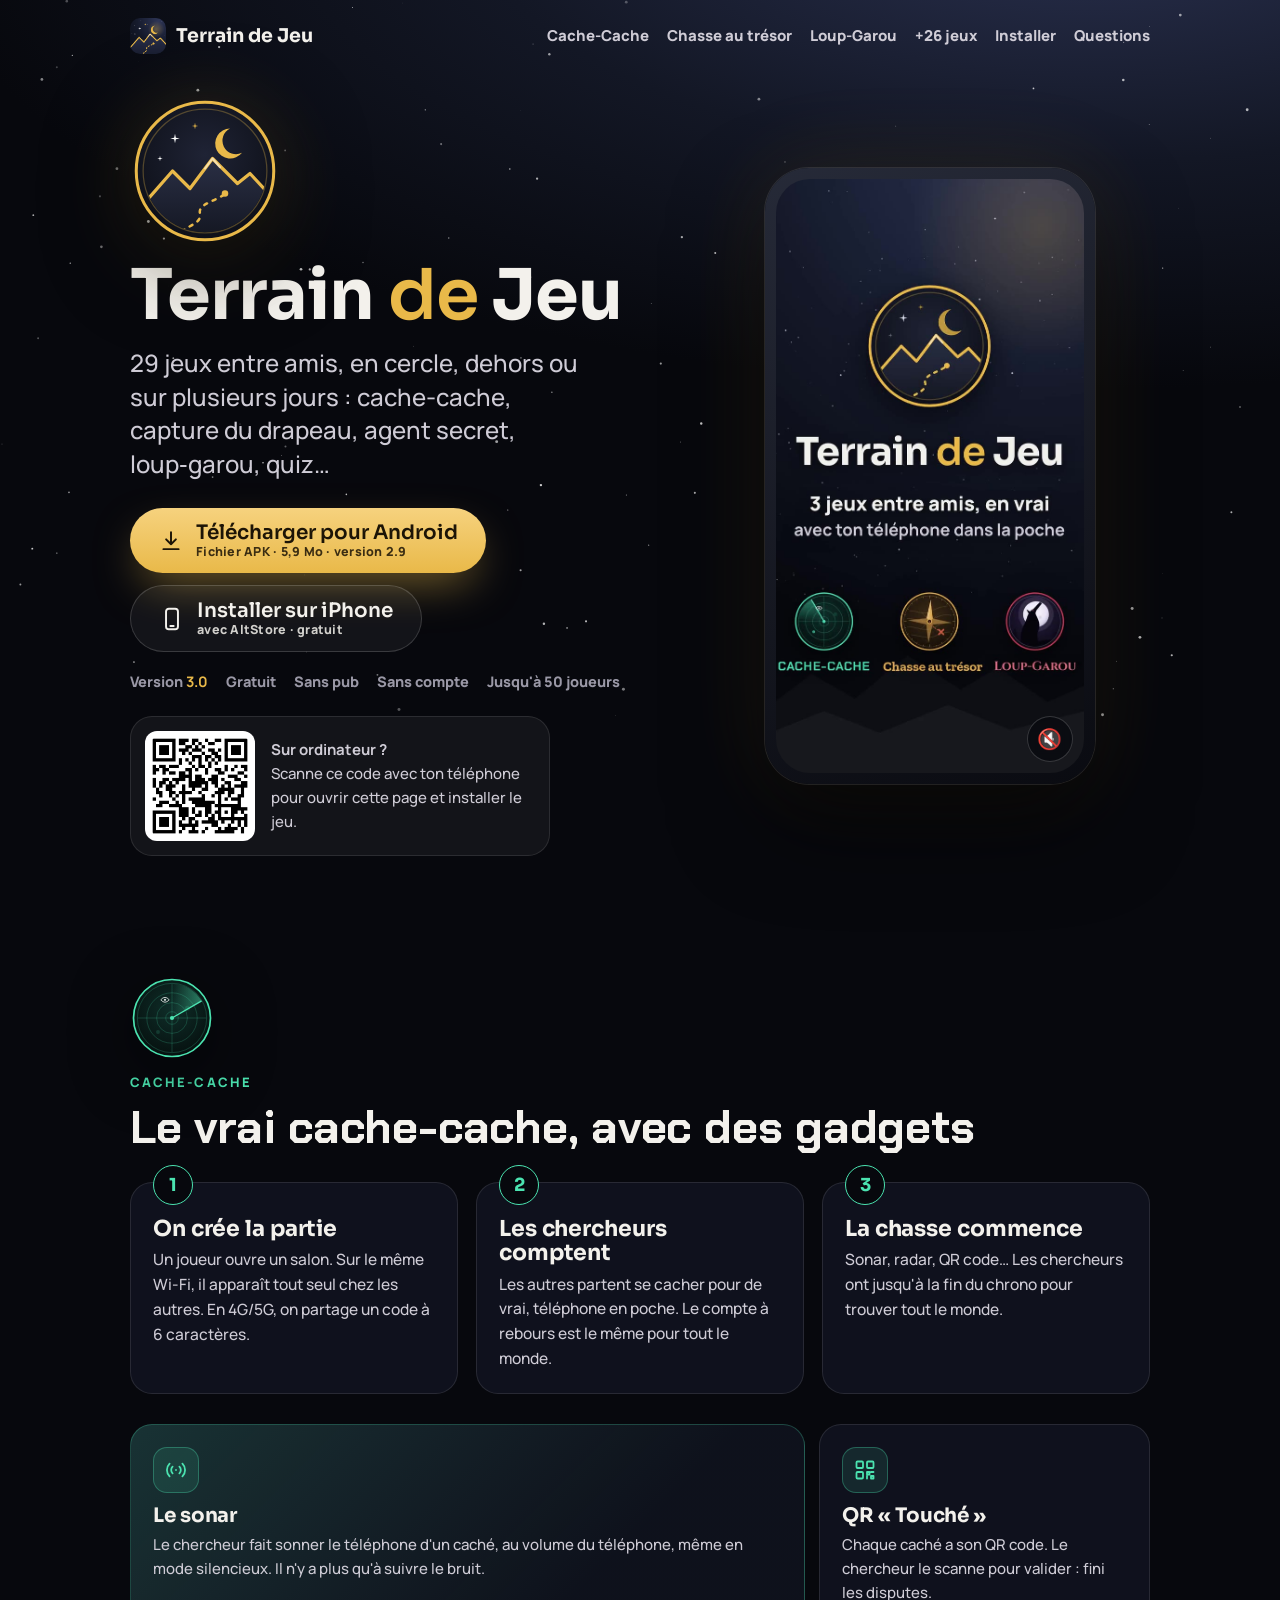
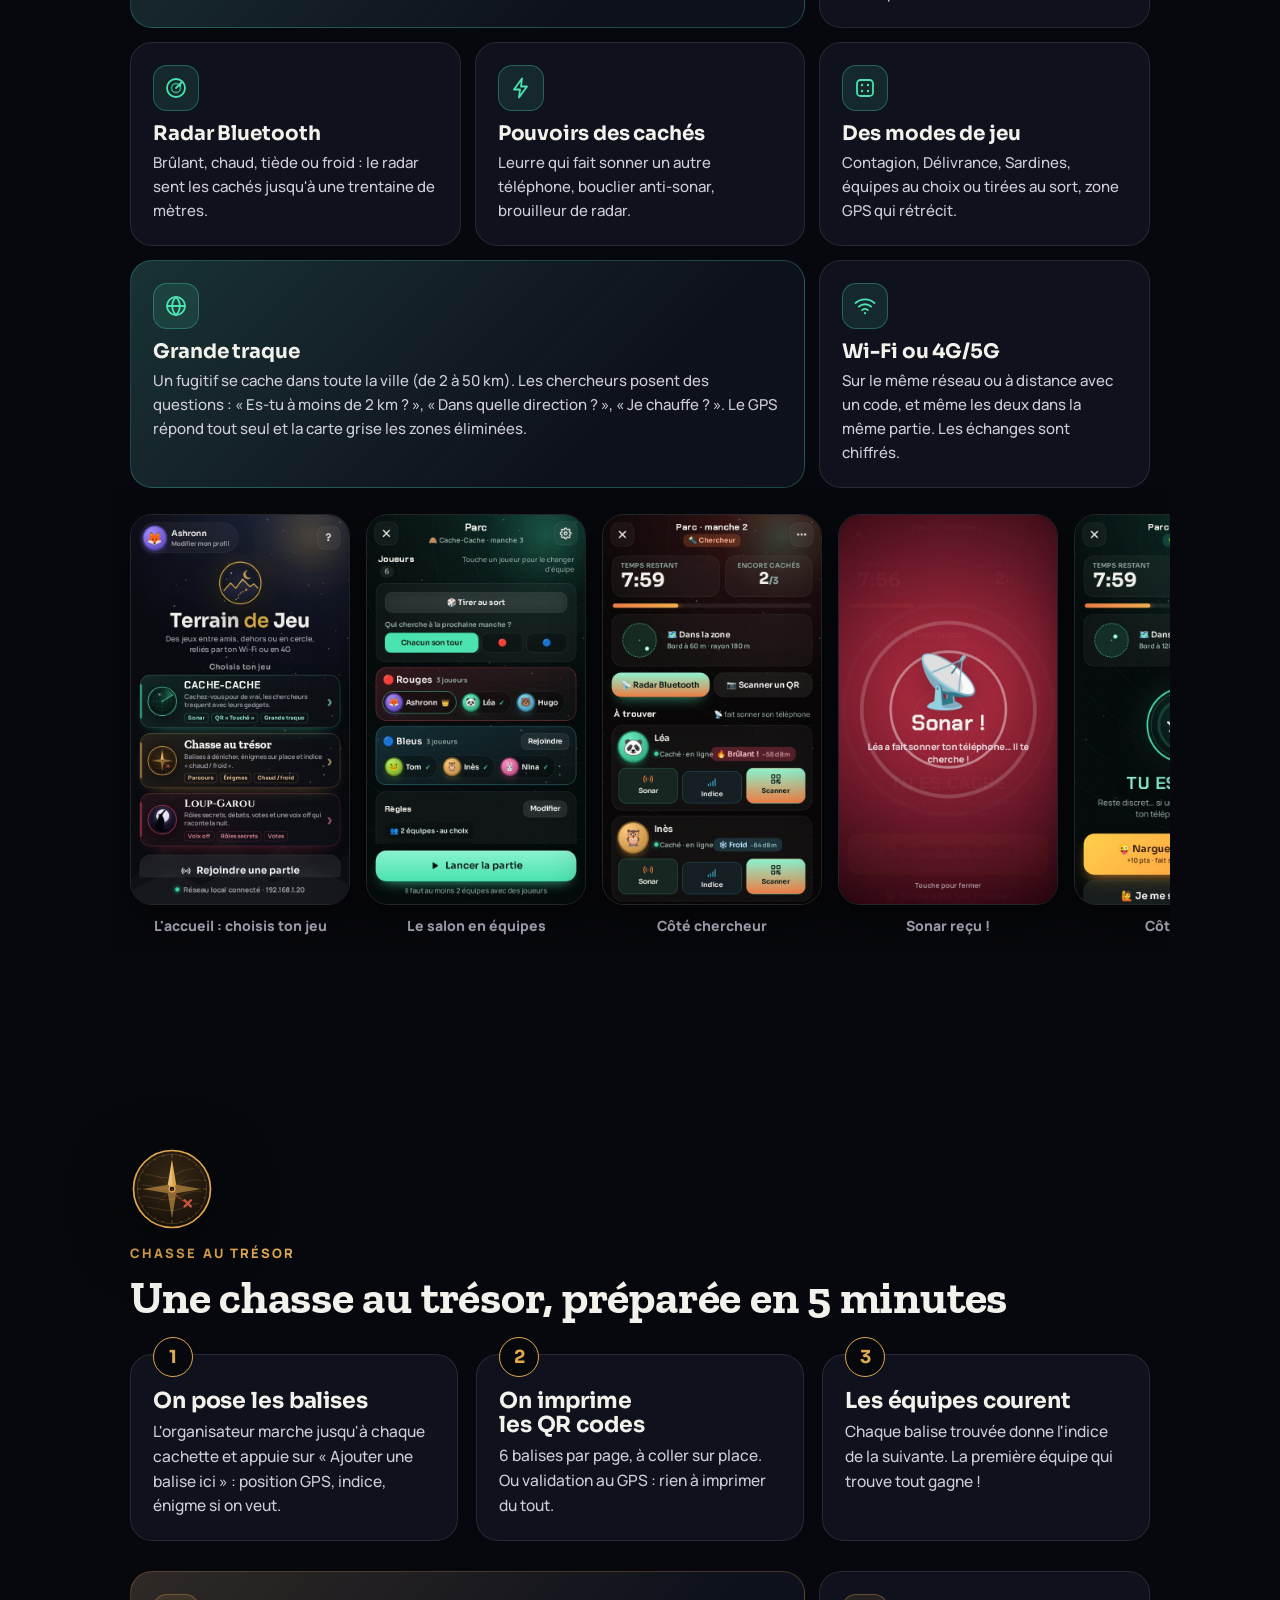
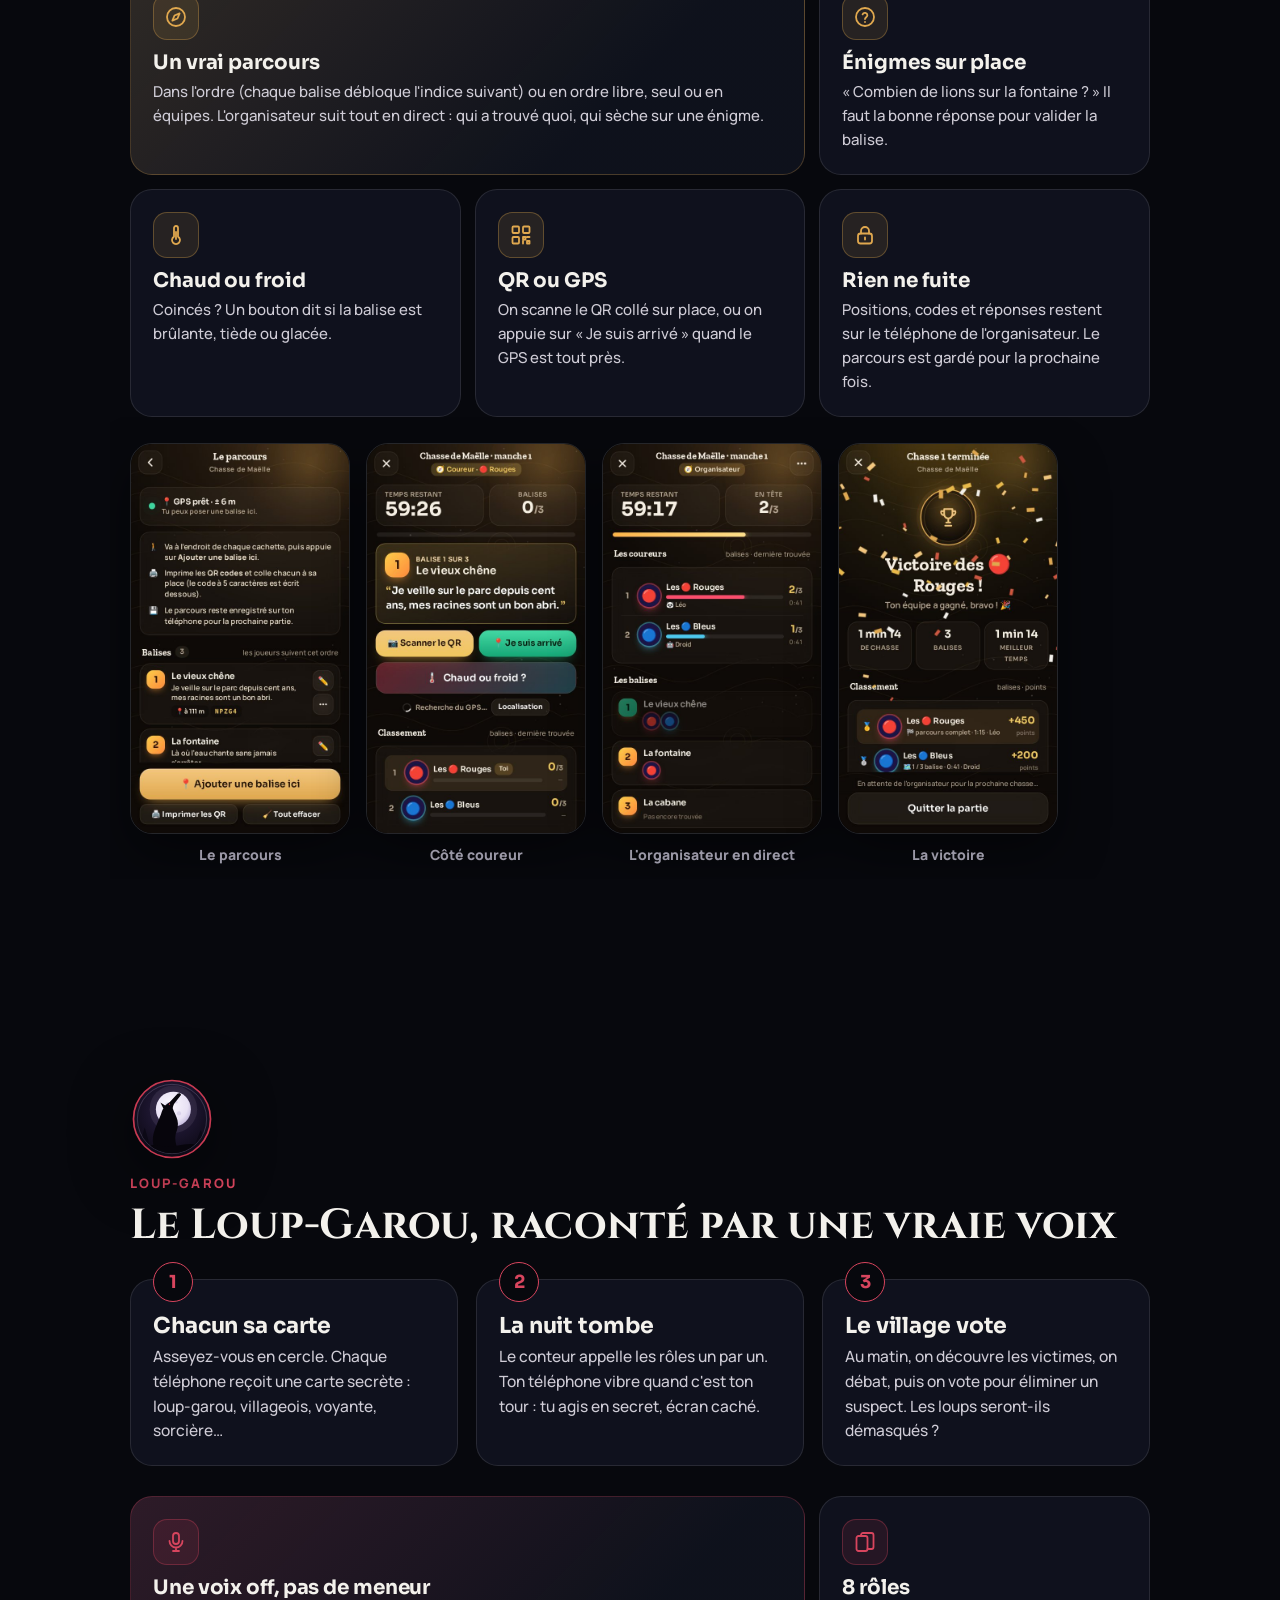
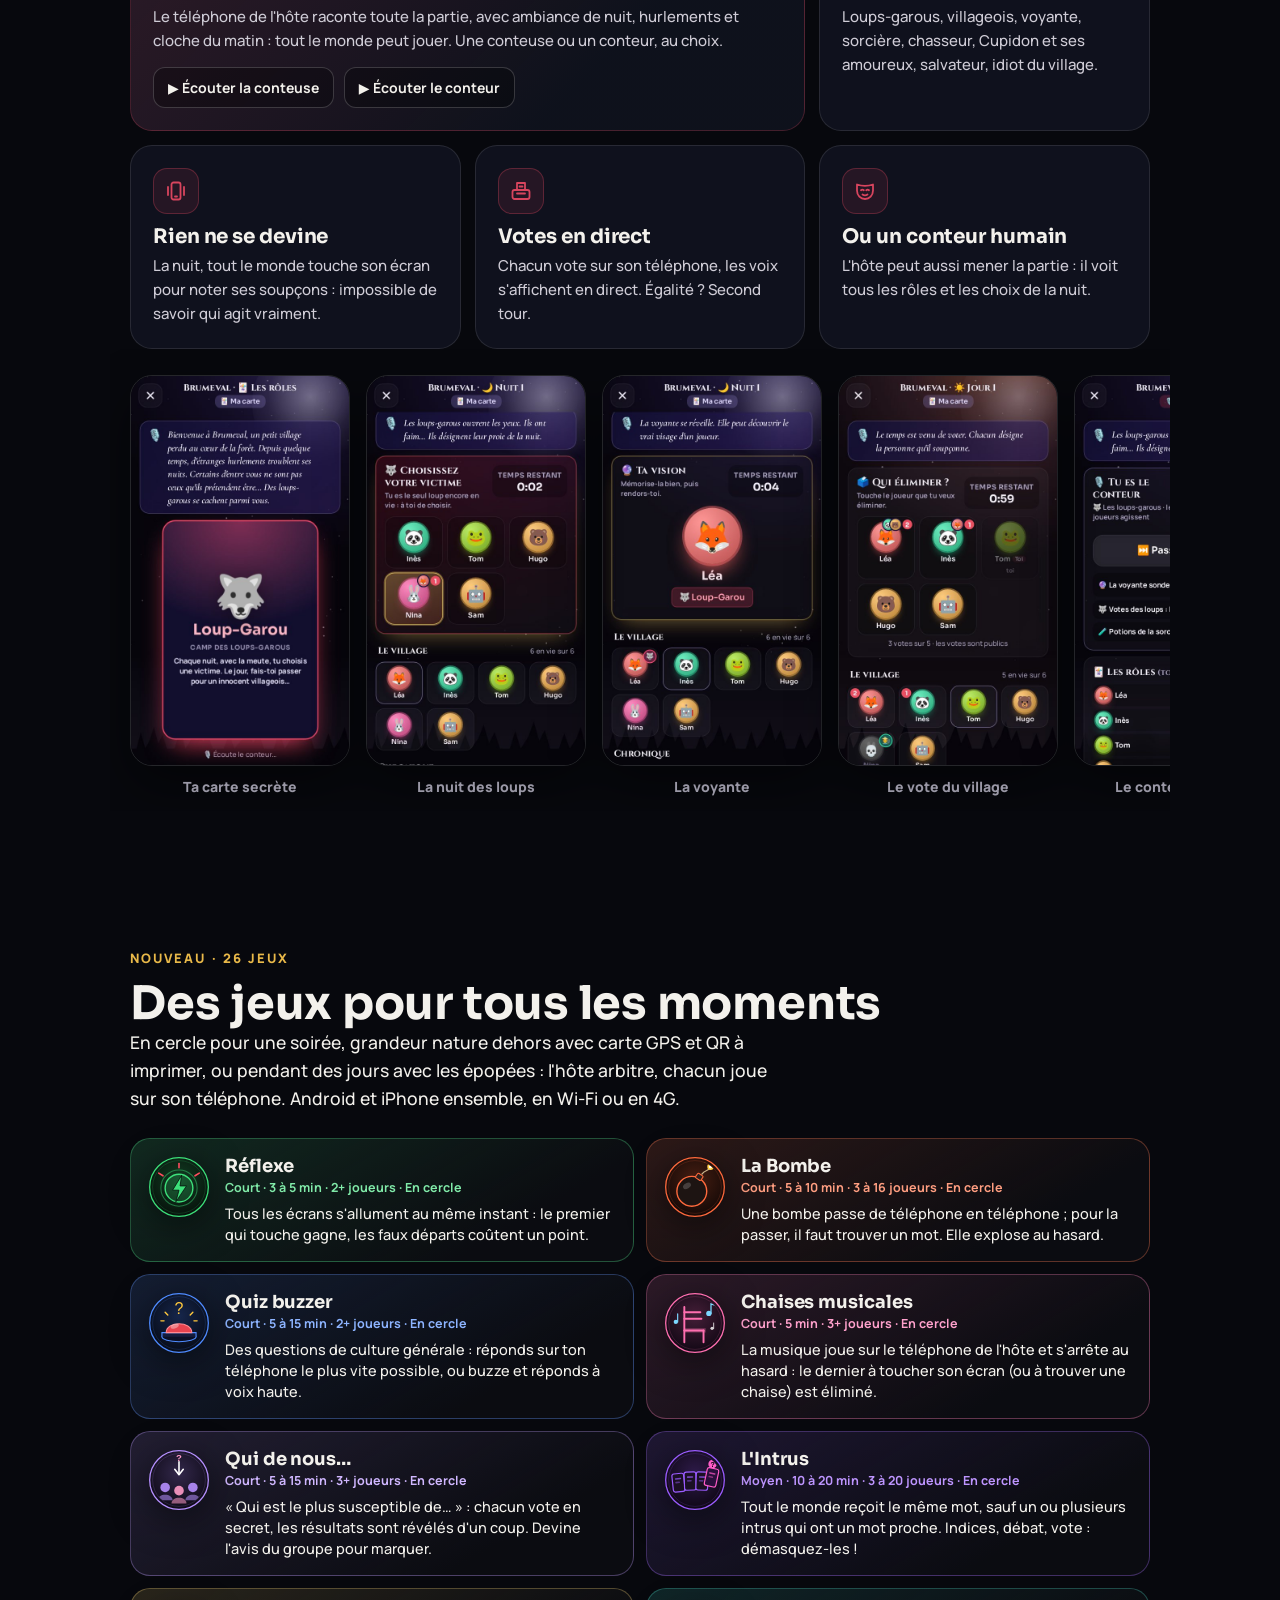
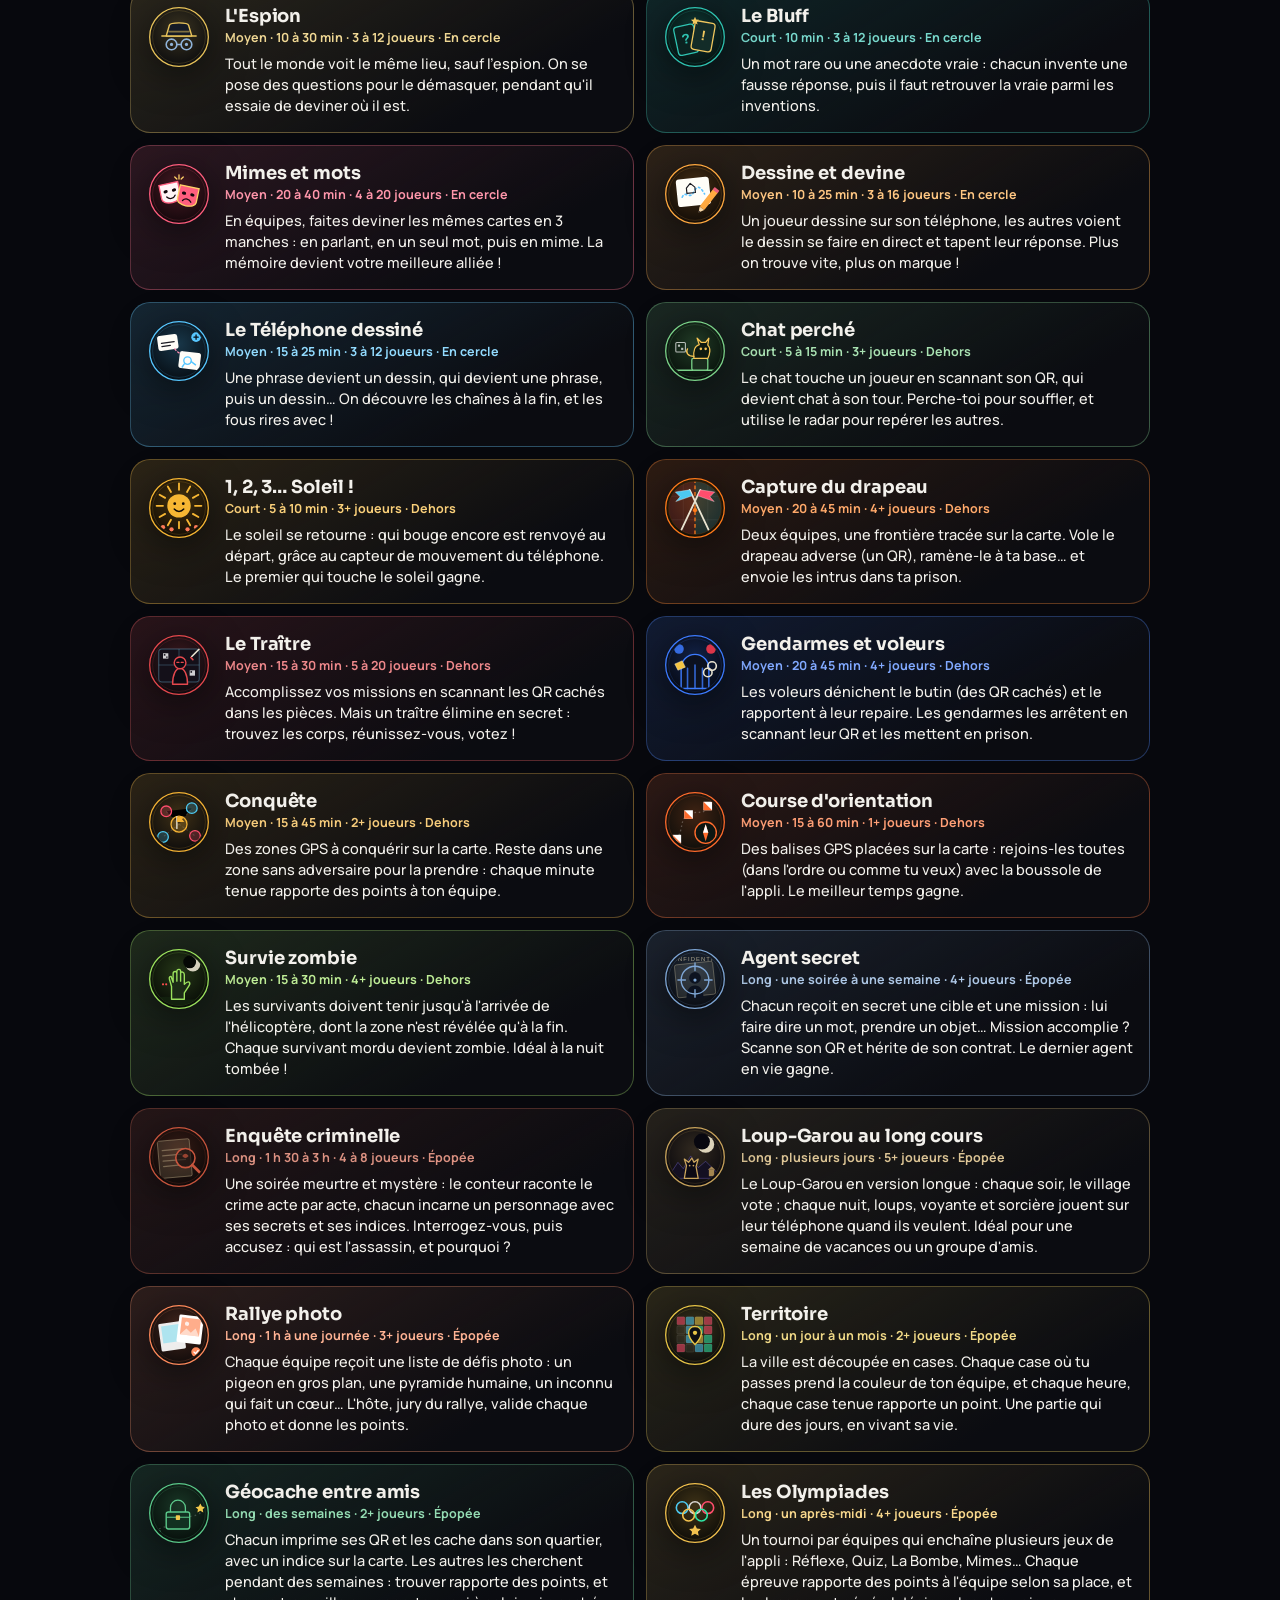
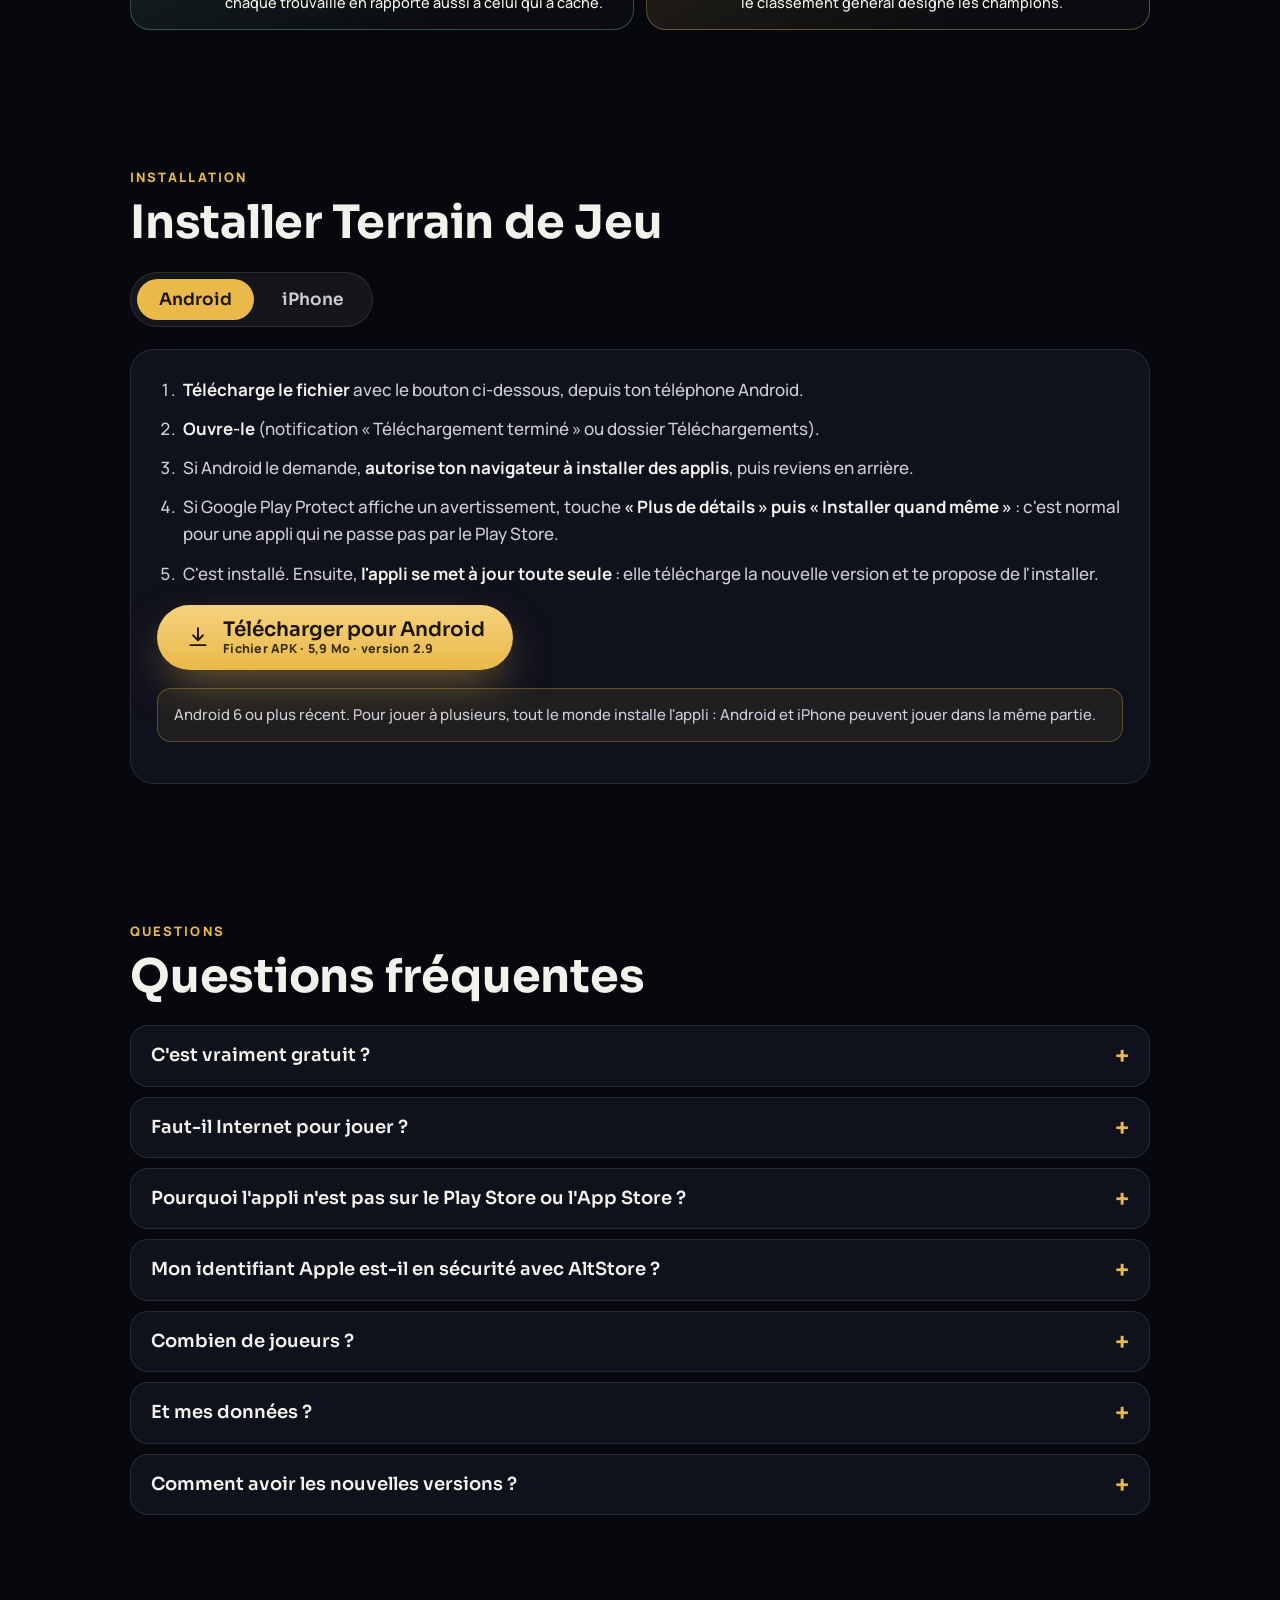
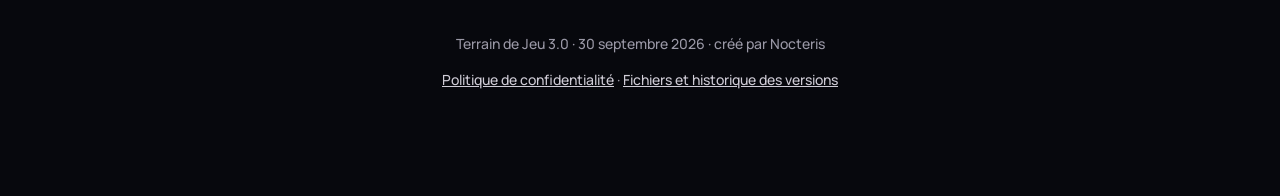
==== commit c20c96c4: "Terrain de Jeu 3.0 : ios" ====
--- a/index.html
+++ b/index.html
@@ -4,10 +4,10 @@
 <meta charset="utf-8">
 <meta name="viewport" content="width=device-width, initial-scale=1, viewport-fit=cover">
 <title>Terrain de Jeu — Cache-Cache, Chasse au trésor et Loup-Garou</title>
-<meta name="description" content="Terrain de Jeu : 22 jeux entre amis. Cache-cache, capture du drapeau, survie zombie et chasse au trésor grandeur nature, loup-garou avec voix off, quiz et jeux de soirée. Gratuit, sans pub, Android et iPhone.">
+<meta name="description" content="Terrain de Jeu : 29 jeux entre amis. Cache-cache, capture du drapeau, survie zombie et chasse au trésor grandeur nature, loup-garou avec voix off, quiz et jeux de soirée. Gratuit, sans pub, Android et iPhone.">
 <meta name="theme-color" content="#07080D">
 <meta property="og:title" content="Terrain de Jeu — cache-cache, chasse au trésor et loup-garou">
-<meta property="og:description" content="22 jeux entre amis : cache-cache avec sonar, capture du drapeau et conquête sur carte GPS, survie zombie, loup-garou avec voix off, quiz… Gratuit, sans pub, Android et iPhone ensemble.">
+<meta property="og:description" content="29 jeux entre amis : cache-cache avec sonar, capture du drapeau sur carte GPS, agent secret sur une semaine, enquête criminelle, loup-garou avec voix off, quiz… Gratuit, sans pub, Android et iPhone ensemble.">
 <meta property="og:image" content="assets/og.jpg">
 <meta property="og:type" content="website">
 <link rel="icon" href="assets/favicon.png">
@@ -228,7 +228,7 @@
 <div class="wrap">
   <header class="top">
     <a class="mini" href="#"><img src="assets/favicon.png" alt=""> Terrain de Jeu</a>
-    <nav><a href="#jeu">Cache-Cache</a><a href="#tresor">Chasse au trésor</a><a href="#loupgarou">Loup-Garou</a><a href="#nouveaux">+19 jeux</a><a href="#installer">Installer</a><a href="#questions">Questions</a></nav>
+    <nav><a href="#jeu">Cache-Cache</a><a href="#tresor">Chasse au trésor</a><a href="#loupgarou">Loup-Garou</a><a href="#nouveaux">+26 jeux</a><a href="#installer">Installer</a><a href="#questions">Questions</a></nav>
   </header>
 
   <main>
@@ -236,7 +236,7 @@
       <div>
         <svg class="emblem em-hub hub-logo site-em hero-em" viewBox="0 0 120 120" aria-hidden="true"><defs><radialGradient id="ehBg" cx=".5" cy=".38" r=".7"><stop offset="0" stop-color="#1f2335"/><stop offset="1" stop-color="#0b0d14"/></radialGradient><linearGradient id="ehHill" x1="0" y1="0" x2="0" y2="1"><stop offset="0" stop-color="#2a2f45"/><stop offset="1" stop-color="#11141e"/></linearGradient><clipPath id="ehClip"><circle cx="60" cy="60" r="49"/></clipPath></defs><circle cx="60" cy="60" r="55" fill="url(#ehBg)"/><circle cx="60" cy="60" r="55" fill="none" stroke="#E9B949" stroke-width="2.4"/><circle cx="60" cy="60" r="49.5" fill="none" stroke="#E9B949" stroke-opacity=".3" stroke-width="1"/><g clip-path="url(#ehClip)"><path class="em-moon" d="M80 26a12 12 0 1 0 9.6 19.4a9.5 9.5 0 1 1 -9.6 -19.4z" fill="#E9B949"/><path d="M6 92 L34 60 L48 74 L66 50 L86 70 L96 62 L120 88 V120 H6 Z" fill="url(#ehHill)"/><path d="M6 92 L34 60 L48 74 L66 50 L86 70 L96 62 L120 88" fill="none" stroke="#E9B949" stroke-width="2.6" stroke-linejoin="round" stroke-linecap="round"/><path d="M60 58 L66 50 L72 57" fill="none" stroke="#fff" stroke-opacity=".55" stroke-width="1.6" stroke-linecap="round" stroke-linejoin="round"/><path class="em-path" d="M30 118 C 40 104, 58 104, 56 94 C 54 86, 70 84, 76 78" fill="none" stroke="#E9B949" stroke-width="2" stroke-dasharray="2.5 5" stroke-linecap="round"/><circle cx="76" cy="78" r="2.6" fill="#E9B949"/><g transform="translate(36 34) scale(0.42)"><path class="em-tw t1" d="M0 -9L1.6 -1.6L9 0L1.6 1.6L0 9L-1.6 1.6L-9 0L-1.6 -1.6Z" fill="#fff"/></g><g transform="translate(52 24) scale(0.28)"><path class="em-tw t2" d="M0 -9L1.6 -1.6L9 0L1.6 1.6L0 9L-1.6 1.6L-9 0L-1.6 -1.6Z" fill="#E9B949"/></g><g transform="translate(24 50) scale(0.24)"><path class="em-tw t3" d="M0 -9L1.6 -1.6L9 0L1.6 1.6L0 9L-1.6 1.6L-9 0L-1.6 -1.6Z" fill="#fff"/></g></g></svg>
         <h1 class="brand">Terrain <i>de</i> Jeu</h1>
-        <p class="tagline">22 jeux entre amis, en cercle ou dehors : cache-cache, capture du drapeau, loup&#8209;garou, quiz, survie zombie, dessin…</p>
+        <p class="tagline">29 jeux entre amis, en cercle, dehors ou sur plusieurs jours : cache-cache, capture du drapeau, agent secret, loup&#8209;garou, quiz…</p>
         <div class="cta" id="cta">
           <a class="btn primary" id="dlAndroid" href="CacheCache.apk" download><span class="ic"><svg viewBox="0 0 24 24" fill="none" stroke="currentColor" stroke-width="1.8" stroke-linecap="round" stroke-linejoin="round" aria-hidden="true"><path d="M12 4v11M7.5 10.5L12 15l4.5-4.5M5 19.5h14"/></svg></span><span>Télécharger pour Android<small id="apkInfo">Fichier APK · gratuit</small></span></a>
           <a class="btn ghost" id="dlIos" href="#installer" data-tab="ios"><span class="ic"><svg viewBox="0 0 24 24" fill="none" stroke="currentColor" stroke-width="1.8" stroke-linecap="round" stroke-linejoin="round" aria-hidden="true"><rect x="6.5" y="2.5" width="11" height="19" rx="2.6"/><path d="M10.5 18.5h3"/></svg></span><span>Installer sur iPhone<small>avec AltStore · gratuit</small></span></a>
@@ -337,9 +337,9 @@
 
 <!--mg-games-->
     <section id="nouveaux">
-      <p class="eyebrow">Nouveau · 19 jeux</p>
+      <p class="eyebrow">Nouveau · 26 jeux</p>
       <h2>Des jeux pour tous les moments</h2>
-      <p class="lead">En cercle pour une soirée, ou grandeur nature dehors avec carte GPS et QR à imprimer : l'hôte arbitre, chacun joue sur son téléphone. Android et iPhone ensemble, en Wi-Fi ou en 4G.</p>
+      <p class="lead">En cercle pour une soirée, grandeur nature dehors avec carte GPS et QR à imprimer, ou pendant des jours avec les épopées : l'hôte arbitre, chacun joue sur son téléphone. Android et iPhone ensemble, en Wi-Fi ou en 4G.</p>
       <div class="mg-grid">
         <article class="mg-tile" style="--gc:#3DE07A"><svg class="emblem em-mg em-reflexe still mg-em" viewBox="0 0 120 120" aria-hidden="true"><defs><radialGradient id="mreflexe1Bg" cx=".5" cy=".38" r=".7"><stop offset="0" stop-color="#123e23"/><stop offset="1" stop-color="#050c08"/></radialGradient><clipPath id="mreflexe1Clip"><circle cx="60" cy="60" r="49"/></clipPath></defs><circle cx="60" cy="60" r="55" fill="url(#mreflexe1Bg)"/><circle cx="60" cy="60" r="55" fill="none" stroke="#3DE07A" stroke-width="2.4"/><circle cx="60" cy="60" r="49.5" fill="none" stroke="#3DE07A" stroke-opacity=".3" stroke-width="1"/><g clip-path="url(#mreflexe1Clip)"><circle class="em-pulse" cx="60" cy="62" r="34" fill="none" stroke="#3DE07A" stroke-opacity=".45" stroke-width="2"/><circle cx="60" cy="62" r="26" fill="#3DE07A" fill-opacity=".16" stroke="#3DE07A" stroke-width="2.6"/><path d="M65 38 L48 66 H60 L54 88 L74 58 H62 Z" fill="#3DE07A" stroke="#06100B" stroke-width="1.5" stroke-linejoin="round"/><g stroke="#FF4D5E" stroke-width="3" stroke-linecap="round"><path d="M22 34 l8 5"/><path d="M98 34 l-8 5"/><path d="M60 16 v8"/></g></g></svg><div><h3>Réflexe</h3><p class="meta">Court · 3 à 5 min · 2+ joueurs · En cercle</p><p>Tous les écrans s'allument au même instant : le premier qui touche gagne, les faux départs coûtent un point.</p></div></article>
         <article class="mg-tile" style="--gc:#FF6A3D"><svg class="emblem em-mg em-bombe still mg-em" viewBox="0 0 120 120" aria-hidden="true"><defs><radialGradient id="mbombe2Bg" cx=".5" cy=".38" r=".7"><stop offset="0" stop-color="#461e12"/><stop offset="1" stop-color="#0e0605"/></radialGradient><clipPath id="mbombe2Clip"><circle cx="60" cy="60" r="49"/></clipPath></defs><circle cx="60" cy="60" r="55" fill="url(#mbombe2Bg)"/><circle cx="60" cy="60" r="55" fill="none" stroke="#FF6A3D" stroke-width="2.4"/><circle cx="60" cy="60" r="49.5" fill="none" stroke="#FF6A3D" stroke-opacity=".3" stroke-width="1"/><g clip-path="url(#mbombe2Clip)"><circle cx="54" cy="68" r="28" fill="#1d1412" stroke="#FF6A3D" stroke-width="2.6"/><ellipse cx="45" cy="58" rx="8" ry="5" fill="#fff" fill-opacity=".18" transform="rotate(-30 45 58)"/><rect x="62" y="36" width="12" height="10" rx="2" transform="rotate(35 68 41)" fill="#2c1f1b" stroke="#FF6A3D" stroke-width="2"/><path d="M73 36 C 78 28, 86 30, 88 24" fill="none" stroke="#c9b28a" stroke-width="2.4" stroke-linecap="round"/><g class="em-pulse"><circle cx="89" cy="22" r="6" fill="#FFD24A"/><circle cx="89" cy="22" r="3" fill="#fff"/></g><g stroke="#FFD24A" stroke-width="2.2" stroke-linecap="round"><path d="M89 10v-4"/><path d="M99 16l3-2"/><path d="M100 26l4 1"/><path d="M80 14l-3-3"/></g></g></svg><div><h3>La Bombe</h3><p class="meta">Court · 5 à 10 min · 3 à 16 joueurs · En cercle</p><p>Une bombe passe de téléphone en téléphone ; pour la passer, il faut trouver un mot. Elle explose au hasard.</p></div></article>
@@ -360,6 +360,13 @@
         <article class="mg-tile" style="--gc:#F2B134"><svg class="emblem em-mg em-conquete still mg-em" viewBox="0 0 120 120" aria-hidden="true"><defs><radialGradient id="mconquete17Bg" cx=".5" cy=".38" r=".7"><stop offset="0" stop-color="#3e3016"/><stop offset="1" stop-color="#08080b"/></radialGradient><clipPath id="mconquete17Clip"><circle cx="60" cy="60" r="49"/></clipPath></defs><circle cx="60" cy="60" r="55" fill="url(#mconquete17Bg)"/><circle cx="60" cy="60" r="55" fill="none" stroke="#F2B134" stroke-width="2.4"/><circle cx="60" cy="60" r="49.5" fill="none" stroke="#F2B134" stroke-opacity=".3" stroke-width="1"/><g clip-path="url(#mconquete17Clip)"><path d="M36 40 L60 64 L84 34 M60 64 L30 88 M60 64 L90 86" stroke="#fff" stroke-opacity=".15" stroke-width="2" stroke-dasharray="4 4"/><g class="em-tw"><circle cx="36" cy="40" r="10" fill="#FF4D6D" fill-opacity=".22" stroke="#FF4D6D" stroke-width="2.4"/></g><g class="em-tw t2"><circle cx="84" cy="34" r="10" fill="#4CC9F0" fill-opacity=".22" stroke="#4CC9F0" stroke-width="2.4"/></g><g class="em-halo"><circle cx="60" cy="64" r="15" fill="#F2B134" fill-opacity=".22" stroke="#F2B134" stroke-width="2.4"/></g><g class="em-tw t2"><circle cx="30" cy="88" r="10" fill="#4CC9F0" fill-opacity=".22" stroke="#4CC9F0" stroke-width="2.4"/></g><g class="em-tw"><circle cx="90" cy="86" r="10" fill="#FF4D6D" fill-opacity=".22" stroke="#FF4D6D" stroke-width="2.4"/></g><path d="M56 72 V50" stroke="#E9E3D0" stroke-width="2.6" stroke-linecap="round"/><path d="M56 50 H70 L66 55 L70 60 H56" fill="#F2B134"/></g></svg><div><h3>Conquête</h3><p class="meta">Moyen · 15 à 45 min · 2+ joueurs · Dehors</p><p>Des zones GPS à conquérir sur la carte. Reste dans une zone sans adversaire pour la prendre : chaque minute tenue rapporte des points à ton équipe.</p></div></article>
         <article class="mg-tile" style="--gc:#FF6B2C"><svg class="emblem em-mg em-orientation still mg-em" viewBox="0 0 120 120" aria-hidden="true"><defs><radialGradient id="morientation18Bg" cx=".5" cy=".38" r=".7"><stop offset="0" stop-color="#402313"/><stop offset="1" stop-color="#080b09"/></radialGradient><clipPath id="morientation18Clip"><circle cx="60" cy="60" r="49"/></clipPath></defs><circle cx="60" cy="60" r="55" fill="url(#morientation18Bg)"/><circle cx="60" cy="60" r="55" fill="none" stroke="#FF6B2C" stroke-width="2.4"/><circle cx="60" cy="60" r="49.5" fill="none" stroke="#FF6B2C" stroke-opacity=".3" stroke-width="1"/><g clip-path="url(#morientation18Clip)"><path d="M26 92 C 40 70, 30 56, 48 46 S 76 50, 84 30" fill="none" stroke="#fff" stroke-opacity=".25" stroke-width="2.4" stroke-dasharray="3 5"/><g class="em-tw"><rect x="18" y="84" width="16" height="16" fill="#fff"/><path d="M18 84 L34 100 L18 100 Z" fill="#FF6B2C"/></g><g class="em-tw t2"><rect x="40" y="38" width="16" height="16" fill="#fff"/><path d="M40 38 L56 54 L40 54 Z" fill="#FF6B2C"/></g><g class="em-tw"><rect x="76" y="22" width="16" height="16" fill="#fff"/><path d="M76 22 L92 38 L76 38 Z" fill="#FF6B2C"/></g><g class="em-halo"><circle cx="80" cy="80" r="20" fill="#0d1612" stroke="#FF6B2C" stroke-width="2.6"/><path d="M80 64 L85 80 L80 96 L75 80 Z" fill="#FF6B2C"/><path d="M80 64 L85 80 L75 80 Z" fill="#FFFFFF"/></g></g></svg><div><h3>Course d'orientation</h3><p class="meta">Moyen · 15 à 60 min · 1+ joueurs · Dehors</p><p>Des balises GPS placées sur la carte : rejoins-les toutes (dans l'ordre ou comme tu veux) avec la boussole de l'appli. Le meilleur temps gagne.</p></div></article>
         <article class="mg-tile" style="--gc:#9BE15D"><svg class="emblem em-mg em-zombie still mg-em" viewBox="0 0 120 120" aria-hidden="true"><defs><radialGradient id="mzombie19Bg" cx=".5" cy=".38" r=".7"><stop offset="0" stop-color="#263818"/><stop offset="1" stop-color="#040604"/></radialGradient><clipPath id="mzombie19Clip"><circle cx="60" cy="60" r="49"/></clipPath></defs><circle cx="60" cy="60" r="55" fill="url(#mzombie19Bg)"/><circle cx="60" cy="60" r="55" fill="none" stroke="#9BE15D" stroke-width="2.4"/><circle cx="60" cy="60" r="49.5" fill="none" stroke="#9BE15D" stroke-opacity=".3" stroke-width="1"/><g clip-path="url(#mzombie19Clip)"><circle cx="86" cy="32" r="14" fill="#E9E3D0" fill-opacity=".9" class="em-tw"/><circle cx="80" cy="28" r="12" fill="#050805"/><path d="M10 98 Q 30 90, 60 96 T 110 94 V 120 H 10 Z" fill="#12200e"/><g class="em-halo"><path d="M46 98 V74 L42 60 Q41 55 45 55 L49 66 V50 Q49 46 53 46 Q56 46 56 50 V64 V46 Q56 42 60 42 Q63 42 63 46 V64 V50 Q63 46 67 47 Q70 48 70 52 V70 Q76 64 79 66 Q82 68 78 74 L70 86 V98 Z" fill="#1c2b16" stroke="#9BE15D" stroke-width="2.6" stroke-linejoin="round"/></g><circle cx="30" cy="70" r="2" fill="#FF4D4D"/><circle cx="36" cy="70" r="2" fill="#FF4D4D"/></g></svg><div><h3>Survie zombie</h3><p class="meta">Moyen · 15 à 30 min · 4+ joueurs · Dehors</p><p>Les survivants doivent tenir jusqu'à l'arrivée de l'hélicoptère, dont la zone n'est révélée qu'à la fin. Chaque survivant mordu devient zombie. Idéal à la nuit tombée !</p></div></article>
+        <article class="mg-tile" style="--gc:#7FA7D6"><svg class="emblem em-mg em-agent still mg-em" viewBox="0 0 120 120" aria-hidden="true"><defs><radialGradient id="magent20Bg" cx=".5" cy=".38" r=".7"><stop offset="0" stop-color="#222d3c"/><stop offset="1" stop-color="#06080d"/></radialGradient><clipPath id="magent20Clip"><circle cx="60" cy="60" r="49"/></clipPath></defs><circle cx="60" cy="60" r="55" fill="url(#magent20Bg)"/><circle cx="60" cy="60" r="55" fill="none" stroke="#7FA7D6" stroke-width="2.4"/><circle cx="60" cy="60" r="49.5" fill="none" stroke="#7FA7D6" stroke-opacity=".3" stroke-width="1"/><g clip-path="url(#magent20Clip)"><rect x="24" y="30" width="72" height="62" rx="4" fill="#E9DCB5" fill-opacity=".1" stroke="#E9DCB5" stroke-opacity=".35" stroke-width="1.6" transform="rotate(-6 60 60)"/><path d="M44 96 C44 80, 50 72, 60 72 C70 72, 76 80, 76 96 Z" fill="#0d1320"/><circle cx="60" cy="58" r="11" fill="#0d1320"/><g class="em-halo"><circle cx="60" cy="62" r="26" fill="none" stroke="#7FA7D6" stroke-width="2.6"/><circle cx="60" cy="62" r="3" fill="#7FA7D6"/><path d="M60 30 V44 M60 80 V94 M28 62 H42 M78 62 H92" stroke="#7FA7D6" stroke-width="2.6" stroke-linecap="round"/></g><text x="60" y="26" text-anchor="middle" font-family="Bebas Neue, sans-serif" font-size="11" letter-spacing="2" fill="#E9DCB5" fill-opacity=".7" class="em-tw">CONFIDENTIEL</text></g></svg><div><h3>Agent secret</h3><p class="meta">Long · une soirée à une semaine · 4+ joueurs · Épopée</p><p>Chacun reçoit en secret une cible et une mission : lui faire dire un mot, prendre un objet… Mission accomplie ? Scanne son QR et hérite de son contrat. Le dernier agent en vie gagne.</p></div></article>
+        <article class="mg-tile" style="--gc:#C8553D"><svg class="emblem em-mg em-enquete still mg-em" viewBox="0 0 120 120" aria-hidden="true"><defs><radialGradient id="menquete21Bg" cx=".5" cy=".38" r=".7"><stop offset="0" stop-color="#351a14"/><stop offset="1" stop-color="#090707"/></radialGradient><clipPath id="menquete21Clip"><circle cx="60" cy="60" r="49"/></clipPath></defs><circle cx="60" cy="60" r="55" fill="url(#menquete21Bg)"/><circle cx="60" cy="60" r="55" fill="none" stroke="#C8553D" stroke-width="2.4"/><circle cx="60" cy="60" r="49.5" fill="none" stroke="#C8553D" stroke-opacity=".3" stroke-width="1"/><g clip-path="url(#menquete21Clip)"><rect x="22" y="28" width="60" height="70" rx="3" fill="#E8D5A6" fill-opacity=".14" stroke="#E8D5A6" stroke-opacity=".4" stroke-width="1.6" transform="rotate(-5 52 63)"/><path d="M30 46 H70 M30 56 H66 M30 66 H72 M30 76 H58" stroke="#E8D5A6" stroke-opacity=".35" stroke-width="2.4" stroke-linecap="round" transform="rotate(-5 52 63)"/><g class="em-halo"><circle cx="72" cy="62" r="18" fill="#140d0c" fill-opacity=".6" stroke="#C8553D" stroke-width="3"/><path d="M85 75 L100 90" stroke="#C8553D" stroke-width="5" stroke-linecap="round"/></g><g class="em-tw"><path d="M66 58 q6 -8 12 0 q-6 8 -12 0" fill="#C8553D" fill-opacity=".7"/></g></g></svg><div><h3>Enquête criminelle</h3><p class="meta">Long · 1 h 30 à 3 h · 4 à 8 joueurs · Épopée</p><p>Une soirée meurtre et mystère : le conteur raconte le crime acte par acte, chacun incarne un personnage avec ses secrets et ses indices. Interrogez-vous, puis accusez : qui est l'assassin, et pourquoi ?</p></div></article>
+        <article class="mg-tile" style="--gc:#C9A45C"><svg class="emblem em-mg em-lgl still mg-em" viewBox="0 0 120 120" aria-hidden="true"><defs><radialGradient id="mlgl22Bg" cx=".5" cy=".38" r=".7"><stop offset="0" stop-color="#322a20"/><stop offset="1" stop-color="#06050b"/></radialGradient><clipPath id="mlgl22Clip"><circle cx="60" cy="60" r="49"/></clipPath></defs><circle cx="60" cy="60" r="55" fill="url(#mlgl22Bg)"/><circle cx="60" cy="60" r="55" fill="none" stroke="#C9A45C" stroke-width="2.4"/><circle cx="60" cy="60" r="49.5" fill="none" stroke="#C9A45C" stroke-opacity=".3" stroke-width="1"/><g clip-path="url(#mlgl22Clip)"><circle cx="80" cy="36" r="16" fill="#EDE3C8" fill-opacity=".92"/><circle cx="73" cy="31" r="15" fill="#08070F"/><path d="M8 100 L28 70 L38 82 L52 58 L66 80 L80 68 L112 100 Z" fill="#141022" stroke="#8E7CFF" stroke-opacity=".4" stroke-width="1.5"/><g class="em-halo"><path d="M40 100 L44 76 L40 64 L48 70 L54 62 L58 70 L66 64 L62 78 L66 100 Z" fill="#0c0a14" stroke="#C9A45C" stroke-width="2.4" stroke-linejoin="round"/><circle cx="50" cy="76" r="1.6" fill="#C9A45C"/><circle cx="57" cy="76" r="1.6" fill="#C9A45C"/></g><g class="em-tw"><rect x="86" y="84" width="10" height="12" fill="#C9A45C" fill-opacity=".8"/><path d="M84 84 L91 78 L98 84 Z" fill="#C9A45C" fill-opacity=".8"/></g></g></svg><div><h3>Loup-Garou au long cours</h3><p class="meta">Long · plusieurs jours · 5+ joueurs · Épopée</p><p>Le Loup-Garou en version longue : chaque soir, le village vote ; chaque nuit, loups, voyante et sorcière jouent sur leur téléphone quand ils veulent. Idéal pour une semaine de vacances ou un groupe d'amis.</p></div></article>
+        <article class="mg-tile" style="--gc:#FF8A5B"><svg class="emblem em-mg em-rallye still mg-em" viewBox="0 0 120 120" aria-hidden="true"><defs><radialGradient id="mrallye23Bg" cx=".5" cy=".38" r=".7"><stop offset="0" stop-color="#43261d"/><stop offset="1" stop-color="#0b0808"/></radialGradient><clipPath id="mrallye23Clip"><circle cx="60" cy="60" r="49"/></clipPath></defs><circle cx="60" cy="60" r="55" fill="url(#mrallye23Bg)"/><circle cx="60" cy="60" r="55" fill="none" stroke="#FF8A5B" stroke-width="2.4"/><circle cx="60" cy="60" r="49.5" fill="none" stroke="#FF8A5B" stroke-opacity=".3" stroke-width="1"/><g clip-path="url(#mrallye23Clip)"><g transform="rotate(-8 50 62)"><rect x="24" y="36" width="46" height="52" rx="3" fill="#fff" fill-opacity=".92"/><rect x="29" y="41" width="36" height="32" fill="#7BDFF2" fill-opacity=".55"/></g><g class="em-halo" transform="rotate(7 72 60)"><rect x="50" y="32" width="46" height="52" rx="3" fill="#fff"/><rect x="55" y="37" width="36" height="32" fill="#FF8A5B" fill-opacity=".7"/><circle cx="66" cy="48" r="4" fill="#fff" fill-opacity=".8"/><path d="M55 69 L66 57 L75 64 L83 55 L91 69 Z" fill="#fff" fill-opacity=".55"/></g><g class="em-tw"><circle cx="92" cy="92" r="9" fill="#FF8A5B"/><path d="M88 92 l3 3 5 -6" stroke="#fff" stroke-width="2.4" fill="none" stroke-linecap="round"/></g></g></svg><div><h3>Rallye photo</h3><p class="meta">Long · 1 h à une journée · 3+ joueurs · Épopée</p><p>Chaque équipe reçoit une liste de défis photo : un pigeon en gros plan, une pyramide humaine, un inconnu qui fait un cœur… L'hôte, jury du rallye, valide chaque photo et donne les points.</p></div></article>
+        <article class="mg-tile" style="--gc:#E8C547"><svg class="emblem em-mg em-territoire still mg-em" viewBox="0 0 120 120" aria-hidden="true"><defs><radialGradient id="mterritoire24Bg" cx=".5" cy=".38" r=".7"><stop offset="0" stop-color="#3a331a"/><stop offset="1" stop-color="#07080a"/></radialGradient><clipPath id="mterritoire24Clip"><circle cx="60" cy="60" r="49"/></clipPath></defs><circle cx="60" cy="60" r="55" fill="url(#mterritoire24Bg)"/><circle cx="60" cy="60" r="55" fill="none" stroke="#E8C547" stroke-width="2.4"/><circle cx="60" cy="60" r="49.5" fill="none" stroke="#E8C547" stroke-opacity=".3" stroke-width="1"/><g clip-path="url(#mterritoire24Clip)"><rect x="26" y="26" width="15" height="15" rx="2" fill="#FF4D6D" fill-opacity=".55" stroke="#fff" stroke-opacity=".15"/><rect x="43" y="26" width="15" height="15" rx="2" fill="#4CC9F0" fill-opacity=".55" stroke="#fff" stroke-opacity=".15"/><rect x="60" y="26" width="15" height="15" rx="2" fill="#E8C547" fill-opacity=".55" stroke="#fff" stroke-opacity=".15"/><rect x="77" y="26" width="15" height="15" rx="2" fill="#FF4D6D" fill-opacity=".55" stroke="#fff" stroke-opacity=".15"/><rect x="26" y="43" width="15" height="15" rx="2" fill="#fff" fill-opacity=".05" stroke="#fff" stroke-opacity=".15"/><rect x="43" y="43" width="15" height="15" rx="2" fill="#4CC9F0" fill-opacity=".55" stroke="#fff" stroke-opacity=".15" class="em-tw"/><rect x="60" y="43" width="15" height="15" rx="2" fill="#2EE6A6" fill-opacity=".55" stroke="#fff" stroke-opacity=".15"/><rect x="77" y="43" width="15" height="15" rx="2" fill="#FF4D6D" fill-opacity=".55" stroke="#fff" stroke-opacity=".15"/><rect x="26" y="60" width="15" height="15" rx="2" fill="#fff" fill-opacity=".05" stroke="#fff" stroke-opacity=".15"/><rect x="43" y="60" width="15" height="15" rx="2" fill="#4CC9F0" fill-opacity=".55" stroke="#fff" stroke-opacity=".15"/><rect x="60" y="60" width="15" height="15" rx="2" fill="#E8C547" fill-opacity=".55" stroke="#fff" stroke-opacity=".15" class="em-tw"/><rect x="77" y="60" width="15" height="15" rx="2" fill="#2EE6A6" fill-opacity=".55" stroke="#fff" stroke-opacity=".15"/><rect x="26" y="77" width="15" height="15" rx="2" fill="#FF4D6D" fill-opacity=".55" stroke="#fff" stroke-opacity=".15"/><rect x="43" y="77" width="15" height="15" rx="2" fill="#fff" fill-opacity=".05" stroke="#fff" stroke-opacity=".15"/><rect x="60" y="77" width="15" height="15" rx="2" fill="#4CC9F0" fill-opacity=".55" stroke="#fff" stroke-opacity=".15"/><rect x="77" y="77" width="15" height="15" rx="2" fill="#2EE6A6" fill-opacity=".55" stroke="#fff" stroke-opacity=".15"/><g class="em-halo"><path d="M60 44 C 52 44, 48 50, 48 56 C 48 66, 60 78, 60 78 C 60 78, 72 66, 72 56 C 72 50, 68 44, 60 44 Z" fill="#0d0e12" stroke="#E8C547" stroke-width="2.6"/><circle cx="60" cy="56" r="4" fill="#E8C547"/></g></g></svg><div><h3>Territoire</h3><p class="meta">Long · un jour à un mois · 2+ joueurs · Épopée</p><p>La ville est découpée en cases. Chaque case où tu passes prend la couleur de ton équipe, et chaque heure, chaque case tenue rapporte un point. Une partie qui dure des jours, en vivant sa vie.</p></div></article>
+        <article class="mg-tile" style="--gc:#5BC98A"><svg class="emblem em-mg em-geocache still mg-em" viewBox="0 0 120 120" aria-hidden="true"><defs><radialGradient id="mgeocache25Bg" cx=".5" cy=".38" r=".7"><stop offset="0" stop-color="#193626"/><stop offset="1" stop-color="#050a08"/></radialGradient><clipPath id="mgeocache25Clip"><circle cx="60" cy="60" r="49"/></clipPath></defs><circle cx="60" cy="60" r="55" fill="url(#mgeocache25Bg)"/><circle cx="60" cy="60" r="55" fill="none" stroke="#5BC98A" stroke-width="2.4"/><circle cx="60" cy="60" r="49.5" fill="none" stroke="#5BC98A" stroke-opacity=".3" stroke-width="1"/><g clip-path="url(#mgeocache25Clip)"><path d="M16 96 C 30 80, 44 90, 60 76 S 92 70, 104 56" fill="none" stroke="#fff" stroke-opacity=".2" stroke-width="2.4" stroke-dasharray="3 6"/><g class="em-tw"><path d="M100 42 l3 6 6 1 -4.5 4 1 6 -5.5 -3 -5.5 3 1 -6 -4.5 -4 6 -1 z" fill="#F2C94C"/></g><g class="em-halo"><rect x="36" y="58" width="44" height="32" rx="4" fill="#123021" stroke="#5BC98A" stroke-width="2.6"/><path d="M36 68 H80" stroke="#5BC98A" stroke-width="2.2"/><rect x="54" y="64" width="8" height="9" rx="1.5" fill="#F2C94C"/><path d="M44 58 V50 a14 14 0 0 1 28 0 V58" fill="none" stroke="#5BC98A" stroke-width="2.4"/></g><circle cx="22" cy="96" r="4" fill="#5BC98A"/></g></svg><div><h3>Géocache entre amis</h3><p class="meta">Long · des semaines · 2+ joueurs · Épopée</p><p>Chacun imprime ses QR et les cache dans son quartier, avec un indice sur la carte. Les autres les cherchent pendant des semaines : trouver rapporte des points, et chaque trouvaille en rapporte aussi à celui qui a caché.</p></div></article>
+        <article class="mg-tile" style="--gc:#F2C14E"><svg class="emblem em-mg em-olympiades still mg-em" viewBox="0 0 120 120" aria-hidden="true"><defs><radialGradient id="molympiades26Bg" cx=".5" cy=".38" r=".7"><stop offset="0" stop-color="#3e3217"/><stop offset="1" stop-color="#080806"/></radialGradient><clipPath id="molympiades26Clip"><circle cx="60" cy="60" r="49"/></clipPath></defs><circle cx="60" cy="60" r="55" fill="url(#molympiades26Bg)"/><circle cx="60" cy="60" r="55" fill="none" stroke="#F2C14E" stroke-width="2.4"/><circle cx="60" cy="60" r="49.5" fill="none" stroke="#F2C14E" stroke-opacity=".3" stroke-width="1"/><g clip-path="url(#molympiades26Clip)"><circle cx="36" cy="50" r="11" fill="none" stroke="#4CC9F0" stroke-width="3"/><circle cx="60" cy="50" r="11" fill="none" stroke="#fff" stroke-width="3" stroke-opacity=".8"/><circle cx="84" cy="50" r="11" fill="none" stroke="#FF4D6D" stroke-width="3"/><circle cx="48" cy="64" r="11" fill="none" stroke="#F2C14E" stroke-width="3" class="em-halo"/><circle cx="72" cy="64" r="11" fill="none" stroke="#2EE6A6" stroke-width="3"/><g class="em-tw"><path d="M60 82 l3.5 7 7.5 1 -5.5 5 1.5 7.5 -7 -3.5 -7 3.5 1.5 -7.5 -5.5 -5 7.5 -1 z" fill="#F2C14E"/></g></g></svg><div><h3>Les Olympiades</h3><p class="meta">Long · un après-midi · 4+ joueurs · Épopée</p><p>Un tournoi par équipes qui enchaîne plusieurs jeux de l'appli : Réflexe, Quiz, La Bombe, Mimes… Chaque épreuve rapporte des points à l'équipe selon sa place, et le classement général désigne les champions.</p></div></article>
       </div>
     </section>
     <!--/mg-games-->
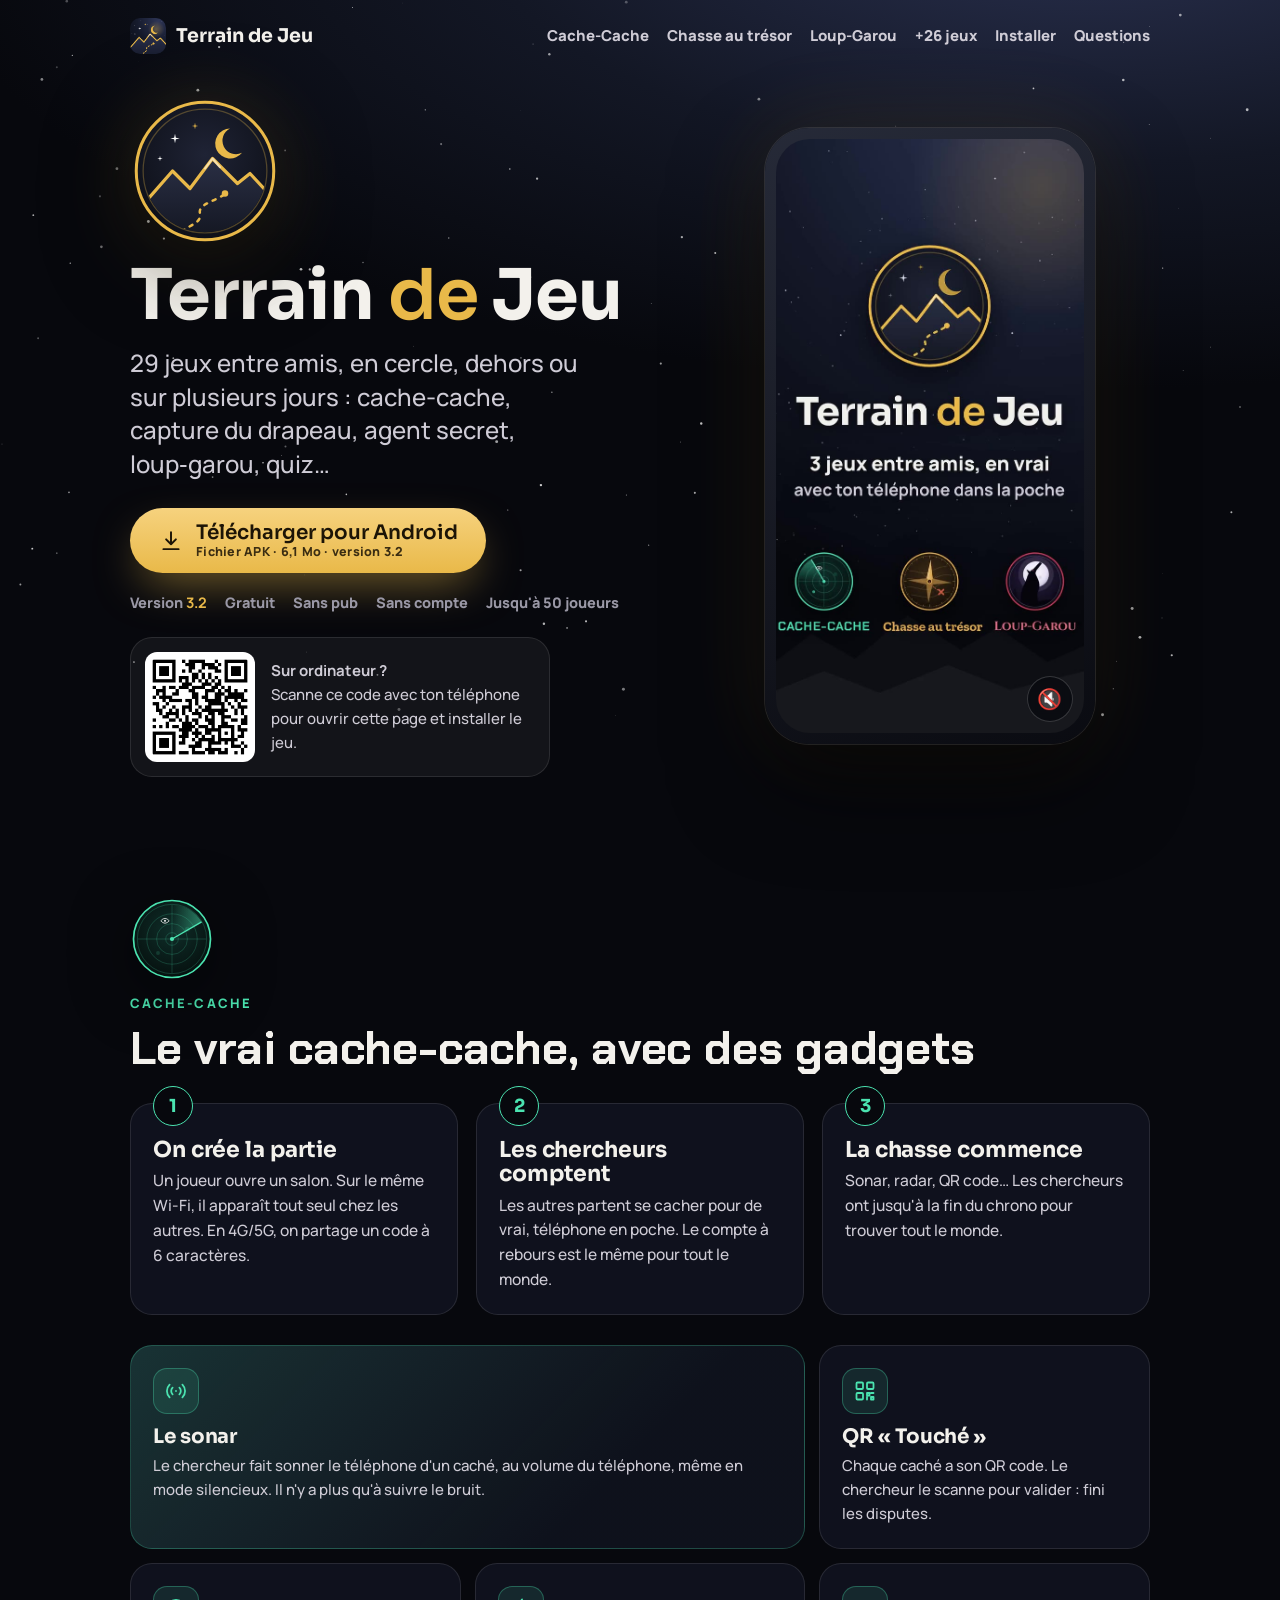
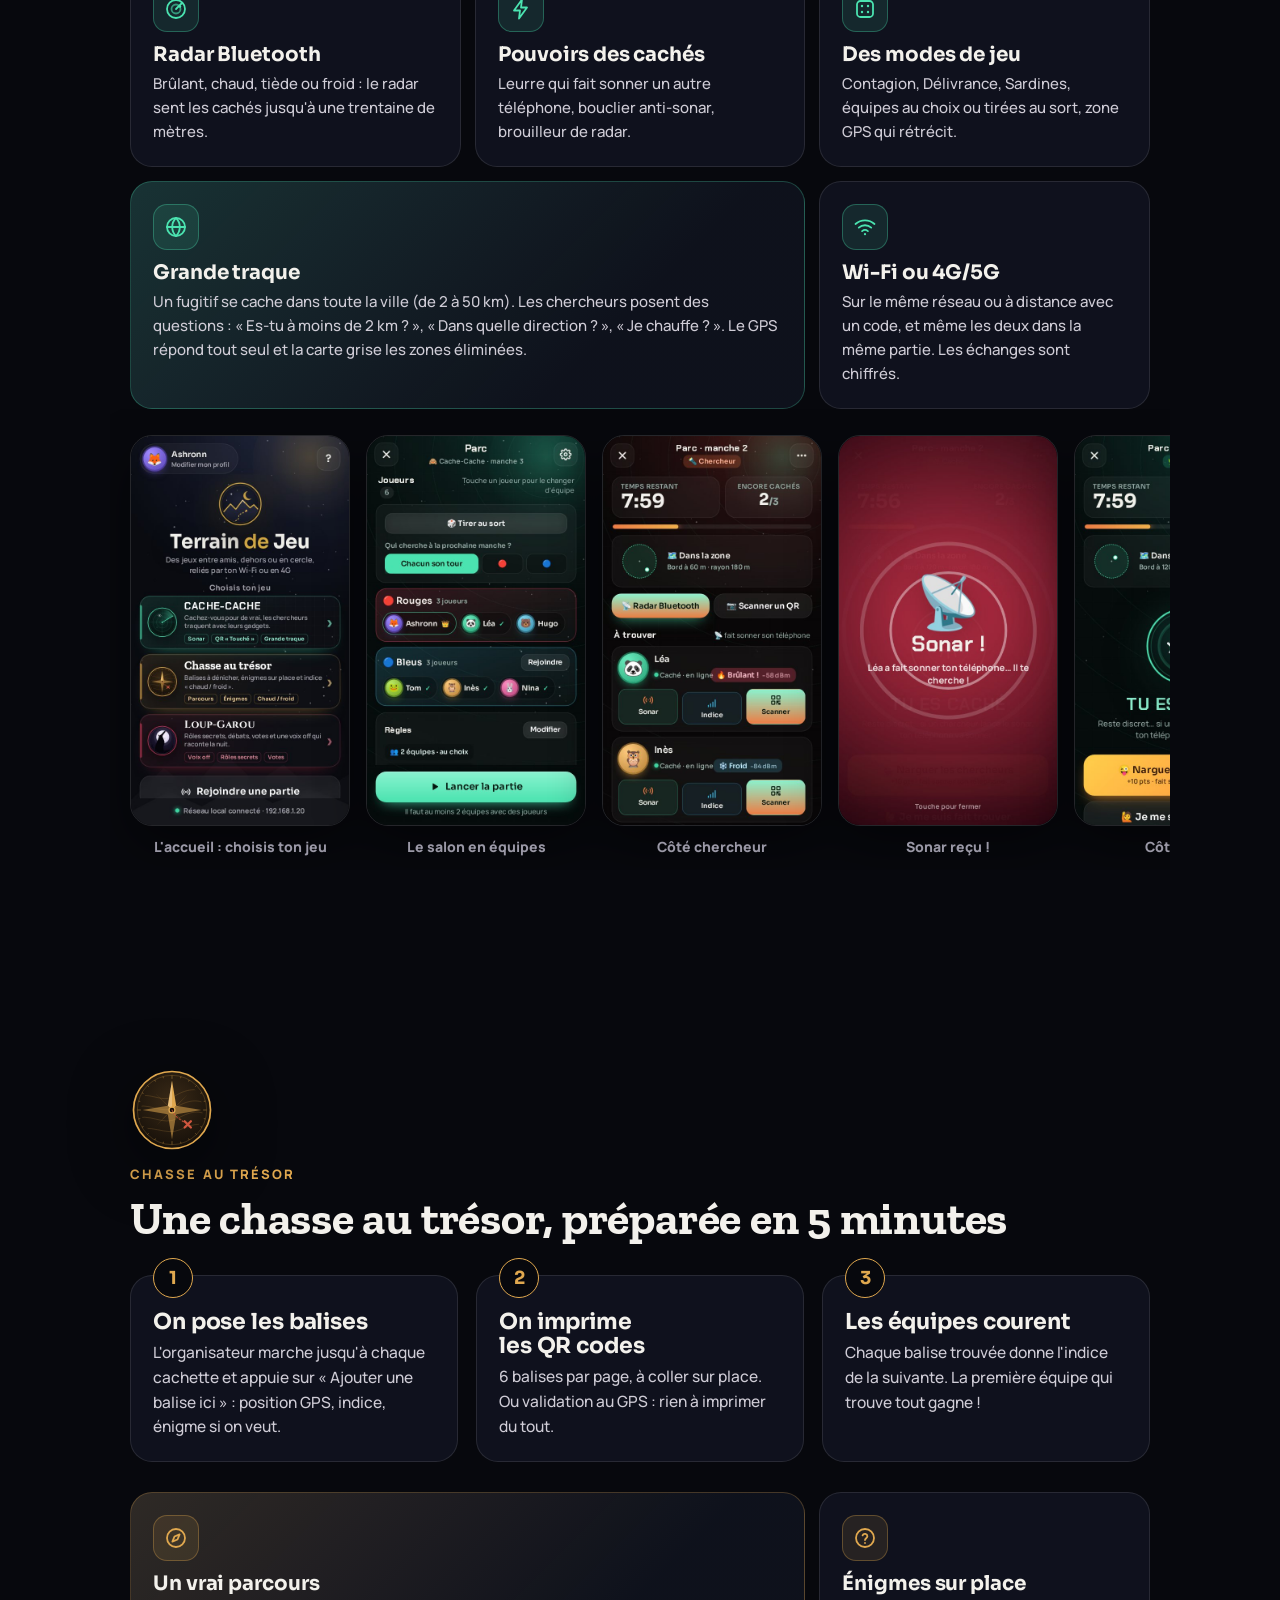
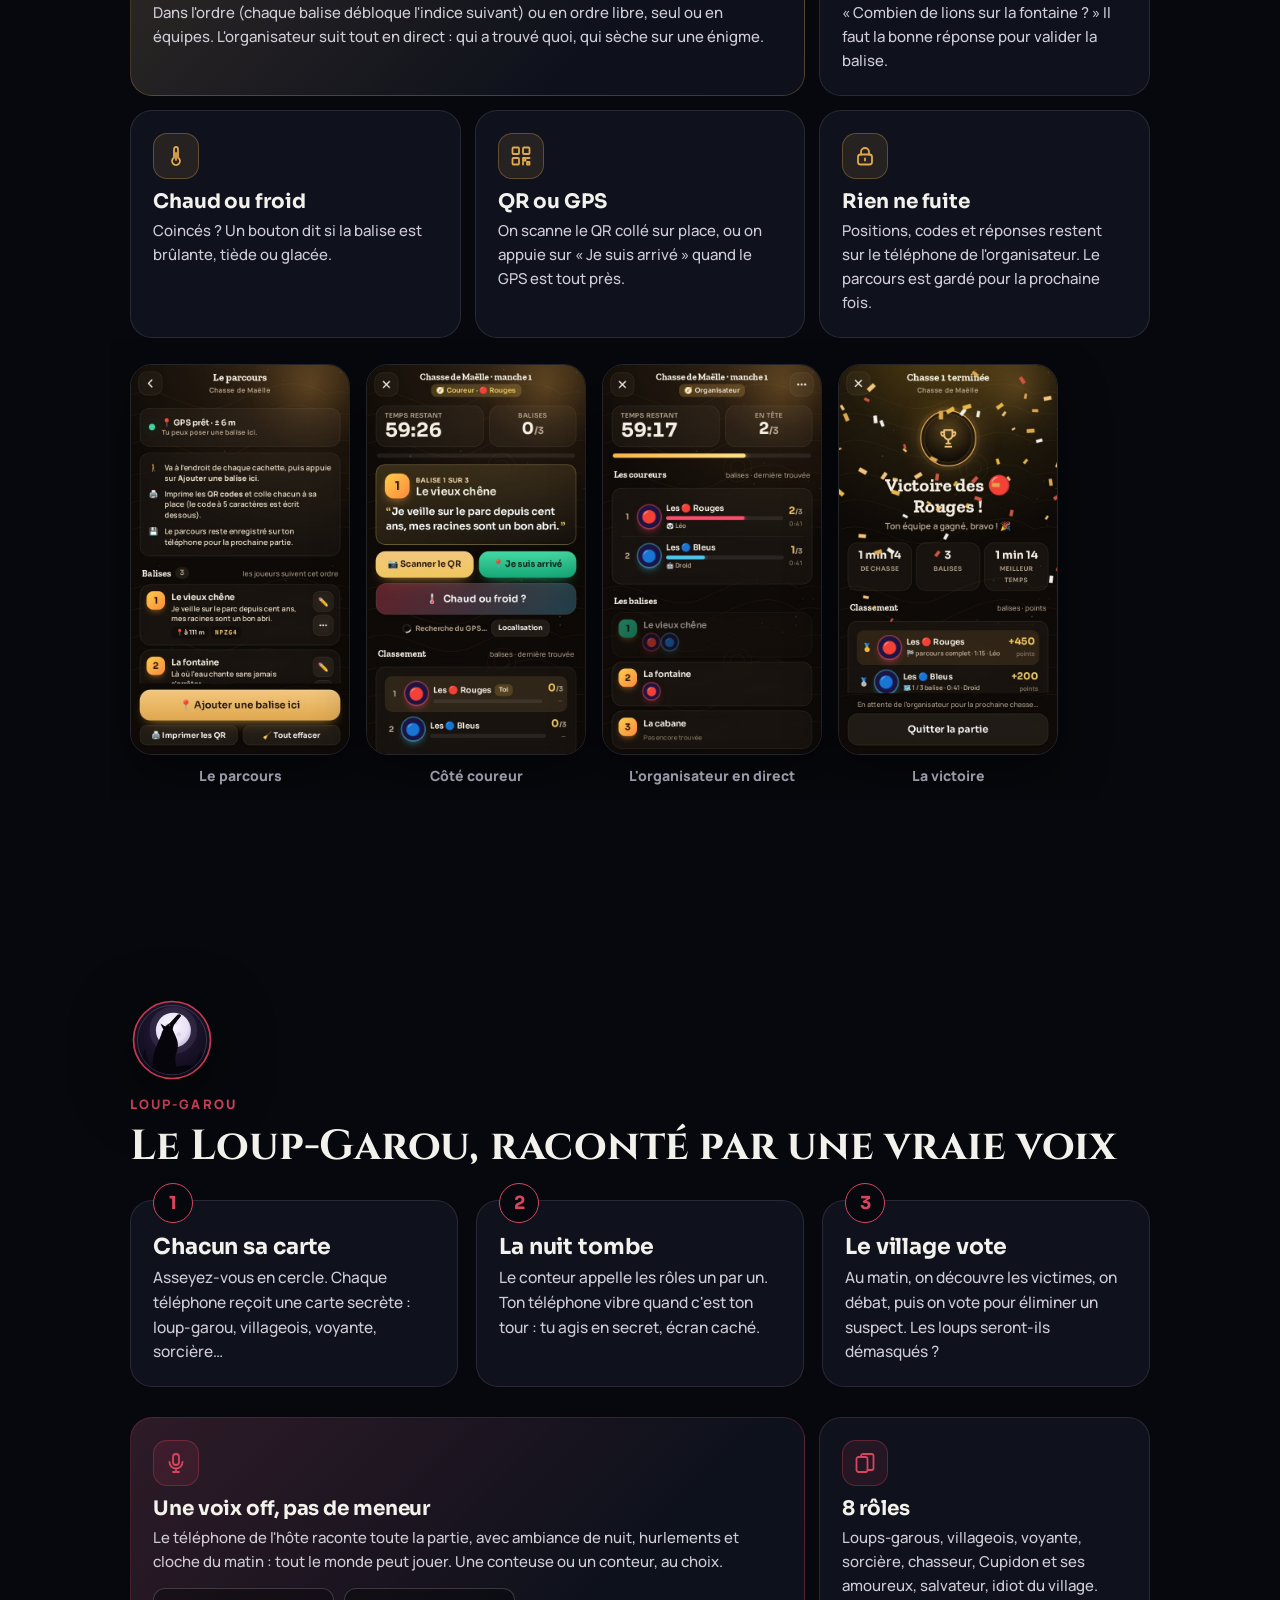
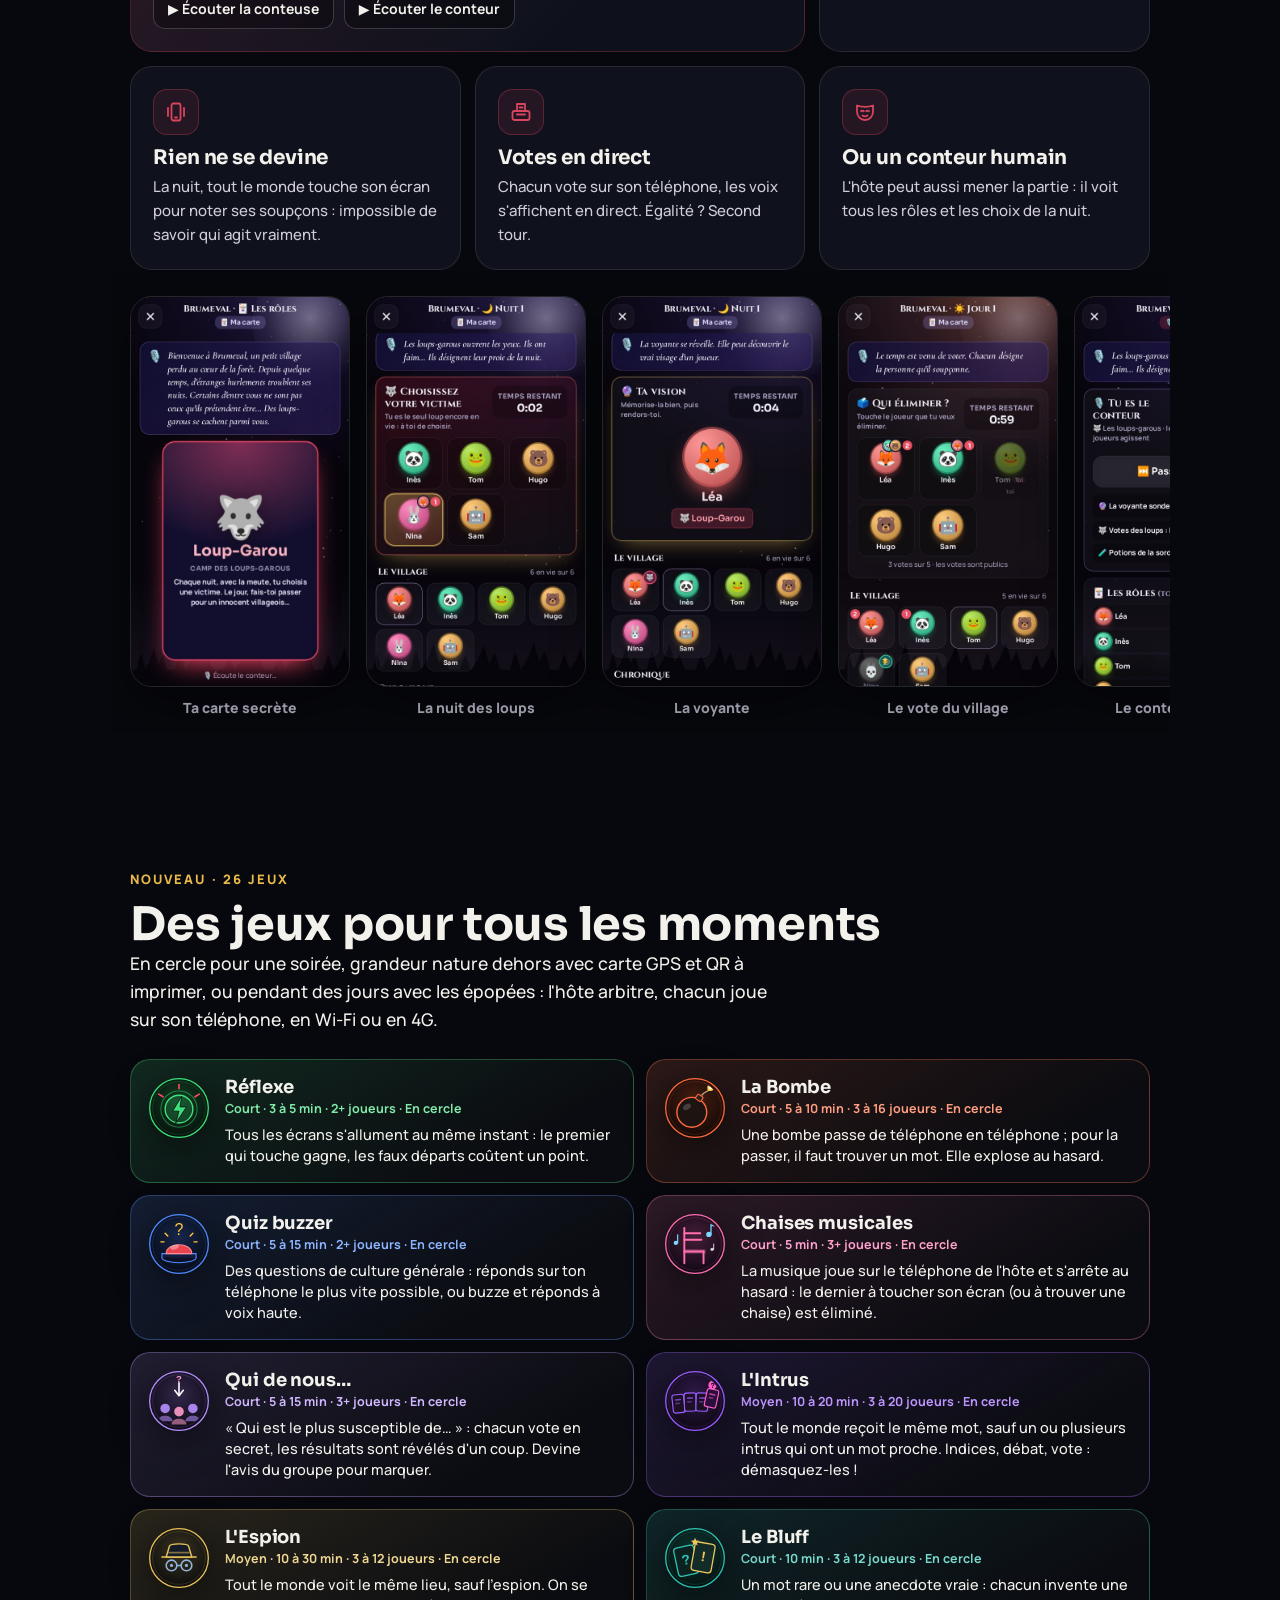
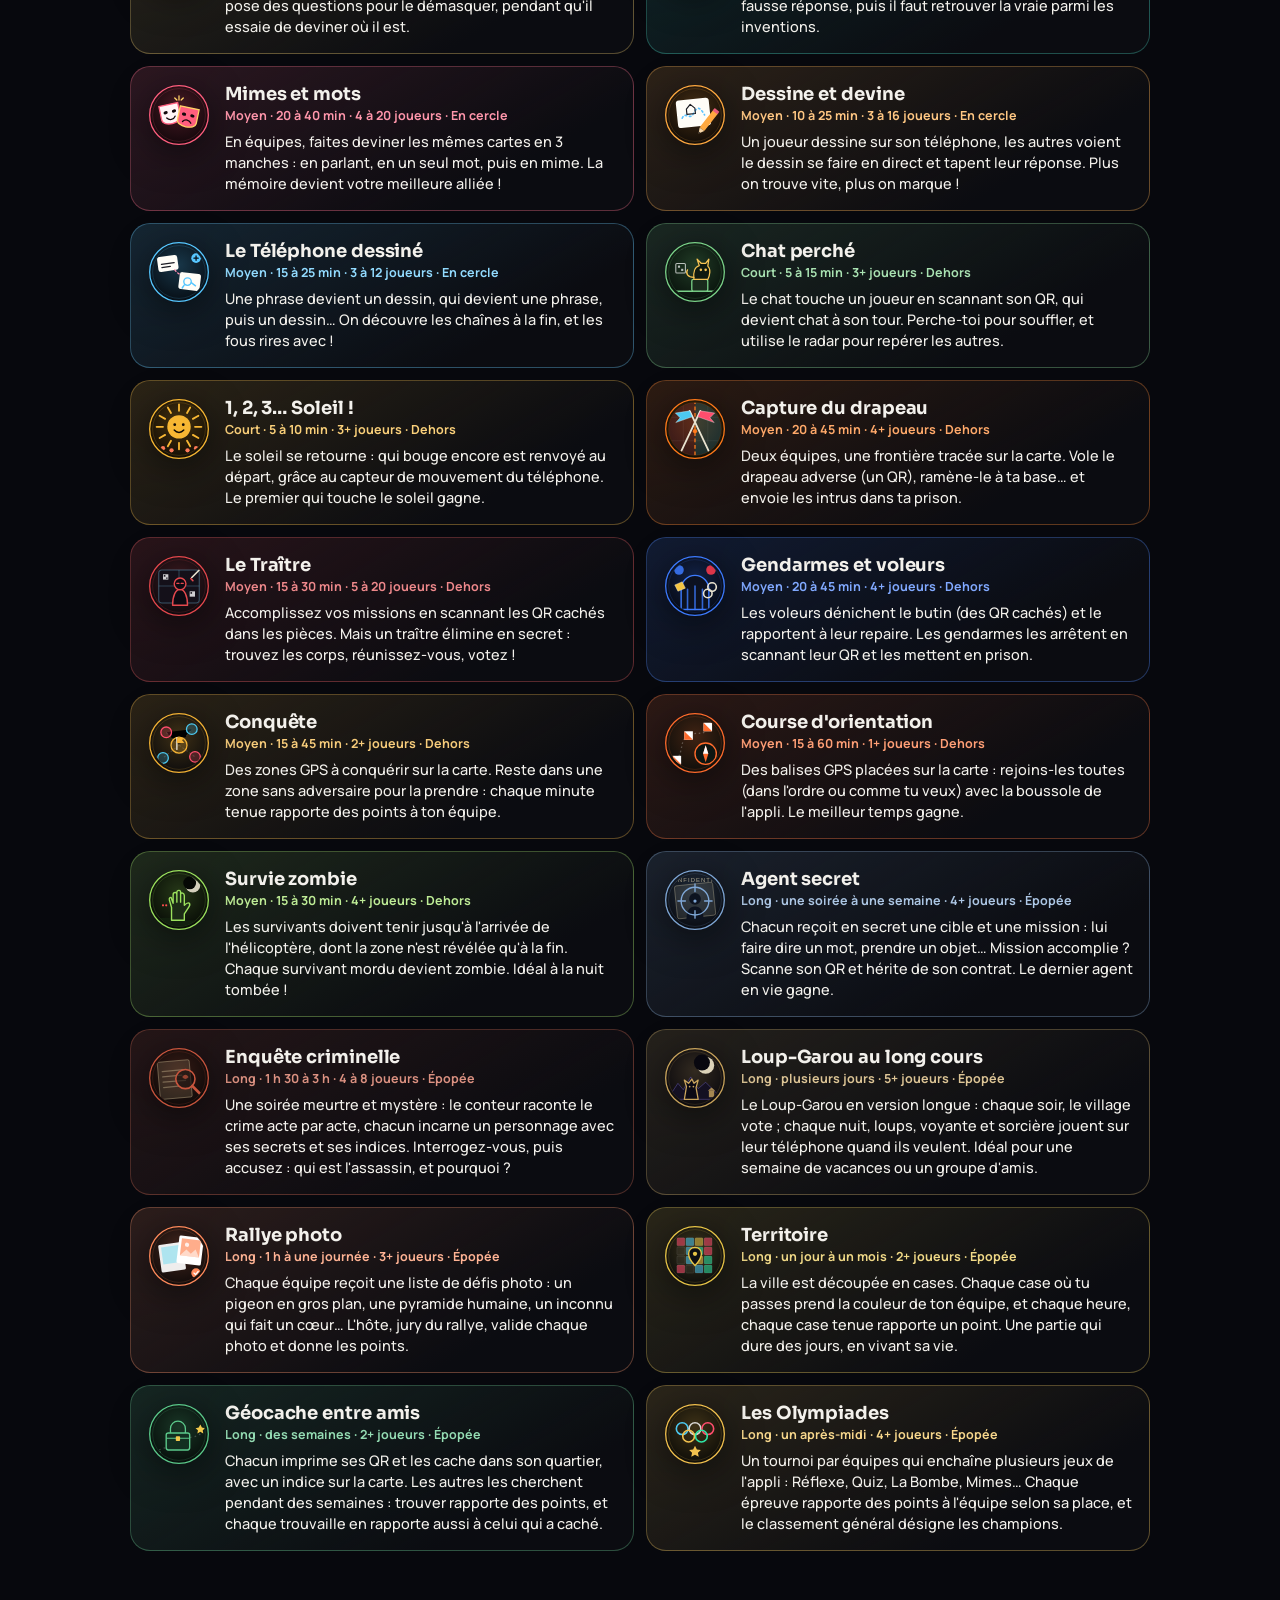
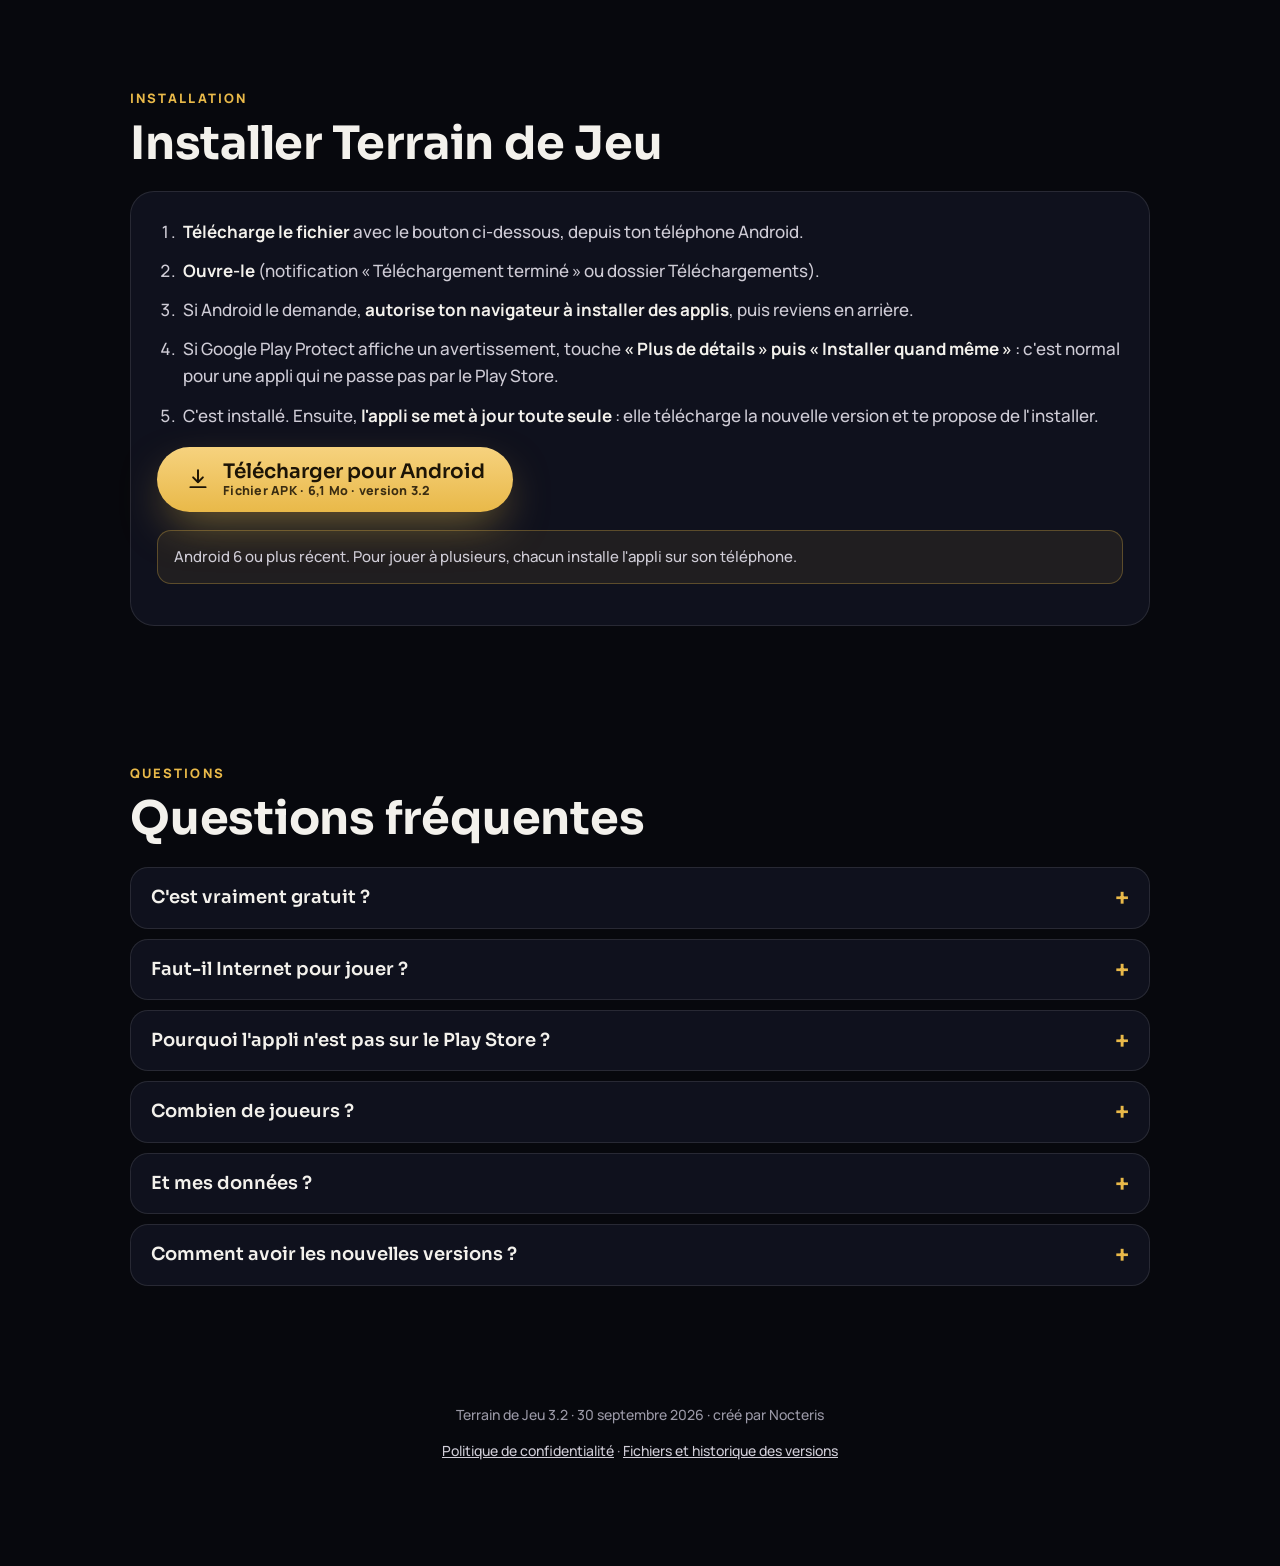
==== commit 7b7d3cc4: "Site de téléchargement" ====
--- a/index.html
+++ b/index.html
@@ -4,10 +4,10 @@
 <meta charset="utf-8">
 <meta name="viewport" content="width=device-width, initial-scale=1, viewport-fit=cover">
 <title>Terrain de Jeu — Cache-Cache, Chasse au trésor et Loup-Garou</title>
-<meta name="description" content="Terrain de Jeu : 29 jeux entre amis. Cache-cache, capture du drapeau, survie zombie et chasse au trésor grandeur nature, loup-garou avec voix off, quiz et jeux de soirée. Gratuit, sans pub, Android et iPhone.">
+<meta name="description" content="Terrain de Jeu : 29 jeux entre amis. Cache-cache, capture du drapeau, survie zombie et chasse au trésor grandeur nature, loup-garou avec voix off, quiz et jeux de soirée. Gratuit et sans pub, sur Android.">
 <meta name="theme-color" content="#07080D">
 <meta property="og:title" content="Terrain de Jeu — cache-cache, chasse au trésor et loup-garou">
-<meta property="og:description" content="29 jeux entre amis : cache-cache avec sonar, capture du drapeau sur carte GPS, agent secret sur une semaine, enquête criminelle, loup-garou avec voix off, quiz… Gratuit, sans pub, Android et iPhone ensemble.">
+<meta property="og:description" content="29 jeux entre amis : cache-cache avec sonar, capture du drapeau sur carte GPS, agent secret sur une semaine, enquête criminelle, loup-garou avec voix off, quiz… Gratuit et sans pub, sur Android.">
 <meta property="og:image" content="assets/og.jpg">
 <meta property="og:type" content="website">
 <link rel="icon" href="assets/favicon.png">
@@ -147,39 +147,8 @@
   .panel .btn { margin-top: 18px; }
   [hidden] { display: none !important; }
 
-  /* iPhone : AltStore pas à pas */
   .lead { margin: 0 0 18px; font-size: 17.5px; }
   .lead b { color: var(--text); }
-  .stage { margin-top: 16px; padding: 22px; border-radius: 20px; background: rgba(7,8,13,.45); border: 1px solid var(--line); scroll-margin-top: 16px; }
-  .stage-h { display: flex; gap: 14px; align-items: center; margin-bottom: 16px; }
-  .num { flex: 0 0 44px; height: 44px; border-radius: 50%; display: grid; place-items: center; font: 700 20px var(--display); background: var(--night); color: var(--gold); border: 1.5px solid var(--gold); }
-  .stage h3 { font-size: 24px; }
-  .where { margin: 3px 0 0; font-weight: 800; font-size: 14px; color: var(--mute) !important; }
-  .ostabs { margin: 0 0 16px; }
-  .ostabs button { font-size: 16px; padding: 8px 18px; }
-  .chip { display: inline-block; margin: 8px 8px 0 0; padding: 7px 15px; border-radius: 999px; background: rgba(255,255,255,.08); border: 1px solid var(--line);
-    font-weight: 800; font-size: 14.5px; color: var(--text); text-decoration: none; }
-  .chip:hover, .chip:focus-visible { border-color: var(--gold); }
-  .panel li .btn { margin-top: 12px; }
-  .btn.alt { background: rgba(233,185,73,.1); border: 1px solid rgba(233,185,73,.45); color: var(--text); min-height: 58px; font-size: 18px; }
-  .btn.alt .ic { color: var(--gold); }
-  .panel code.k { padding: 1px 7px; border-radius: 7px; background: #0B0D14; border: 1px solid var(--line); font-size: 14px; color: var(--text); }
-  .sub { margin: 18px 0 10px; font-weight: 800; color: var(--text) !important; }
-  .hint { margin: 14px 0 0; font-size: 14.5px; color: var(--mute) !important; }
-  .checks { list-style: none; margin: 0; padding: 0; display: grid; gap: 12px; }
-  .checks li { position: relative; padding-left: 30px; }
-  .checks li::before { content: '✓'; position: absolute; left: 0; top: 0; width: 22px; height: 22px; border-radius: 50%; display: grid; place-items: center;
-    background: rgba(233,185,73,.16); color: var(--gold); font-weight: 900; font-size: 13px; margin-top: 2px; }
-  .sendpc { display: none; gap: 10px 14px; align-items: center; justify-content: space-between; flex-wrap: wrap; margin-bottom: 16px; padding: 14px 16px;
-    border-radius: 16px; background: rgba(76,201,240,.1); border: 1px solid rgba(76,201,240,.35); }
-  .sendpc p { margin: 0; font-size: 15px; color: #d4f2ff !important; }
-  .sendpc button { border: 0; border-radius: 999px; padding: 10px 18px; font: 800 14.5px var(--body); background: var(--sky); color: var(--night); cursor: pointer; }
-  .is-ios .sendpc { display: flex; }
-  .qrmini { display: none; gap: 16px; align-items: center; margin-top: 16px; }
-  .qrmini img { width: 128px; height: 128px; border-radius: 12px; background: #fff; padding: 6px; flex: none; }
-  .qrmini p { margin: 0; font-size: 15px; }
-  .is-desktop .qrmini { display: flex; }
-  .is-desktop #openAlt { display: none; }
   details.other { margin-top: 16px; border-radius: 18px; background: rgba(7,8,13,.35); border: 1px solid var(--line); padding: 4px 20px 4px; }
   details.other summary { cursor: pointer; font: 600 18px/1.3 var(--display); padding: 14px 0; list-style: none; color: var(--text); }
   details.other summary::-webkit-details-marker { display: none; }
@@ -239,7 +208,6 @@
         <p class="tagline">29 jeux entre amis, en cercle, dehors ou sur plusieurs jours : cache-cache, capture du drapeau, agent secret, loup&#8209;garou, quiz…</p>
         <div class="cta" id="cta">
           <a class="btn primary" id="dlAndroid" href="CacheCache.apk" download><span class="ic"><svg viewBox="0 0 24 24" fill="none" stroke="currentColor" stroke-width="1.8" stroke-linecap="round" stroke-linejoin="round" aria-hidden="true"><path d="M12 4v11M7.5 10.5L12 15l4.5-4.5M5 19.5h14"/></svg></span><span>Télécharger pour Android<small id="apkInfo">Fichier APK · gratuit</small></span></a>
-          <a class="btn ghost" id="dlIos" href="#installer" data-tab="ios"><span class="ic"><svg viewBox="0 0 24 24" fill="none" stroke="currentColor" stroke-width="1.8" stroke-linecap="round" stroke-linejoin="round" aria-hidden="true"><rect x="6.5" y="2.5" width="11" height="19" rx="2.6"/><path d="M10.5 18.5h3"/></svg></span><span>Installer sur iPhone<small>avec AltStore · gratuit</small></span></a>
         </div>
         <div class="facts"><span>Version <b id="ver">2.3</b></span><span>Gratuit</span><span>Sans pub</span><span>Sans compte</span><span>Jusqu'à 50 joueurs</span></div>
         <div class="qrbox"><img id="qr" alt="QR code du site"><p><b>Sur ordinateur ?</b><br>Scanne ce code avec ton téléphone pour ouvrir cette page et installer le jeu.</p></div>
@@ -339,7 +307,7 @@
     <section id="nouveaux">
       <p class="eyebrow">Nouveau · 26 jeux</p>
       <h2>Des jeux pour tous les moments</h2>
-      <p class="lead">En cercle pour une soirée, grandeur nature dehors avec carte GPS et QR à imprimer, ou pendant des jours avec les épopées : l'hôte arbitre, chacun joue sur son téléphone. Android et iPhone ensemble, en Wi-Fi ou en 4G.</p>
+      <p class="lead">En cercle pour une soirée, grandeur nature dehors avec carte GPS et QR à imprimer, ou pendant des jours avec les épopées : l'hôte arbitre, chacun joue sur son téléphone, en Wi-Fi ou en 4G.</p>
       <div class="mg-grid">
         <article class="mg-tile" style="--gc:#3DE07A"><svg class="emblem em-mg em-reflexe still mg-em" viewBox="0 0 120 120" aria-hidden="true"><defs><radialGradient id="mreflexe1Bg" cx=".5" cy=".38" r=".7"><stop offset="0" stop-color="#123e23"/><stop offset="1" stop-color="#050c08"/></radialGradient><clipPath id="mreflexe1Clip"><circle cx="60" cy="60" r="49"/></clipPath></defs><circle cx="60" cy="60" r="55" fill="url(#mreflexe1Bg)"/><circle cx="60" cy="60" r="55" fill="none" stroke="#3DE07A" stroke-width="2.4"/><circle cx="60" cy="60" r="49.5" fill="none" stroke="#3DE07A" stroke-opacity=".3" stroke-width="1"/><g clip-path="url(#mreflexe1Clip)"><circle class="em-pulse" cx="60" cy="62" r="34" fill="none" stroke="#3DE07A" stroke-opacity=".45" stroke-width="2"/><circle cx="60" cy="62" r="26" fill="#3DE07A" fill-opacity=".16" stroke="#3DE07A" stroke-width="2.6"/><path d="M65 38 L48 66 H60 L54 88 L74 58 H62 Z" fill="#3DE07A" stroke="#06100B" stroke-width="1.5" stroke-linejoin="round"/><g stroke="#FF4D5E" stroke-width="3" stroke-linecap="round"><path d="M22 34 l8 5"/><path d="M98 34 l-8 5"/><path d="M60 16 v8"/></g></g></svg><div><h3>Réflexe</h3><p class="meta">Court · 3 à 5 min · 2+ joueurs · En cercle</p><p>Tous les écrans s'allument au même instant : le premier qui touche gagne, les faux départs coûtent un point.</p></div></article>
         <article class="mg-tile" style="--gc:#FF6A3D"><svg class="emblem em-mg em-bombe still mg-em" viewBox="0 0 120 120" aria-hidden="true"><defs><radialGradient id="mbombe2Bg" cx=".5" cy=".38" r=".7"><stop offset="0" stop-color="#461e12"/><stop offset="1" stop-color="#0e0605"/></radialGradient><clipPath id="mbombe2Clip"><circle cx="60" cy="60" r="49"/></clipPath></defs><circle cx="60" cy="60" r="55" fill="url(#mbombe2Bg)"/><circle cx="60" cy="60" r="55" fill="none" stroke="#FF6A3D" stroke-width="2.4"/><circle cx="60" cy="60" r="49.5" fill="none" stroke="#FF6A3D" stroke-opacity=".3" stroke-width="1"/><g clip-path="url(#mbombe2Clip)"><circle cx="54" cy="68" r="28" fill="#1d1412" stroke="#FF6A3D" stroke-width="2.6"/><ellipse cx="45" cy="58" rx="8" ry="5" fill="#fff" fill-opacity=".18" transform="rotate(-30 45 58)"/><rect x="62" y="36" width="12" height="10" rx="2" transform="rotate(35 68 41)" fill="#2c1f1b" stroke="#FF6A3D" stroke-width="2"/><path d="M73 36 C 78 28, 86 30, 88 24" fill="none" stroke="#c9b28a" stroke-width="2.4" stroke-linecap="round"/><g class="em-pulse"><circle cx="89" cy="22" r="6" fill="#FFD24A"/><circle cx="89" cy="22" r="3" fill="#fff"/></g><g stroke="#FFD24A" stroke-width="2.2" stroke-linecap="round"><path d="M89 10v-4"/><path d="M99 16l3-2"/><path d="M100 26l4 1"/><path d="M80 14l-3-3"/></g></g></svg><div><h3>La Bombe</h3><p class="meta">Court · 5 à 10 min · 3 à 16 joueurs · En cercle</p><p>Une bombe passe de téléphone en téléphone ; pour la passer, il faut trouver un mot. Elle explose au hasard.</p></div></article>
@@ -374,12 +342,8 @@
     <section id="installer">
       <p class="eyebrow">Installation</p>
       <h2>Installer Terrain de Jeu</h2>
-      <div class="tabs" role="tablist">
-        <button role="tab" id="tAndroid" aria-selected="true" aria-controls="pAndroid" data-tab="android">Android</button>
-        <button role="tab" id="tIos" aria-selected="false" aria-controls="pIos" data-tab="ios">iPhone</button>
-      </div>
-
-      <div class="panel" role="tabpanel" id="pAndroid" aria-labelledby="tAndroid">
+
+      <div class="panel" id="pAndroid">
         <ol>
           <li><b>Télécharge le fichier</b> avec le bouton ci-dessous, depuis ton téléphone Android.</li>
           <li><b>Ouvre-le</b> (notification « Téléchargement terminé » ou dossier Téléchargements).</li>
@@ -388,73 +352,9 @@
           <li>C'est installé. Ensuite, <b>l'appli se met à jour toute seule</b> : elle télécharge la nouvelle version et te propose de l'installer.</li>
         </ol>
         <a class="btn primary" href="CacheCache.apk" download><span class="ic"><svg viewBox="0 0 24 24" fill="none" stroke="currentColor" stroke-width="1.8" stroke-linecap="round" stroke-linejoin="round" aria-hidden="true"><path d="M12 4v11M7.5 10.5L12 15l4.5-4.5M5 19.5h14"/></svg></span><span>Télécharger pour Android<small id="apkInfo2">Fichier APK · gratuit</small></span></a>
-        <p class="note">Android 6 ou plus récent. Pour jouer à plusieurs, tout le monde installe l'appli : Android et iPhone peuvent jouer dans la même partie.</p>
-      </div>
-
-      <div class="panel" role="tabpanel" id="pIos" aria-labelledby="tIos" hidden>
-        <p class="lead">Sur iPhone, Terrain de Jeu s'installe avec <b>AltStore</b>, un magasin d'applis gratuit qui le garde aussi à jour. Il faut un ordinateur Windows ou Mac <b>une seule fois</b>, pour installer AltStore sur l'iPhone.</p>
-
-        <div class="stage" id="altstore-pc">
-          <div class="stage-h"><span class="num">1</span><div><h3>Installe AltStore</h3><p class="where">💻 Sur l'ordinateur · une seule fois · 10 minutes</p></div></div>
-          <div class="sendpc"><p><b>Tu es sur ton iPhone ?</b> Cette étape se fait sur un ordinateur : envoie-toi le lien de cette page.</p><button type="button" id="sharePage">Envoyer le lien</button></div>
-          <div class="tabs ostabs" role="tablist" aria-label="Ordinateur">
-            <button role="tab" type="button" data-os="win" aria-selected="true">Windows</button>
-            <button role="tab" type="button" data-os="mac" aria-selected="false">Mac</button>
-          </div>
-          <ol data-os-list="win">
-            <li><b>Installe iTunes et iCloud</b> depuis le site d'Apple, pas ceux du Microsoft Store :<br>
-              <a class="chip" href="https://www.apple.com/itunes/download/win64" rel="noopener">⬇️ iTunes</a><a class="chip" href="https://updates.cdn-apple.com/2020/windows/001-39935-20200911-1A70AA56-F448-11EA-8CC0-99D41950005E/iCloudSetup.exe" rel="noopener">⬇️ iCloud</a></li>
-            <li><b>Télécharge AltServer</b>, dézippe le fichier et lance <code class="k">Setup.exe</code>.<br>
-              <a class="btn alt" href="https://cdn.altstore.io/file/altstore/altinstaller.zip" rel="noopener"><span class="ic"><svg viewBox="0 0 24 24" fill="none" stroke="currentColor" stroke-width="1.8" stroke-linecap="round" stroke-linejoin="round" aria-hidden="true"><path d="M12 4v11M7.5 10.5L12 15l4.5-4.5M5 19.5h14"/></svg></span><span>AltServer pour Windows<small>officiel (altstore.io) · gratuit</small></span></a></li>
-            <li>Tape <b>AltServer</b> dans la recherche Windows, fais un clic droit › <b>Exécuter en tant qu'administrateur</b> et accepte l'accès au réseau. Son icône en forme de losange apparaît près de l'horloge (flèche <b>^</b> si elle est cachée).</li>
-            <li><b>Branche l'iPhone</b> en USB, déverrouille-le et touche <b>Faire confiance</b>. Dans iTunes, sur la page de l'iPhone, coche l'option de <b>synchronisation en Wi-Fi</b>.</li>
-            <li>Clique sur l'icône AltServer › <b>Install AltStore</b> › ton iPhone, puis saisis ton identifiant Apple.</li>
-          </ol>
-          <ol data-os-list="mac" hidden>
-            <li><b>Télécharge AltServer</b> (macOS 11 ou plus récent), dézippe-le, glisse AltServer dans <b>Applications</b> et ouvre-le : son icône apparaît dans la barre des menus.<br>
-              <a class="btn alt" href="https://cdn.altstore.io/file/altstore/altserver.zip" rel="noopener"><span class="ic"><svg viewBox="0 0 24 24" fill="none" stroke="currentColor" stroke-width="1.8" stroke-linecap="round" stroke-linejoin="round" aria-hidden="true"><path d="M12 4v11M7.5 10.5L12 15l4.5-4.5M5 19.5h14"/></svg></span><span>AltServer pour Mac<small>officiel (altstore.io) · gratuit</small></span></a></li>
-            <li><b>Branche l'iPhone</b>, déverrouille-le et touche <b>Faire confiance</b>. Dans le Finder, clique sur l'iPhone et coche l'option qui l'<b>affiche en Wi-Fi</b>.</li>
-            <li>Clique sur l'icône AltServer › <b>Install AltStore</b> › ton iPhone, puis saisis ton identifiant Apple.</li>
-          </ol>
-          <p class="sub">Puis sur l'iPhone :</p>
-          <ol>
-            <li>Réglages › Général › <b>VPN et gestion de l'appareil</b> › ton identifiant Apple › <b>Faire confiance</b>.</li>
-            <li>Réglages › Confidentialité et sécurité › <b>Mode développeur</b> › active-le, puis laisse l'iPhone redémarrer.</li>
-          </ol>
-          <p class="hint">🔒 Ton identifiant Apple sert uniquement à Apple pour signer l'appli : il n'est envoyé ni à Terrain de Jeu ni à AltStore. AltStore n'apparaît pas sur l'écran d'accueil ? Redémarre l'iPhone.</p>
-        </div>
-
-        <div class="stage" id="altstore">
-          <div class="stage-h"><span class="num">2</span><div><h3>Installe Terrain de Jeu</h3><p class="where">📱 Sur l'iPhone · 1 minute</p></div></div>
-          <p>Une fois AltStore installé, touche ce bouton : AltStore s'ouvre sur la source Terrain de Jeu. Ajoute-la, puis touche <b>FREE</b> à côté de Terrain de Jeu.</p>
-          <a class="btn primary" id="openAlt" href="altstore://source?url=https://raw.githubusercontent.com/LaZiiZaa/cache-cache-releases/main/altstore.json"><span class="ic"><svg viewBox="0 0 24 24" fill="none" stroke="currentColor" stroke-width="1.8" stroke-linecap="round" stroke-linejoin="round" aria-hidden="true"><path d="M14 4.5h5.5V10M19.5 4.5L11 13M17.5 14v4a2 2 0 01-2 2h-9a2 2 0 01-2-2V9a2 2 0 012-2h4"/></svg></span><span>Ouvrir dans AltStore<small>source Terrain de Jeu</small></span></a>
-          <div class="qrmini"><img id="qrAlt" alt="QR code de cette étape"><p><b>Tu es sur l'ordinateur ?</b><br>Scanne ce code avec l'appareil photo de l'iPhone : cette étape s'ouvre directement, avec le bouton.</p></div>
-          <p class="sub">Le bouton ne marche pas ? Dans AltStore › <b>Sources</b> › <b>+</b>, colle cette adresse :</p>
-          <div class="copy"><code id="altsrc">https://raw.githubusercontent.com/LaZiiZaa/cache-cache-releases/main/altstore.json</code><button type="button" data-copy="altsrc">Copier</button></div>
-        </div>
-
-        <div class="stage">
-          <div class="stage-h"><span class="num">3</span><div><h3>Ensuite, c'est automatique</h3><p class="where">🔄 Mises à jour et renouvellement</p></div></div>
-          <ul class="checks">
-            <li><b>Nouvelles versions</b> : l'appli te prévient, et AltStore l'installe (onglet <b>My Apps</b>).</li>
-            <li><b>Tous les 7 jours</b>, Apple demande de renouveler les applis installées avec un identifiant gratuit. AltStore le fait tout seul quand l'iPhone et l'ordinateur (AltServer ouvert) sont sur le même Wi-Fi. Tes stats sont gardées.</li>
-            <li><b>Sans ordinateur</b> : sur iOS 17.4 ou plus récent, dans AltStore › Settings › <b>Set up Remote AltServer…</b>, le renouvellement se fait depuis n'importe quel Wi-Fi.</li>
-          </ul>
-        </div>
-
-        <p class="note">⚠️ Sur altstore.io tu verras aussi <b>AltStore PAL</b>, qui s'installe sans ordinateur en Europe : il n'accepte que les applis validées par Apple, donc pas Terrain de Jeu. Prends bien <b>AltStore Classic</b> avec les liens ci-dessus. Avec un identifiant Apple gratuit, 3 applis au plus s'installent de cette façon (AltStore compris).</p>
-
-        <details class="other">
-          <summary>Autre solution : Sideloadly (sans AltStore)</summary>
-          <ol>
-            <li>Sur l'ordinateur, installe <a href="https://sideloadly.io" rel="noopener">Sideloadly</a> (sur Windows, avec iTunes et iCloud d'Apple, comme ci-dessus).</li>
-            <li>Télécharge le fichier iPhone ci-dessous, branche l'iPhone et glisse le fichier dans Sideloadly › <b>Start</b>.</li>
-            <li>Sur l'iPhone, fais confiance à ton identifiant Apple et active le mode développeur (comme à l'étape 1).</li>
-          </ol>
-          <a class="btn ghost" id="dlIpa" href="CacheCache-iOS.ipa" download><span class="ic"><svg viewBox="0 0 24 24" fill="none" stroke="currentColor" stroke-width="1.8" stroke-linecap="round" stroke-linejoin="round" aria-hidden="true"><path d="M12 4v11M7.5 10.5L12 15l4.5-4.5M5 19.5h14"/></svg></span><span>Fichier pour iPhone (.ipa)<small id="ipaInfo">à installer avec Sideloadly</small></span></a>
-          <p>Sans AltStore, rien ne se renouvelle tout seul : il faut réinstaller l'appli tous les 7 jours (tes stats sont gardées).</p>
-        </details>
-      </div>
+        <p class="note">Android 6 ou plus récent. Pour jouer à plusieurs, chacun installe l'appli sur son téléphone.</p>
+      </div>
+
     </section>
 
     <section id="questions">
@@ -463,11 +363,10 @@
       <div class="faq">
         <details><summary>C'est vraiment gratuit ?</summary><p>Oui : pas de pub, pas d'achat dans l'appli, pas de compte à créer.</p></details>
         <details><summary>Faut-il Internet pour jouer ?</summary><p>Non. Sur le même Wi-Fi (ou le partage de connexion d'un téléphone), tout se passe en local. Internet sert seulement aux parties à distance en 4G/5G, avec le code de la partie.</p></details>
-        <details><summary>Pourquoi l'appli n'est pas sur le Play Store ou l'App Store ?</summary><p>Elle est distribuée directement ici, gratuitement. Sur Android, l'installation d'un fichier APK est prévue par le système. Sur iPhone, Apple impose AltStore ou Sideloadly pour les applis hors App Store.</p></details>
-        <details><summary>Mon identifiant Apple est-il en sécurité avec AltStore ?</summary><p>AltServer l'utilise pour demander à Apple de signer les applis que tu installes : il est envoyé uniquement à Apple, jamais à Terrain de Jeu ni à l'équipe d'AltStore. Si tu préfères, tu peux utiliser un identifiant Apple secondaire, gratuit.</p></details>
+        <details><summary>Pourquoi l'appli n'est pas sur le Play Store ?</summary><p>Elle est distribuée directement ici, gratuitement : sur Android, l'installation d'un fichier APK est prévue par le système.</p></details>
         <details><summary>Combien de joueurs ?</summary><p>De 2 à 50 joueurs par partie, en solo ou en 2 à 4 équipes. Pour le Loup-Garou, il faut au moins 4 joueurs (idéalement de 6 à 12).</p></details>
         <details><summary>Et mes données ?</summary><p>Aucune donnée personnelle n'est collectée : ton pseudo et tes stats restent sur ton téléphone. Les parties par Internet sont chiffrées de bout en bout. Détails dans la <a href="politique-confidentialite.html">politique de confidentialité</a>.</p></details>
-        <details><summary>Comment avoir les nouvelles versions ?</summary><p>L'appli vérifie toute seule s'il existe une nouvelle version. Sur Android, elle la télécharge et te propose de l'installer. Sur iPhone, elle t'affiche une alerte et AltStore installe la nouvelle version (onglet My Apps).</p></details>
+        <details><summary>Comment avoir les nouvelles versions ?</summary><p>L'appli vérifie toute seule s'il existe une nouvelle version. Sur Android, elle la télécharge et te propose de l'installer.</p></details>
       </div>
     </section>
   </main>
@@ -486,57 +385,8 @@
   'use strict';
   var $ = function (s) { return document.querySelector(s); };
   var ua = navigator.userAgent || '';
-  var ios = /iPhone|iPad|iPod/.test(ua) || (/Macintosh/.test(ua) && navigator.maxTouchPoints > 1);
-  var android = /Android/i.test(ua);
-  document.documentElement.classList.add(android || ios ? 'is-mobile' : 'is-desktop');
-  if (ios) document.documentElement.classList.add('is-ios');
-
-  // onglets Android / iPhone
-  function tab(name) {
-    ['android', 'ios'].forEach(function (n) {
-      var t = document.querySelector('[role=tab][data-tab="' + n + '"]');
-      t.setAttribute('aria-selected', String(n === name));
-      (n === 'android' ? $('#pAndroid') : $('#pIos')).hidden = n !== name;
-    });
-  }
-  document.querySelectorAll('[data-tab]').forEach(function (b) { b.addEventListener('click', function () { tab(b.getAttribute('data-tab')); }); });
-
-  // bouton principal selon le téléphone
-  if (ios) {
-    tab('ios');
-    var cta = $('#cta');
-    cta.insertBefore($('#dlIos'), cta.firstChild);
-    $('#dlIos').className = 'btn primary'; $('#dlAndroid').className = 'btn ghost';
-    $('#dockBtn').href = '#installer'; $('#dockBtn').removeAttribute('download');
-    $('#dockBtn').innerHTML = '<span class="ic">' + $('#dlIos .ic').innerHTML + '</span><span>Installer sur iPhone</span>';
-  }
-
-  // liens directs vers l'installation iPhone (#altstore, #altstore-pc) : ouvrir l'onglet puis faire défiler
-  function goHash() {
-    var h = location.hash.slice(1);
-    if (h !== 'altstore' && h !== 'altstore-pc' && !(h === 'installer' && ios)) return;
-    tab('ios');
-    var el = document.getElementById(h);
-    if (el) setTimeout(function () { el.scrollIntoView({ block: 'start' }); }, 60);
-  }
-  goHash(); addEventListener('hashchange', goHash);
-
-  // ordinateur Windows ou Mac (étape 1)
-  function os(name) {
-    document.querySelectorAll('[data-os]').forEach(function (b) { b.setAttribute('aria-selected', String(b.getAttribute('data-os') === name)); });
-    document.querySelectorAll('[data-os-list]').forEach(function (l) { l.hidden = l.getAttribute('data-os-list') !== name; });
-  }
-  document.querySelectorAll('[data-os]').forEach(function (b) { b.addEventListener('click', function () { os(b.getAttribute('data-os')); }); });
-  os(/Macintosh|Mac OS X/.test(ua) && !ios ? 'mac' : 'win');
-
-  // sur iPhone : s'envoyer le lien de l'étape 1 pour la faire sur l'ordinateur
-  var page = location.href.split('#')[0];
-  $('#sharePage').addEventListener('click', function () {
-    var b = this, url = page + '#altstore-pc';
-    if (navigator.share) { navigator.share({ title: 'Installer Terrain de Jeu sur iPhone', url: url }).catch(function () {}); return; }
-    var done = function () { b.textContent = 'Lien copié ✓'; setTimeout(function () { b.textContent = 'Envoyer le lien'; }, 2000); };
-    if (navigator.clipboard) navigator.clipboard.writeText(url).then(done, function () {});
-  });
+  var mobile = /Android|iPhone|iPad|iPod|Mobi/i.test(ua) || (/Macintosh/.test(ua) && navigator.maxTouchPoints > 1);
+  document.documentElement.classList.add(mobile ? 'is-mobile' : 'is-desktop');
 
   // barre de téléchargement quand le bouton principal n'est plus visible
   var dock = $('#dock');
@@ -553,32 +403,17 @@
   // version en ligne (latest.json, mis à jour à chaque publication)
   function mo(n) { return (n / 1048576).toFixed(1).replace('.', ',') + ' Mo'; }
   fetch('latest.json', { cache: 'no-store' }).then(function (r) { return r.json(); }).then(function (m) {
-    var a = m.android || {}, i = m.ios || null;
+    var a = m.android || {};
     $('#ver').textContent = $('#ver2').textContent = m.name || a.name || '';
     if (m.date) { var d = new Date(m.date + 'T12:00:00'); $('#date').textContent = '· ' + d.toLocaleDateString('fr-FR', { day: 'numeric', month: 'long', year: 'numeric' }); }
     if (a.size) $('#apkInfo').textContent = $('#apkInfo2').textContent = 'Fichier APK · ' + mo(a.size) + ' · version ' + (a.name || '');
-    if (i && i.size) $('#ipaInfo').textContent = mo(i.size) + ' · version ' + (i.name || '') + ' · à installer avec Sideloadly';
-    if (!i) { $('#dlIpa').style.display = 'none'; }
   }).catch(function () { /* hors ligne : on garde les valeurs par défaut */ });
 
   // QR code vers cette page (sur ordinateur)
   try {
     var q = qrcode(0, 'M'); q.addData(location.href.split('#')[0]); q.make();
     $('#qr').src = q.createDataURL(4, 2);
-    var q2 = qrcode(0, 'M'); q2.addData(location.href.split('#')[0] + '#altstore'); q2.make();
-    $('#qrAlt').src = q2.createDataURL(4, 2);
   } catch (e) { /* pas de QR */ }
-
-  // copier l'adresse de la source AltStore
-  document.querySelectorAll('[data-copy]').forEach(function (b) {
-    b.addEventListener('click', function () {
-      var el = document.getElementById(b.getAttribute('data-copy')), txt = el.textContent;
-      var done = function () { b.textContent = 'Copié ✓'; setTimeout(function () { b.textContent = 'Copier'; }, 1800); };
-      if (navigator.clipboard) navigator.clipboard.writeText(txt).then(done, function () { select(el); });
-      else select(el);
-    });
-  });
-  function select(el) { var r = document.createRange(); r.selectNodeContents(el); var s = getSelection(); s.removeAllRanges(); s.addRange(r); }
 
   // voix du conteur (Loup-Garou)
   var voice = null;
